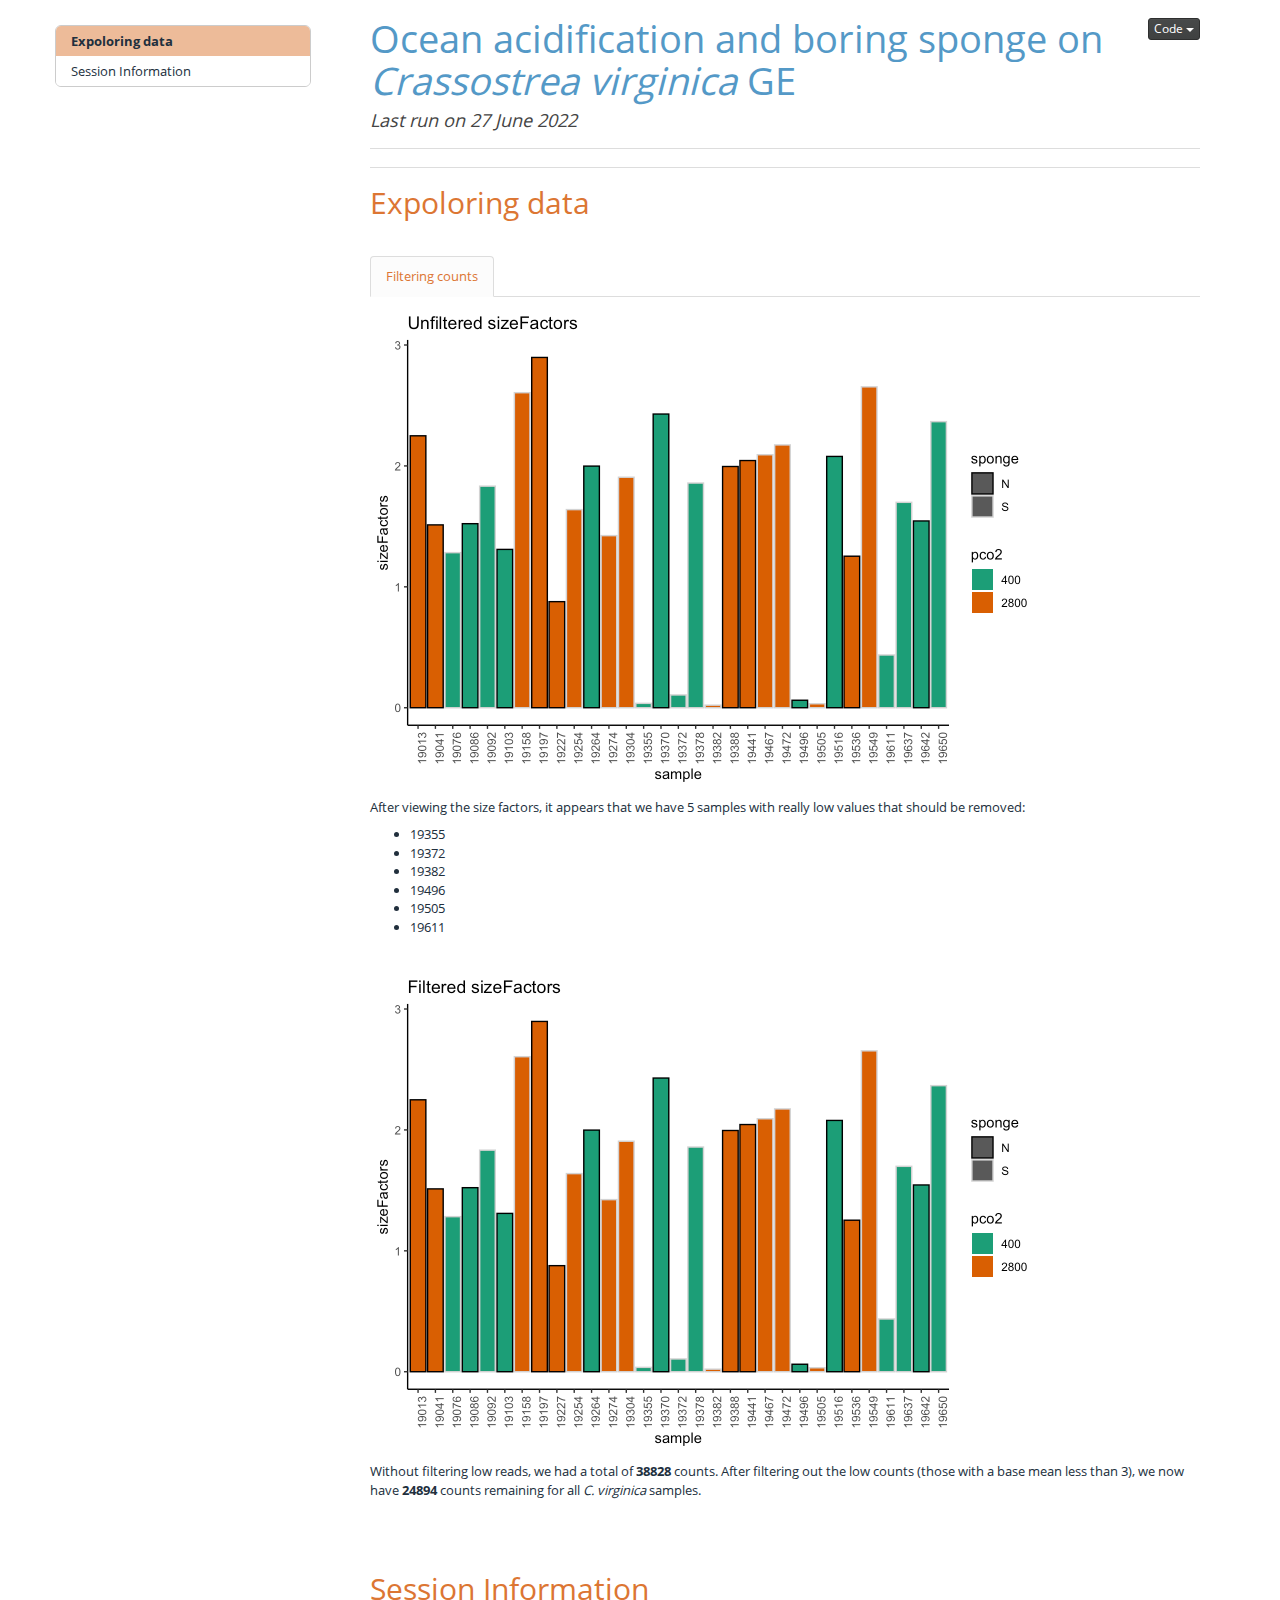
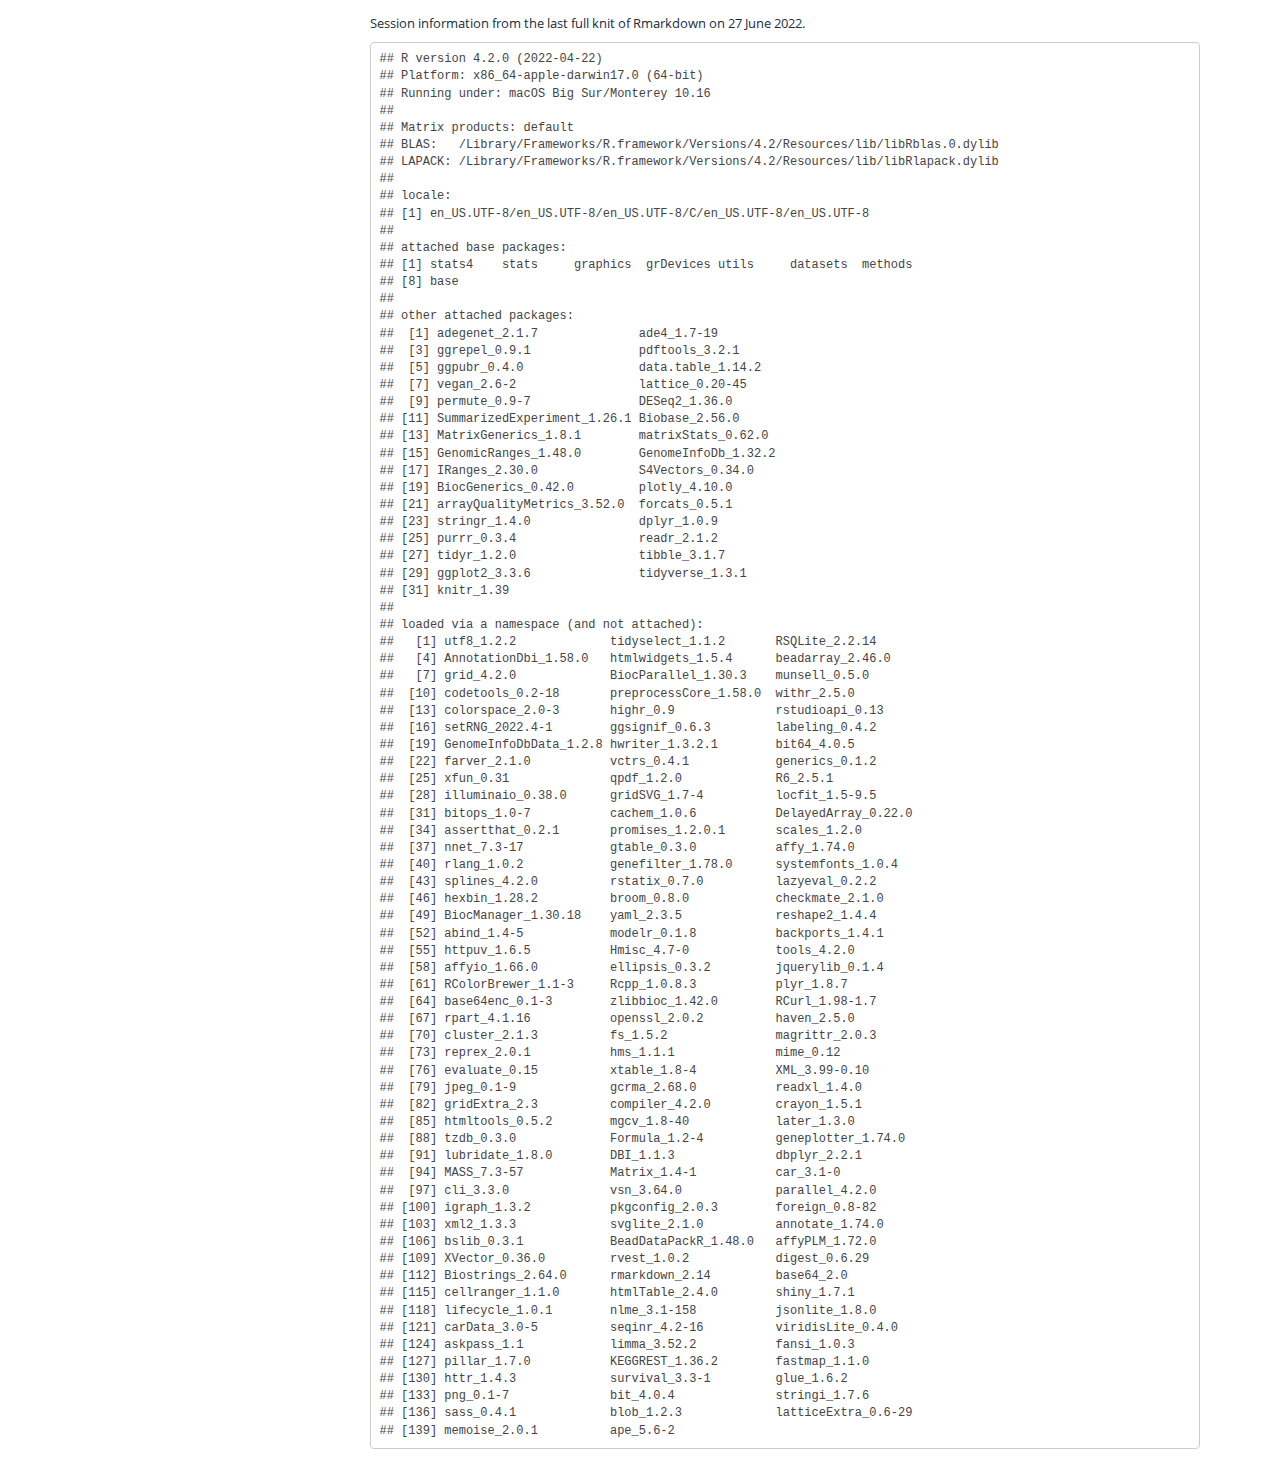
==== Oyster_GE_exploratory.html @ e25710d4 "started quality checking of sample counts" ====
<!DOCTYPE html>

<html>

<head>

<meta charset="utf-8" />
<meta name="generator" content="pandoc" />
<meta http-equiv="X-UA-Compatible" content="IE=EDGE" />




<title>Ocean acidification and boring sponge on Crassostrea virginica GE</title>

<script>// Pandoc 2.9 adds attributes on both header and div. We remove the former (to
// be compatible with the behavior of Pandoc < 2.8).
document.addEventListener('DOMContentLoaded', function(e) {
  var hs = document.querySelectorAll("div.section[class*='level'] > :first-child");
  var i, h, a;
  for (i = 0; i < hs.length; i++) {
    h = hs[i];
    if (!/^h[1-6]$/i.test(h.tagName)) continue;  // it should be a header h1-h6
    a = h.attributes;
    while (a.length > 0) h.removeAttribute(a[0].name);
  }
});
</script>
<script>/*! jQuery v3.6.0 | (c) OpenJS Foundation and other contributors | jquery.org/license */
!function(e,t){"use strict";"object"==typeof module&&"object"==typeof module.exports?module.exports=e.document?t(e,!0):function(e){if(!e.document)throw new Error("jQuery requires a window with a document");return t(e)}:t(e)}("undefined"!=typeof window?window:this,function(C,e){"use strict";var t=[],r=Object.getPrototypeOf,s=t.slice,g=t.flat?function(e){return t.flat.call(e)}:function(e){return t.concat.apply([],e)},u=t.push,i=t.indexOf,n={},o=n.toString,v=n.hasOwnProperty,a=v.toString,l=a.call(Object),y={},m=function(e){return"function"==typeof e&&"number"!=typeof e.nodeType&&"function"!=typeof e.item},x=function(e){return null!=e&&e===e.window},E=C.document,c={type:!0,src:!0,nonce:!0,noModule:!0};function b(e,t,n){var r,i,o=(n=n||E).createElement("script");if(o.text=e,t)for(r in c)(i=t[r]||t.getAttribute&&t.getAttribute(r))&&o.setAttribute(r,i);n.head.appendChild(o).parentNode.removeChild(o)}function w(e){return null==e?e+"":"object"==typeof e||"function"==typeof e?n[o.call(e)]||"object":typeof e}var f="3.6.0",S=function(e,t){return new S.fn.init(e,t)};function p(e){var t=!!e&&"length"in e&&e.length,n=w(e);return!m(e)&&!x(e)&&("array"===n||0===t||"number"==typeof t&&0<t&&t-1 in e)}S.fn=S.prototype={jquery:f,constructor:S,length:0,toArray:function(){return s.call(this)},get:function(e){return null==e?s.call(this):e<0?this[e+this.length]:this[e]},pushStack:function(e){var t=S.merge(this.constructor(),e);return t.prevObject=this,t},each:function(e){return S.each(this,e)},map:function(n){return this.pushStack(S.map(this,function(e,t){return n.call(e,t,e)}))},slice:function(){return this.pushStack(s.apply(this,arguments))},first:function(){return this.eq(0)},last:function(){return this.eq(-1)},even:function(){return this.pushStack(S.grep(this,function(e,t){return(t+1)%2}))},odd:function(){return this.pushStack(S.grep(this,function(e,t){return t%2}))},eq:function(e){var t=this.length,n=+e+(e<0?t:0);return this.pushStack(0<=n&&n<t?[this[n]]:[])},end:function(){return this.prevObject||this.constructor()},push:u,sort:t.sort,splice:t.splice},S.extend=S.fn.extend=function(){var e,t,n,r,i,o,a=arguments[0]||{},s=1,u=arguments.length,l=!1;for("boolean"==typeof a&&(l=a,a=arguments[s]||{},s++),"object"==typeof a||m(a)||(a={}),s===u&&(a=this,s--);s<u;s++)if(null!=(e=arguments[s]))for(t in e)r=e[t],"__proto__"!==t&&a!==r&&(l&&r&&(S.isPlainObject(r)||(i=Array.isArray(r)))?(n=a[t],o=i&&!Array.isArray(n)?[]:i||S.isPlainObject(n)?n:{},i=!1,a[t]=S.extend(l,o,r)):void 0!==r&&(a[t]=r));return a},S.extend({expando:"jQuery"+(f+Math.random()).replace(/\D/g,""),isReady:!0,error:function(e){throw new Error(e)},noop:function(){},isPlainObject:function(e){var t,n;return!(!e||"[object Object]"!==o.call(e))&&(!(t=r(e))||"function"==typeof(n=v.call(t,"constructor")&&t.constructor)&&a.call(n)===l)},isEmptyObject:function(e){var t;for(t in e)return!1;return!0},globalEval:function(e,t,n){b(e,{nonce:t&&t.nonce},n)},each:function(e,t){var n,r=0;if(p(e)){for(n=e.length;r<n;r++)if(!1===t.call(e[r],r,e[r]))break}else for(r in e)if(!1===t.call(e[r],r,e[r]))break;return e},makeArray:function(e,t){var n=t||[];return null!=e&&(p(Object(e))?S.merge(n,"string"==typeof e?[e]:e):u.call(n,e)),n},inArray:function(e,t,n){return null==t?-1:i.call(t,e,n)},merge:function(e,t){for(var n=+t.length,r=0,i=e.length;r<n;r++)e[i++]=t[r];return e.length=i,e},grep:function(e,t,n){for(var r=[],i=0,o=e.length,a=!n;i<o;i++)!t(e[i],i)!==a&&r.push(e[i]);return r},map:function(e,t,n){var r,i,o=0,a=[];if(p(e))for(r=e.length;o<r;o++)null!=(i=t(e[o],o,n))&&a.push(i);else for(o in e)null!=(i=t(e[o],o,n))&&a.push(i);return g(a)},guid:1,support:y}),"function"==typeof Symbol&&(S.fn[Symbol.iterator]=t[Symbol.iterator]),S.each("Boolean Number String Function Array Date RegExp Object Error Symbol".split(" "),function(e,t){n["[object "+t+"]"]=t.toLowerCase()});var d=function(n){var e,d,b,o,i,h,f,g,w,u,l,T,C,a,E,v,s,c,y,S="sizzle"+1*new Date,p=n.document,k=0,r=0,m=ue(),x=ue(),A=ue(),N=ue(),j=function(e,t){return e===t&&(l=!0),0},D={}.hasOwnProperty,t=[],q=t.pop,L=t.push,H=t.push,O=t.slice,P=function(e,t){for(var n=0,r=e.length;n<r;n++)if(e[n]===t)return n;return-1},R="checked|selected|async|autofocus|autoplay|controls|defer|disabled|hidden|ismap|loop|multiple|open|readonly|required|scoped",M="[\\x20\\t\\r\\n\\f]",I="(?:\\\\[\\da-fA-F]{1,6}"+M+"?|\\\\[^\\r\\n\\f]|[\\w-]|[^\0-\\x7f])+",W="\\["+M+"*("+I+")(?:"+M+"*([*^$|!~]?=)"+M+"*(?:'((?:\\\\.|[^\\\\'])*)'|\"((?:\\\\.|[^\\\\\"])*)\"|("+I+"))|)"+M+"*\\]",F=":("+I+")(?:\\((('((?:\\\\.|[^\\\\'])*)'|\"((?:\\\\.|[^\\\\\"])*)\")|((?:\\\\.|[^\\\\()[\\]]|"+W+")*)|.*)\\)|)",B=new RegExp(M+"+","g"),$=new RegExp("^"+M+"+|((?:^|[^\\\\])(?:\\\\.)*)"+M+"+$","g"),_=new RegExp("^"+M+"*,"+M+"*"),z=new RegExp("^"+M+"*([>+~]|"+M+")"+M+"*"),U=new RegExp(M+"|>"),X=new RegExp(F),V=new RegExp("^"+I+"$"),G={ID:new RegExp("^#("+I+")"),CLASS:new RegExp("^\\.("+I+")"),TAG:new RegExp("^("+I+"|[*])"),ATTR:new RegExp("^"+W),PSEUDO:new RegExp("^"+F),CHILD:new RegExp("^:(only|first|last|nth|nth-last)-(child|of-type)(?:\\("+M+"*(even|odd|(([+-]|)(\\d*)n|)"+M+"*(?:([+-]|)"+M+"*(\\d+)|))"+M+"*\\)|)","i"),bool:new RegExp("^(?:"+R+")$","i"),needsContext:new RegExp("^"+M+"*[>+~]|:(even|odd|eq|gt|lt|nth|first|last)(?:\\("+M+"*((?:-\\d)?\\d*)"+M+"*\\)|)(?=[^-]|$)","i")},Y=/HTML$/i,Q=/^(?:input|select|textarea|button)$/i,J=/^h\d$/i,K=/^[^{]+\{\s*\[native \w/,Z=/^(?:#([\w-]+)|(\w+)|\.([\w-]+))$/,ee=/[+~]/,te=new RegExp("\\\\[\\da-fA-F]{1,6}"+M+"?|\\\\([^\\r\\n\\f])","g"),ne=function(e,t){var n="0x"+e.slice(1)-65536;return t||(n<0?String.fromCharCode(n+65536):String.fromCharCode(n>>10|55296,1023&n|56320))},re=/([\0-\x1f\x7f]|^-?\d)|^-$|[^\0-\x1f\x7f-\uFFFF\w-]/g,ie=function(e,t){return t?"\0"===e?"\ufffd":e.slice(0,-1)+"\\"+e.charCodeAt(e.length-1).toString(16)+" ":"\\"+e},oe=function(){T()},ae=be(function(e){return!0===e.disabled&&"fieldset"===e.nodeName.toLowerCase()},{dir:"parentNode",next:"legend"});try{H.apply(t=O.call(p.childNodes),p.childNodes),t[p.childNodes.length].nodeType}catch(e){H={apply:t.length?function(e,t){L.apply(e,O.call(t))}:function(e,t){var n=e.length,r=0;while(e[n++]=t[r++]);e.length=n-1}}}function se(t,e,n,r){var i,o,a,s,u,l,c,f=e&&e.ownerDocument,p=e?e.nodeType:9;if(n=n||[],"string"!=typeof t||!t||1!==p&&9!==p&&11!==p)return n;if(!r&&(T(e),e=e||C,E)){if(11!==p&&(u=Z.exec(t)))if(i=u[1]){if(9===p){if(!(a=e.getElementById(i)))return n;if(a.id===i)return n.push(a),n}else if(f&&(a=f.getElementById(i))&&y(e,a)&&a.id===i)return n.push(a),n}else{if(u[2])return H.apply(n,e.getElementsByTagName(t)),n;if((i=u[3])&&d.getElementsByClassName&&e.getElementsByClassName)return H.apply(n,e.getElementsByClassName(i)),n}if(d.qsa&&!N[t+" "]&&(!v||!v.test(t))&&(1!==p||"object"!==e.nodeName.toLowerCase())){if(c=t,f=e,1===p&&(U.test(t)||z.test(t))){(f=ee.test(t)&&ye(e.parentNode)||e)===e&&d.scope||((s=e.getAttribute("id"))?s=s.replace(re,ie):e.setAttribute("id",s=S)),o=(l=h(t)).length;while(o--)l[o]=(s?"#"+s:":scope")+" "+xe(l[o]);c=l.join(",")}try{return H.apply(n,f.querySelectorAll(c)),n}catch(e){N(t,!0)}finally{s===S&&e.removeAttribute("id")}}}return g(t.replace($,"$1"),e,n,r)}function ue(){var r=[];return function e(t,n){return r.push(t+" ")>b.cacheLength&&delete e[r.shift()],e[t+" "]=n}}function le(e){return e[S]=!0,e}function ce(e){var t=C.createElement("fieldset");try{return!!e(t)}catch(e){return!1}finally{t.parentNode&&t.parentNode.removeChild(t),t=null}}function fe(e,t){var n=e.split("|"),r=n.length;while(r--)b.attrHandle[n[r]]=t}function pe(e,t){var n=t&&e,r=n&&1===e.nodeType&&1===t.nodeType&&e.sourceIndex-t.sourceIndex;if(r)return r;if(n)while(n=n.nextSibling)if(n===t)return-1;return e?1:-1}function de(t){return function(e){return"input"===e.nodeName.toLowerCase()&&e.type===t}}function he(n){return function(e){var t=e.nodeName.toLowerCase();return("input"===t||"button"===t)&&e.type===n}}function ge(t){return function(e){return"form"in e?e.parentNode&&!1===e.disabled?"label"in e?"label"in e.parentNode?e.parentNode.disabled===t:e.disabled===t:e.isDisabled===t||e.isDisabled!==!t&&ae(e)===t:e.disabled===t:"label"in e&&e.disabled===t}}function ve(a){return le(function(o){return o=+o,le(function(e,t){var n,r=a([],e.length,o),i=r.length;while(i--)e[n=r[i]]&&(e[n]=!(t[n]=e[n]))})})}function ye(e){return e&&"undefined"!=typeof e.getElementsByTagName&&e}for(e in d=se.support={},i=se.isXML=function(e){var t=e&&e.namespaceURI,n=e&&(e.ownerDocument||e).documentElement;return!Y.test(t||n&&n.nodeName||"HTML")},T=se.setDocument=function(e){var t,n,r=e?e.ownerDocument||e:p;return r!=C&&9===r.nodeType&&r.documentElement&&(a=(C=r).documentElement,E=!i(C),p!=C&&(n=C.defaultView)&&n.top!==n&&(n.addEventListener?n.addEventListener("unload",oe,!1):n.attachEvent&&n.attachEvent("onunload",oe)),d.scope=ce(function(e){return a.appendChild(e).appendChild(C.createElement("div")),"undefined"!=typeof e.querySelectorAll&&!e.querySelectorAll(":scope fieldset div").length}),d.attributes=ce(function(e){return e.className="i",!e.getAttribute("className")}),d.getElementsByTagName=ce(function(e){return e.appendChild(C.createComment("")),!e.getElementsByTagName("*").length}),d.getElementsByClassName=K.test(C.getElementsByClassName),d.getById=ce(function(e){return a.appendChild(e).id=S,!C.getElementsByName||!C.getElementsByName(S).length}),d.getById?(b.filter.ID=function(e){var t=e.replace(te,ne);return function(e){return e.getAttribute("id")===t}},b.find.ID=function(e,t){if("undefined"!=typeof t.getElementById&&E){var n=t.getElementById(e);return n?[n]:[]}}):(b.filter.ID=function(e){var n=e.replace(te,ne);return function(e){var t="undefined"!=typeof e.getAttributeNode&&e.getAttributeNode("id");return t&&t.value===n}},b.find.ID=function(e,t){if("undefined"!=typeof t.getElementById&&E){var n,r,i,o=t.getElementById(e);if(o){if((n=o.getAttributeNode("id"))&&n.value===e)return[o];i=t.getElementsByName(e),r=0;while(o=i[r++])if((n=o.getAttributeNode("id"))&&n.value===e)return[o]}return[]}}),b.find.TAG=d.getElementsByTagName?function(e,t){return"undefined"!=typeof t.getElementsByTagName?t.getElementsByTagName(e):d.qsa?t.querySelectorAll(e):void 0}:function(e,t){var n,r=[],i=0,o=t.getElementsByTagName(e);if("*"===e){while(n=o[i++])1===n.nodeType&&r.push(n);return r}return o},b.find.CLASS=d.getElementsByClassName&&function(e,t){if("undefined"!=typeof t.getElementsByClassName&&E)return t.getElementsByClassName(e)},s=[],v=[],(d.qsa=K.test(C.querySelectorAll))&&(ce(function(e){var t;a.appendChild(e).innerHTML="<a id='"+S+"'></a><select id='"+S+"-\r\\' msallowcapture=''><option selected=''></option></select>",e.querySelectorAll("[msallowcapture^='']").length&&v.push("[*^$]="+M+"*(?:''|\"\")"),e.querySelectorAll("[selected]").length||v.push("\\["+M+"*(?:value|"+R+")"),e.querySelectorAll("[id~="+S+"-]").length||v.push("~="),(t=C.createElement("input")).setAttribute("name",""),e.appendChild(t),e.querySelectorAll("[name='']").length||v.push("\\["+M+"*name"+M+"*="+M+"*(?:''|\"\")"),e.querySelectorAll(":checked").length||v.push(":checked"),e.querySelectorAll("a#"+S+"+*").length||v.push(".#.+[+~]"),e.querySelectorAll("\\\f"),v.push("[\\r\\n\\f]")}),ce(function(e){e.innerHTML="<a href='' disabled='disabled'></a><select disabled='disabled'><option/></select>";var t=C.createElement("input");t.setAttribute("type","hidden"),e.appendChild(t).setAttribute("name","D"),e.querySelectorAll("[name=d]").length&&v.push("name"+M+"*[*^$|!~]?="),2!==e.querySelectorAll(":enabled").length&&v.push(":enabled",":disabled"),a.appendChild(e).disabled=!0,2!==e.querySelectorAll(":disabled").length&&v.push(":enabled",":disabled"),e.querySelectorAll("*,:x"),v.push(",.*:")})),(d.matchesSelector=K.test(c=a.matches||a.webkitMatchesSelector||a.mozMatchesSelector||a.oMatchesSelector||a.msMatchesSelector))&&ce(function(e){d.disconnectedMatch=c.call(e,"*"),c.call(e,"[s!='']:x"),s.push("!=",F)}),v=v.length&&new RegExp(v.join("|")),s=s.length&&new RegExp(s.join("|")),t=K.test(a.compareDocumentPosition),y=t||K.test(a.contains)?function(e,t){var n=9===e.nodeType?e.documentElement:e,r=t&&t.parentNode;return e===r||!(!r||1!==r.nodeType||!(n.contains?n.contains(r):e.compareDocumentPosition&&16&e.compareDocumentPosition(r)))}:function(e,t){if(t)while(t=t.parentNode)if(t===e)return!0;return!1},j=t?function(e,t){if(e===t)return l=!0,0;var n=!e.compareDocumentPosition-!t.compareDocumentPosition;return n||(1&(n=(e.ownerDocument||e)==(t.ownerDocument||t)?e.compareDocumentPosition(t):1)||!d.sortDetached&&t.compareDocumentPosition(e)===n?e==C||e.ownerDocument==p&&y(p,e)?-1:t==C||t.ownerDocument==p&&y(p,t)?1:u?P(u,e)-P(u,t):0:4&n?-1:1)}:function(e,t){if(e===t)return l=!0,0;var n,r=0,i=e.parentNode,o=t.parentNode,a=[e],s=[t];if(!i||!o)return e==C?-1:t==C?1:i?-1:o?1:u?P(u,e)-P(u,t):0;if(i===o)return pe(e,t);n=e;while(n=n.parentNode)a.unshift(n);n=t;while(n=n.parentNode)s.unshift(n);while(a[r]===s[r])r++;return r?pe(a[r],s[r]):a[r]==p?-1:s[r]==p?1:0}),C},se.matches=function(e,t){return se(e,null,null,t)},se.matchesSelector=function(e,t){if(T(e),d.matchesSelector&&E&&!N[t+" "]&&(!s||!s.test(t))&&(!v||!v.test(t)))try{var n=c.call(e,t);if(n||d.disconnectedMatch||e.document&&11!==e.document.nodeType)return n}catch(e){N(t,!0)}return 0<se(t,C,null,[e]).length},se.contains=function(e,t){return(e.ownerDocument||e)!=C&&T(e),y(e,t)},se.attr=function(e,t){(e.ownerDocument||e)!=C&&T(e);var n=b.attrHandle[t.toLowerCase()],r=n&&D.call(b.attrHandle,t.toLowerCase())?n(e,t,!E):void 0;return void 0!==r?r:d.attributes||!E?e.getAttribute(t):(r=e.getAttributeNode(t))&&r.specified?r.value:null},se.escape=function(e){return(e+"").replace(re,ie)},se.error=function(e){throw new Error("Syntax error, unrecognized expression: "+e)},se.uniqueSort=function(e){var t,n=[],r=0,i=0;if(l=!d.detectDuplicates,u=!d.sortStable&&e.slice(0),e.sort(j),l){while(t=e[i++])t===e[i]&&(r=n.push(i));while(r--)e.splice(n[r],1)}return u=null,e},o=se.getText=function(e){var t,n="",r=0,i=e.nodeType;if(i){if(1===i||9===i||11===i){if("string"==typeof e.textContent)return e.textContent;for(e=e.firstChild;e;e=e.nextSibling)n+=o(e)}else if(3===i||4===i)return e.nodeValue}else while(t=e[r++])n+=o(t);return n},(b=se.selectors={cacheLength:50,createPseudo:le,match:G,attrHandle:{},find:{},relative:{">":{dir:"parentNode",first:!0}," ":{dir:"parentNode"},"+":{dir:"previousSibling",first:!0},"~":{dir:"previousSibling"}},preFilter:{ATTR:function(e){return e[1]=e[1].replace(te,ne),e[3]=(e[3]||e[4]||e[5]||"").replace(te,ne),"~="===e[2]&&(e[3]=" "+e[3]+" "),e.slice(0,4)},CHILD:function(e){return e[1]=e[1].toLowerCase(),"nth"===e[1].slice(0,3)?(e[3]||se.error(e[0]),e[4]=+(e[4]?e[5]+(e[6]||1):2*("even"===e[3]||"odd"===e[3])),e[5]=+(e[7]+e[8]||"odd"===e[3])):e[3]&&se.error(e[0]),e},PSEUDO:function(e){var t,n=!e[6]&&e[2];return G.CHILD.test(e[0])?null:(e[3]?e[2]=e[4]||e[5]||"":n&&X.test(n)&&(t=h(n,!0))&&(t=n.indexOf(")",n.length-t)-n.length)&&(e[0]=e[0].slice(0,t),e[2]=n.slice(0,t)),e.slice(0,3))}},filter:{TAG:function(e){var t=e.replace(te,ne).toLowerCase();return"*"===e?function(){return!0}:function(e){return e.nodeName&&e.nodeName.toLowerCase()===t}},CLASS:function(e){var t=m[e+" "];return t||(t=new RegExp("(^|"+M+")"+e+"("+M+"|$)"))&&m(e,function(e){return t.test("string"==typeof e.className&&e.className||"undefined"!=typeof e.getAttribute&&e.getAttribute("class")||"")})},ATTR:function(n,r,i){return function(e){var t=se.attr(e,n);return null==t?"!="===r:!r||(t+="","="===r?t===i:"!="===r?t!==i:"^="===r?i&&0===t.indexOf(i):"*="===r?i&&-1<t.indexOf(i):"$="===r?i&&t.slice(-i.length)===i:"~="===r?-1<(" "+t.replace(B," ")+" ").indexOf(i):"|="===r&&(t===i||t.slice(0,i.length+1)===i+"-"))}},CHILD:function(h,e,t,g,v){var y="nth"!==h.slice(0,3),m="last"!==h.slice(-4),x="of-type"===e;return 1===g&&0===v?function(e){return!!e.parentNode}:function(e,t,n){var r,i,o,a,s,u,l=y!==m?"nextSibling":"previousSibling",c=e.parentNode,f=x&&e.nodeName.toLowerCase(),p=!n&&!x,d=!1;if(c){if(y){while(l){a=e;while(a=a[l])if(x?a.nodeName.toLowerCase()===f:1===a.nodeType)return!1;u=l="only"===h&&!u&&"nextSibling"}return!0}if(u=[m?c.firstChild:c.lastChild],m&&p){d=(s=(r=(i=(o=(a=c)[S]||(a[S]={}))[a.uniqueID]||(o[a.uniqueID]={}))[h]||[])[0]===k&&r[1])&&r[2],a=s&&c.childNodes[s];while(a=++s&&a&&a[l]||(d=s=0)||u.pop())if(1===a.nodeType&&++d&&a===e){i[h]=[k,s,d];break}}else if(p&&(d=s=(r=(i=(o=(a=e)[S]||(a[S]={}))[a.uniqueID]||(o[a.uniqueID]={}))[h]||[])[0]===k&&r[1]),!1===d)while(a=++s&&a&&a[l]||(d=s=0)||u.pop())if((x?a.nodeName.toLowerCase()===f:1===a.nodeType)&&++d&&(p&&((i=(o=a[S]||(a[S]={}))[a.uniqueID]||(o[a.uniqueID]={}))[h]=[k,d]),a===e))break;return(d-=v)===g||d%g==0&&0<=d/g}}},PSEUDO:function(e,o){var t,a=b.pseudos[e]||b.setFilters[e.toLowerCase()]||se.error("unsupported pseudo: "+e);return a[S]?a(o):1<a.length?(t=[e,e,"",o],b.setFilters.hasOwnProperty(e.toLowerCase())?le(function(e,t){var n,r=a(e,o),i=r.length;while(i--)e[n=P(e,r[i])]=!(t[n]=r[i])}):function(e){return a(e,0,t)}):a}},pseudos:{not:le(function(e){var r=[],i=[],s=f(e.replace($,"$1"));return s[S]?le(function(e,t,n,r){var i,o=s(e,null,r,[]),a=e.length;while(a--)(i=o[a])&&(e[a]=!(t[a]=i))}):function(e,t,n){return r[0]=e,s(r,null,n,i),r[0]=null,!i.pop()}}),has:le(function(t){return function(e){return 0<se(t,e).length}}),contains:le(function(t){return t=t.replace(te,ne),function(e){return-1<(e.textContent||o(e)).indexOf(t)}}),lang:le(function(n){return V.test(n||"")||se.error("unsupported lang: "+n),n=n.replace(te,ne).toLowerCase(),function(e){var t;do{if(t=E?e.lang:e.getAttribute("xml:lang")||e.getAttribute("lang"))return(t=t.toLowerCase())===n||0===t.indexOf(n+"-")}while((e=e.parentNode)&&1===e.nodeType);return!1}}),target:function(e){var t=n.location&&n.location.hash;return t&&t.slice(1)===e.id},root:function(e){return e===a},focus:function(e){return e===C.activeElement&&(!C.hasFocus||C.hasFocus())&&!!(e.type||e.href||~e.tabIndex)},enabled:ge(!1),disabled:ge(!0),checked:function(e){var t=e.nodeName.toLowerCase();return"input"===t&&!!e.checked||"option"===t&&!!e.selected},selected:function(e){return e.parentNode&&e.parentNode.selectedIndex,!0===e.selected},empty:function(e){for(e=e.firstChild;e;e=e.nextSibling)if(e.nodeType<6)return!1;return!0},parent:function(e){return!b.pseudos.empty(e)},header:function(e){return J.test(e.nodeName)},input:function(e){return Q.test(e.nodeName)},button:function(e){var t=e.nodeName.toLowerCase();return"input"===t&&"button"===e.type||"button"===t},text:function(e){var t;return"input"===e.nodeName.toLowerCase()&&"text"===e.type&&(null==(t=e.getAttribute("type"))||"text"===t.toLowerCase())},first:ve(function(){return[0]}),last:ve(function(e,t){return[t-1]}),eq:ve(function(e,t,n){return[n<0?n+t:n]}),even:ve(function(e,t){for(var n=0;n<t;n+=2)e.push(n);return e}),odd:ve(function(e,t){for(var n=1;n<t;n+=2)e.push(n);return e}),lt:ve(function(e,t,n){for(var r=n<0?n+t:t<n?t:n;0<=--r;)e.push(r);return e}),gt:ve(function(e,t,n){for(var r=n<0?n+t:n;++r<t;)e.push(r);return e})}}).pseudos.nth=b.pseudos.eq,{radio:!0,checkbox:!0,file:!0,password:!0,image:!0})b.pseudos[e]=de(e);for(e in{submit:!0,reset:!0})b.pseudos[e]=he(e);function me(){}function xe(e){for(var t=0,n=e.length,r="";t<n;t++)r+=e[t].value;return r}function be(s,e,t){var u=e.dir,l=e.next,c=l||u,f=t&&"parentNode"===c,p=r++;return e.first?function(e,t,n){while(e=e[u])if(1===e.nodeType||f)return s(e,t,n);return!1}:function(e,t,n){var r,i,o,a=[k,p];if(n){while(e=e[u])if((1===e.nodeType||f)&&s(e,t,n))return!0}else while(e=e[u])if(1===e.nodeType||f)if(i=(o=e[S]||(e[S]={}))[e.uniqueID]||(o[e.uniqueID]={}),l&&l===e.nodeName.toLowerCase())e=e[u]||e;else{if((r=i[c])&&r[0]===k&&r[1]===p)return a[2]=r[2];if((i[c]=a)[2]=s(e,t,n))return!0}return!1}}function we(i){return 1<i.length?function(e,t,n){var r=i.length;while(r--)if(!i[r](e,t,n))return!1;return!0}:i[0]}function Te(e,t,n,r,i){for(var o,a=[],s=0,u=e.length,l=null!=t;s<u;s++)(o=e[s])&&(n&&!n(o,r,i)||(a.push(o),l&&t.push(s)));return a}function Ce(d,h,g,v,y,e){return v&&!v[S]&&(v=Ce(v)),y&&!y[S]&&(y=Ce(y,e)),le(function(e,t,n,r){var i,o,a,s=[],u=[],l=t.length,c=e||function(e,t,n){for(var r=0,i=t.length;r<i;r++)se(e,t[r],n);return n}(h||"*",n.nodeType?[n]:n,[]),f=!d||!e&&h?c:Te(c,s,d,n,r),p=g?y||(e?d:l||v)?[]:t:f;if(g&&g(f,p,n,r),v){i=Te(p,u),v(i,[],n,r),o=i.length;while(o--)(a=i[o])&&(p[u[o]]=!(f[u[o]]=a))}if(e){if(y||d){if(y){i=[],o=p.length;while(o--)(a=p[o])&&i.push(f[o]=a);y(null,p=[],i,r)}o=p.length;while(o--)(a=p[o])&&-1<(i=y?P(e,a):s[o])&&(e[i]=!(t[i]=a))}}else p=Te(p===t?p.splice(l,p.length):p),y?y(null,t,p,r):H.apply(t,p)})}function Ee(e){for(var i,t,n,r=e.length,o=b.relative[e[0].type],a=o||b.relative[" "],s=o?1:0,u=be(function(e){return e===i},a,!0),l=be(function(e){return-1<P(i,e)},a,!0),c=[function(e,t,n){var r=!o&&(n||t!==w)||((i=t).nodeType?u(e,t,n):l(e,t,n));return i=null,r}];s<r;s++)if(t=b.relative[e[s].type])c=[be(we(c),t)];else{if((t=b.filter[e[s].type].apply(null,e[s].matches))[S]){for(n=++s;n<r;n++)if(b.relative[e[n].type])break;return Ce(1<s&&we(c),1<s&&xe(e.slice(0,s-1).concat({value:" "===e[s-2].type?"*":""})).replace($,"$1"),t,s<n&&Ee(e.slice(s,n)),n<r&&Ee(e=e.slice(n)),n<r&&xe(e))}c.push(t)}return we(c)}return me.prototype=b.filters=b.pseudos,b.setFilters=new me,h=se.tokenize=function(e,t){var n,r,i,o,a,s,u,l=x[e+" "];if(l)return t?0:l.slice(0);a=e,s=[],u=b.preFilter;while(a){for(o in n&&!(r=_.exec(a))||(r&&(a=a.slice(r[0].length)||a),s.push(i=[])),n=!1,(r=z.exec(a))&&(n=r.shift(),i.push({value:n,type:r[0].replace($," ")}),a=a.slice(n.length)),b.filter)!(r=G[o].exec(a))||u[o]&&!(r=u[o](r))||(n=r.shift(),i.push({value:n,type:o,matches:r}),a=a.slice(n.length));if(!n)break}return t?a.length:a?se.error(e):x(e,s).slice(0)},f=se.compile=function(e,t){var n,v,y,m,x,r,i=[],o=[],a=A[e+" "];if(!a){t||(t=h(e)),n=t.length;while(n--)(a=Ee(t[n]))[S]?i.push(a):o.push(a);(a=A(e,(v=o,m=0<(y=i).length,x=0<v.length,r=function(e,t,n,r,i){var o,a,s,u=0,l="0",c=e&&[],f=[],p=w,d=e||x&&b.find.TAG("*",i),h=k+=null==p?1:Math.random()||.1,g=d.length;for(i&&(w=t==C||t||i);l!==g&&null!=(o=d[l]);l++){if(x&&o){a=0,t||o.ownerDocument==C||(T(o),n=!E);while(s=v[a++])if(s(o,t||C,n)){r.push(o);break}i&&(k=h)}m&&((o=!s&&o)&&u--,e&&c.push(o))}if(u+=l,m&&l!==u){a=0;while(s=y[a++])s(c,f,t,n);if(e){if(0<u)while(l--)c[l]||f[l]||(f[l]=q.call(r));f=Te(f)}H.apply(r,f),i&&!e&&0<f.length&&1<u+y.length&&se.uniqueSort(r)}return i&&(k=h,w=p),c},m?le(r):r))).selector=e}return a},g=se.select=function(e,t,n,r){var i,o,a,s,u,l="function"==typeof e&&e,c=!r&&h(e=l.selector||e);if(n=n||[],1===c.length){if(2<(o=c[0]=c[0].slice(0)).length&&"ID"===(a=o[0]).type&&9===t.nodeType&&E&&b.relative[o[1].type]){if(!(t=(b.find.ID(a.matches[0].replace(te,ne),t)||[])[0]))return n;l&&(t=t.parentNode),e=e.slice(o.shift().value.length)}i=G.needsContext.test(e)?0:o.length;while(i--){if(a=o[i],b.relative[s=a.type])break;if((u=b.find[s])&&(r=u(a.matches[0].replace(te,ne),ee.test(o[0].type)&&ye(t.parentNode)||t))){if(o.splice(i,1),!(e=r.length&&xe(o)))return H.apply(n,r),n;break}}}return(l||f(e,c))(r,t,!E,n,!t||ee.test(e)&&ye(t.parentNode)||t),n},d.sortStable=S.split("").sort(j).join("")===S,d.detectDuplicates=!!l,T(),d.sortDetached=ce(function(e){return 1&e.compareDocumentPosition(C.createElement("fieldset"))}),ce(function(e){return e.innerHTML="<a href='#'></a>","#"===e.firstChild.getAttribute("href")})||fe("type|href|height|width",function(e,t,n){if(!n)return e.getAttribute(t,"type"===t.toLowerCase()?1:2)}),d.attributes&&ce(function(e){return e.innerHTML="<input/>",e.firstChild.setAttribute("value",""),""===e.firstChild.getAttribute("value")})||fe("value",function(e,t,n){if(!n&&"input"===e.nodeName.toLowerCase())return e.defaultValue}),ce(function(e){return null==e.getAttribute("disabled")})||fe(R,function(e,t,n){var r;if(!n)return!0===e[t]?t.toLowerCase():(r=e.getAttributeNode(t))&&r.specified?r.value:null}),se}(C);S.find=d,S.expr=d.selectors,S.expr[":"]=S.expr.pseudos,S.uniqueSort=S.unique=d.uniqueSort,S.text=d.getText,S.isXMLDoc=d.isXML,S.contains=d.contains,S.escapeSelector=d.escape;var h=function(e,t,n){var r=[],i=void 0!==n;while((e=e[t])&&9!==e.nodeType)if(1===e.nodeType){if(i&&S(e).is(n))break;r.push(e)}return r},T=function(e,t){for(var n=[];e;e=e.nextSibling)1===e.nodeType&&e!==t&&n.push(e);return n},k=S.expr.match.needsContext;function A(e,t){return e.nodeName&&e.nodeName.toLowerCase()===t.toLowerCase()}var N=/^<([a-z][^\/\0>:\x20\t\r\n\f]*)[\x20\t\r\n\f]*\/?>(?:<\/\1>|)$/i;function j(e,n,r){return m(n)?S.grep(e,function(e,t){return!!n.call(e,t,e)!==r}):n.nodeType?S.grep(e,function(e){return e===n!==r}):"string"!=typeof n?S.grep(e,function(e){return-1<i.call(n,e)!==r}):S.filter(n,e,r)}S.filter=function(e,t,n){var r=t[0];return n&&(e=":not("+e+")"),1===t.length&&1===r.nodeType?S.find.matchesSelector(r,e)?[r]:[]:S.find.matches(e,S.grep(t,function(e){return 1===e.nodeType}))},S.fn.extend({find:function(e){var t,n,r=this.length,i=this;if("string"!=typeof e)return this.pushStack(S(e).filter(function(){for(t=0;t<r;t++)if(S.contains(i[t],this))return!0}));for(n=this.pushStack([]),t=0;t<r;t++)S.find(e,i[t],n);return 1<r?S.uniqueSort(n):n},filter:function(e){return this.pushStack(j(this,e||[],!1))},not:function(e){return this.pushStack(j(this,e||[],!0))},is:function(e){return!!j(this,"string"==typeof e&&k.test(e)?S(e):e||[],!1).length}});var D,q=/^(?:\s*(<[\w\W]+>)[^>]*|#([\w-]+))$/;(S.fn.init=function(e,t,n){var r,i;if(!e)return this;if(n=n||D,"string"==typeof e){if(!(r="<"===e[0]&&">"===e[e.length-1]&&3<=e.length?[null,e,null]:q.exec(e))||!r[1]&&t)return!t||t.jquery?(t||n).find(e):this.constructor(t).find(e);if(r[1]){if(t=t instanceof S?t[0]:t,S.merge(this,S.parseHTML(r[1],t&&t.nodeType?t.ownerDocument||t:E,!0)),N.test(r[1])&&S.isPlainObject(t))for(r in t)m(this[r])?this[r](t[r]):this.attr(r,t[r]);return this}return(i=E.getElementById(r[2]))&&(this[0]=i,this.length=1),this}return e.nodeType?(this[0]=e,this.length=1,this):m(e)?void 0!==n.ready?n.ready(e):e(S):S.makeArray(e,this)}).prototype=S.fn,D=S(E);var L=/^(?:parents|prev(?:Until|All))/,H={children:!0,contents:!0,next:!0,prev:!0};function O(e,t){while((e=e[t])&&1!==e.nodeType);return e}S.fn.extend({has:function(e){var t=S(e,this),n=t.length;return this.filter(function(){for(var e=0;e<n;e++)if(S.contains(this,t[e]))return!0})},closest:function(e,t){var n,r=0,i=this.length,o=[],a="string"!=typeof e&&S(e);if(!k.test(e))for(;r<i;r++)for(n=this[r];n&&n!==t;n=n.parentNode)if(n.nodeType<11&&(a?-1<a.index(n):1===n.nodeType&&S.find.matchesSelector(n,e))){o.push(n);break}return this.pushStack(1<o.length?S.uniqueSort(o):o)},index:function(e){return e?"string"==typeof e?i.call(S(e),this[0]):i.call(this,e.jquery?e[0]:e):this[0]&&this[0].parentNode?this.first().prevAll().length:-1},add:function(e,t){return this.pushStack(S.uniqueSort(S.merge(this.get(),S(e,t))))},addBack:function(e){return this.add(null==e?this.prevObject:this.prevObject.filter(e))}}),S.each({parent:function(e){var t=e.parentNode;return t&&11!==t.nodeType?t:null},parents:function(e){return h(e,"parentNode")},parentsUntil:function(e,t,n){return h(e,"parentNode",n)},next:function(e){return O(e,"nextSibling")},prev:function(e){return O(e,"previousSibling")},nextAll:function(e){return h(e,"nextSibling")},prevAll:function(e){return h(e,"previousSibling")},nextUntil:function(e,t,n){return h(e,"nextSibling",n)},prevUntil:function(e,t,n){return h(e,"previousSibling",n)},siblings:function(e){return T((e.parentNode||{}).firstChild,e)},children:function(e){return T(e.firstChild)},contents:function(e){return null!=e.contentDocument&&r(e.contentDocument)?e.contentDocument:(A(e,"template")&&(e=e.content||e),S.merge([],e.childNodes))}},function(r,i){S.fn[r]=function(e,t){var n=S.map(this,i,e);return"Until"!==r.slice(-5)&&(t=e),t&&"string"==typeof t&&(n=S.filter(t,n)),1<this.length&&(H[r]||S.uniqueSort(n),L.test(r)&&n.reverse()),this.pushStack(n)}});var P=/[^\x20\t\r\n\f]+/g;function R(e){return e}function M(e){throw e}function I(e,t,n,r){var i;try{e&&m(i=e.promise)?i.call(e).done(t).fail(n):e&&m(i=e.then)?i.call(e,t,n):t.apply(void 0,[e].slice(r))}catch(e){n.apply(void 0,[e])}}S.Callbacks=function(r){var e,n;r="string"==typeof r?(e=r,n={},S.each(e.match(P)||[],function(e,t){n[t]=!0}),n):S.extend({},r);var i,t,o,a,s=[],u=[],l=-1,c=function(){for(a=a||r.once,o=i=!0;u.length;l=-1){t=u.shift();while(++l<s.length)!1===s[l].apply(t[0],t[1])&&r.stopOnFalse&&(l=s.length,t=!1)}r.memory||(t=!1),i=!1,a&&(s=t?[]:"")},f={add:function(){return s&&(t&&!i&&(l=s.length-1,u.push(t)),function n(e){S.each(e,function(e,t){m(t)?r.unique&&f.has(t)||s.push(t):t&&t.length&&"string"!==w(t)&&n(t)})}(arguments),t&&!i&&c()),this},remove:function(){return S.each(arguments,function(e,t){var n;while(-1<(n=S.inArray(t,s,n)))s.splice(n,1),n<=l&&l--}),this},has:function(e){return e?-1<S.inArray(e,s):0<s.length},empty:function(){return s&&(s=[]),this},disable:function(){return a=u=[],s=t="",this},disabled:function(){return!s},lock:function(){return a=u=[],t||i||(s=t=""),this},locked:function(){return!!a},fireWith:function(e,t){return a||(t=[e,(t=t||[]).slice?t.slice():t],u.push(t),i||c()),this},fire:function(){return f.fireWith(this,arguments),this},fired:function(){return!!o}};return f},S.extend({Deferred:function(e){var o=[["notify","progress",S.Callbacks("memory"),S.Callbacks("memory"),2],["resolve","done",S.Callbacks("once memory"),S.Callbacks("once memory"),0,"resolved"],["reject","fail",S.Callbacks("once memory"),S.Callbacks("once memory"),1,"rejected"]],i="pending",a={state:function(){return i},always:function(){return s.done(arguments).fail(arguments),this},"catch":function(e){return a.then(null,e)},pipe:function(){var i=arguments;return S.Deferred(function(r){S.each(o,function(e,t){var n=m(i[t[4]])&&i[t[4]];s[t[1]](function(){var e=n&&n.apply(this,arguments);e&&m(e.promise)?e.promise().progress(r.notify).done(r.resolve).fail(r.reject):r[t[0]+"With"](this,n?[e]:arguments)})}),i=null}).promise()},then:function(t,n,r){var u=0;function l(i,o,a,s){return function(){var n=this,r=arguments,e=function(){var e,t;if(!(i<u)){if((e=a.apply(n,r))===o.promise())throw new TypeError("Thenable self-resolution");t=e&&("object"==typeof e||"function"==typeof e)&&e.then,m(t)?s?t.call(e,l(u,o,R,s),l(u,o,M,s)):(u++,t.call(e,l(u,o,R,s),l(u,o,M,s),l(u,o,R,o.notifyWith))):(a!==R&&(n=void 0,r=[e]),(s||o.resolveWith)(n,r))}},t=s?e:function(){try{e()}catch(e){S.Deferred.exceptionHook&&S.Deferred.exceptionHook(e,t.stackTrace),u<=i+1&&(a!==M&&(n=void 0,r=[e]),o.rejectWith(n,r))}};i?t():(S.Deferred.getStackHook&&(t.stackTrace=S.Deferred.getStackHook()),C.setTimeout(t))}}return S.Deferred(function(e){o[0][3].add(l(0,e,m(r)?r:R,e.notifyWith)),o[1][3].add(l(0,e,m(t)?t:R)),o[2][3].add(l(0,e,m(n)?n:M))}).promise()},promise:function(e){return null!=e?S.extend(e,a):a}},s={};return S.each(o,function(e,t){var n=t[2],r=t[5];a[t[1]]=n.add,r&&n.add(function(){i=r},o[3-e][2].disable,o[3-e][3].disable,o[0][2].lock,o[0][3].lock),n.add(t[3].fire),s[t[0]]=function(){return s[t[0]+"With"](this===s?void 0:this,arguments),this},s[t[0]+"With"]=n.fireWith}),a.promise(s),e&&e.call(s,s),s},when:function(e){var n=arguments.length,t=n,r=Array(t),i=s.call(arguments),o=S.Deferred(),a=function(t){return function(e){r[t]=this,i[t]=1<arguments.length?s.call(arguments):e,--n||o.resolveWith(r,i)}};if(n<=1&&(I(e,o.done(a(t)).resolve,o.reject,!n),"pending"===o.state()||m(i[t]&&i[t].then)))return o.then();while(t--)I(i[t],a(t),o.reject);return o.promise()}});var W=/^(Eval|Internal|Range|Reference|Syntax|Type|URI)Error$/;S.Deferred.exceptionHook=function(e,t){C.console&&C.console.warn&&e&&W.test(e.name)&&C.console.warn("jQuery.Deferred exception: "+e.message,e.stack,t)},S.readyException=function(e){C.setTimeout(function(){throw e})};var F=S.Deferred();function B(){E.removeEventListener("DOMContentLoaded",B),C.removeEventListener("load",B),S.ready()}S.fn.ready=function(e){return F.then(e)["catch"](function(e){S.readyException(e)}),this},S.extend({isReady:!1,readyWait:1,ready:function(e){(!0===e?--S.readyWait:S.isReady)||(S.isReady=!0)!==e&&0<--S.readyWait||F.resolveWith(E,[S])}}),S.ready.then=F.then,"complete"===E.readyState||"loading"!==E.readyState&&!E.documentElement.doScroll?C.setTimeout(S.ready):(E.addEventListener("DOMContentLoaded",B),C.addEventListener("load",B));var $=function(e,t,n,r,i,o,a){var s=0,u=e.length,l=null==n;if("object"===w(n))for(s in i=!0,n)$(e,t,s,n[s],!0,o,a);else if(void 0!==r&&(i=!0,m(r)||(a=!0),l&&(a?(t.call(e,r),t=null):(l=t,t=function(e,t,n){return l.call(S(e),n)})),t))for(;s<u;s++)t(e[s],n,a?r:r.call(e[s],s,t(e[s],n)));return i?e:l?t.call(e):u?t(e[0],n):o},_=/^-ms-/,z=/-([a-z])/g;function U(e,t){return t.toUpperCase()}function X(e){return e.replace(_,"ms-").replace(z,U)}var V=function(e){return 1===e.nodeType||9===e.nodeType||!+e.nodeType};function G(){this.expando=S.expando+G.uid++}G.uid=1,G.prototype={cache:function(e){var t=e[this.expando];return t||(t={},V(e)&&(e.nodeType?e[this.expando]=t:Object.defineProperty(e,this.expando,{value:t,configurable:!0}))),t},set:function(e,t,n){var r,i=this.cache(e);if("string"==typeof t)i[X(t)]=n;else for(r in t)i[X(r)]=t[r];return i},get:function(e,t){return void 0===t?this.cache(e):e[this.expando]&&e[this.expando][X(t)]},access:function(e,t,n){return void 0===t||t&&"string"==typeof t&&void 0===n?this.get(e,t):(this.set(e,t,n),void 0!==n?n:t)},remove:function(e,t){var n,r=e[this.expando];if(void 0!==r){if(void 0!==t){n=(t=Array.isArray(t)?t.map(X):(t=X(t))in r?[t]:t.match(P)||[]).length;while(n--)delete r[t[n]]}(void 0===t||S.isEmptyObject(r))&&(e.nodeType?e[this.expando]=void 0:delete e[this.expando])}},hasData:function(e){var t=e[this.expando];return void 0!==t&&!S.isEmptyObject(t)}};var Y=new G,Q=new G,J=/^(?:\{[\w\W]*\}|\[[\w\W]*\])$/,K=/[A-Z]/g;function Z(e,t,n){var r,i;if(void 0===n&&1===e.nodeType)if(r="data-"+t.replace(K,"-$&").toLowerCase(),"string"==typeof(n=e.getAttribute(r))){try{n="true"===(i=n)||"false"!==i&&("null"===i?null:i===+i+""?+i:J.test(i)?JSON.parse(i):i)}catch(e){}Q.set(e,t,n)}else n=void 0;return n}S.extend({hasData:function(e){return Q.hasData(e)||Y.hasData(e)},data:function(e,t,n){return Q.access(e,t,n)},removeData:function(e,t){Q.remove(e,t)},_data:function(e,t,n){return Y.access(e,t,n)},_removeData:function(e,t){Y.remove(e,t)}}),S.fn.extend({data:function(n,e){var t,r,i,o=this[0],a=o&&o.attributes;if(void 0===n){if(this.length&&(i=Q.get(o),1===o.nodeType&&!Y.get(o,"hasDataAttrs"))){t=a.length;while(t--)a[t]&&0===(r=a[t].name).indexOf("data-")&&(r=X(r.slice(5)),Z(o,r,i[r]));Y.set(o,"hasDataAttrs",!0)}return i}return"object"==typeof n?this.each(function(){Q.set(this,n)}):$(this,function(e){var t;if(o&&void 0===e)return void 0!==(t=Q.get(o,n))?t:void 0!==(t=Z(o,n))?t:void 0;this.each(function(){Q.set(this,n,e)})},null,e,1<arguments.length,null,!0)},removeData:function(e){return this.each(function(){Q.remove(this,e)})}}),S.extend({queue:function(e,t,n){var r;if(e)return t=(t||"fx")+"queue",r=Y.get(e,t),n&&(!r||Array.isArray(n)?r=Y.access(e,t,S.makeArray(n)):r.push(n)),r||[]},dequeue:function(e,t){t=t||"fx";var n=S.queue(e,t),r=n.length,i=n.shift(),o=S._queueHooks(e,t);"inprogress"===i&&(i=n.shift(),r--),i&&("fx"===t&&n.unshift("inprogress"),delete o.stop,i.call(e,function(){S.dequeue(e,t)},o)),!r&&o&&o.empty.fire()},_queueHooks:function(e,t){var n=t+"queueHooks";return Y.get(e,n)||Y.access(e,n,{empty:S.Callbacks("once memory").add(function(){Y.remove(e,[t+"queue",n])})})}}),S.fn.extend({queue:function(t,n){var e=2;return"string"!=typeof t&&(n=t,t="fx",e--),arguments.length<e?S.queue(this[0],t):void 0===n?this:this.each(function(){var e=S.queue(this,t,n);S._queueHooks(this,t),"fx"===t&&"inprogress"!==e[0]&&S.dequeue(this,t)})},dequeue:function(e){return this.each(function(){S.dequeue(this,e)})},clearQueue:function(e){return this.queue(e||"fx",[])},promise:function(e,t){var n,r=1,i=S.Deferred(),o=this,a=this.length,s=function(){--r||i.resolveWith(o,[o])};"string"!=typeof e&&(t=e,e=void 0),e=e||"fx";while(a--)(n=Y.get(o[a],e+"queueHooks"))&&n.empty&&(r++,n.empty.add(s));return s(),i.promise(t)}});var ee=/[+-]?(?:\d*\.|)\d+(?:[eE][+-]?\d+|)/.source,te=new RegExp("^(?:([+-])=|)("+ee+")([a-z%]*)$","i"),ne=["Top","Right","Bottom","Left"],re=E.documentElement,ie=function(e){return S.contains(e.ownerDocument,e)},oe={composed:!0};re.getRootNode&&(ie=function(e){return S.contains(e.ownerDocument,e)||e.getRootNode(oe)===e.ownerDocument});var ae=function(e,t){return"none"===(e=t||e).style.display||""===e.style.display&&ie(e)&&"none"===S.css(e,"display")};function se(e,t,n,r){var i,o,a=20,s=r?function(){return r.cur()}:function(){return S.css(e,t,"")},u=s(),l=n&&n[3]||(S.cssNumber[t]?"":"px"),c=e.nodeType&&(S.cssNumber[t]||"px"!==l&&+u)&&te.exec(S.css(e,t));if(c&&c[3]!==l){u/=2,l=l||c[3],c=+u||1;while(a--)S.style(e,t,c+l),(1-o)*(1-(o=s()/u||.5))<=0&&(a=0),c/=o;c*=2,S.style(e,t,c+l),n=n||[]}return n&&(c=+c||+u||0,i=n[1]?c+(n[1]+1)*n[2]:+n[2],r&&(r.unit=l,r.start=c,r.end=i)),i}var ue={};function le(e,t){for(var n,r,i,o,a,s,u,l=[],c=0,f=e.length;c<f;c++)(r=e[c]).style&&(n=r.style.display,t?("none"===n&&(l[c]=Y.get(r,"display")||null,l[c]||(r.style.display="")),""===r.style.display&&ae(r)&&(l[c]=(u=a=o=void 0,a=(i=r).ownerDocument,s=i.nodeName,(u=ue[s])||(o=a.body.appendChild(a.createElement(s)),u=S.css(o,"display"),o.parentNode.removeChild(o),"none"===u&&(u="block"),ue[s]=u)))):"none"!==n&&(l[c]="none",Y.set(r,"display",n)));for(c=0;c<f;c++)null!=l[c]&&(e[c].style.display=l[c]);return e}S.fn.extend({show:function(){return le(this,!0)},hide:function(){return le(this)},toggle:function(e){return"boolean"==typeof e?e?this.show():this.hide():this.each(function(){ae(this)?S(this).show():S(this).hide()})}});var ce,fe,pe=/^(?:checkbox|radio)$/i,de=/<([a-z][^\/\0>\x20\t\r\n\f]*)/i,he=/^$|^module$|\/(?:java|ecma)script/i;ce=E.createDocumentFragment().appendChild(E.createElement("div")),(fe=E.createElement("input")).setAttribute("type","radio"),fe.setAttribute("checked","checked"),fe.setAttribute("name","t"),ce.appendChild(fe),y.checkClone=ce.cloneNode(!0).cloneNode(!0).lastChild.checked,ce.innerHTML="<textarea>x</textarea>",y.noCloneChecked=!!ce.cloneNode(!0).lastChild.defaultValue,ce.innerHTML="<option></option>",y.option=!!ce.lastChild;var ge={thead:[1,"<table>","</table>"],col:[2,"<table><colgroup>","</colgroup></table>"],tr:[2,"<table><tbody>","</tbody></table>"],td:[3,"<table><tbody><tr>","</tr></tbody></table>"],_default:[0,"",""]};function ve(e,t){var n;return n="undefined"!=typeof e.getElementsByTagName?e.getElementsByTagName(t||"*"):"undefined"!=typeof e.querySelectorAll?e.querySelectorAll(t||"*"):[],void 0===t||t&&A(e,t)?S.merge([e],n):n}function ye(e,t){for(var n=0,r=e.length;n<r;n++)Y.set(e[n],"globalEval",!t||Y.get(t[n],"globalEval"))}ge.tbody=ge.tfoot=ge.colgroup=ge.caption=ge.thead,ge.th=ge.td,y.option||(ge.optgroup=ge.option=[1,"<select multiple='multiple'>","</select>"]);var me=/<|&#?\w+;/;function xe(e,t,n,r,i){for(var o,a,s,u,l,c,f=t.createDocumentFragment(),p=[],d=0,h=e.length;d<h;d++)if((o=e[d])||0===o)if("object"===w(o))S.merge(p,o.nodeType?[o]:o);else if(me.test(o)){a=a||f.appendChild(t.createElement("div")),s=(de.exec(o)||["",""])[1].toLowerCase(),u=ge[s]||ge._default,a.innerHTML=u[1]+S.htmlPrefilter(o)+u[2],c=u[0];while(c--)a=a.lastChild;S.merge(p,a.childNodes),(a=f.firstChild).textContent=""}else p.push(t.createTextNode(o));f.textContent="",d=0;while(o=p[d++])if(r&&-1<S.inArray(o,r))i&&i.push(o);else if(l=ie(o),a=ve(f.appendChild(o),"script"),l&&ye(a),n){c=0;while(o=a[c++])he.test(o.type||"")&&n.push(o)}return f}var be=/^([^.]*)(?:\.(.+)|)/;function we(){return!0}function Te(){return!1}function Ce(e,t){return e===function(){try{return E.activeElement}catch(e){}}()==("focus"===t)}function Ee(e,t,n,r,i,o){var a,s;if("object"==typeof t){for(s in"string"!=typeof n&&(r=r||n,n=void 0),t)Ee(e,s,n,r,t[s],o);return e}if(null==r&&null==i?(i=n,r=n=void 0):null==i&&("string"==typeof n?(i=r,r=void 0):(i=r,r=n,n=void 0)),!1===i)i=Te;else if(!i)return e;return 1===o&&(a=i,(i=function(e){return S().off(e),a.apply(this,arguments)}).guid=a.guid||(a.guid=S.guid++)),e.each(function(){S.event.add(this,t,i,r,n)})}function Se(e,i,o){o?(Y.set(e,i,!1),S.event.add(e,i,{namespace:!1,handler:function(e){var t,n,r=Y.get(this,i);if(1&e.isTrigger&&this[i]){if(r.length)(S.event.special[i]||{}).delegateType&&e.stopPropagation();else if(r=s.call(arguments),Y.set(this,i,r),t=o(this,i),this[i](),r!==(n=Y.get(this,i))||t?Y.set(this,i,!1):n={},r!==n)return e.stopImmediatePropagation(),e.preventDefault(),n&&n.value}else r.length&&(Y.set(this,i,{value:S.event.trigger(S.extend(r[0],S.Event.prototype),r.slice(1),this)}),e.stopImmediatePropagation())}})):void 0===Y.get(e,i)&&S.event.add(e,i,we)}S.event={global:{},add:function(t,e,n,r,i){var o,a,s,u,l,c,f,p,d,h,g,v=Y.get(t);if(V(t)){n.handler&&(n=(o=n).handler,i=o.selector),i&&S.find.matchesSelector(re,i),n.guid||(n.guid=S.guid++),(u=v.events)||(u=v.events=Object.create(null)),(a=v.handle)||(a=v.handle=function(e){return"undefined"!=typeof S&&S.event.triggered!==e.type?S.event.dispatch.apply(t,arguments):void 0}),l=(e=(e||"").match(P)||[""]).length;while(l--)d=g=(s=be.exec(e[l])||[])[1],h=(s[2]||"").split(".").sort(),d&&(f=S.event.special[d]||{},d=(i?f.delegateType:f.bindType)||d,f=S.event.special[d]||{},c=S.extend({type:d,origType:g,data:r,handler:n,guid:n.guid,selector:i,needsContext:i&&S.expr.match.needsContext.test(i),namespace:h.join(".")},o),(p=u[d])||((p=u[d]=[]).delegateCount=0,f.setup&&!1!==f.setup.call(t,r,h,a)||t.addEventListener&&t.addEventListener(d,a)),f.add&&(f.add.call(t,c),c.handler.guid||(c.handler.guid=n.guid)),i?p.splice(p.delegateCount++,0,c):p.push(c),S.event.global[d]=!0)}},remove:function(e,t,n,r,i){var o,a,s,u,l,c,f,p,d,h,g,v=Y.hasData(e)&&Y.get(e);if(v&&(u=v.events)){l=(t=(t||"").match(P)||[""]).length;while(l--)if(d=g=(s=be.exec(t[l])||[])[1],h=(s[2]||"").split(".").sort(),d){f=S.event.special[d]||{},p=u[d=(r?f.delegateType:f.bindType)||d]||[],s=s[2]&&new RegExp("(^|\\.)"+h.join("\\.(?:.*\\.|)")+"(\\.|$)"),a=o=p.length;while(o--)c=p[o],!i&&g!==c.origType||n&&n.guid!==c.guid||s&&!s.test(c.namespace)||r&&r!==c.selector&&("**"!==r||!c.selector)||(p.splice(o,1),c.selector&&p.delegateCount--,f.remove&&f.remove.call(e,c));a&&!p.length&&(f.teardown&&!1!==f.teardown.call(e,h,v.handle)||S.removeEvent(e,d,v.handle),delete u[d])}else for(d in u)S.event.remove(e,d+t[l],n,r,!0);S.isEmptyObject(u)&&Y.remove(e,"handle events")}},dispatch:function(e){var t,n,r,i,o,a,s=new Array(arguments.length),u=S.event.fix(e),l=(Y.get(this,"events")||Object.create(null))[u.type]||[],c=S.event.special[u.type]||{};for(s[0]=u,t=1;t<arguments.length;t++)s[t]=arguments[t];if(u.delegateTarget=this,!c.preDispatch||!1!==c.preDispatch.call(this,u)){a=S.event.handlers.call(this,u,l),t=0;while((i=a[t++])&&!u.isPropagationStopped()){u.currentTarget=i.elem,n=0;while((o=i.handlers[n++])&&!u.isImmediatePropagationStopped())u.rnamespace&&!1!==o.namespace&&!u.rnamespace.test(o.namespace)||(u.handleObj=o,u.data=o.data,void 0!==(r=((S.event.special[o.origType]||{}).handle||o.handler).apply(i.elem,s))&&!1===(u.result=r)&&(u.preventDefault(),u.stopPropagation()))}return c.postDispatch&&c.postDispatch.call(this,u),u.result}},handlers:function(e,t){var n,r,i,o,a,s=[],u=t.delegateCount,l=e.target;if(u&&l.nodeType&&!("click"===e.type&&1<=e.button))for(;l!==this;l=l.parentNode||this)if(1===l.nodeType&&("click"!==e.type||!0!==l.disabled)){for(o=[],a={},n=0;n<u;n++)void 0===a[i=(r=t[n]).selector+" "]&&(a[i]=r.needsContext?-1<S(i,this).index(l):S.find(i,this,null,[l]).length),a[i]&&o.push(r);o.length&&s.push({elem:l,handlers:o})}return l=this,u<t.length&&s.push({elem:l,handlers:t.slice(u)}),s},addProp:function(t,e){Object.defineProperty(S.Event.prototype,t,{enumerable:!0,configurable:!0,get:m(e)?function(){if(this.originalEvent)return e(this.originalEvent)}:function(){if(this.originalEvent)return this.originalEvent[t]},set:function(e){Object.defineProperty(this,t,{enumerable:!0,configurable:!0,writable:!0,value:e})}})},fix:function(e){return e[S.expando]?e:new S.Event(e)},special:{load:{noBubble:!0},click:{setup:function(e){var t=this||e;return pe.test(t.type)&&t.click&&A(t,"input")&&Se(t,"click",we),!1},trigger:function(e){var t=this||e;return pe.test(t.type)&&t.click&&A(t,"input")&&Se(t,"click"),!0},_default:function(e){var t=e.target;return pe.test(t.type)&&t.click&&A(t,"input")&&Y.get(t,"click")||A(t,"a")}},beforeunload:{postDispatch:function(e){void 0!==e.result&&e.originalEvent&&(e.originalEvent.returnValue=e.result)}}}},S.removeEvent=function(e,t,n){e.removeEventListener&&e.removeEventListener(t,n)},S.Event=function(e,t){if(!(this instanceof S.Event))return new S.Event(e,t);e&&e.type?(this.originalEvent=e,this.type=e.type,this.isDefaultPrevented=e.defaultPrevented||void 0===e.defaultPrevented&&!1===e.returnValue?we:Te,this.target=e.target&&3===e.target.nodeType?e.target.parentNode:e.target,this.currentTarget=e.currentTarget,this.relatedTarget=e.relatedTarget):this.type=e,t&&S.extend(this,t),this.timeStamp=e&&e.timeStamp||Date.now(),this[S.expando]=!0},S.Event.prototype={constructor:S.Event,isDefaultPrevented:Te,isPropagationStopped:Te,isImmediatePropagationStopped:Te,isSimulated:!1,preventDefault:function(){var e=this.originalEvent;this.isDefaultPrevented=we,e&&!this.isSimulated&&e.preventDefault()},stopPropagation:function(){var e=this.originalEvent;this.isPropagationStopped=we,e&&!this.isSimulated&&e.stopPropagation()},stopImmediatePropagation:function(){var e=this.originalEvent;this.isImmediatePropagationStopped=we,e&&!this.isSimulated&&e.stopImmediatePropagation(),this.stopPropagation()}},S.each({altKey:!0,bubbles:!0,cancelable:!0,changedTouches:!0,ctrlKey:!0,detail:!0,eventPhase:!0,metaKey:!0,pageX:!0,pageY:!0,shiftKey:!0,view:!0,"char":!0,code:!0,charCode:!0,key:!0,keyCode:!0,button:!0,buttons:!0,clientX:!0,clientY:!0,offsetX:!0,offsetY:!0,pointerId:!0,pointerType:!0,screenX:!0,screenY:!0,targetTouches:!0,toElement:!0,touches:!0,which:!0},S.event.addProp),S.each({focus:"focusin",blur:"focusout"},function(e,t){S.event.special[e]={setup:function(){return Se(this,e,Ce),!1},trigger:function(){return Se(this,e),!0},_default:function(){return!0},delegateType:t}}),S.each({mouseenter:"mouseover",mouseleave:"mouseout",pointerenter:"pointerover",pointerleave:"pointerout"},function(e,i){S.event.special[e]={delegateType:i,bindType:i,handle:function(e){var t,n=e.relatedTarget,r=e.handleObj;return n&&(n===this||S.contains(this,n))||(e.type=r.origType,t=r.handler.apply(this,arguments),e.type=i),t}}}),S.fn.extend({on:function(e,t,n,r){return Ee(this,e,t,n,r)},one:function(e,t,n,r){return Ee(this,e,t,n,r,1)},off:function(e,t,n){var r,i;if(e&&e.preventDefault&&e.handleObj)return r=e.handleObj,S(e.delegateTarget).off(r.namespace?r.origType+"."+r.namespace:r.origType,r.selector,r.handler),this;if("object"==typeof e){for(i in e)this.off(i,t,e[i]);return this}return!1!==t&&"function"!=typeof t||(n=t,t=void 0),!1===n&&(n=Te),this.each(function(){S.event.remove(this,e,n,t)})}});var ke=/<script|<style|<link/i,Ae=/checked\s*(?:[^=]|=\s*.checked.)/i,Ne=/^\s*<!(?:\[CDATA\[|--)|(?:\]\]|--)>\s*$/g;function je(e,t){return A(e,"table")&&A(11!==t.nodeType?t:t.firstChild,"tr")&&S(e).children("tbody")[0]||e}function De(e){return e.type=(null!==e.getAttribute("type"))+"/"+e.type,e}function qe(e){return"true/"===(e.type||"").slice(0,5)?e.type=e.type.slice(5):e.removeAttribute("type"),e}function Le(e,t){var n,r,i,o,a,s;if(1===t.nodeType){if(Y.hasData(e)&&(s=Y.get(e).events))for(i in Y.remove(t,"handle events"),s)for(n=0,r=s[i].length;n<r;n++)S.event.add(t,i,s[i][n]);Q.hasData(e)&&(o=Q.access(e),a=S.extend({},o),Q.set(t,a))}}function He(n,r,i,o){r=g(r);var e,t,a,s,u,l,c=0,f=n.length,p=f-1,d=r[0],h=m(d);if(h||1<f&&"string"==typeof d&&!y.checkClone&&Ae.test(d))return n.each(function(e){var t=n.eq(e);h&&(r[0]=d.call(this,e,t.html())),He(t,r,i,o)});if(f&&(t=(e=xe(r,n[0].ownerDocument,!1,n,o)).firstChild,1===e.childNodes.length&&(e=t),t||o)){for(s=(a=S.map(ve(e,"script"),De)).length;c<f;c++)u=e,c!==p&&(u=S.clone(u,!0,!0),s&&S.merge(a,ve(u,"script"))),i.call(n[c],u,c);if(s)for(l=a[a.length-1].ownerDocument,S.map(a,qe),c=0;c<s;c++)u=a[c],he.test(u.type||"")&&!Y.access(u,"globalEval")&&S.contains(l,u)&&(u.src&&"module"!==(u.type||"").toLowerCase()?S._evalUrl&&!u.noModule&&S._evalUrl(u.src,{nonce:u.nonce||u.getAttribute("nonce")},l):b(u.textContent.replace(Ne,""),u,l))}return n}function Oe(e,t,n){for(var r,i=t?S.filter(t,e):e,o=0;null!=(r=i[o]);o++)n||1!==r.nodeType||S.cleanData(ve(r)),r.parentNode&&(n&&ie(r)&&ye(ve(r,"script")),r.parentNode.removeChild(r));return e}S.extend({htmlPrefilter:function(e){return e},clone:function(e,t,n){var r,i,o,a,s,u,l,c=e.cloneNode(!0),f=ie(e);if(!(y.noCloneChecked||1!==e.nodeType&&11!==e.nodeType||S.isXMLDoc(e)))for(a=ve(c),r=0,i=(o=ve(e)).length;r<i;r++)s=o[r],u=a[r],void 0,"input"===(l=u.nodeName.toLowerCase())&&pe.test(s.type)?u.checked=s.checked:"input"!==l&&"textarea"!==l||(u.defaultValue=s.defaultValue);if(t)if(n)for(o=o||ve(e),a=a||ve(c),r=0,i=o.length;r<i;r++)Le(o[r],a[r]);else Le(e,c);return 0<(a=ve(c,"script")).length&&ye(a,!f&&ve(e,"script")),c},cleanData:function(e){for(var t,n,r,i=S.event.special,o=0;void 0!==(n=e[o]);o++)if(V(n)){if(t=n[Y.expando]){if(t.events)for(r in t.events)i[r]?S.event.remove(n,r):S.removeEvent(n,r,t.handle);n[Y.expando]=void 0}n[Q.expando]&&(n[Q.expando]=void 0)}}}),S.fn.extend({detach:function(e){return Oe(this,e,!0)},remove:function(e){return Oe(this,e)},text:function(e){return $(this,function(e){return void 0===e?S.text(this):this.empty().each(function(){1!==this.nodeType&&11!==this.nodeType&&9!==this.nodeType||(this.textContent=e)})},null,e,arguments.length)},append:function(){return He(this,arguments,function(e){1!==this.nodeType&&11!==this.nodeType&&9!==this.nodeType||je(this,e).appendChild(e)})},prepend:function(){return He(this,arguments,function(e){if(1===this.nodeType||11===this.nodeType||9===this.nodeType){var t=je(this,e);t.insertBefore(e,t.firstChild)}})},before:function(){return He(this,arguments,function(e){this.parentNode&&this.parentNode.insertBefore(e,this)})},after:function(){return He(this,arguments,function(e){this.parentNode&&this.parentNode.insertBefore(e,this.nextSibling)})},empty:function(){for(var e,t=0;null!=(e=this[t]);t++)1===e.nodeType&&(S.cleanData(ve(e,!1)),e.textContent="");return this},clone:function(e,t){return e=null!=e&&e,t=null==t?e:t,this.map(function(){return S.clone(this,e,t)})},html:function(e){return $(this,function(e){var t=this[0]||{},n=0,r=this.length;if(void 0===e&&1===t.nodeType)return t.innerHTML;if("string"==typeof e&&!ke.test(e)&&!ge[(de.exec(e)||["",""])[1].toLowerCase()]){e=S.htmlPrefilter(e);try{for(;n<r;n++)1===(t=this[n]||{}).nodeType&&(S.cleanData(ve(t,!1)),t.innerHTML=e);t=0}catch(e){}}t&&this.empty().append(e)},null,e,arguments.length)},replaceWith:function(){var n=[];return He(this,arguments,function(e){var t=this.parentNode;S.inArray(this,n)<0&&(S.cleanData(ve(this)),t&&t.replaceChild(e,this))},n)}}),S.each({appendTo:"append",prependTo:"prepend",insertBefore:"before",insertAfter:"after",replaceAll:"replaceWith"},function(e,a){S.fn[e]=function(e){for(var t,n=[],r=S(e),i=r.length-1,o=0;o<=i;o++)t=o===i?this:this.clone(!0),S(r[o])[a](t),u.apply(n,t.get());return this.pushStack(n)}});var Pe=new RegExp("^("+ee+")(?!px)[a-z%]+$","i"),Re=function(e){var t=e.ownerDocument.defaultView;return t&&t.opener||(t=C),t.getComputedStyle(e)},Me=function(e,t,n){var r,i,o={};for(i in t)o[i]=e.style[i],e.style[i]=t[i];for(i in r=n.call(e),t)e.style[i]=o[i];return r},Ie=new RegExp(ne.join("|"),"i");function We(e,t,n){var r,i,o,a,s=e.style;return(n=n||Re(e))&&(""!==(a=n.getPropertyValue(t)||n[t])||ie(e)||(a=S.style(e,t)),!y.pixelBoxStyles()&&Pe.test(a)&&Ie.test(t)&&(r=s.width,i=s.minWidth,o=s.maxWidth,s.minWidth=s.maxWidth=s.width=a,a=n.width,s.width=r,s.minWidth=i,s.maxWidth=o)),void 0!==a?a+"":a}function Fe(e,t){return{get:function(){if(!e())return(this.get=t).apply(this,arguments);delete this.get}}}!function(){function e(){if(l){u.style.cssText="position:absolute;left:-11111px;width:60px;margin-top:1px;padding:0;border:0",l.style.cssText="position:relative;display:block;box-sizing:border-box;overflow:scroll;margin:auto;border:1px;padding:1px;width:60%;top:1%",re.appendChild(u).appendChild(l);var e=C.getComputedStyle(l);n="1%"!==e.top,s=12===t(e.marginLeft),l.style.right="60%",o=36===t(e.right),r=36===t(e.width),l.style.position="absolute",i=12===t(l.offsetWidth/3),re.removeChild(u),l=null}}function t(e){return Math.round(parseFloat(e))}var n,r,i,o,a,s,u=E.createElement("div"),l=E.createElement("div");l.style&&(l.style.backgroundClip="content-box",l.cloneNode(!0).style.backgroundClip="",y.clearCloneStyle="content-box"===l.style.backgroundClip,S.extend(y,{boxSizingReliable:function(){return e(),r},pixelBoxStyles:function(){return e(),o},pixelPosition:function(){return e(),n},reliableMarginLeft:function(){return e(),s},scrollboxSize:function(){return e(),i},reliableTrDimensions:function(){var e,t,n,r;return null==a&&(e=E.createElement("table"),t=E.createElement("tr"),n=E.createElement("div"),e.style.cssText="position:absolute;left:-11111px;border-collapse:separate",t.style.cssText="border:1px solid",t.style.height="1px",n.style.height="9px",n.style.display="block",re.appendChild(e).appendChild(t).appendChild(n),r=C.getComputedStyle(t),a=parseInt(r.height,10)+parseInt(r.borderTopWidth,10)+parseInt(r.borderBottomWidth,10)===t.offsetHeight,re.removeChild(e)),a}}))}();var Be=["Webkit","Moz","ms"],$e=E.createElement("div").style,_e={};function ze(e){var t=S.cssProps[e]||_e[e];return t||(e in $e?e:_e[e]=function(e){var t=e[0].toUpperCase()+e.slice(1),n=Be.length;while(n--)if((e=Be[n]+t)in $e)return e}(e)||e)}var Ue=/^(none|table(?!-c[ea]).+)/,Xe=/^--/,Ve={position:"absolute",visibility:"hidden",display:"block"},Ge={letterSpacing:"0",fontWeight:"400"};function Ye(e,t,n){var r=te.exec(t);return r?Math.max(0,r[2]-(n||0))+(r[3]||"px"):t}function Qe(e,t,n,r,i,o){var a="width"===t?1:0,s=0,u=0;if(n===(r?"border":"content"))return 0;for(;a<4;a+=2)"margin"===n&&(u+=S.css(e,n+ne[a],!0,i)),r?("content"===n&&(u-=S.css(e,"padding"+ne[a],!0,i)),"margin"!==n&&(u-=S.css(e,"border"+ne[a]+"Width",!0,i))):(u+=S.css(e,"padding"+ne[a],!0,i),"padding"!==n?u+=S.css(e,"border"+ne[a]+"Width",!0,i):s+=S.css(e,"border"+ne[a]+"Width",!0,i));return!r&&0<=o&&(u+=Math.max(0,Math.ceil(e["offset"+t[0].toUpperCase()+t.slice(1)]-o-u-s-.5))||0),u}function Je(e,t,n){var r=Re(e),i=(!y.boxSizingReliable()||n)&&"border-box"===S.css(e,"boxSizing",!1,r),o=i,a=We(e,t,r),s="offset"+t[0].toUpperCase()+t.slice(1);if(Pe.test(a)){if(!n)return a;a="auto"}return(!y.boxSizingReliable()&&i||!y.reliableTrDimensions()&&A(e,"tr")||"auto"===a||!parseFloat(a)&&"inline"===S.css(e,"display",!1,r))&&e.getClientRects().length&&(i="border-box"===S.css(e,"boxSizing",!1,r),(o=s in e)&&(a=e[s])),(a=parseFloat(a)||0)+Qe(e,t,n||(i?"border":"content"),o,r,a)+"px"}function Ke(e,t,n,r,i){return new Ke.prototype.init(e,t,n,r,i)}S.extend({cssHooks:{opacity:{get:function(e,t){if(t){var n=We(e,"opacity");return""===n?"1":n}}}},cssNumber:{animationIterationCount:!0,columnCount:!0,fillOpacity:!0,flexGrow:!0,flexShrink:!0,fontWeight:!0,gridArea:!0,gridColumn:!0,gridColumnEnd:!0,gridColumnStart:!0,gridRow:!0,gridRowEnd:!0,gridRowStart:!0,lineHeight:!0,opacity:!0,order:!0,orphans:!0,widows:!0,zIndex:!0,zoom:!0},cssProps:{},style:function(e,t,n,r){if(e&&3!==e.nodeType&&8!==e.nodeType&&e.style){var i,o,a,s=X(t),u=Xe.test(t),l=e.style;if(u||(t=ze(s)),a=S.cssHooks[t]||S.cssHooks[s],void 0===n)return a&&"get"in a&&void 0!==(i=a.get(e,!1,r))?i:l[t];"string"===(o=typeof n)&&(i=te.exec(n))&&i[1]&&(n=se(e,t,i),o="number"),null!=n&&n==n&&("number"!==o||u||(n+=i&&i[3]||(S.cssNumber[s]?"":"px")),y.clearCloneStyle||""!==n||0!==t.indexOf("background")||(l[t]="inherit"),a&&"set"in a&&void 0===(n=a.set(e,n,r))||(u?l.setProperty(t,n):l[t]=n))}},css:function(e,t,n,r){var i,o,a,s=X(t);return Xe.test(t)||(t=ze(s)),(a=S.cssHooks[t]||S.cssHooks[s])&&"get"in a&&(i=a.get(e,!0,n)),void 0===i&&(i=We(e,t,r)),"normal"===i&&t in Ge&&(i=Ge[t]),""===n||n?(o=parseFloat(i),!0===n||isFinite(o)?o||0:i):i}}),S.each(["height","width"],function(e,u){S.cssHooks[u]={get:function(e,t,n){if(t)return!Ue.test(S.css(e,"display"))||e.getClientRects().length&&e.getBoundingClientRect().width?Je(e,u,n):Me(e,Ve,function(){return Je(e,u,n)})},set:function(e,t,n){var r,i=Re(e),o=!y.scrollboxSize()&&"absolute"===i.position,a=(o||n)&&"border-box"===S.css(e,"boxSizing",!1,i),s=n?Qe(e,u,n,a,i):0;return a&&o&&(s-=Math.ceil(e["offset"+u[0].toUpperCase()+u.slice(1)]-parseFloat(i[u])-Qe(e,u,"border",!1,i)-.5)),s&&(r=te.exec(t))&&"px"!==(r[3]||"px")&&(e.style[u]=t,t=S.css(e,u)),Ye(0,t,s)}}}),S.cssHooks.marginLeft=Fe(y.reliableMarginLeft,function(e,t){if(t)return(parseFloat(We(e,"marginLeft"))||e.getBoundingClientRect().left-Me(e,{marginLeft:0},function(){return e.getBoundingClientRect().left}))+"px"}),S.each({margin:"",padding:"",border:"Width"},function(i,o){S.cssHooks[i+o]={expand:function(e){for(var t=0,n={},r="string"==typeof e?e.split(" "):[e];t<4;t++)n[i+ne[t]+o]=r[t]||r[t-2]||r[0];return n}},"margin"!==i&&(S.cssHooks[i+o].set=Ye)}),S.fn.extend({css:function(e,t){return $(this,function(e,t,n){var r,i,o={},a=0;if(Array.isArray(t)){for(r=Re(e),i=t.length;a<i;a++)o[t[a]]=S.css(e,t[a],!1,r);return o}return void 0!==n?S.style(e,t,n):S.css(e,t)},e,t,1<arguments.length)}}),((S.Tween=Ke).prototype={constructor:Ke,init:function(e,t,n,r,i,o){this.elem=e,this.prop=n,this.easing=i||S.easing._default,this.options=t,this.start=this.now=this.cur(),this.end=r,this.unit=o||(S.cssNumber[n]?"":"px")},cur:function(){var e=Ke.propHooks[this.prop];return e&&e.get?e.get(this):Ke.propHooks._default.get(this)},run:function(e){var t,n=Ke.propHooks[this.prop];return this.options.duration?this.pos=t=S.easing[this.easing](e,this.options.duration*e,0,1,this.options.duration):this.pos=t=e,this.now=(this.end-this.start)*t+this.start,this.options.step&&this.options.step.call(this.elem,this.now,this),n&&n.set?n.set(this):Ke.propHooks._default.set(this),this}}).init.prototype=Ke.prototype,(Ke.propHooks={_default:{get:function(e){var t;return 1!==e.elem.nodeType||null!=e.elem[e.prop]&&null==e.elem.style[e.prop]?e.elem[e.prop]:(t=S.css(e.elem,e.prop,""))&&"auto"!==t?t:0},set:function(e){S.fx.step[e.prop]?S.fx.step[e.prop](e):1!==e.elem.nodeType||!S.cssHooks[e.prop]&&null==e.elem.style[ze(e.prop)]?e.elem[e.prop]=e.now:S.style(e.elem,e.prop,e.now+e.unit)}}}).scrollTop=Ke.propHooks.scrollLeft={set:function(e){e.elem.nodeType&&e.elem.parentNode&&(e.elem[e.prop]=e.now)}},S.easing={linear:function(e){return e},swing:function(e){return.5-Math.cos(e*Math.PI)/2},_default:"swing"},S.fx=Ke.prototype.init,S.fx.step={};var Ze,et,tt,nt,rt=/^(?:toggle|show|hide)$/,it=/queueHooks$/;function ot(){et&&(!1===E.hidden&&C.requestAnimationFrame?C.requestAnimationFrame(ot):C.setTimeout(ot,S.fx.interval),S.fx.tick())}function at(){return C.setTimeout(function(){Ze=void 0}),Ze=Date.now()}function st(e,t){var n,r=0,i={height:e};for(t=t?1:0;r<4;r+=2-t)i["margin"+(n=ne[r])]=i["padding"+n]=e;return t&&(i.opacity=i.width=e),i}function ut(e,t,n){for(var r,i=(lt.tweeners[t]||[]).concat(lt.tweeners["*"]),o=0,a=i.length;o<a;o++)if(r=i[o].call(n,t,e))return r}function lt(o,e,t){var n,a,r=0,i=lt.prefilters.length,s=S.Deferred().always(function(){delete u.elem}),u=function(){if(a)return!1;for(var e=Ze||at(),t=Math.max(0,l.startTime+l.duration-e),n=1-(t/l.duration||0),r=0,i=l.tweens.length;r<i;r++)l.tweens[r].run(n);return s.notifyWith(o,[l,n,t]),n<1&&i?t:(i||s.notifyWith(o,[l,1,0]),s.resolveWith(o,[l]),!1)},l=s.promise({elem:o,props:S.extend({},e),opts:S.extend(!0,{specialEasing:{},easing:S.easing._default},t),originalProperties:e,originalOptions:t,startTime:Ze||at(),duration:t.duration,tweens:[],createTween:function(e,t){var n=S.Tween(o,l.opts,e,t,l.opts.specialEasing[e]||l.opts.easing);return l.tweens.push(n),n},stop:function(e){var t=0,n=e?l.tweens.length:0;if(a)return this;for(a=!0;t<n;t++)l.tweens[t].run(1);return e?(s.notifyWith(o,[l,1,0]),s.resolveWith(o,[l,e])):s.rejectWith(o,[l,e]),this}}),c=l.props;for(!function(e,t){var n,r,i,o,a;for(n in e)if(i=t[r=X(n)],o=e[n],Array.isArray(o)&&(i=o[1],o=e[n]=o[0]),n!==r&&(e[r]=o,delete e[n]),(a=S.cssHooks[r])&&"expand"in a)for(n in o=a.expand(o),delete e[r],o)n in e||(e[n]=o[n],t[n]=i);else t[r]=i}(c,l.opts.specialEasing);r<i;r++)if(n=lt.prefilters[r].call(l,o,c,l.opts))return m(n.stop)&&(S._queueHooks(l.elem,l.opts.queue).stop=n.stop.bind(n)),n;return S.map(c,ut,l),m(l.opts.start)&&l.opts.start.call(o,l),l.progress(l.opts.progress).done(l.opts.done,l.opts.complete).fail(l.opts.fail).always(l.opts.always),S.fx.timer(S.extend(u,{elem:o,anim:l,queue:l.opts.queue})),l}S.Animation=S.extend(lt,{tweeners:{"*":[function(e,t){var n=this.createTween(e,t);return se(n.elem,e,te.exec(t),n),n}]},tweener:function(e,t){m(e)?(t=e,e=["*"]):e=e.match(P);for(var n,r=0,i=e.length;r<i;r++)n=e[r],lt.tweeners[n]=lt.tweeners[n]||[],lt.tweeners[n].unshift(t)},prefilters:[function(e,t,n){var r,i,o,a,s,u,l,c,f="width"in t||"height"in t,p=this,d={},h=e.style,g=e.nodeType&&ae(e),v=Y.get(e,"fxshow");for(r in n.queue||(null==(a=S._queueHooks(e,"fx")).unqueued&&(a.unqueued=0,s=a.empty.fire,a.empty.fire=function(){a.unqueued||s()}),a.unqueued++,p.always(function(){p.always(function(){a.unqueued--,S.queue(e,"fx").length||a.empty.fire()})})),t)if(i=t[r],rt.test(i)){if(delete t[r],o=o||"toggle"===i,i===(g?"hide":"show")){if("show"!==i||!v||void 0===v[r])continue;g=!0}d[r]=v&&v[r]||S.style(e,r)}if((u=!S.isEmptyObject(t))||!S.isEmptyObject(d))for(r in f&&1===e.nodeType&&(n.overflow=[h.overflow,h.overflowX,h.overflowY],null==(l=v&&v.display)&&(l=Y.get(e,"display")),"none"===(c=S.css(e,"display"))&&(l?c=l:(le([e],!0),l=e.style.display||l,c=S.css(e,"display"),le([e]))),("inline"===c||"inline-block"===c&&null!=l)&&"none"===S.css(e,"float")&&(u||(p.done(function(){h.display=l}),null==l&&(c=h.display,l="none"===c?"":c)),h.display="inline-block")),n.overflow&&(h.overflow="hidden",p.always(function(){h.overflow=n.overflow[0],h.overflowX=n.overflow[1],h.overflowY=n.overflow[2]})),u=!1,d)u||(v?"hidden"in v&&(g=v.hidden):v=Y.access(e,"fxshow",{display:l}),o&&(v.hidden=!g),g&&le([e],!0),p.done(function(){for(r in g||le([e]),Y.remove(e,"fxshow"),d)S.style(e,r,d[r])})),u=ut(g?v[r]:0,r,p),r in v||(v[r]=u.start,g&&(u.end=u.start,u.start=0))}],prefilter:function(e,t){t?lt.prefilters.unshift(e):lt.prefilters.push(e)}}),S.speed=function(e,t,n){var r=e&&"object"==typeof e?S.extend({},e):{complete:n||!n&&t||m(e)&&e,duration:e,easing:n&&t||t&&!m(t)&&t};return S.fx.off?r.duration=0:"number"!=typeof r.duration&&(r.duration in S.fx.speeds?r.duration=S.fx.speeds[r.duration]:r.duration=S.fx.speeds._default),null!=r.queue&&!0!==r.queue||(r.queue="fx"),r.old=r.complete,r.complete=function(){m(r.old)&&r.old.call(this),r.queue&&S.dequeue(this,r.queue)},r},S.fn.extend({fadeTo:function(e,t,n,r){return this.filter(ae).css("opacity",0).show().end().animate({opacity:t},e,n,r)},animate:function(t,e,n,r){var i=S.isEmptyObject(t),o=S.speed(e,n,r),a=function(){var e=lt(this,S.extend({},t),o);(i||Y.get(this,"finish"))&&e.stop(!0)};return a.finish=a,i||!1===o.queue?this.each(a):this.queue(o.queue,a)},stop:function(i,e,o){var a=function(e){var t=e.stop;delete e.stop,t(o)};return"string"!=typeof i&&(o=e,e=i,i=void 0),e&&this.queue(i||"fx",[]),this.each(function(){var e=!0,t=null!=i&&i+"queueHooks",n=S.timers,r=Y.get(this);if(t)r[t]&&r[t].stop&&a(r[t]);else for(t in r)r[t]&&r[t].stop&&it.test(t)&&a(r[t]);for(t=n.length;t--;)n[t].elem!==this||null!=i&&n[t].queue!==i||(n[t].anim.stop(o),e=!1,n.splice(t,1));!e&&o||S.dequeue(this,i)})},finish:function(a){return!1!==a&&(a=a||"fx"),this.each(function(){var e,t=Y.get(this),n=t[a+"queue"],r=t[a+"queueHooks"],i=S.timers,o=n?n.length:0;for(t.finish=!0,S.queue(this,a,[]),r&&r.stop&&r.stop.call(this,!0),e=i.length;e--;)i[e].elem===this&&i[e].queue===a&&(i[e].anim.stop(!0),i.splice(e,1));for(e=0;e<o;e++)n[e]&&n[e].finish&&n[e].finish.call(this);delete t.finish})}}),S.each(["toggle","show","hide"],function(e,r){var i=S.fn[r];S.fn[r]=function(e,t,n){return null==e||"boolean"==typeof e?i.apply(this,arguments):this.animate(st(r,!0),e,t,n)}}),S.each({slideDown:st("show"),slideUp:st("hide"),slideToggle:st("toggle"),fadeIn:{opacity:"show"},fadeOut:{opacity:"hide"},fadeToggle:{opacity:"toggle"}},function(e,r){S.fn[e]=function(e,t,n){return this.animate(r,e,t,n)}}),S.timers=[],S.fx.tick=function(){var e,t=0,n=S.timers;for(Ze=Date.now();t<n.length;t++)(e=n[t])()||n[t]!==e||n.splice(t--,1);n.length||S.fx.stop(),Ze=void 0},S.fx.timer=function(e){S.timers.push(e),S.fx.start()},S.fx.interval=13,S.fx.start=function(){et||(et=!0,ot())},S.fx.stop=function(){et=null},S.fx.speeds={slow:600,fast:200,_default:400},S.fn.delay=function(r,e){return r=S.fx&&S.fx.speeds[r]||r,e=e||"fx",this.queue(e,function(e,t){var n=C.setTimeout(e,r);t.stop=function(){C.clearTimeout(n)}})},tt=E.createElement("input"),nt=E.createElement("select").appendChild(E.createElement("option")),tt.type="checkbox",y.checkOn=""!==tt.value,y.optSelected=nt.selected,(tt=E.createElement("input")).value="t",tt.type="radio",y.radioValue="t"===tt.value;var ct,ft=S.expr.attrHandle;S.fn.extend({attr:function(e,t){return $(this,S.attr,e,t,1<arguments.length)},removeAttr:function(e){return this.each(function(){S.removeAttr(this,e)})}}),S.extend({attr:function(e,t,n){var r,i,o=e.nodeType;if(3!==o&&8!==o&&2!==o)return"undefined"==typeof e.getAttribute?S.prop(e,t,n):(1===o&&S.isXMLDoc(e)||(i=S.attrHooks[t.toLowerCase()]||(S.expr.match.bool.test(t)?ct:void 0)),void 0!==n?null===n?void S.removeAttr(e,t):i&&"set"in i&&void 0!==(r=i.set(e,n,t))?r:(e.setAttribute(t,n+""),n):i&&"get"in i&&null!==(r=i.get(e,t))?r:null==(r=S.find.attr(e,t))?void 0:r)},attrHooks:{type:{set:function(e,t){if(!y.radioValue&&"radio"===t&&A(e,"input")){var n=e.value;return e.setAttribute("type",t),n&&(e.value=n),t}}}},removeAttr:function(e,t){var n,r=0,i=t&&t.match(P);if(i&&1===e.nodeType)while(n=i[r++])e.removeAttribute(n)}}),ct={set:function(e,t,n){return!1===t?S.removeAttr(e,n):e.setAttribute(n,n),n}},S.each(S.expr.match.bool.source.match(/\w+/g),function(e,t){var a=ft[t]||S.find.attr;ft[t]=function(e,t,n){var r,i,o=t.toLowerCase();return n||(i=ft[o],ft[o]=r,r=null!=a(e,t,n)?o:null,ft[o]=i),r}});var pt=/^(?:input|select|textarea|button)$/i,dt=/^(?:a|area)$/i;function ht(e){return(e.match(P)||[]).join(" ")}function gt(e){return e.getAttribute&&e.getAttribute("class")||""}function vt(e){return Array.isArray(e)?e:"string"==typeof e&&e.match(P)||[]}S.fn.extend({prop:function(e,t){return $(this,S.prop,e,t,1<arguments.length)},removeProp:function(e){return this.each(function(){delete this[S.propFix[e]||e]})}}),S.extend({prop:function(e,t,n){var r,i,o=e.nodeType;if(3!==o&&8!==o&&2!==o)return 1===o&&S.isXMLDoc(e)||(t=S.propFix[t]||t,i=S.propHooks[t]),void 0!==n?i&&"set"in i&&void 0!==(r=i.set(e,n,t))?r:e[t]=n:i&&"get"in i&&null!==(r=i.get(e,t))?r:e[t]},propHooks:{tabIndex:{get:function(e){var t=S.find.attr(e,"tabindex");return t?parseInt(t,10):pt.test(e.nodeName)||dt.test(e.nodeName)&&e.href?0:-1}}},propFix:{"for":"htmlFor","class":"className"}}),y.optSelected||(S.propHooks.selected={get:function(e){var t=e.parentNode;return t&&t.parentNode&&t.parentNode.selectedIndex,null},set:function(e){var t=e.parentNode;t&&(t.selectedIndex,t.parentNode&&t.parentNode.selectedIndex)}}),S.each(["tabIndex","readOnly","maxLength","cellSpacing","cellPadding","rowSpan","colSpan","useMap","frameBorder","contentEditable"],function(){S.propFix[this.toLowerCase()]=this}),S.fn.extend({addClass:function(t){var e,n,r,i,o,a,s,u=0;if(m(t))return this.each(function(e){S(this).addClass(t.call(this,e,gt(this)))});if((e=vt(t)).length)while(n=this[u++])if(i=gt(n),r=1===n.nodeType&&" "+ht(i)+" "){a=0;while(o=e[a++])r.indexOf(" "+o+" ")<0&&(r+=o+" ");i!==(s=ht(r))&&n.setAttribute("class",s)}return this},removeClass:function(t){var e,n,r,i,o,a,s,u=0;if(m(t))return this.each(function(e){S(this).removeClass(t.call(this,e,gt(this)))});if(!arguments.length)return this.attr("class","");if((e=vt(t)).length)while(n=this[u++])if(i=gt(n),r=1===n.nodeType&&" "+ht(i)+" "){a=0;while(o=e[a++])while(-1<r.indexOf(" "+o+" "))r=r.replace(" "+o+" "," ");i!==(s=ht(r))&&n.setAttribute("class",s)}return this},toggleClass:function(i,t){var o=typeof i,a="string"===o||Array.isArray(i);return"boolean"==typeof t&&a?t?this.addClass(i):this.removeClass(i):m(i)?this.each(function(e){S(this).toggleClass(i.call(this,e,gt(this),t),t)}):this.each(function(){var e,t,n,r;if(a){t=0,n=S(this),r=vt(i);while(e=r[t++])n.hasClass(e)?n.removeClass(e):n.addClass(e)}else void 0!==i&&"boolean"!==o||((e=gt(this))&&Y.set(this,"__className__",e),this.setAttribute&&this.setAttribute("class",e||!1===i?"":Y.get(this,"__className__")||""))})},hasClass:function(e){var t,n,r=0;t=" "+e+" ";while(n=this[r++])if(1===n.nodeType&&-1<(" "+ht(gt(n))+" ").indexOf(t))return!0;return!1}});var yt=/\r/g;S.fn.extend({val:function(n){var r,e,i,t=this[0];return arguments.length?(i=m(n),this.each(function(e){var t;1===this.nodeType&&(null==(t=i?n.call(this,e,S(this).val()):n)?t="":"number"==typeof t?t+="":Array.isArray(t)&&(t=S.map(t,function(e){return null==e?"":e+""})),(r=S.valHooks[this.type]||S.valHooks[this.nodeName.toLowerCase()])&&"set"in r&&void 0!==r.set(this,t,"value")||(this.value=t))})):t?(r=S.valHooks[t.type]||S.valHooks[t.nodeName.toLowerCase()])&&"get"in r&&void 0!==(e=r.get(t,"value"))?e:"string"==typeof(e=t.value)?e.replace(yt,""):null==e?"":e:void 0}}),S.extend({valHooks:{option:{get:function(e){var t=S.find.attr(e,"value");return null!=t?t:ht(S.text(e))}},select:{get:function(e){var t,n,r,i=e.options,o=e.selectedIndex,a="select-one"===e.type,s=a?null:[],u=a?o+1:i.length;for(r=o<0?u:a?o:0;r<u;r++)if(((n=i[r]).selected||r===o)&&!n.disabled&&(!n.parentNode.disabled||!A(n.parentNode,"optgroup"))){if(t=S(n).val(),a)return t;s.push(t)}return s},set:function(e,t){var n,r,i=e.options,o=S.makeArray(t),a=i.length;while(a--)((r=i[a]).selected=-1<S.inArray(S.valHooks.option.get(r),o))&&(n=!0);return n||(e.selectedIndex=-1),o}}}}),S.each(["radio","checkbox"],function(){S.valHooks[this]={set:function(e,t){if(Array.isArray(t))return e.checked=-1<S.inArray(S(e).val(),t)}},y.checkOn||(S.valHooks[this].get=function(e){return null===e.getAttribute("value")?"on":e.value})}),y.focusin="onfocusin"in C;var mt=/^(?:focusinfocus|focusoutblur)$/,xt=function(e){e.stopPropagation()};S.extend(S.event,{trigger:function(e,t,n,r){var i,o,a,s,u,l,c,f,p=[n||E],d=v.call(e,"type")?e.type:e,h=v.call(e,"namespace")?e.namespace.split("."):[];if(o=f=a=n=n||E,3!==n.nodeType&&8!==n.nodeType&&!mt.test(d+S.event.triggered)&&(-1<d.indexOf(".")&&(d=(h=d.split(".")).shift(),h.sort()),u=d.indexOf(":")<0&&"on"+d,(e=e[S.expando]?e:new S.Event(d,"object"==typeof e&&e)).isTrigger=r?2:3,e.namespace=h.join("."),e.rnamespace=e.namespace?new RegExp("(^|\\.)"+h.join("\\.(?:.*\\.|)")+"(\\.|$)"):null,e.result=void 0,e.target||(e.target=n),t=null==t?[e]:S.makeArray(t,[e]),c=S.event.special[d]||{},r||!c.trigger||!1!==c.trigger.apply(n,t))){if(!r&&!c.noBubble&&!x(n)){for(s=c.delegateType||d,mt.test(s+d)||(o=o.parentNode);o;o=o.parentNode)p.push(o),a=o;a===(n.ownerDocument||E)&&p.push(a.defaultView||a.parentWindow||C)}i=0;while((o=p[i++])&&!e.isPropagationStopped())f=o,e.type=1<i?s:c.bindType||d,(l=(Y.get(o,"events")||Object.create(null))[e.type]&&Y.get(o,"handle"))&&l.apply(o,t),(l=u&&o[u])&&l.apply&&V(o)&&(e.result=l.apply(o,t),!1===e.result&&e.preventDefault());return e.type=d,r||e.isDefaultPrevented()||c._default&&!1!==c._default.apply(p.pop(),t)||!V(n)||u&&m(n[d])&&!x(n)&&((a=n[u])&&(n[u]=null),S.event.triggered=d,e.isPropagationStopped()&&f.addEventListener(d,xt),n[d](),e.isPropagationStopped()&&f.removeEventListener(d,xt),S.event.triggered=void 0,a&&(n[u]=a)),e.result}},simulate:function(e,t,n){var r=S.extend(new S.Event,n,{type:e,isSimulated:!0});S.event.trigger(r,null,t)}}),S.fn.extend({trigger:function(e,t){return this.each(function(){S.event.trigger(e,t,this)})},triggerHandler:function(e,t){var n=this[0];if(n)return S.event.trigger(e,t,n,!0)}}),y.focusin||S.each({focus:"focusin",blur:"focusout"},function(n,r){var i=function(e){S.event.simulate(r,e.target,S.event.fix(e))};S.event.special[r]={setup:function(){var e=this.ownerDocument||this.document||this,t=Y.access(e,r);t||e.addEventListener(n,i,!0),Y.access(e,r,(t||0)+1)},teardown:function(){var e=this.ownerDocument||this.document||this,t=Y.access(e,r)-1;t?Y.access(e,r,t):(e.removeEventListener(n,i,!0),Y.remove(e,r))}}});var bt=C.location,wt={guid:Date.now()},Tt=/\?/;S.parseXML=function(e){var t,n;if(!e||"string"!=typeof e)return null;try{t=(new C.DOMParser).parseFromString(e,"text/xml")}catch(e){}return n=t&&t.getElementsByTagName("parsererror")[0],t&&!n||S.error("Invalid XML: "+(n?S.map(n.childNodes,function(e){return e.textContent}).join("\n"):e)),t};var Ct=/\[\]$/,Et=/\r?\n/g,St=/^(?:submit|button|image|reset|file)$/i,kt=/^(?:input|select|textarea|keygen)/i;function At(n,e,r,i){var t;if(Array.isArray(e))S.each(e,function(e,t){r||Ct.test(n)?i(n,t):At(n+"["+("object"==typeof t&&null!=t?e:"")+"]",t,r,i)});else if(r||"object"!==w(e))i(n,e);else for(t in e)At(n+"["+t+"]",e[t],r,i)}S.param=function(e,t){var n,r=[],i=function(e,t){var n=m(t)?t():t;r[r.length]=encodeURIComponent(e)+"="+encodeURIComponent(null==n?"":n)};if(null==e)return"";if(Array.isArray(e)||e.jquery&&!S.isPlainObject(e))S.each(e,function(){i(this.name,this.value)});else for(n in e)At(n,e[n],t,i);return r.join("&")},S.fn.extend({serialize:function(){return S.param(this.serializeArray())},serializeArray:function(){return this.map(function(){var e=S.prop(this,"elements");return e?S.makeArray(e):this}).filter(function(){var e=this.type;return this.name&&!S(this).is(":disabled")&&kt.test(this.nodeName)&&!St.test(e)&&(this.checked||!pe.test(e))}).map(function(e,t){var n=S(this).val();return null==n?null:Array.isArray(n)?S.map(n,function(e){return{name:t.name,value:e.replace(Et,"\r\n")}}):{name:t.name,value:n.replace(Et,"\r\n")}}).get()}});var Nt=/%20/g,jt=/#.*$/,Dt=/([?&])_=[^&]*/,qt=/^(.*?):[ \t]*([^\r\n]*)$/gm,Lt=/^(?:GET|HEAD)$/,Ht=/^\/\//,Ot={},Pt={},Rt="*/".concat("*"),Mt=E.createElement("a");function It(o){return function(e,t){"string"!=typeof e&&(t=e,e="*");var n,r=0,i=e.toLowerCase().match(P)||[];if(m(t))while(n=i[r++])"+"===n[0]?(n=n.slice(1)||"*",(o[n]=o[n]||[]).unshift(t)):(o[n]=o[n]||[]).push(t)}}function Wt(t,i,o,a){var s={},u=t===Pt;function l(e){var r;return s[e]=!0,S.each(t[e]||[],function(e,t){var n=t(i,o,a);return"string"!=typeof n||u||s[n]?u?!(r=n):void 0:(i.dataTypes.unshift(n),l(n),!1)}),r}return l(i.dataTypes[0])||!s["*"]&&l("*")}function Ft(e,t){var n,r,i=S.ajaxSettings.flatOptions||{};for(n in t)void 0!==t[n]&&((i[n]?e:r||(r={}))[n]=t[n]);return r&&S.extend(!0,e,r),e}Mt.href=bt.href,S.extend({active:0,lastModified:{},etag:{},ajaxSettings:{url:bt.href,type:"GET",isLocal:/^(?:about|app|app-storage|.+-extension|file|res|widget):$/.test(bt.protocol),global:!0,processData:!0,async:!0,contentType:"application/x-www-form-urlencoded; charset=UTF-8",accepts:{"*":Rt,text:"text/plain",html:"text/html",xml:"application/xml, text/xml",json:"application/json, text/javascript"},contents:{xml:/\bxml\b/,html:/\bhtml/,json:/\bjson\b/},responseFields:{xml:"responseXML",text:"responseText",json:"responseJSON"},converters:{"* text":String,"text html":!0,"text json":JSON.parse,"text xml":S.parseXML},flatOptions:{url:!0,context:!0}},ajaxSetup:function(e,t){return t?Ft(Ft(e,S.ajaxSettings),t):Ft(S.ajaxSettings,e)},ajaxPrefilter:It(Ot),ajaxTransport:It(Pt),ajax:function(e,t){"object"==typeof e&&(t=e,e=void 0),t=t||{};var c,f,p,n,d,r,h,g,i,o,v=S.ajaxSetup({},t),y=v.context||v,m=v.context&&(y.nodeType||y.jquery)?S(y):S.event,x=S.Deferred(),b=S.Callbacks("once memory"),w=v.statusCode||{},a={},s={},u="canceled",T={readyState:0,getResponseHeader:function(e){var t;if(h){if(!n){n={};while(t=qt.exec(p))n[t[1].toLowerCase()+" "]=(n[t[1].toLowerCase()+" "]||[]).concat(t[2])}t=n[e.toLowerCase()+" "]}return null==t?null:t.join(", ")},getAllResponseHeaders:function(){return h?p:null},setRequestHeader:function(e,t){return null==h&&(e=s[e.toLowerCase()]=s[e.toLowerCase()]||e,a[e]=t),this},overrideMimeType:function(e){return null==h&&(v.mimeType=e),this},statusCode:function(e){var t;if(e)if(h)T.always(e[T.status]);else for(t in e)w[t]=[w[t],e[t]];return this},abort:function(e){var t=e||u;return c&&c.abort(t),l(0,t),this}};if(x.promise(T),v.url=((e||v.url||bt.href)+"").replace(Ht,bt.protocol+"//"),v.type=t.method||t.type||v.method||v.type,v.dataTypes=(v.dataType||"*").toLowerCase().match(P)||[""],null==v.crossDomain){r=E.createElement("a");try{r.href=v.url,r.href=r.href,v.crossDomain=Mt.protocol+"//"+Mt.host!=r.protocol+"//"+r.host}catch(e){v.crossDomain=!0}}if(v.data&&v.processData&&"string"!=typeof v.data&&(v.data=S.param(v.data,v.traditional)),Wt(Ot,v,t,T),h)return T;for(i in(g=S.event&&v.global)&&0==S.active++&&S.event.trigger("ajaxStart"),v.type=v.type.toUpperCase(),v.hasContent=!Lt.test(v.type),f=v.url.replace(jt,""),v.hasContent?v.data&&v.processData&&0===(v.contentType||"").indexOf("application/x-www-form-urlencoded")&&(v.data=v.data.replace(Nt,"+")):(o=v.url.slice(f.length),v.data&&(v.processData||"string"==typeof v.data)&&(f+=(Tt.test(f)?"&":"?")+v.data,delete v.data),!1===v.cache&&(f=f.replace(Dt,"$1"),o=(Tt.test(f)?"&":"?")+"_="+wt.guid+++o),v.url=f+o),v.ifModified&&(S.lastModified[f]&&T.setRequestHeader("If-Modified-Since",S.lastModified[f]),S.etag[f]&&T.setRequestHeader("If-None-Match",S.etag[f])),(v.data&&v.hasContent&&!1!==v.contentType||t.contentType)&&T.setRequestHeader("Content-Type",v.contentType),T.setRequestHeader("Accept",v.dataTypes[0]&&v.accepts[v.dataTypes[0]]?v.accepts[v.dataTypes[0]]+("*"!==v.dataTypes[0]?", "+Rt+"; q=0.01":""):v.accepts["*"]),v.headers)T.setRequestHeader(i,v.headers[i]);if(v.beforeSend&&(!1===v.beforeSend.call(y,T,v)||h))return T.abort();if(u="abort",b.add(v.complete),T.done(v.success),T.fail(v.error),c=Wt(Pt,v,t,T)){if(T.readyState=1,g&&m.trigger("ajaxSend",[T,v]),h)return T;v.async&&0<v.timeout&&(d=C.setTimeout(function(){T.abort("timeout")},v.timeout));try{h=!1,c.send(a,l)}catch(e){if(h)throw e;l(-1,e)}}else l(-1,"No Transport");function l(e,t,n,r){var i,o,a,s,u,l=t;h||(h=!0,d&&C.clearTimeout(d),c=void 0,p=r||"",T.readyState=0<e?4:0,i=200<=e&&e<300||304===e,n&&(s=function(e,t,n){var r,i,o,a,s=e.contents,u=e.dataTypes;while("*"===u[0])u.shift(),void 0===r&&(r=e.mimeType||t.getResponseHeader("Content-Type"));if(r)for(i in s)if(s[i]&&s[i].test(r)){u.unshift(i);break}if(u[0]in n)o=u[0];else{for(i in n){if(!u[0]||e.converters[i+" "+u[0]]){o=i;break}a||(a=i)}o=o||a}if(o)return o!==u[0]&&u.unshift(o),n[o]}(v,T,n)),!i&&-1<S.inArray("script",v.dataTypes)&&S.inArray("json",v.dataTypes)<0&&(v.converters["text script"]=function(){}),s=function(e,t,n,r){var i,o,a,s,u,l={},c=e.dataTypes.slice();if(c[1])for(a in e.converters)l[a.toLowerCase()]=e.converters[a];o=c.shift();while(o)if(e.responseFields[o]&&(n[e.responseFields[o]]=t),!u&&r&&e.dataFilter&&(t=e.dataFilter(t,e.dataType)),u=o,o=c.shift())if("*"===o)o=u;else if("*"!==u&&u!==o){if(!(a=l[u+" "+o]||l["* "+o]))for(i in l)if((s=i.split(" "))[1]===o&&(a=l[u+" "+s[0]]||l["* "+s[0]])){!0===a?a=l[i]:!0!==l[i]&&(o=s[0],c.unshift(s[1]));break}if(!0!==a)if(a&&e["throws"])t=a(t);else try{t=a(t)}catch(e){return{state:"parsererror",error:a?e:"No conversion from "+u+" to "+o}}}return{state:"success",data:t}}(v,s,T,i),i?(v.ifModified&&((u=T.getResponseHeader("Last-Modified"))&&(S.lastModified[f]=u),(u=T.getResponseHeader("etag"))&&(S.etag[f]=u)),204===e||"HEAD"===v.type?l="nocontent":304===e?l="notmodified":(l=s.state,o=s.data,i=!(a=s.error))):(a=l,!e&&l||(l="error",e<0&&(e=0))),T.status=e,T.statusText=(t||l)+"",i?x.resolveWith(y,[o,l,T]):x.rejectWith(y,[T,l,a]),T.statusCode(w),w=void 0,g&&m.trigger(i?"ajaxSuccess":"ajaxError",[T,v,i?o:a]),b.fireWith(y,[T,l]),g&&(m.trigger("ajaxComplete",[T,v]),--S.active||S.event.trigger("ajaxStop")))}return T},getJSON:function(e,t,n){return S.get(e,t,n,"json")},getScript:function(e,t){return S.get(e,void 0,t,"script")}}),S.each(["get","post"],function(e,i){S[i]=function(e,t,n,r){return m(t)&&(r=r||n,n=t,t=void 0),S.ajax(S.extend({url:e,type:i,dataType:r,data:t,success:n},S.isPlainObject(e)&&e))}}),S.ajaxPrefilter(function(e){var t;for(t in e.headers)"content-type"===t.toLowerCase()&&(e.contentType=e.headers[t]||"")}),S._evalUrl=function(e,t,n){return S.ajax({url:e,type:"GET",dataType:"script",cache:!0,async:!1,global:!1,converters:{"text script":function(){}},dataFilter:function(e){S.globalEval(e,t,n)}})},S.fn.extend({wrapAll:function(e){var t;return this[0]&&(m(e)&&(e=e.call(this[0])),t=S(e,this[0].ownerDocument).eq(0).clone(!0),this[0].parentNode&&t.insertBefore(this[0]),t.map(function(){var e=this;while(e.firstElementChild)e=e.firstElementChild;return e}).append(this)),this},wrapInner:function(n){return m(n)?this.each(function(e){S(this).wrapInner(n.call(this,e))}):this.each(function(){var e=S(this),t=e.contents();t.length?t.wrapAll(n):e.append(n)})},wrap:function(t){var n=m(t);return this.each(function(e){S(this).wrapAll(n?t.call(this,e):t)})},unwrap:function(e){return this.parent(e).not("body").each(function(){S(this).replaceWith(this.childNodes)}),this}}),S.expr.pseudos.hidden=function(e){return!S.expr.pseudos.visible(e)},S.expr.pseudos.visible=function(e){return!!(e.offsetWidth||e.offsetHeight||e.getClientRects().length)},S.ajaxSettings.xhr=function(){try{return new C.XMLHttpRequest}catch(e){}};var Bt={0:200,1223:204},$t=S.ajaxSettings.xhr();y.cors=!!$t&&"withCredentials"in $t,y.ajax=$t=!!$t,S.ajaxTransport(function(i){var o,a;if(y.cors||$t&&!i.crossDomain)return{send:function(e,t){var n,r=i.xhr();if(r.open(i.type,i.url,i.async,i.username,i.password),i.xhrFields)for(n in i.xhrFields)r[n]=i.xhrFields[n];for(n in i.mimeType&&r.overrideMimeType&&r.overrideMimeType(i.mimeType),i.crossDomain||e["X-Requested-With"]||(e["X-Requested-With"]="XMLHttpRequest"),e)r.setRequestHeader(n,e[n]);o=function(e){return function(){o&&(o=a=r.onload=r.onerror=r.onabort=r.ontimeout=r.onreadystatechange=null,"abort"===e?r.abort():"error"===e?"number"!=typeof r.status?t(0,"error"):t(r.status,r.statusText):t(Bt[r.status]||r.status,r.statusText,"text"!==(r.responseType||"text")||"string"!=typeof r.responseText?{binary:r.response}:{text:r.responseText},r.getAllResponseHeaders()))}},r.onload=o(),a=r.onerror=r.ontimeout=o("error"),void 0!==r.onabort?r.onabort=a:r.onreadystatechange=function(){4===r.readyState&&C.setTimeout(function(){o&&a()})},o=o("abort");try{r.send(i.hasContent&&i.data||null)}catch(e){if(o)throw e}},abort:function(){o&&o()}}}),S.ajaxPrefilter(function(e){e.crossDomain&&(e.contents.script=!1)}),S.ajaxSetup({accepts:{script:"text/javascript, application/javascript, application/ecmascript, application/x-ecmascript"},contents:{script:/\b(?:java|ecma)script\b/},converters:{"text script":function(e){return S.globalEval(e),e}}}),S.ajaxPrefilter("script",function(e){void 0===e.cache&&(e.cache=!1),e.crossDomain&&(e.type="GET")}),S.ajaxTransport("script",function(n){var r,i;if(n.crossDomain||n.scriptAttrs)return{send:function(e,t){r=S("<script>").attr(n.scriptAttrs||{}).prop({charset:n.scriptCharset,src:n.url}).on("load error",i=function(e){r.remove(),i=null,e&&t("error"===e.type?404:200,e.type)}),E.head.appendChild(r[0])},abort:function(){i&&i()}}});var _t,zt=[],Ut=/(=)\?(?=&|$)|\?\?/;S.ajaxSetup({jsonp:"callback",jsonpCallback:function(){var e=zt.pop()||S.expando+"_"+wt.guid++;return this[e]=!0,e}}),S.ajaxPrefilter("json jsonp",function(e,t,n){var r,i,o,a=!1!==e.jsonp&&(Ut.test(e.url)?"url":"string"==typeof e.data&&0===(e.contentType||"").indexOf("application/x-www-form-urlencoded")&&Ut.test(e.data)&&"data");if(a||"jsonp"===e.dataTypes[0])return r=e.jsonpCallback=m(e.jsonpCallback)?e.jsonpCallback():e.jsonpCallback,a?e[a]=e[a].replace(Ut,"$1"+r):!1!==e.jsonp&&(e.url+=(Tt.test(e.url)?"&":"?")+e.jsonp+"="+r),e.converters["script json"]=function(){return o||S.error(r+" was not called"),o[0]},e.dataTypes[0]="json",i=C[r],C[r]=function(){o=arguments},n.always(function(){void 0===i?S(C).removeProp(r):C[r]=i,e[r]&&(e.jsonpCallback=t.jsonpCallback,zt.push(r)),o&&m(i)&&i(o[0]),o=i=void 0}),"script"}),y.createHTMLDocument=((_t=E.implementation.createHTMLDocument("").body).innerHTML="<form></form><form></form>",2===_t.childNodes.length),S.parseHTML=function(e,t,n){return"string"!=typeof e?[]:("boolean"==typeof t&&(n=t,t=!1),t||(y.createHTMLDocument?((r=(t=E.implementation.createHTMLDocument("")).createElement("base")).href=E.location.href,t.head.appendChild(r)):t=E),o=!n&&[],(i=N.exec(e))?[t.createElement(i[1])]:(i=xe([e],t,o),o&&o.length&&S(o).remove(),S.merge([],i.childNodes)));var r,i,o},S.fn.load=function(e,t,n){var r,i,o,a=this,s=e.indexOf(" ");return-1<s&&(r=ht(e.slice(s)),e=e.slice(0,s)),m(t)?(n=t,t=void 0):t&&"object"==typeof t&&(i="POST"),0<a.length&&S.ajax({url:e,type:i||"GET",dataType:"html",data:t}).done(function(e){o=arguments,a.html(r?S("<div>").append(S.parseHTML(e)).find(r):e)}).always(n&&function(e,t){a.each(function(){n.apply(this,o||[e.responseText,t,e])})}),this},S.expr.pseudos.animated=function(t){return S.grep(S.timers,function(e){return t===e.elem}).length},S.offset={setOffset:function(e,t,n){var r,i,o,a,s,u,l=S.css(e,"position"),c=S(e),f={};"static"===l&&(e.style.position="relative"),s=c.offset(),o=S.css(e,"top"),u=S.css(e,"left"),("absolute"===l||"fixed"===l)&&-1<(o+u).indexOf("auto")?(a=(r=c.position()).top,i=r.left):(a=parseFloat(o)||0,i=parseFloat(u)||0),m(t)&&(t=t.call(e,n,S.extend({},s))),null!=t.top&&(f.top=t.top-s.top+a),null!=t.left&&(f.left=t.left-s.left+i),"using"in t?t.using.call(e,f):c.css(f)}},S.fn.extend({offset:function(t){if(arguments.length)return void 0===t?this:this.each(function(e){S.offset.setOffset(this,t,e)});var e,n,r=this[0];return r?r.getClientRects().length?(e=r.getBoundingClientRect(),n=r.ownerDocument.defaultView,{top:e.top+n.pageYOffset,left:e.left+n.pageXOffset}):{top:0,left:0}:void 0},position:function(){if(this[0]){var e,t,n,r=this[0],i={top:0,left:0};if("fixed"===S.css(r,"position"))t=r.getBoundingClientRect();else{t=this.offset(),n=r.ownerDocument,e=r.offsetParent||n.documentElement;while(e&&(e===n.body||e===n.documentElement)&&"static"===S.css(e,"position"))e=e.parentNode;e&&e!==r&&1===e.nodeType&&((i=S(e).offset()).top+=S.css(e,"borderTopWidth",!0),i.left+=S.css(e,"borderLeftWidth",!0))}return{top:t.top-i.top-S.css(r,"marginTop",!0),left:t.left-i.left-S.css(r,"marginLeft",!0)}}},offsetParent:function(){return this.map(function(){var e=this.offsetParent;while(e&&"static"===S.css(e,"position"))e=e.offsetParent;return e||re})}}),S.each({scrollLeft:"pageXOffset",scrollTop:"pageYOffset"},function(t,i){var o="pageYOffset"===i;S.fn[t]=function(e){return $(this,function(e,t,n){var r;if(x(e)?r=e:9===e.nodeType&&(r=e.defaultView),void 0===n)return r?r[i]:e[t];r?r.scrollTo(o?r.pageXOffset:n,o?n:r.pageYOffset):e[t]=n},t,e,arguments.length)}}),S.each(["top","left"],function(e,n){S.cssHooks[n]=Fe(y.pixelPosition,function(e,t){if(t)return t=We(e,n),Pe.test(t)?S(e).position()[n]+"px":t})}),S.each({Height:"height",Width:"width"},function(a,s){S.each({padding:"inner"+a,content:s,"":"outer"+a},function(r,o){S.fn[o]=function(e,t){var n=arguments.length&&(r||"boolean"!=typeof e),i=r||(!0===e||!0===t?"margin":"border");return $(this,function(e,t,n){var r;return x(e)?0===o.indexOf("outer")?e["inner"+a]:e.document.documentElement["client"+a]:9===e.nodeType?(r=e.documentElement,Math.max(e.body["scroll"+a],r["scroll"+a],e.body["offset"+a],r["offset"+a],r["client"+a])):void 0===n?S.css(e,t,i):S.style(e,t,n,i)},s,n?e:void 0,n)}})}),S.each(["ajaxStart","ajaxStop","ajaxComplete","ajaxError","ajaxSuccess","ajaxSend"],function(e,t){S.fn[t]=function(e){return this.on(t,e)}}),S.fn.extend({bind:function(e,t,n){return this.on(e,null,t,n)},unbind:function(e,t){return this.off(e,null,t)},delegate:function(e,t,n,r){return this.on(t,e,n,r)},undelegate:function(e,t,n){return 1===arguments.length?this.off(e,"**"):this.off(t,e||"**",n)},hover:function(e,t){return this.mouseenter(e).mouseleave(t||e)}}),S.each("blur focus focusin focusout resize scroll click dblclick mousedown mouseup mousemove mouseover mouseout mouseenter mouseleave change select submit keydown keypress keyup contextmenu".split(" "),function(e,n){S.fn[n]=function(e,t){return 0<arguments.length?this.on(n,null,e,t):this.trigger(n)}});var Xt=/^[\s\uFEFF\xA0]+|[\s\uFEFF\xA0]+$/g;S.proxy=function(e,t){var n,r,i;if("string"==typeof t&&(n=e[t],t=e,e=n),m(e))return r=s.call(arguments,2),(i=function(){return e.apply(t||this,r.concat(s.call(arguments)))}).guid=e.guid=e.guid||S.guid++,i},S.holdReady=function(e){e?S.readyWait++:S.ready(!0)},S.isArray=Array.isArray,S.parseJSON=JSON.parse,S.nodeName=A,S.isFunction=m,S.isWindow=x,S.camelCase=X,S.type=w,S.now=Date.now,S.isNumeric=function(e){var t=S.type(e);return("number"===t||"string"===t)&&!isNaN(e-parseFloat(e))},S.trim=function(e){return null==e?"":(e+"").replace(Xt,"")},"function"==typeof define&&define.amd&&define("jquery",[],function(){return S});var Vt=C.jQuery,Gt=C.$;return S.noConflict=function(e){return C.$===S&&(C.$=Gt),e&&C.jQuery===S&&(C.jQuery=Vt),S},"undefined"==typeof e&&(C.jQuery=C.$=S),S});
</script>
<meta name="viewport" content="width=device-width, initial-scale=1" />
<style type="text/css">@font-face {
font-family: 'Open Sans';
font-style: normal;
font-weight: 400;
src: url([data-uri]) format('truetype');
}
@font-face {
font-family: 'Open Sans';
font-style: normal;
font-weight: 700;
src: url([data-uri]) format('truetype');
}
html{font-family:sans-serif;-ms-text-size-adjust:100%;-webkit-text-size-adjust:100%}body{margin:0}article,aside,details,figcaption,figure,footer,header,hgroup,main,menu,nav,section,summary{display:block}audio,canvas,progress,video{display:inline-block;vertical-align:baseline}audio:not([controls]){display:none;height:0}[hidden],template{display:none}a{background-color:transparent}a:active,a:hover{outline:0}abbr[title]{border-bottom:1px dotted}b,strong{font-weight:bold}dfn{font-style:italic}h1{font-size:2em;margin:0.67em 0}mark{background:#ff0;color:#000}small{font-size:80%}sub,sup{font-size:75%;line-height:0;position:relative;vertical-align:baseline}sup{top:-0.5em}sub{bottom:-0.25em}img{border:0}svg:not(:root){overflow:hidden}figure{margin:1em 40px}hr{-webkit-box-sizing:content-box;-moz-box-sizing:content-box;box-sizing:content-box;height:0}pre{overflow:auto}code,kbd,pre,samp{font-family:monospace, monospace;font-size:1em}button,input,optgroup,select,textarea{color:inherit;font:inherit;margin:0}button{overflow:visible}button,select{text-transform:none}button,html input[type="button"],input[type="reset"],input[type="submit"]{-webkit-appearance:button;cursor:pointer}button[disabled],html input[disabled]{cursor:default}button::-moz-focus-inner,input::-moz-focus-inner{border:0;padding:0}input{line-height:normal}input[type="checkbox"],input[type="radio"]{-webkit-box-sizing:border-box;-moz-box-sizing:border-box;box-sizing:border-box;padding:0}input[type="number"]::-webkit-inner-spin-button,input[type="number"]::-webkit-outer-spin-button{height:auto}input[type="search"]{-webkit-appearance:textfield;-webkit-box-sizing:content-box;-moz-box-sizing:content-box;box-sizing:content-box}input[type="search"]::-webkit-search-cancel-button,input[type="search"]::-webkit-search-decoration{-webkit-appearance:none}fieldset{border:1px solid #c0c0c0;margin:0 2px;padding:0.35em 0.625em 0.75em}legend{border:0;padding:0}textarea{overflow:auto}optgroup{font-weight:bold}table{border-collapse:collapse;border-spacing:0}td,th{padding:0}@media print{*,*:before,*:after{background:transparent !important;color:#000 !important;-webkit-box-shadow:none !important;box-shadow:none !important;text-shadow:none !important}a,a:visited{text-decoration:underline}a[href]:after{content:" (" attr(href) ")"}abbr[title]:after{content:" (" attr(title) ")"}a[href^="#"]:after,a[href^="javascript:"]:after{content:""}pre,blockquote{border:1px solid #999;page-break-inside:avoid}thead{display:table-header-group}tr,img{page-break-inside:avoid}img{max-width:100% !important}p,h2,h3{orphans:3;widows:3}h2,h3{page-break-after:avoid}.navbar{display:none}.btn>.caret,.dropup>.btn>.caret{border-top-color:#000 !important}.label{border:1px solid #000}.table{border-collapse:collapse !important}.table td,.table th{background-color:#fff !important}.table-bordered th,.table-bordered td{border:1px solid #ddd !important}}@font-face{font-family:'Glyphicons Halflings';src:url([data-uri]);src:url([data-uri]) format('embedded-opentype'),url([data-uri]) format('woff'),url([data-uri]) format('truetype'),url([data-uri]) format('svg')}.glyphicon{position:relative;top:1px;display:inline-block;font-family:'Glyphicons Halflings';font-style:normal;font-weight:normal;line-height:1;-webkit-font-smoothing:antialiased;-moz-osx-font-smoothing:grayscale}.glyphicon-asterisk:before{content:"\002a"}.glyphicon-plus:before{content:"\002b"}.glyphicon-euro:before,.glyphicon-eur:before{content:"\20ac"}.glyphicon-minus:before{content:"\2212"}.glyphicon-cloud:before{content:"\2601"}.glyphicon-envelope:before{content:"\2709"}.glyphicon-pencil:before{content:"\270f"}.glyphicon-glass:before{content:"\e001"}.glyphicon-music:before{content:"\e002"}.glyphicon-search:before{content:"\e003"}.glyphicon-heart:before{content:"\e005"}.glyphicon-star:before{content:"\e006"}.glyphicon-star-empty:before{content:"\e007"}.glyphicon-user:before{content:"\e008"}.glyphicon-film:before{content:"\e009"}.glyphicon-th-large:before{content:"\e010"}.glyphicon-th:before{content:"\e011"}.glyphicon-th-list:before{content:"\e012"}.glyphicon-ok:before{content:"\e013"}.glyphicon-remove:before{content:"\e014"}.glyphicon-zoom-in:before{content:"\e015"}.glyphicon-zoom-out:before{content:"\e016"}.glyphicon-off:before{content:"\e017"}.glyphicon-signal:before{content:"\e018"}.glyphicon-cog:before{content:"\e019"}.glyphicon-trash:before{content:"\e020"}.glyphicon-home:before{content:"\e021"}.glyphicon-file:before{content:"\e022"}.glyphicon-time:before{content:"\e023"}.glyphicon-road:before{content:"\e024"}.glyphicon-download-alt:before{content:"\e025"}.glyphicon-download:before{content:"\e026"}.glyphicon-upload:before{content:"\e027"}.glyphicon-inbox:before{content:"\e028"}.glyphicon-play-circle:before{content:"\e029"}.glyphicon-repeat:before{content:"\e030"}.glyphicon-refresh:before{content:"\e031"}.glyphicon-list-alt:before{content:"\e032"}.glyphicon-lock:before{content:"\e033"}.glyphicon-flag:before{content:"\e034"}.glyphicon-headphones:before{content:"\e035"}.glyphicon-volume-off:before{content:"\e036"}.glyphicon-volume-down:before{content:"\e037"}.glyphicon-volume-up:before{content:"\e038"}.glyphicon-qrcode:before{content:"\e039"}.glyphicon-barcode:before{content:"\e040"}.glyphicon-tag:before{content:"\e041"}.glyphicon-tags:before{content:"\e042"}.glyphicon-book:before{content:"\e043"}.glyphicon-bookmark:before{content:"\e044"}.glyphicon-print:before{content:"\e045"}.glyphicon-camera:before{content:"\e046"}.glyphicon-font:before{content:"\e047"}.glyphicon-bold:before{content:"\e048"}.glyphicon-italic:before{content:"\e049"}.glyphicon-text-height:before{content:"\e050"}.glyphicon-text-width:before{content:"\e051"}.glyphicon-align-left:before{content:"\e052"}.glyphicon-align-center:before{content:"\e053"}.glyphicon-align-right:before{content:"\e054"}.glyphicon-align-justify:before{content:"\e055"}.glyphicon-list:before{content:"\e056"}.glyphicon-indent-left:before{content:"\e057"}.glyphicon-indent-right:before{content:"\e058"}.glyphicon-facetime-video:before{content:"\e059"}.glyphicon-picture:before{content:"\e060"}.glyphicon-map-marker:before{content:"\e062"}.glyphicon-adjust:before{content:"\e063"}.glyphicon-tint:before{content:"\e064"}.glyphicon-edit:before{content:"\e065"}.glyphicon-share:before{content:"\e066"}.glyphicon-check:before{content:"\e067"}.glyphicon-move:before{content:"\e068"}.glyphicon-step-backward:before{content:"\e069"}.glyphicon-fast-backward:before{content:"\e070"}.glyphicon-backward:before{content:"\e071"}.glyphicon-play:before{content:"\e072"}.glyphicon-pause:before{content:"\e073"}.glyphicon-stop:before{content:"\e074"}.glyphicon-forward:before{content:"\e075"}.glyphicon-fast-forward:before{content:"\e076"}.glyphicon-step-forward:before{content:"\e077"}.glyphicon-eject:before{content:"\e078"}.glyphicon-chevron-left:before{content:"\e079"}.glyphicon-chevron-right:before{content:"\e080"}.glyphicon-plus-sign:before{content:"\e081"}.glyphicon-minus-sign:before{content:"\e082"}.glyphicon-remove-sign:before{content:"\e083"}.glyphicon-ok-sign:before{content:"\e084"}.glyphicon-question-sign:before{content:"\e085"}.glyphicon-info-sign:before{content:"\e086"}.glyphicon-screenshot:before{content:"\e087"}.glyphicon-remove-circle:before{content:"\e088"}.glyphicon-ok-circle:before{content:"\e089"}.glyphicon-ban-circle:before{content:"\e090"}.glyphicon-arrow-left:before{content:"\e091"}.glyphicon-arrow-right:before{content:"\e092"}.glyphicon-arrow-up:before{content:"\e093"}.glyphicon-arrow-down:before{content:"\e094"}.glyphicon-share-alt:before{content:"\e095"}.glyphicon-resize-full:before{content:"\e096"}.glyphicon-resize-small:before{content:"\e097"}.glyphicon-exclamation-sign:before{content:"\e101"}.glyphicon-gift:before{content:"\e102"}.glyphicon-leaf:before{content:"\e103"}.glyphicon-fire:before{content:"\e104"}.glyphicon-eye-open:before{content:"\e105"}.glyphicon-eye-close:before{content:"\e106"}.glyphicon-warning-sign:before{content:"\e107"}.glyphicon-plane:before{content:"\e108"}.glyphicon-calendar:before{content:"\e109"}.glyphicon-random:before{content:"\e110"}.glyphicon-comment:before{content:"\e111"}.glyphicon-magnet:before{content:"\e112"}.glyphicon-chevron-up:before{content:"\e113"}.glyphicon-chevron-down:before{content:"\e114"}.glyphicon-retweet:before{content:"\e115"}.glyphicon-shopping-cart:before{content:"\e116"}.glyphicon-folder-close:before{content:"\e117"}.glyphicon-folder-open:before{content:"\e118"}.glyphicon-resize-vertical:before{content:"\e119"}.glyphicon-resize-horizontal:before{content:"\e120"}.glyphicon-hdd:before{content:"\e121"}.glyphicon-bullhorn:before{content:"\e122"}.glyphicon-bell:before{content:"\e123"}.glyphicon-certificate:before{content:"\e124"}.glyphicon-thumbs-up:before{content:"\e125"}.glyphicon-thumbs-down:before{content:"\e126"}.glyphicon-hand-right:before{content:"\e127"}.glyphicon-hand-left:before{content:"\e128"}.glyphicon-hand-up:before{content:"\e129"}.glyphicon-hand-down:before{content:"\e130"}.glyphicon-circle-arrow-right:before{content:"\e131"}.glyphicon-circle-arrow-left:before{content:"\e132"}.glyphicon-circle-arrow-up:before{content:"\e133"}.glyphicon-circle-arrow-down:before{content:"\e134"}.glyphicon-globe:before{content:"\e135"}.glyphicon-wrench:before{content:"\e136"}.glyphicon-tasks:before{content:"\e137"}.glyphicon-filter:before{content:"\e138"}.glyphicon-briefcase:before{content:"\e139"}.glyphicon-fullscreen:before{content:"\e140"}.glyphicon-dashboard:before{content:"\e141"}.glyphicon-paperclip:before{content:"\e142"}.glyphicon-heart-empty:before{content:"\e143"}.glyphicon-link:before{content:"\e144"}.glyphicon-phone:before{content:"\e145"}.glyphicon-pushpin:before{content:"\e146"}.glyphicon-usd:before{content:"\e148"}.glyphicon-gbp:before{content:"\e149"}.glyphicon-sort:before{content:"\e150"}.glyphicon-sort-by-alphabet:before{content:"\e151"}.glyphicon-sort-by-alphabet-alt:before{content:"\e152"}.glyphicon-sort-by-order:before{content:"\e153"}.glyphicon-sort-by-order-alt:before{content:"\e154"}.glyphicon-sort-by-attributes:before{content:"\e155"}.glyphicon-sort-by-attributes-alt:before{content:"\e156"}.glyphicon-unchecked:before{content:"\e157"}.glyphicon-expand:before{content:"\e158"}.glyphicon-collapse-down:before{content:"\e159"}.glyphicon-collapse-up:before{content:"\e160"}.glyphicon-log-in:before{content:"\e161"}.glyphicon-flash:before{content:"\e162"}.glyphicon-log-out:before{content:"\e163"}.glyphicon-new-window:before{content:"\e164"}.glyphicon-record:before{content:"\e165"}.glyphicon-save:before{content:"\e166"}.glyphicon-open:before{content:"\e167"}.glyphicon-saved:before{content:"\e168"}.glyphicon-import:before{content:"\e169"}.glyphicon-export:before{content:"\e170"}.glyphicon-send:before{content:"\e171"}.glyphicon-floppy-disk:before{content:"\e172"}.glyphicon-floppy-saved:before{content:"\e173"}.glyphicon-floppy-remove:before{content:"\e174"}.glyphicon-floppy-save:before{content:"\e175"}.glyphicon-floppy-open:before{content:"\e176"}.glyphicon-credit-card:before{content:"\e177"}.glyphicon-transfer:before{content:"\e178"}.glyphicon-cutlery:before{content:"\e179"}.glyphicon-header:before{content:"\e180"}.glyphicon-compressed:before{content:"\e181"}.glyphicon-earphone:before{content:"\e182"}.glyphicon-phone-alt:before{content:"\e183"}.glyphicon-tower:before{content:"\e184"}.glyphicon-stats:before{content:"\e185"}.glyphicon-sd-video:before{content:"\e186"}.glyphicon-hd-video:before{content:"\e187"}.glyphicon-subtitles:before{content:"\e188"}.glyphicon-sound-stereo:before{content:"\e189"}.glyphicon-sound-dolby:before{content:"\e190"}.glyphicon-sound-5-1:before{content:"\e191"}.glyphicon-sound-6-1:before{content:"\e192"}.glyphicon-sound-7-1:before{content:"\e193"}.glyphicon-copyright-mark:before{content:"\e194"}.glyphicon-registration-mark:before{content:"\e195"}.glyphicon-cloud-download:before{content:"\e197"}.glyphicon-cloud-upload:before{content:"\e198"}.glyphicon-tree-conifer:before{content:"\e199"}.glyphicon-tree-deciduous:before{content:"\e200"}.glyphicon-cd:before{content:"\e201"}.glyphicon-save-file:before{content:"\e202"}.glyphicon-open-file:before{content:"\e203"}.glyphicon-level-up:before{content:"\e204"}.glyphicon-copy:before{content:"\e205"}.glyphicon-paste:before{content:"\e206"}.glyphicon-alert:before{content:"\e209"}.glyphicon-equalizer:before{content:"\e210"}.glyphicon-king:before{content:"\e211"}.glyphicon-queen:before{content:"\e212"}.glyphicon-pawn:before{content:"\e213"}.glyphicon-bishop:before{content:"\e214"}.glyphicon-knight:before{content:"\e215"}.glyphicon-baby-formula:before{content:"\e216"}.glyphicon-tent:before{content:"\26fa"}.glyphicon-blackboard:before{content:"\e218"}.glyphicon-bed:before{content:"\e219"}.glyphicon-apple:before{content:"\f8ff"}.glyphicon-erase:before{content:"\e221"}.glyphicon-hourglass:before{content:"\231b"}.glyphicon-lamp:before{content:"\e223"}.glyphicon-duplicate:before{content:"\e224"}.glyphicon-piggy-bank:before{content:"\e225"}.glyphicon-scissors:before{content:"\e226"}.glyphicon-bitcoin:before{content:"\e227"}.glyphicon-btc:before{content:"\e227"}.glyphicon-xbt:before{content:"\e227"}.glyphicon-yen:before{content:"\00a5"}.glyphicon-jpy:before{content:"\00a5"}.glyphicon-ruble:before{content:"\20bd"}.glyphicon-rub:before{content:"\20bd"}.glyphicon-scale:before{content:"\e230"}.glyphicon-ice-lolly:before{content:"\e231"}.glyphicon-ice-lolly-tasted:before{content:"\e232"}.glyphicon-education:before{content:"\e233"}.glyphicon-option-horizontal:before{content:"\e234"}.glyphicon-option-vertical:before{content:"\e235"}.glyphicon-menu-hamburger:before{content:"\e236"}.glyphicon-modal-window:before{content:"\e237"}.glyphicon-oil:before{content:"\e238"}.glyphicon-grain:before{content:"\e239"}.glyphicon-sunglasses:before{content:"\e240"}.glyphicon-text-size:before{content:"\e241"}.glyphicon-text-color:before{content:"\e242"}.glyphicon-text-background:before{content:"\e243"}.glyphicon-object-align-top:before{content:"\e244"}.glyphicon-object-align-bottom:before{content:"\e245"}.glyphicon-object-align-horizontal:before{content:"\e246"}.glyphicon-object-align-left:before{content:"\e247"}.glyphicon-object-align-vertical:before{content:"\e248"}.glyphicon-object-align-right:before{content:"\e249"}.glyphicon-triangle-right:before{content:"\e250"}.glyphicon-triangle-left:before{content:"\e251"}.glyphicon-triangle-bottom:before{content:"\e252"}.glyphicon-triangle-top:before{content:"\e253"}.glyphicon-console:before{content:"\e254"}.glyphicon-superscript:before{content:"\e255"}.glyphicon-subscript:before{content:"\e256"}.glyphicon-menu-left:before{content:"\e257"}.glyphicon-menu-right:before{content:"\e258"}.glyphicon-menu-down:before{content:"\e259"}.glyphicon-menu-up:before{content:"\e260"}*{-webkit-box-sizing:border-box;-moz-box-sizing:border-box;box-sizing:border-box}*:before,*:after{-webkit-box-sizing:border-box;-moz-box-sizing:border-box;box-sizing:border-box}html{font-size:10px;-webkit-tap-highlight-color:rgba(0,0,0,0)}body{font-family:"Open Sans","Helvetica Neue",Helvetica,Arial,sans-serif;font-size:13px;line-height:1.42857143;color:#777777;background-color:#fcfcfc}input,button,select,textarea{font-family:inherit;font-size:inherit;line-height:inherit}a{color:#d9230f;text-decoration:none}a:hover,a:focus{color:#91170a;text-decoration:underline}a:focus{outline:thin dotted;outline:5px auto -webkit-focus-ring-color;outline-offset:-2px}figure{margin:0}img{vertical-align:middle}.img-responsive,.thumbnail>img,.thumbnail a>img,.carousel-inner>.item>img,.carousel-inner>.item>a>img{display:block;max-width:100%;height:auto}.img-rounded{border-radius:6px}.img-thumbnail{padding:4px;line-height:1.42857143;background-color:#fcfcfc;border:1px solid #dddddd;border-radius:4px;-webkit-transition:all .2s ease-in-out;-o-transition:all .2s ease-in-out;transition:all .2s ease-in-out;display:inline-block;max-width:100%;height:auto}.img-circle{border-radius:50%}hr{margin-top:18px;margin-bottom:18px;border:0;border-top:1px solid #dddddd}.sr-only{position:absolute;width:1px;height:1px;margin:-1px;padding:0;overflow:hidden;clip:rect(0, 0, 0, 0);border:0}.sr-only-focusable:active,.sr-only-focusable:focus{position:static;width:auto;height:auto;margin:0;overflow:visible;clip:auto}[role="button"]{cursor:pointer}h1,h2,h3,h4,h5,h6,.h1,.h2,.h3,.h4,.h5,.h6{font-family:"Open Sans","Helvetica Neue",Helvetica,Arial,sans-serif;font-weight:300;line-height:1.1;color:#444444}h1 small,h2 small,h3 small,h4 small,h5 small,h6 small,.h1 small,.h2 small,.h3 small,.h4 small,.h5 small,.h6 small,h1 .small,h2 .small,h3 .small,h4 .small,h5 .small,h6 .small,.h1 .small,.h2 .small,.h3 .small,.h4 .small,.h5 .small,.h6 .small{font-weight:normal;line-height:1;color:#808080}h1,.h1,h2,.h2,h3,.h3{margin-top:18px;margin-bottom:9px}h1 small,.h1 small,h2 small,.h2 small,h3 small,.h3 small,h1 .small,.h1 .small,h2 .small,.h2 .small,h3 .small,.h3 .small{font-size:65%}h4,.h4,h5,.h5,h6,.h6{margin-top:9px;margin-bottom:9px}h4 small,.h4 small,h5 small,.h5 small,h6 small,.h6 small,h4 .small,.h4 .small,h5 .small,.h5 .small,h6 .small,.h6 .small{font-size:75%}h1,.h1{font-size:33px}h2,.h2{font-size:27px}h3,.h3{font-size:23px}h4,.h4{font-size:17px}h5,.h5{font-size:13px}h6,.h6{font-size:12px}p{margin:0 0 9px}.lead{margin-bottom:18px;font-size:14px;font-weight:300;line-height:1.4}@media (min-width:768px){.lead{font-size:19.5px}}small,.small{font-size:92%}mark,.mark{background-color:#fcf8e3;padding:.2em}.text-left{text-align:left}.text-right{text-align:right}.text-center{text-align:center}.text-justify{text-align:justify}.text-nowrap{white-space:nowrap}.text-lowercase{text-transform:lowercase}.text-uppercase{text-transform:uppercase}.text-capitalize{text-transform:capitalize}.text-muted{color:#808080}.text-primary{color:#d9230f}a.text-primary:hover,a.text-primary:focus{color:#a91b0c}.text-success{color:#468847}a.text-success:hover,a.text-success:focus{color:#356635}.text-info{color:#3a87ad}a.text-info:hover,a.text-info:focus{color:#2d6987}.text-warning{color:#c09853}a.text-warning:hover,a.text-warning:focus{color:#a47e3c}.text-danger{color:#b94a48}a.text-danger:hover,a.text-danger:focus{color:#953b39}.bg-primary{color:#fff;background-color:#d9230f}a.bg-primary:hover,a.bg-primary:focus{background-color:#a91b0c}.bg-success{background-color:#dff0d8}a.bg-success:hover,a.bg-success:focus{background-color:#c1e2b3}.bg-info{background-color:#d9edf7}a.bg-info:hover,a.bg-info:focus{background-color:#afd9ee}.bg-warning{background-color:#fcf8e3}a.bg-warning:hover,a.bg-warning:focus{background-color:#f7ecb5}.bg-danger{background-color:#f2dede}a.bg-danger:hover,a.bg-danger:focus{background-color:#e4b9b9}.page-header{padding-bottom:8px;margin:36px 0 18px;border-bottom:1px solid #dddddd}ul,ol{margin-top:0;margin-bottom:9px}ul ul,ol ul,ul ol,ol ol{margin-bottom:0}.list-unstyled{padding-left:0;list-style:none}.list-inline{padding-left:0;list-style:none;margin-left:-5px}.list-inline>li{display:inline-block;padding-left:5px;padding-right:5px}dl{margin-top:0;margin-bottom:18px}dt,dd{line-height:1.42857143}dt{font-weight:bold}dd{margin-left:0}@media (min-width:768px){.dl-horizontal dt{float:left;width:160px;clear:left;text-align:right;overflow:hidden;text-overflow:ellipsis;white-space:nowrap}.dl-horizontal dd{margin-left:180px}}abbr[title],abbr[data-original-title]{cursor:help;border-bottom:1px dotted #808080}.initialism{font-size:90%;text-transform:uppercase}blockquote{padding:9px 18px;margin:0 0 18px;font-size:16.25px;border-left:5px solid #dddddd}blockquote p:last-child,blockquote ul:last-child,blockquote ol:last-child{margin-bottom:0}blockquote footer,blockquote small,blockquote .small{display:block;font-size:80%;line-height:1.42857143;color:#808080}blockquote footer:before,blockquote small:before,blockquote .small:before{content:'\2014 \00A0'}.blockquote-reverse,blockquote.pull-right{padding-right:15px;padding-left:0;border-right:5px solid #dddddd;border-left:0;text-align:right}.blockquote-reverse footer:before,blockquote.pull-right footer:before,.blockquote-reverse small:before,blockquote.pull-right small:before,.blockquote-reverse .small:before,blockquote.pull-right .small:before{content:''}.blockquote-reverse footer:after,blockquote.pull-right footer:after,.blockquote-reverse small:after,blockquote.pull-right small:after,.blockquote-reverse .small:after,blockquote.pull-right .small:after{content:'\00A0 \2014'}address{margin-bottom:18px;font-style:normal;line-height:1.42857143}code,kbd,pre,samp{font-family:monospace}code{padding:2px 4px;font-size:90%;color:#c7254e;background-color:#f9f2f4;border-radius:4px}kbd{padding:2px 4px;font-size:90%;color:#ffffff;background-color:#333333;border-radius:3px;-webkit-box-shadow:inset 0 -1px 0 rgba(0,0,0,0.25);box-shadow:inset 0 -1px 0 rgba(0,0,0,0.25)}kbd kbd{padding:0;font-size:100%;font-weight:bold;-webkit-box-shadow:none;box-shadow:none}pre{display:block;padding:8.5px;margin:0 0 9px;font-size:12px;line-height:1.42857143;word-break:break-all;word-wrap:break-word;color:#444444;background-color:#f5f5f5;border:1px solid #cccccc;border-radius:4px}pre code{padding:0;font-size:inherit;color:inherit;white-space:pre-wrap;background-color:transparent;border-radius:0}.pre-scrollable{max-height:340px;overflow-y:scroll}.container{margin-right:auto;margin-left:auto;padding-left:15px;padding-right:15px}@media (min-width:768px){.container{width:750px}}@media (min-width:992px){.container{width:970px}}@media (min-width:1200px){.container{width:1170px}}.container-fluid{margin-right:auto;margin-left:auto;padding-left:15px;padding-right:15px}.row{margin-left:-15px;margin-right:-15px}.col-xs-1,.col-sm-1,.col-md-1,.col-lg-1,.col-xs-2,.col-sm-2,.col-md-2,.col-lg-2,.col-xs-3,.col-sm-3,.col-md-3,.col-lg-3,.col-xs-4,.col-sm-4,.col-md-4,.col-lg-4,.col-xs-5,.col-sm-5,.col-md-5,.col-lg-5,.col-xs-6,.col-sm-6,.col-md-6,.col-lg-6,.col-xs-7,.col-sm-7,.col-md-7,.col-lg-7,.col-xs-8,.col-sm-8,.col-md-8,.col-lg-8,.col-xs-9,.col-sm-9,.col-md-9,.col-lg-9,.col-xs-10,.col-sm-10,.col-md-10,.col-lg-10,.col-xs-11,.col-sm-11,.col-md-11,.col-lg-11,.col-xs-12,.col-sm-12,.col-md-12,.col-lg-12{position:relative;min-height:1px;padding-left:15px;padding-right:15px}.col-xs-1,.col-xs-2,.col-xs-3,.col-xs-4,.col-xs-5,.col-xs-6,.col-xs-7,.col-xs-8,.col-xs-9,.col-xs-10,.col-xs-11,.col-xs-12{float:left}.col-xs-12{width:100%}.col-xs-11{width:91.66666667%}.col-xs-10{width:83.33333333%}.col-xs-9{width:75%}.col-xs-8{width:66.66666667%}.col-xs-7{width:58.33333333%}.col-xs-6{width:50%}.col-xs-5{width:41.66666667%}.col-xs-4{width:33.33333333%}.col-xs-3{width:25%}.col-xs-2{width:16.66666667%}.col-xs-1{width:8.33333333%}.col-xs-pull-12{right:100%}.col-xs-pull-11{right:91.66666667%}.col-xs-pull-10{right:83.33333333%}.col-xs-pull-9{right:75%}.col-xs-pull-8{right:66.66666667%}.col-xs-pull-7{right:58.33333333%}.col-xs-pull-6{right:50%}.col-xs-pull-5{right:41.66666667%}.col-xs-pull-4{right:33.33333333%}.col-xs-pull-3{right:25%}.col-xs-pull-2{right:16.66666667%}.col-xs-pull-1{right:8.33333333%}.col-xs-pull-0{right:auto}.col-xs-push-12{left:100%}.col-xs-push-11{left:91.66666667%}.col-xs-push-10{left:83.33333333%}.col-xs-push-9{left:75%}.col-xs-push-8{left:66.66666667%}.col-xs-push-7{left:58.33333333%}.col-xs-push-6{left:50%}.col-xs-push-5{left:41.66666667%}.col-xs-push-4{left:33.33333333%}.col-xs-push-3{left:25%}.col-xs-push-2{left:16.66666667%}.col-xs-push-1{left:8.33333333%}.col-xs-push-0{left:auto}.col-xs-offset-12{margin-left:100%}.col-xs-offset-11{margin-left:91.66666667%}.col-xs-offset-10{margin-left:83.33333333%}.col-xs-offset-9{margin-left:75%}.col-xs-offset-8{margin-left:66.66666667%}.col-xs-offset-7{margin-left:58.33333333%}.col-xs-offset-6{margin-left:50%}.col-xs-offset-5{margin-left:41.66666667%}.col-xs-offset-4{margin-left:33.33333333%}.col-xs-offset-3{margin-left:25%}.col-xs-offset-2{margin-left:16.66666667%}.col-xs-offset-1{margin-left:8.33333333%}.col-xs-offset-0{margin-left:0%}@media (min-width:768px){.col-sm-1,.col-sm-2,.col-sm-3,.col-sm-4,.col-sm-5,.col-sm-6,.col-sm-7,.col-sm-8,.col-sm-9,.col-sm-10,.col-sm-11,.col-sm-12{float:left}.col-sm-12{width:100%}.col-sm-11{width:91.66666667%}.col-sm-10{width:83.33333333%}.col-sm-9{width:75%}.col-sm-8{width:66.66666667%}.col-sm-7{width:58.33333333%}.col-sm-6{width:50%}.col-sm-5{width:41.66666667%}.col-sm-4{width:33.33333333%}.col-sm-3{width:25%}.col-sm-2{width:16.66666667%}.col-sm-1{width:8.33333333%}.col-sm-pull-12{right:100%}.col-sm-pull-11{right:91.66666667%}.col-sm-pull-10{right:83.33333333%}.col-sm-pull-9{right:75%}.col-sm-pull-8{right:66.66666667%}.col-sm-pull-7{right:58.33333333%}.col-sm-pull-6{right:50%}.col-sm-pull-5{right:41.66666667%}.col-sm-pull-4{right:33.33333333%}.col-sm-pull-3{right:25%}.col-sm-pull-2{right:16.66666667%}.col-sm-pull-1{right:8.33333333%}.col-sm-pull-0{right:auto}.col-sm-push-12{left:100%}.col-sm-push-11{left:91.66666667%}.col-sm-push-10{left:83.33333333%}.col-sm-push-9{left:75%}.col-sm-push-8{left:66.66666667%}.col-sm-push-7{left:58.33333333%}.col-sm-push-6{left:50%}.col-sm-push-5{left:41.66666667%}.col-sm-push-4{left:33.33333333%}.col-sm-push-3{left:25%}.col-sm-push-2{left:16.66666667%}.col-sm-push-1{left:8.33333333%}.col-sm-push-0{left:auto}.col-sm-offset-12{margin-left:100%}.col-sm-offset-11{margin-left:91.66666667%}.col-sm-offset-10{margin-left:83.33333333%}.col-sm-offset-9{margin-left:75%}.col-sm-offset-8{margin-left:66.66666667%}.col-sm-offset-7{margin-left:58.33333333%}.col-sm-offset-6{margin-left:50%}.col-sm-offset-5{margin-left:41.66666667%}.col-sm-offset-4{margin-left:33.33333333%}.col-sm-offset-3{margin-left:25%}.col-sm-offset-2{margin-left:16.66666667%}.col-sm-offset-1{margin-left:8.33333333%}.col-sm-offset-0{margin-left:0%}}@media (min-width:992px){.col-md-1,.col-md-2,.col-md-3,.col-md-4,.col-md-5,.col-md-6,.col-md-7,.col-md-8,.col-md-9,.col-md-10,.col-md-11,.col-md-12{float:left}.col-md-12{width:100%}.col-md-11{width:91.66666667%}.col-md-10{width:83.33333333%}.col-md-9{width:75%}.col-md-8{width:66.66666667%}.col-md-7{width:58.33333333%}.col-md-6{width:50%}.col-md-5{width:41.66666667%}.col-md-4{width:33.33333333%}.col-md-3{width:25%}.col-md-2{width:16.66666667%}.col-md-1{width:8.33333333%}.col-md-pull-12{right:100%}.col-md-pull-11{right:91.66666667%}.col-md-pull-10{right:83.33333333%}.col-md-pull-9{right:75%}.col-md-pull-8{right:66.66666667%}.col-md-pull-7{right:58.33333333%}.col-md-pull-6{right:50%}.col-md-pull-5{right:41.66666667%}.col-md-pull-4{right:33.33333333%}.col-md-pull-3{right:25%}.col-md-pull-2{right:16.66666667%}.col-md-pull-1{right:8.33333333%}.col-md-pull-0{right:auto}.col-md-push-12{left:100%}.col-md-push-11{left:91.66666667%}.col-md-push-10{left:83.33333333%}.col-md-push-9{left:75%}.col-md-push-8{left:66.66666667%}.col-md-push-7{left:58.33333333%}.col-md-push-6{left:50%}.col-md-push-5{left:41.66666667%}.col-md-push-4{left:33.33333333%}.col-md-push-3{left:25%}.col-md-push-2{left:16.66666667%}.col-md-push-1{left:8.33333333%}.col-md-push-0{left:auto}.col-md-offset-12{margin-left:100%}.col-md-offset-11{margin-left:91.66666667%}.col-md-offset-10{margin-left:83.33333333%}.col-md-offset-9{margin-left:75%}.col-md-offset-8{margin-left:66.66666667%}.col-md-offset-7{margin-left:58.33333333%}.col-md-offset-6{margin-left:50%}.col-md-offset-5{margin-left:41.66666667%}.col-md-offset-4{margin-left:33.33333333%}.col-md-offset-3{margin-left:25%}.col-md-offset-2{margin-left:16.66666667%}.col-md-offset-1{margin-left:8.33333333%}.col-md-offset-0{margin-left:0%}}@media (min-width:1200px){.col-lg-1,.col-lg-2,.col-lg-3,.col-lg-4,.col-lg-5,.col-lg-6,.col-lg-7,.col-lg-8,.col-lg-9,.col-lg-10,.col-lg-11,.col-lg-12{float:left}.col-lg-12{width:100%}.col-lg-11{width:91.66666667%}.col-lg-10{width:83.33333333%}.col-lg-9{width:75%}.col-lg-8{width:66.66666667%}.col-lg-7{width:58.33333333%}.col-lg-6{width:50%}.col-lg-5{width:41.66666667%}.col-lg-4{width:33.33333333%}.col-lg-3{width:25%}.col-lg-2{width:16.66666667%}.col-lg-1{width:8.33333333%}.col-lg-pull-12{right:100%}.col-lg-pull-11{right:91.66666667%}.col-lg-pull-10{right:83.33333333%}.col-lg-pull-9{right:75%}.col-lg-pull-8{right:66.66666667%}.col-lg-pull-7{right:58.33333333%}.col-lg-pull-6{right:50%}.col-lg-pull-5{right:41.66666667%}.col-lg-pull-4{right:33.33333333%}.col-lg-pull-3{right:25%}.col-lg-pull-2{right:16.66666667%}.col-lg-pull-1{right:8.33333333%}.col-lg-pull-0{right:auto}.col-lg-push-12{left:100%}.col-lg-push-11{left:91.66666667%}.col-lg-push-10{left:83.33333333%}.col-lg-push-9{left:75%}.col-lg-push-8{left:66.66666667%}.col-lg-push-7{left:58.33333333%}.col-lg-push-6{left:50%}.col-lg-push-5{left:41.66666667%}.col-lg-push-4{left:33.33333333%}.col-lg-push-3{left:25%}.col-lg-push-2{left:16.66666667%}.col-lg-push-1{left:8.33333333%}.col-lg-push-0{left:auto}.col-lg-offset-12{margin-left:100%}.col-lg-offset-11{margin-left:91.66666667%}.col-lg-offset-10{margin-left:83.33333333%}.col-lg-offset-9{margin-left:75%}.col-lg-offset-8{margin-left:66.66666667%}.col-lg-offset-7{margin-left:58.33333333%}.col-lg-offset-6{margin-left:50%}.col-lg-offset-5{margin-left:41.66666667%}.col-lg-offset-4{margin-left:33.33333333%}.col-lg-offset-3{margin-left:25%}.col-lg-offset-2{margin-left:16.66666667%}.col-lg-offset-1{margin-left:8.33333333%}.col-lg-offset-0{margin-left:0%}}table{background-color:transparent}caption{padding-top:8px;padding-bottom:8px;color:#808080;text-align:left}th{}.table{width:100%;max-width:100%;margin-bottom:18px}.table>thead>tr>th,.table>tbody>tr>th,.table>tfoot>tr>th,.table>thead>tr>td,.table>tbody>tr>td,.table>tfoot>tr>td{padding:8px;line-height:1.42857143;vertical-align:top;border-top:1px solid #dddddd}.table>thead>tr>th{vertical-align:bottom;border-bottom:2px solid #dddddd}.table>caption+thead>tr:first-child>th,.table>colgroup+thead>tr:first-child>th,.table>thead:first-child>tr:first-child>th,.table>caption+thead>tr:first-child>td,.table>colgroup+thead>tr:first-child>td,.table>thead:first-child>tr:first-child>td{border-top:0}.table>tbody+tbody{border-top:2px solid #dddddd}.table .table{background-color:#fcfcfc}.table-condensed>thead>tr>th,.table-condensed>tbody>tr>th,.table-condensed>tfoot>tr>th,.table-condensed>thead>tr>td,.table-condensed>tbody>tr>td,.table-condensed>tfoot>tr>td{padding:5px}.table-bordered{border:1px solid #dddddd}.table-bordered>thead>tr>th,.table-bordered>tbody>tr>th,.table-bordered>tfoot>tr>th,.table-bordered>thead>tr>td,.table-bordered>tbody>tr>td,.table-bordered>tfoot>tr>td{border:1px solid #dddddd}.table-bordered>thead>tr>th,.table-bordered>thead>tr>td{border-bottom-width:2px}.table-striped>tbody>tr:nth-of-type(odd){background-color:#f9f9f9}.table-hover>tbody>tr:hover{background-color:#f5f5f5}table col[class*="col-"]{position:static;float:none;display:table-column}table td[class*="col-"],table th[class*="col-"]{position:static;float:none;display:table-cell}.table>thead>tr>td.active,.table>tbody>tr>td.active,.table>tfoot>tr>td.active,.table>thead>tr>th.active,.table>tbody>tr>th.active,.table>tfoot>tr>th.active,.table>thead>tr.active>td,.table>tbody>tr.active>td,.table>tfoot>tr.active>td,.table>thead>tr.active>th,.table>tbody>tr.active>th,.table>tfoot>tr.active>th{background-color:#f5f5f5}.table-hover>tbody>tr>td.active:hover,.table-hover>tbody>tr>th.active:hover,.table-hover>tbody>tr.active:hover>td,.table-hover>tbody>tr:hover>.active,.table-hover>tbody>tr.active:hover>th{background-color:#e8e8e8}.table>thead>tr>td.success,.table>tbody>tr>td.success,.table>tfoot>tr>td.success,.table>thead>tr>th.success,.table>tbody>tr>th.success,.table>tfoot>tr>th.success,.table>thead>tr.success>td,.table>tbody>tr.success>td,.table>tfoot>tr.success>td,.table>thead>tr.success>th,.table>tbody>tr.success>th,.table>tfoot>tr.success>th{background-color:#dff0d8}.table-hover>tbody>tr>td.success:hover,.table-hover>tbody>tr>th.success:hover,.table-hover>tbody>tr.success:hover>td,.table-hover>tbody>tr:hover>.success,.table-hover>tbody>tr.success:hover>th{background-color:#d0e9c6}.table>thead>tr>td.info,.table>tbody>tr>td.info,.table>tfoot>tr>td.info,.table>thead>tr>th.info,.table>tbody>tr>th.info,.table>tfoot>tr>th.info,.table>thead>tr.info>td,.table>tbody>tr.info>td,.table>tfoot>tr.info>td,.table>thead>tr.info>th,.table>tbody>tr.info>th,.table>tfoot>tr.info>th{background-color:#d9edf7}.table-hover>tbody>tr>td.info:hover,.table-hover>tbody>tr>th.info:hover,.table-hover>tbody>tr.info:hover>td,.table-hover>tbody>tr:hover>.info,.table-hover>tbody>tr.info:hover>th{background-color:#c4e3f3}.table>thead>tr>td.warning,.table>tbody>tr>td.warning,.table>tfoot>tr>td.warning,.table>thead>tr>th.warning,.table>tbody>tr>th.warning,.table>tfoot>tr>th.warning,.table>thead>tr.warning>td,.table>tbody>tr.warning>td,.table>tfoot>tr.warning>td,.table>thead>tr.warning>th,.table>tbody>tr.warning>th,.table>tfoot>tr.warning>th{background-color:#fcf8e3}.table-hover>tbody>tr>td.warning:hover,.table-hover>tbody>tr>th.warning:hover,.table-hover>tbody>tr.warning:hover>td,.table-hover>tbody>tr:hover>.warning,.table-hover>tbody>tr.warning:hover>th{background-color:#faf2cc}.table>thead>tr>td.danger,.table>tbody>tr>td.danger,.table>tfoot>tr>td.danger,.table>thead>tr>th.danger,.table>tbody>tr>th.danger,.table>tfoot>tr>th.danger,.table>thead>tr.danger>td,.table>tbody>tr.danger>td,.table>tfoot>tr.danger>td,.table>thead>tr.danger>th,.table>tbody>tr.danger>th,.table>tfoot>tr.danger>th{background-color:#f2dede}.table-hover>tbody>tr>td.danger:hover,.table-hover>tbody>tr>th.danger:hover,.table-hover>tbody>tr.danger:hover>td,.table-hover>tbody>tr:hover>.danger,.table-hover>tbody>tr.danger:hover>th{background-color:#ebcccc}.table-responsive{overflow-x:auto;min-height:0.01%}@media screen and (max-width:767px){.table-responsive{width:100%;margin-bottom:13.5px;overflow-y:hidden;-ms-overflow-style:-ms-autohiding-scrollbar;border:1px solid #dddddd}.table-responsive>.table{margin-bottom:0}.table-responsive>.table>thead>tr>th,.table-responsive>.table>tbody>tr>th,.table-responsive>.table>tfoot>tr>th,.table-responsive>.table>thead>tr>td,.table-responsive>.table>tbody>tr>td,.table-responsive>.table>tfoot>tr>td{white-space:nowrap}.table-responsive>.table-bordered{border:0}.table-responsive>.table-bordered>thead>tr>th:first-child,.table-responsive>.table-bordered>tbody>tr>th:first-child,.table-responsive>.table-bordered>tfoot>tr>th:first-child,.table-responsive>.table-bordered>thead>tr>td:first-child,.table-responsive>.table-bordered>tbody>tr>td:first-child,.table-responsive>.table-bordered>tfoot>tr>td:first-child{border-left:0}.table-responsive>.table-bordered>thead>tr>th:last-child,.table-responsive>.table-bordered>tbody>tr>th:last-child,.table-responsive>.table-bordered>tfoot>tr>th:last-child,.table-responsive>.table-bordered>thead>tr>td:last-child,.table-responsive>.table-bordered>tbody>tr>td:last-child,.table-responsive>.table-bordered>tfoot>tr>td:last-child{border-right:0}.table-responsive>.table-bordered>tbody>tr:last-child>th,.table-responsive>.table-bordered>tfoot>tr:last-child>th,.table-responsive>.table-bordered>tbody>tr:last-child>td,.table-responsive>.table-bordered>tfoot>tr:last-child>td{border-bottom:0}}fieldset{padding:0;margin:0;border:0;min-width:0}legend{display:block;width:100%;padding:0;margin-bottom:18px;font-size:19.5px;line-height:inherit;color:#777777;border:0;border-bottom:1px solid #e5e5e5}label{display:inline-block;max-width:100%;margin-bottom:5px;font-weight:bold}input[type="search"]{-webkit-box-sizing:border-box;-moz-box-sizing:border-box;box-sizing:border-box}input[type="radio"],input[type="checkbox"]{margin:4px 0 0;margin-top:1px \9;line-height:normal}input[type="file"]{display:block}input[type="range"]{display:block;width:100%}select[multiple],select[size]{height:auto}input[type="file"]:focus,input[type="radio"]:focus,input[type="checkbox"]:focus{outline:thin dotted;outline:5px auto -webkit-focus-ring-color;outline-offset:-2px}output{display:block;padding-top:9px;font-size:13px;line-height:1.42857143;color:#777777}.form-control{display:block;width:100%;height:36px;padding:8px 12px;font-size:13px;line-height:1.42857143;color:#777777;background-color:#ffffff;background-image:none;border:1px solid #dddddd;border-radius:4px;-webkit-box-shadow:inset 0 1px 1px rgba(0,0,0,0.075);box-shadow:inset 0 1px 1px rgba(0,0,0,0.075);-webkit-transition:border-color ease-in-out .15s,-webkit-box-shadow ease-in-out .15s;-o-transition:border-color ease-in-out .15s,box-shadow ease-in-out .15s;transition:border-color ease-in-out .15s,box-shadow ease-in-out .15s}.form-control:focus{border-color:#66afe9;outline:0;-webkit-box-shadow:inset 0 1px 1px rgba(0,0,0,0.075),0 0 8px rgba(102,175,233,0.6);box-shadow:inset 0 1px 1px rgba(0,0,0,0.075),0 0 8px rgba(102,175,233,0.6)}.form-control::-moz-placeholder{color:#dddddd;opacity:1}.form-control:-ms-input-placeholder{color:#dddddd}.form-control::-webkit-input-placeholder{color:#dddddd}.form-control::-ms-expand{border:0;background-color:transparent}.form-control[disabled],.form-control[readonly],fieldset[disabled] .form-control{background-color:#dddddd;opacity:1}.form-control[disabled],fieldset[disabled] .form-control{cursor:not-allowed}textarea.form-control{height:auto}input[type="search"]{-webkit-appearance:none}@media screen and (-webkit-min-device-pixel-ratio:0){input[type="date"].form-control,input[type="time"].form-control,input[type="datetime-local"].form-control,input[type="month"].form-control{line-height:36px}input[type="date"].input-sm,input[type="time"].input-sm,input[type="datetime-local"].input-sm,input[type="month"].input-sm,.input-group-sm input[type="date"],.input-group-sm input[type="time"],.input-group-sm input[type="datetime-local"],.input-group-sm input[type="month"]{line-height:30px}input[type="date"].input-lg,input[type="time"].input-lg,input[type="datetime-local"].input-lg,input[type="month"].input-lg,.input-group-lg input[type="date"],.input-group-lg input[type="time"],.input-group-lg input[type="datetime-local"],.input-group-lg input[type="month"]{line-height:53px}}.form-group{margin-bottom:15px}.radio,.checkbox{position:relative;display:block;margin-top:10px;margin-bottom:10px}.radio label,.checkbox label{min-height:18px;padding-left:20px;margin-bottom:0;font-weight:normal;cursor:pointer}.radio input[type="radio"],.radio-inline input[type="radio"],.checkbox input[type="checkbox"],.checkbox-inline input[type="checkbox"]{position:absolute;margin-left:-20px;margin-top:4px \9}.radio+.radio,.checkbox+.checkbox{margin-top:-5px}.radio-inline,.checkbox-inline{position:relative;display:inline-block;padding-left:20px;margin-bottom:0;vertical-align:middle;font-weight:normal;cursor:pointer}.radio-inline+.radio-inline,.checkbox-inline+.checkbox-inline{margin-top:0;margin-left:10px}input[type="radio"][disabled],input[type="checkbox"][disabled],input[type="radio"].disabled,input[type="checkbox"].disabled,fieldset[disabled] input[type="radio"],fieldset[disabled] input[type="checkbox"]{cursor:not-allowed}.radio-inline.disabled,.checkbox-inline.disabled,fieldset[disabled] .radio-inline,fieldset[disabled] .checkbox-inline{cursor:not-allowed}.radio.disabled label,.checkbox.disabled label,fieldset[disabled] .radio label,fieldset[disabled] .checkbox label{cursor:not-allowed}.form-control-static{padding-top:9px;padding-bottom:9px;margin-bottom:0;min-height:31px}.form-control-static.input-lg,.form-control-static.input-sm{padding-left:0;padding-right:0}.input-sm{height:30px;padding:5px 10px;font-size:12px;line-height:1.5;border-radius:3px}select.input-sm{height:30px;line-height:30px}textarea.input-sm,select[multiple].input-sm{height:auto}.form-group-sm .form-control{height:30px;padding:5px 10px;font-size:12px;line-height:1.5;border-radius:3px}.form-group-sm select.form-control{height:30px;line-height:30px}.form-group-sm textarea.form-control,.form-group-sm select[multiple].form-control{height:auto}.form-group-sm .form-control-static{height:30px;min-height:30px;padding:6px 10px;font-size:12px;line-height:1.5}.input-lg{height:53px;padding:14px 16px;font-size:17px;line-height:1.3333333;border-radius:6px}select.input-lg{height:53px;line-height:53px}textarea.input-lg,select[multiple].input-lg{height:auto}.form-group-lg .form-control{height:53px;padding:14px 16px;font-size:17px;line-height:1.3333333;border-radius:6px}.form-group-lg select.form-control{height:53px;line-height:53px}.form-group-lg textarea.form-control,.form-group-lg select[multiple].form-control{height:auto}.form-group-lg .form-control-static{height:53px;min-height:35px;padding:15px 16px;font-size:17px;line-height:1.3333333}.has-feedback{position:relative}.has-feedback .form-control{padding-right:45px}.form-control-feedback{position:absolute;top:0;right:0;z-index:2;display:block;width:36px;height:36px;line-height:36px;text-align:center;pointer-events:none}.input-lg+.form-control-feedback,.input-group-lg+.form-control-feedback,.form-group-lg .form-control+.form-control-feedback{width:53px;height:53px;line-height:53px}.input-sm+.form-control-feedback,.input-group-sm+.form-control-feedback,.form-group-sm .form-control+.form-control-feedback{width:30px;height:30px;line-height:30px}.has-success .help-block,.has-success .control-label,.has-success .radio,.has-success .checkbox,.has-success .radio-inline,.has-success .checkbox-inline,.has-success.radio label,.has-success.checkbox label,.has-success.radio-inline label,.has-success.checkbox-inline label{color:#468847}.has-success .form-control{border-color:#468847;-webkit-box-shadow:inset 0 1px 1px rgba(0,0,0,0.075);box-shadow:inset 0 1px 1px rgba(0,0,0,0.075)}.has-success .form-control:focus{border-color:#356635;-webkit-box-shadow:inset 0 1px 1px rgba(0,0,0,0.075),0 0 6px #7aba7b;box-shadow:inset 0 1px 1px rgba(0,0,0,0.075),0 0 6px #7aba7b}.has-success .input-group-addon{color:#468847;border-color:#468847;background-color:#dff0d8}.has-success .form-control-feedback{color:#468847}.has-warning .help-block,.has-warning .control-label,.has-warning .radio,.has-warning .checkbox,.has-warning .radio-inline,.has-warning .checkbox-inline,.has-warning.radio label,.has-warning.checkbox label,.has-warning.radio-inline label,.has-warning.checkbox-inline label{color:#c09853}.has-warning .form-control{border-color:#c09853;-webkit-box-shadow:inset 0 1px 1px rgba(0,0,0,0.075);box-shadow:inset 0 1px 1px rgba(0,0,0,0.075)}.has-warning .form-control:focus{border-color:#a47e3c;-webkit-box-shadow:inset 0 1px 1px rgba(0,0,0,0.075),0 0 6px #dbc59e;box-shadow:inset 0 1px 1px rgba(0,0,0,0.075),0 0 6px #dbc59e}.has-warning .input-group-addon{color:#c09853;border-color:#c09853;background-color:#fcf8e3}.has-warning .form-control-feedback{color:#c09853}.has-error .help-block,.has-error .control-label,.has-error .radio,.has-error .checkbox,.has-error .radio-inline,.has-error .checkbox-inline,.has-error.radio label,.has-error.checkbox label,.has-error.radio-inline label,.has-error.checkbox-inline label{color:#b94a48}.has-error .form-control{border-color:#b94a48;-webkit-box-shadow:inset 0 1px 1px rgba(0,0,0,0.075);box-shadow:inset 0 1px 1px rgba(0,0,0,0.075)}.has-error .form-control:focus{border-color:#953b39;-webkit-box-shadow:inset 0 1px 1px rgba(0,0,0,0.075),0 0 6px #d59392;box-shadow:inset 0 1px 1px rgba(0,0,0,0.075),0 0 6px #d59392}.has-error .input-group-addon{color:#b94a48;border-color:#b94a48;background-color:#f2dede}.has-error .form-control-feedback{color:#b94a48}.has-feedback label~.form-control-feedback{top:23px}.has-feedback label.sr-only~.form-control-feedback{top:0}.help-block{display:block;margin-top:5px;margin-bottom:10px;color:#b7b7b7}@media (min-width:768px){.form-inline .form-group{display:inline-block;margin-bottom:0;vertical-align:middle}.form-inline .form-control{display:inline-block;width:auto;vertical-align:middle}.form-inline .form-control-static{display:inline-block}.form-inline .input-group{display:inline-table;vertical-align:middle}.form-inline .input-group .input-group-addon,.form-inline .input-group .input-group-btn,.form-inline .input-group .form-control{width:auto}.form-inline .input-group>.form-control{width:100%}.form-inline .control-label{margin-bottom:0;vertical-align:middle}.form-inline .radio,.form-inline .checkbox{display:inline-block;margin-top:0;margin-bottom:0;vertical-align:middle}.form-inline .radio label,.form-inline .checkbox label{padding-left:0}.form-inline .radio input[type="radio"],.form-inline .checkbox input[type="checkbox"]{position:relative;margin-left:0}.form-inline .has-feedback .form-control-feedback{top:0}}.form-horizontal .radio,.form-horizontal .checkbox,.form-horizontal .radio-inline,.form-horizontal .checkbox-inline{margin-top:0;margin-bottom:0;padding-top:9px}.form-horizontal .radio,.form-horizontal .checkbox{min-height:27px}.form-horizontal .form-group{margin-left:-15px;margin-right:-15px}@media (min-width:768px){.form-horizontal .control-label{text-align:right;margin-bottom:0;padding-top:9px}}.form-horizontal .has-feedback .form-control-feedback{right:15px}@media (min-width:768px){.form-horizontal .form-group-lg .control-label{padding-top:15px;font-size:17px}}@media (min-width:768px){.form-horizontal .form-group-sm .control-label{padding-top:6px;font-size:12px}}.btn{display:inline-block;margin-bottom:0;font-weight:normal;text-align:center;vertical-align:middle;-ms-touch-action:manipulation;touch-action:manipulation;cursor:pointer;background-image:none;border:1px solid transparent;white-space:nowrap;padding:8px 12px;font-size:13px;line-height:1.42857143;border-radius:4px;-webkit-user-select:none;-moz-user-select:none;-ms-user-select:none;user-select:none}.btn:focus,.btn:active:focus,.btn.active:focus,.btn.focus,.btn:active.focus,.btn.active.focus{outline:thin dotted;outline:5px auto -webkit-focus-ring-color;outline-offset:-2px}.btn:hover,.btn:focus,.btn.focus{color:#ffffff;text-decoration:none}.btn:active,.btn.active{outline:0;background-image:none;-webkit-box-shadow:inset 0 3px 5px rgba(0,0,0,0.125);box-shadow:inset 0 3px 5px rgba(0,0,0,0.125)}.btn.disabled,.btn[disabled],fieldset[disabled] .btn{cursor:not-allowed;opacity:0.65;filter:alpha(opacity=65);-webkit-box-shadow:none;box-shadow:none}a.btn.disabled,fieldset[disabled] a.btn{pointer-events:none}.btn-default{color:#ffffff;background-color:#474949;border-color:#474949}.btn-default:focus,.btn-default.focus{color:#ffffff;background-color:#2e2f2f;border-color:#080808}.btn-default:hover{color:#ffffff;background-color:#2e2f2f;border-color:#292a2a}.btn-default:active,.btn-default.active,.open>.dropdown-toggle.btn-default{color:#ffffff;background-color:#2e2f2f;border-color:#292a2a}.btn-default:active:hover,.btn-default.active:hover,.open>.dropdown-toggle.btn-default:hover,.btn-default:active:focus,.btn-default.active:focus,.open>.dropdown-toggle.btn-default:focus,.btn-default:active.focus,.btn-default.active.focus,.open>.dropdown-toggle.btn-default.focus{color:#ffffff;background-color:#1c1d1d;border-color:#080808}.btn-default:active,.btn-default.active,.open>.dropdown-toggle.btn-default{background-image:none}.btn-default.disabled:hover,.btn-default[disabled]:hover,fieldset[disabled] .btn-default:hover,.btn-default.disabled:focus,.btn-default[disabled]:focus,fieldset[disabled] .btn-default:focus,.btn-default.disabled.focus,.btn-default[disabled].focus,fieldset[disabled] .btn-default.focus{background-color:#474949;border-color:#474949}.btn-default .badge{color:#474949;background-color:#ffffff}.btn-primary{color:#ffffff;background-color:#d9230f;border-color:#d9230f}.btn-primary:focus,.btn-primary.focus{color:#ffffff;background-color:#a91b0c;border-color:#621007}.btn-primary:hover{color:#ffffff;background-color:#a91b0c;border-color:#a01a0b}.btn-primary:active,.btn-primary.active,.open>.dropdown-toggle.btn-primary{color:#ffffff;background-color:#a91b0c;border-color:#a01a0b}.btn-primary:active:hover,.btn-primary.active:hover,.open>.dropdown-toggle.btn-primary:hover,.btn-primary:active:focus,.btn-primary.active:focus,.open>.dropdown-toggle.btn-primary:focus,.btn-primary:active.focus,.btn-primary.active.focus,.open>.dropdown-toggle.btn-primary.focus{color:#ffffff;background-color:#881609;border-color:#621007}.btn-primary:active,.btn-primary.active,.open>.dropdown-toggle.btn-primary{background-image:none}.btn-primary.disabled:hover,.btn-primary[disabled]:hover,fieldset[disabled] .btn-primary:hover,.btn-primary.disabled:focus,.btn-primary[disabled]:focus,fieldset[disabled] .btn-primary:focus,.btn-primary.disabled.focus,.btn-primary[disabled].focus,fieldset[disabled] .btn-primary.focus{background-color:#d9230f;border-color:#d9230f}.btn-primary .badge{color:#d9230f;background-color:#ffffff}.btn-success{color:#ffffff;background-color:#469408;border-color:#469408}.btn-success:focus,.btn-success.focus{color:#ffffff;background-color:#2f6405;border-color:#0d1b01}.btn-success:hover{color:#ffffff;background-color:#2f6405;border-color:#2b5a05}.btn-success:active,.btn-success.active,.open>.dropdown-toggle.btn-success{color:#ffffff;background-color:#2f6405;border-color:#2b5a05}.btn-success:active:hover,.btn-success.active:hover,.open>.dropdown-toggle.btn-success:hover,.btn-success:active:focus,.btn-success.active:focus,.open>.dropdown-toggle.btn-success:focus,.btn-success:active.focus,.btn-success.active.focus,.open>.dropdown-toggle.btn-success.focus{color:#ffffff;background-color:#1f4204;border-color:#0d1b01}.btn-success:active,.btn-success.active,.open>.dropdown-toggle.btn-success{background-image:none}.btn-success.disabled:hover,.btn-success[disabled]:hover,fieldset[disabled] .btn-success:hover,.btn-success.disabled:focus,.btn-success[disabled]:focus,fieldset[disabled] .btn-success:focus,.btn-success.disabled.focus,.btn-success[disabled].focus,fieldset[disabled] .btn-success.focus{background-color:#469408;border-color:#469408}.btn-success .badge{color:#469408;background-color:#ffffff}.btn-info{color:#ffffff;background-color:#029acf;border-color:#029acf}.btn-info:focus,.btn-info.focus{color:#ffffff;background-color:#02749c;border-color:#013c51}.btn-info:hover{color:#ffffff;background-color:#02749c;border-color:#016d92}.btn-info:active,.btn-info.active,.open>.dropdown-toggle.btn-info{color:#ffffff;background-color:#02749c;border-color:#016d92}.btn-info:active:hover,.btn-info.active:hover,.open>.dropdown-toggle.btn-info:hover,.btn-info:active:focus,.btn-info.active:focus,.open>.dropdown-toggle.btn-info:focus,.btn-info:active.focus,.btn-info.active.focus,.open>.dropdown-toggle.btn-info.focus{color:#ffffff;background-color:#015a79;border-color:#013c51}.btn-info:active,.btn-info.active,.open>.dropdown-toggle.btn-info{background-image:none}.btn-info.disabled:hover,.btn-info[disabled]:hover,fieldset[disabled] .btn-info:hover,.btn-info.disabled:focus,.btn-info[disabled]:focus,fieldset[disabled] .btn-info:focus,.btn-info.disabled.focus,.btn-info[disabled].focus,fieldset[disabled] .btn-info.focus{background-color:#029acf;border-color:#029acf}.btn-info .badge{color:#029acf;background-color:#ffffff}.btn-warning{color:#ffffff;background-color:#9b479f;border-color:#9b479f}.btn-warning:focus,.btn-warning.focus{color:#ffffff;background-color:#79377c;border-color:#452047}.btn-warning:hover{color:#ffffff;background-color:#79377c;border-color:#723475}.btn-warning:active,.btn-warning.active,.open>.dropdown-toggle.btn-warning{color:#ffffff;background-color:#79377c;border-color:#723475}.btn-warning:active:hover,.btn-warning.active:hover,.open>.dropdown-toggle.btn-warning:hover,.btn-warning:active:focus,.btn-warning.active:focus,.open>.dropdown-toggle.btn-warning:focus,.btn-warning:active.focus,.btn-warning.active.focus,.open>.dropdown-toggle.btn-warning.focus{color:#ffffff;background-color:#612c63;border-color:#452047}.btn-warning:active,.btn-warning.active,.open>.dropdown-toggle.btn-warning{background-image:none}.btn-warning.disabled:hover,.btn-warning[disabled]:hover,fieldset[disabled] .btn-warning:hover,.btn-warning.disabled:focus,.btn-warning[disabled]:focus,fieldset[disabled] .btn-warning:focus,.btn-warning.disabled.focus,.btn-warning[disabled].focus,fieldset[disabled] .btn-warning.focus{background-color:#9b479f;border-color:#9b479f}.btn-warning .badge{color:#9b479f;background-color:#ffffff}.btn-danger{color:#ffffff;background-color:#d9831f;border-color:#d9831f}.btn-danger:focus,.btn-danger.focus{color:#ffffff;background-color:#ac6819;border-color:#69400f}.btn-danger:hover{color:#ffffff;background-color:#ac6819;border-color:#a36317}.btn-danger:active,.btn-danger.active,.open>.dropdown-toggle.btn-danger{color:#ffffff;background-color:#ac6819;border-color:#a36317}.btn-danger:active:hover,.btn-danger.active:hover,.open>.dropdown-toggle.btn-danger:hover,.btn-danger:active:focus,.btn-danger.active:focus,.open>.dropdown-toggle.btn-danger:focus,.btn-danger:active.focus,.btn-danger.active.focus,.open>.dropdown-toggle.btn-danger.focus{color:#ffffff;background-color:#8d5514;border-color:#69400f}.btn-danger:active,.btn-danger.active,.open>.dropdown-toggle.btn-danger{background-image:none}.btn-danger.disabled:hover,.btn-danger[disabled]:hover,fieldset[disabled] .btn-danger:hover,.btn-danger.disabled:focus,.btn-danger[disabled]:focus,fieldset[disabled] .btn-danger:focus,.btn-danger.disabled.focus,.btn-danger[disabled].focus,fieldset[disabled] .btn-danger.focus{background-color:#d9831f;border-color:#d9831f}.btn-danger .badge{color:#d9831f;background-color:#ffffff}.btn-link{color:#d9230f;font-weight:normal;border-radius:0}.btn-link,.btn-link:active,.btn-link.active,.btn-link[disabled],fieldset[disabled] .btn-link{background-color:transparent;-webkit-box-shadow:none;box-shadow:none}.btn-link,.btn-link:hover,.btn-link:focus,.btn-link:active{border-color:transparent}.btn-link:hover,.btn-link:focus{color:#91170a;text-decoration:underline;background-color:transparent}.btn-link[disabled]:hover,fieldset[disabled] .btn-link:hover,.btn-link[disabled]:focus,fieldset[disabled] .btn-link:focus{color:#808080;text-decoration:none}.btn-lg,.btn-group-lg>.btn{padding:14px 16px;font-size:17px;line-height:1.3333333;border-radius:6px}.btn-sm,.btn-group-sm>.btn{padding:5px 10px;font-size:12px;line-height:1.5;border-radius:3px}.btn-xs,.btn-group-xs>.btn{padding:1px 5px;font-size:12px;line-height:1.5;border-radius:3px}.btn-block{display:block;width:100%}.btn-block+.btn-block{margin-top:5px}input[type="submit"].btn-block,input[type="reset"].btn-block,input[type="button"].btn-block{width:100%}.fade{opacity:0;-webkit-transition:opacity 0.15s linear;-o-transition:opacity 0.15s linear;transition:opacity 0.15s linear}.fade.in{opacity:1}.collapse{display:none}.collapse.in{display:block}tr.collapse.in{display:table-row}tbody.collapse.in{display:table-row-group}.collapsing{position:relative;height:0;overflow:hidden;-webkit-transition-property:height, visibility;-o-transition-property:height, visibility;transition-property:height, visibility;-webkit-transition-duration:0.35s;-o-transition-duration:0.35s;transition-duration:0.35s;-webkit-transition-timing-function:ease;-o-transition-timing-function:ease;transition-timing-function:ease}.caret{display:inline-block;width:0;height:0;margin-left:2px;vertical-align:middle;border-top:4px dashed;border-top:4px solid \9;border-right:4px solid transparent;border-left:4px solid transparent}.dropup,.dropdown{position:relative}.dropdown-toggle:focus{outline:0}.dropdown-menu{position:absolute;top:100%;left:0;z-index:1000;display:none;float:left;min-width:160px;padding:5px 0;margin:2px 0 0;list-style:none;font-size:13px;text-align:left;background-color:#ffffff;border:1px solid #cccccc;border:1px solid rgba(0,0,0,0.15);border-radius:4px;-webkit-box-shadow:0 6px 12px rgba(0,0,0,0.175);box-shadow:0 6px 12px rgba(0,0,0,0.175);-webkit-background-clip:padding-box;background-clip:padding-box}.dropdown-menu.pull-right{right:0;left:auto}.dropdown-menu .divider{height:1px;margin:8px 0;overflow:hidden;background-color:#e5e5e5}.dropdown-menu>li>a{display:block;padding:3px 20px;clear:both;font-weight:normal;line-height:1.42857143;color:#444444;white-space:nowrap}.dropdown-menu>li>a:hover,.dropdown-menu>li>a:focus{text-decoration:none;color:#ffffff;background-color:#d9230f}.dropdown-menu>.active>a,.dropdown-menu>.active>a:hover,.dropdown-menu>.active>a:focus{color:#ffffff;text-decoration:none;outline:0;background-color:#d9230f}.dropdown-menu>.disabled>a,.dropdown-menu>.disabled>a:hover,.dropdown-menu>.disabled>a:focus{color:#808080}.dropdown-menu>.disabled>a:hover,.dropdown-menu>.disabled>a:focus{text-decoration:none;background-color:transparent;background-image:none;filter:progid:DXImageTransform.Microsoft.gradient(enabled=false);cursor:not-allowed}.open>.dropdown-menu{display:block}.open>a{outline:0}.dropdown-menu-right{left:auto;right:0}.dropdown-menu-left{left:0;right:auto}.dropdown-header{display:block;padding:3px 20px;font-size:12px;line-height:1.42857143;color:#808080;white-space:nowrap}.dropdown-backdrop{position:fixed;left:0;right:0;bottom:0;top:0;z-index:990}.pull-right>.dropdown-menu{right:0;left:auto}.dropup .caret,.navbar-fixed-bottom .dropdown .caret{border-top:0;border-bottom:4px dashed;border-bottom:4px solid \9;content:""}.dropup .dropdown-menu,.navbar-fixed-bottom .dropdown .dropdown-menu{top:auto;bottom:100%;margin-bottom:2px}@media (min-width:768px){.navbar-right .dropdown-menu{left:auto;right:0}.navbar-right .dropdown-menu-left{left:0;right:auto}}.btn-group,.btn-group-vertical{position:relative;display:inline-block;vertical-align:middle}.btn-group>.btn,.btn-group-vertical>.btn{position:relative;float:left}.btn-group>.btn:hover,.btn-group-vertical>.btn:hover,.btn-group>.btn:focus,.btn-group-vertical>.btn:focus,.btn-group>.btn:active,.btn-group-vertical>.btn:active,.btn-group>.btn.active,.btn-group-vertical>.btn.active{z-index:2}.btn-group .btn+.btn,.btn-group .btn+.btn-group,.btn-group .btn-group+.btn,.btn-group .btn-group+.btn-group{margin-left:-1px}.btn-toolbar{margin-left:-5px}.btn-toolbar .btn,.btn-toolbar .btn-group,.btn-toolbar .input-group{float:left}.btn-toolbar>.btn,.btn-toolbar>.btn-group,.btn-toolbar>.input-group{margin-left:5px}.btn-group>.btn:not(:first-child):not(:last-child):not(.dropdown-toggle){border-radius:0}.btn-group>.btn:first-child{margin-left:0}.btn-group>.btn:first-child:not(:last-child):not(.dropdown-toggle){border-bottom-right-radius:0;border-top-right-radius:0}.btn-group>.btn:last-child:not(:first-child),.btn-group>.dropdown-toggle:not(:first-child){border-bottom-left-radius:0;border-top-left-radius:0}.btn-group>.btn-group{float:left}.btn-group>.btn-group:not(:first-child):not(:last-child)>.btn{border-radius:0}.btn-group>.btn-group:first-child:not(:last-child)>.btn:last-child,.btn-group>.btn-group:first-child:not(:last-child)>.dropdown-toggle{border-bottom-right-radius:0;border-top-right-radius:0}.btn-group>.btn-group:last-child:not(:first-child)>.btn:first-child{border-bottom-left-radius:0;border-top-left-radius:0}.btn-group .dropdown-toggle:active,.btn-group.open .dropdown-toggle{outline:0}.btn-group>.btn+.dropdown-toggle{padding-left:8px;padding-right:8px}.btn-group>.btn-lg+.dropdown-toggle{padding-left:12px;padding-right:12px}.btn-group.open .dropdown-toggle{-webkit-box-shadow:inset 0 3px 5px rgba(0,0,0,0.125);box-shadow:inset 0 3px 5px rgba(0,0,0,0.125)}.btn-group.open .dropdown-toggle.btn-link{-webkit-box-shadow:none;box-shadow:none}.btn .caret{margin-left:0}.btn-lg .caret{border-width:5px 5px 0;border-bottom-width:0}.dropup .btn-lg .caret{border-width:0 5px 5px}.btn-group-vertical>.btn,.btn-group-vertical>.btn-group,.btn-group-vertical>.btn-group>.btn{display:block;float:none;width:100%;max-width:100%}.btn-group-vertical>.btn-group>.btn{float:none}.btn-group-vertical>.btn+.btn,.btn-group-vertical>.btn+.btn-group,.btn-group-vertical>.btn-group+.btn,.btn-group-vertical>.btn-group+.btn-group{margin-top:-1px;margin-left:0}.btn-group-vertical>.btn:not(:first-child):not(:last-child){border-radius:0}.btn-group-vertical>.btn:first-child:not(:last-child){border-top-right-radius:4px;border-top-left-radius:4px;border-bottom-right-radius:0;border-bottom-left-radius:0}.btn-group-vertical>.btn:last-child:not(:first-child){border-top-right-radius:0;border-top-left-radius:0;border-bottom-right-radius:4px;border-bottom-left-radius:4px}.btn-group-vertical>.btn-group:not(:first-child):not(:last-child)>.btn{border-radius:0}.btn-group-vertical>.btn-group:first-child:not(:last-child)>.btn:last-child,.btn-group-vertical>.btn-group:first-child:not(:last-child)>.dropdown-toggle{border-bottom-right-radius:0;border-bottom-left-radius:0}.btn-group-vertical>.btn-group:last-child:not(:first-child)>.btn:first-child{border-top-right-radius:0;border-top-left-radius:0}.btn-group-justified{display:table;width:100%;table-layout:fixed;border-collapse:separate}.btn-group-justified>.btn,.btn-group-justified>.btn-group{float:none;display:table-cell;width:1%}.btn-group-justified>.btn-group .btn{width:100%}.btn-group-justified>.btn-group .dropdown-menu{left:auto}[data-toggle="buttons"]>.btn input[type="radio"],[data-toggle="buttons"]>.btn-group>.btn input[type="radio"],[data-toggle="buttons"]>.btn input[type="checkbox"],[data-toggle="buttons"]>.btn-group>.btn input[type="checkbox"]{position:absolute;clip:rect(0, 0, 0, 0);pointer-events:none}.input-group{position:relative;display:table;border-collapse:separate}.input-group[class*="col-"]{float:none;padding-left:0;padding-right:0}.input-group .form-control{position:relative;z-index:2;float:left;width:100%;margin-bottom:0}.input-group .form-control:focus{z-index:3}.input-group-lg>.form-control,.input-group-lg>.input-group-addon,.input-group-lg>.input-group-btn>.btn{height:53px;padding:14px 16px;font-size:17px;line-height:1.3333333;border-radius:6px}select.input-group-lg>.form-control,select.input-group-lg>.input-group-addon,select.input-group-lg>.input-group-btn>.btn{height:53px;line-height:53px}textarea.input-group-lg>.form-control,textarea.input-group-lg>.input-group-addon,textarea.input-group-lg>.input-group-btn>.btn,select[multiple].input-group-lg>.form-control,select[multiple].input-group-lg>.input-group-addon,select[multiple].input-group-lg>.input-group-btn>.btn{height:auto}.input-group-sm>.form-control,.input-group-sm>.input-group-addon,.input-group-sm>.input-group-btn>.btn{height:30px;padding:5px 10px;font-size:12px;line-height:1.5;border-radius:3px}select.input-group-sm>.form-control,select.input-group-sm>.input-group-addon,select.input-group-sm>.input-group-btn>.btn{height:30px;line-height:30px}textarea.input-group-sm>.form-control,textarea.input-group-sm>.input-group-addon,textarea.input-group-sm>.input-group-btn>.btn,select[multiple].input-group-sm>.form-control,select[multiple].input-group-sm>.input-group-addon,select[multiple].input-group-sm>.input-group-btn>.btn{height:auto}.input-group-addon,.input-group-btn,.input-group .form-control{display:table-cell}.input-group-addon:not(:first-child):not(:last-child),.input-group-btn:not(:first-child):not(:last-child),.input-group .form-control:not(:first-child):not(:last-child){border-radius:0}.input-group-addon,.input-group-btn{width:1%;white-space:nowrap;vertical-align:middle}.input-group-addon{padding:8px 12px;font-size:13px;font-weight:normal;line-height:1;color:#777777;text-align:center;background-color:#dddddd;border:1px solid #dddddd;border-radius:4px}.input-group-addon.input-sm{padding:5px 10px;font-size:12px;border-radius:3px}.input-group-addon.input-lg{padding:14px 16px;font-size:17px;border-radius:6px}.input-group-addon input[type="radio"],.input-group-addon input[type="checkbox"]{margin-top:0}.input-group .form-control:first-child,.input-group-addon:first-child,.input-group-btn:first-child>.btn,.input-group-btn:first-child>.btn-group>.btn,.input-group-btn:first-child>.dropdown-toggle,.input-group-btn:last-child>.btn:not(:last-child):not(.dropdown-toggle),.input-group-btn:last-child>.btn-group:not(:last-child)>.btn{border-bottom-right-radius:0;border-top-right-radius:0}.input-group-addon:first-child{border-right:0}.input-group .form-control:last-child,.input-group-addon:last-child,.input-group-btn:last-child>.btn,.input-group-btn:last-child>.btn-group>.btn,.input-group-btn:last-child>.dropdown-toggle,.input-group-btn:first-child>.btn:not(:first-child),.input-group-btn:first-child>.btn-group:not(:first-child)>.btn{border-bottom-left-radius:0;border-top-left-radius:0}.input-group-addon:last-child{border-left:0}.input-group-btn{position:relative;font-size:0;white-space:nowrap}.input-group-btn>.btn{position:relative}.input-group-btn>.btn+.btn{margin-left:-1px}.input-group-btn>.btn:hover,.input-group-btn>.btn:focus,.input-group-btn>.btn:active{z-index:2}.input-group-btn:first-child>.btn,.input-group-btn:first-child>.btn-group{margin-right:-1px}.input-group-btn:last-child>.btn,.input-group-btn:last-child>.btn-group{z-index:2;margin-left:-1px}.nav{margin-bottom:0;padding-left:0;list-style:none}.nav>li{position:relative;display:block}.nav>li>a{position:relative;display:block;padding:10px 15px}.nav>li>a:hover,.nav>li>a:focus{text-decoration:none;background-color:#dddddd}.nav>li.disabled>a{color:#808080}.nav>li.disabled>a:hover,.nav>li.disabled>a:focus{color:#808080;text-decoration:none;background-color:transparent;cursor:not-allowed}.nav .open>a,.nav .open>a:hover,.nav .open>a:focus{background-color:#dddddd;border-color:#d9230f}.nav .nav-divider{height:1px;margin:8px 0;overflow:hidden;background-color:#e5e5e5}.nav>li>a>img{max-width:none}.nav-tabs{border-bottom:1px solid #dddddd}.nav-tabs>li{float:left;margin-bottom:-1px}.nav-tabs>li>a{margin-right:2px;line-height:1.42857143;border:1px solid transparent;border-radius:4px 4px 0 0}.nav-tabs>li>a:hover{border-color:#dddddd #dddddd #dddddd}.nav-tabs>li.active>a,.nav-tabs>li.active>a:hover,.nav-tabs>li.active>a:focus{color:#777777;background-color:#fcfcfc;border:1px solid #dddddd;border-bottom-color:transparent;cursor:default}.nav-tabs.nav-justified{width:100%;border-bottom:0}.nav-tabs.nav-justified>li{float:none}.nav-tabs.nav-justified>li>a{text-align:center;margin-bottom:5px}.nav-tabs.nav-justified>.dropdown .dropdown-menu{top:auto;left:auto}@media (min-width:768px){.nav-tabs.nav-justified>li{display:table-cell;width:1%}.nav-tabs.nav-justified>li>a{margin-bottom:0}}.nav-tabs.nav-justified>li>a{margin-right:0;border-radius:4px}.nav-tabs.nav-justified>.active>a,.nav-tabs.nav-justified>.active>a:hover,.nav-tabs.nav-justified>.active>a:focus{border:1px solid #dddddd}@media (min-width:768px){.nav-tabs.nav-justified>li>a{border-bottom:1px solid #dddddd;border-radius:4px 4px 0 0}.nav-tabs.nav-justified>.active>a,.nav-tabs.nav-justified>.active>a:hover,.nav-tabs.nav-justified>.active>a:focus{border-bottom-color:#fcfcfc}}.nav-pills>li{float:left}.nav-pills>li>a{border-radius:4px}.nav-pills>li+li{margin-left:2px}.nav-pills>li.active>a,.nav-pills>li.active>a:hover,.nav-pills>li.active>a:focus{color:#ffffff;background-color:#d9230f}.nav-stacked>li{float:none}.nav-stacked>li+li{margin-top:2px;margin-left:0}.nav-justified{width:100%}.nav-justified>li{float:none}.nav-justified>li>a{text-align:center;margin-bottom:5px}.nav-justified>.dropdown .dropdown-menu{top:auto;left:auto}@media (min-width:768px){.nav-justified>li{display:table-cell;width:1%}.nav-justified>li>a{margin-bottom:0}}.nav-tabs-justified{border-bottom:0}.nav-tabs-justified>li>a{margin-right:0;border-radius:4px}.nav-tabs-justified>.active>a,.nav-tabs-justified>.active>a:hover,.nav-tabs-justified>.active>a:focus{border:1px solid #dddddd}@media (min-width:768px){.nav-tabs-justified>li>a{border-bottom:1px solid #dddddd;border-radius:4px 4px 0 0}.nav-tabs-justified>.active>a,.nav-tabs-justified>.active>a:hover,.nav-tabs-justified>.active>a:focus{border-bottom-color:#fcfcfc}}.tab-content>.tab-pane{display:none}.tab-content>.active{display:block}.nav-tabs .dropdown-menu{margin-top:-1px;border-top-right-radius:0;border-top-left-radius:0}.navbar{position:relative;min-height:40px;margin-bottom:18px;border:1px solid transparent}@media (min-width:768px){.navbar{border-radius:4px}}@media (min-width:768px){.navbar-header{float:left}}.navbar-collapse{overflow-x:visible;padding-right:15px;padding-left:15px;border-top:1px solid transparent;-webkit-box-shadow:inset 0 1px 0 rgba(255,255,255,0.1);box-shadow:inset 0 1px 0 rgba(255,255,255,0.1);-webkit-overflow-scrolling:touch}.navbar-collapse.in{overflow-y:auto}@media (min-width:768px){.navbar-collapse{width:auto;border-top:0;-webkit-box-shadow:none;box-shadow:none}.navbar-collapse.collapse{display:block !important;height:auto !important;padding-bottom:0;overflow:visible !important}.navbar-collapse.in{overflow-y:visible}.navbar-fixed-top .navbar-collapse,.navbar-static-top .navbar-collapse,.navbar-fixed-bottom .navbar-collapse{padding-left:0;padding-right:0}}.navbar-fixed-top .navbar-collapse,.navbar-fixed-bottom .navbar-collapse{max-height:340px}@media (max-device-width:480px) and (orientation:landscape){.navbar-fixed-top .navbar-collapse,.navbar-fixed-bottom .navbar-collapse{max-height:200px}}.container>.navbar-header,.container-fluid>.navbar-header,.container>.navbar-collapse,.container-fluid>.navbar-collapse{margin-right:-15px;margin-left:-15px}@media (min-width:768px){.container>.navbar-header,.container-fluid>.navbar-header,.container>.navbar-collapse,.container-fluid>.navbar-collapse{margin-right:0;margin-left:0}}.navbar-static-top{z-index:1000;border-width:0 0 1px}@media (min-width:768px){.navbar-static-top{border-radius:0}}.navbar-fixed-top,.navbar-fixed-bottom{position:fixed;right:0;left:0;z-index:1030}@media (min-width:768px){.navbar-fixed-top,.navbar-fixed-bottom{border-radius:0}}.navbar-fixed-top{top:0;border-width:0 0 1px}.navbar-fixed-bottom{bottom:0;margin-bottom:0;border-width:1px 0 0}.navbar-brand{float:left;padding:11px 15px;font-size:17px;line-height:18px;height:40px}.navbar-brand:hover,.navbar-brand:focus{text-decoration:none}.navbar-brand>img{display:block}@media (min-width:768px){.navbar>.container .navbar-brand,.navbar>.container-fluid .navbar-brand{margin-left:-15px}}.navbar-toggle{position:relative;float:right;margin-right:15px;padding:9px 10px;margin-top:3px;margin-bottom:3px;background-color:transparent;background-image:none;border:1px solid transparent;border-radius:4px}.navbar-toggle:focus{outline:0}.navbar-toggle .icon-bar{display:block;width:22px;height:2px;border-radius:1px}.navbar-toggle .icon-bar+.icon-bar{margin-top:4px}@media (min-width:768px){.navbar-toggle{display:none}}.navbar-nav{margin:5.5px -15px}.navbar-nav>li>a{padding-top:10px;padding-bottom:10px;line-height:18px}@media (max-width:767px){.navbar-nav .open .dropdown-menu{position:static;float:none;width:auto;margin-top:0;background-color:transparent;border:0;-webkit-box-shadow:none;box-shadow:none}.navbar-nav .open .dropdown-menu>li>a,.navbar-nav .open .dropdown-menu .dropdown-header{padding:5px 15px 5px 25px}.navbar-nav .open .dropdown-menu>li>a{line-height:18px}.navbar-nav .open .dropdown-menu>li>a:hover,.navbar-nav .open .dropdown-menu>li>a:focus{background-image:none}}@media (min-width:768px){.navbar-nav{float:left;margin:0}.navbar-nav>li{float:left}.navbar-nav>li>a{padding-top:11px;padding-bottom:11px}}.navbar-form{margin-left:-15px;margin-right:-15px;padding:10px 15px;border-top:1px solid transparent;border-bottom:1px solid transparent;-webkit-box-shadow:inset 0 1px 0 rgba(255,255,255,0.1),0 1px 0 rgba(255,255,255,0.1);box-shadow:inset 0 1px 0 rgba(255,255,255,0.1),0 1px 0 rgba(255,255,255,0.1);margin-top:2px;margin-bottom:2px}@media (min-width:768px){.navbar-form .form-group{display:inline-block;margin-bottom:0;vertical-align:middle}.navbar-form .form-control{display:inline-block;width:auto;vertical-align:middle}.navbar-form .form-control-static{display:inline-block}.navbar-form .input-group{display:inline-table;vertical-align:middle}.navbar-form .input-group .input-group-addon,.navbar-form .input-group .input-group-btn,.navbar-form .input-group .form-control{width:auto}.navbar-form .input-group>.form-control{width:100%}.navbar-form .control-label{margin-bottom:0;vertical-align:middle}.navbar-form .radio,.navbar-form .checkbox{display:inline-block;margin-top:0;margin-bottom:0;vertical-align:middle}.navbar-form .radio label,.navbar-form .checkbox label{padding-left:0}.navbar-form .radio input[type="radio"],.navbar-form .checkbox input[type="checkbox"]{position:relative;margin-left:0}.navbar-form .has-feedback .form-control-feedback{top:0}}@media (max-width:767px){.navbar-form .form-group{margin-bottom:5px}.navbar-form .form-group:last-child{margin-bottom:0}}@media (min-width:768px){.navbar-form{width:auto;border:0;margin-left:0;margin-right:0;padding-top:0;padding-bottom:0;-webkit-box-shadow:none;box-shadow:none}}.navbar-nav>li>.dropdown-menu{margin-top:0;border-top-right-radius:0;border-top-left-radius:0}.navbar-fixed-bottom .navbar-nav>li>.dropdown-menu{margin-bottom:0;border-top-right-radius:4px;border-top-left-radius:4px;border-bottom-right-radius:0;border-bottom-left-radius:0}.navbar-btn{margin-top:2px;margin-bottom:2px}.navbar-btn.btn-sm{margin-top:5px;margin-bottom:5px}.navbar-btn.btn-xs{margin-top:9px;margin-bottom:9px}.navbar-text{margin-top:11px;margin-bottom:11px}@media (min-width:768px){.navbar-text{float:left;margin-left:15px;margin-right:15px}}@media (min-width:768px){.navbar-left{float:left !important}.navbar-right{float:right !important;margin-right:-15px}.navbar-right~.navbar-right{margin-right:0}}.navbar-default{background-color:#ffffff;border-color:#eeeeee}.navbar-default .navbar-brand{color:#777777}.navbar-default .navbar-brand:hover,.navbar-default .navbar-brand:focus{color:#d9230f;background-color:transparent}.navbar-default .navbar-text{color:#777777}.navbar-default .navbar-nav>li>a{color:#777777}.navbar-default .navbar-nav>li>a:hover,.navbar-default .navbar-nav>li>a:focus{color:#d9230f;background-color:transparent}.navbar-default .navbar-nav>.active>a,.navbar-default .navbar-nav>.active>a:hover,.navbar-default .navbar-nav>.active>a:focus{color:#d9230f;background-color:transparent}.navbar-default .navbar-nav>.disabled>a,.navbar-default .navbar-nav>.disabled>a:hover,.navbar-default .navbar-nav>.disabled>a:focus{color:#444444;background-color:transparent}.navbar-default .navbar-toggle{border-color:#dddddd}.navbar-default .navbar-toggle:hover,.navbar-default .navbar-toggle:focus{background-color:#dddddd}.navbar-default .navbar-toggle .icon-bar{background-color:#cccccc}.navbar-default .navbar-collapse,.navbar-default .navbar-form{border-color:#eeeeee}.navbar-default .navbar-nav>.open>a,.navbar-default .navbar-nav>.open>a:hover,.navbar-default .navbar-nav>.open>a:focus{background-color:transparent;color:#d9230f}@media (max-width:767px){.navbar-default .navbar-nav .open .dropdown-menu>li>a{color:#777777}.navbar-default .navbar-nav .open .dropdown-menu>li>a:hover,.navbar-default .navbar-nav .open .dropdown-menu>li>a:focus{color:#d9230f;background-color:transparent}.navbar-default .navbar-nav .open .dropdown-menu>.active>a,.navbar-default .navbar-nav .open .dropdown-menu>.active>a:hover,.navbar-default .navbar-nav .open .dropdown-menu>.active>a:focus{color:#d9230f;background-color:transparent}.navbar-default .navbar-nav .open .dropdown-menu>.disabled>a,.navbar-default .navbar-nav .open .dropdown-menu>.disabled>a:hover,.navbar-default .navbar-nav .open .dropdown-menu>.disabled>a:focus{color:#444444;background-color:transparent}}.navbar-default .navbar-link{color:#777777}.navbar-default .navbar-link:hover{color:#d9230f}.navbar-default .btn-link{color:#777777}.navbar-default .btn-link:hover,.navbar-default .btn-link:focus{color:#d9230f}.navbar-default .btn-link[disabled]:hover,fieldset[disabled] .navbar-default .btn-link:hover,.navbar-default .btn-link[disabled]:focus,fieldset[disabled] .navbar-default .btn-link:focus{color:#444444}.navbar-inverse{background-color:#d9230f;border-color:#a91b0c}.navbar-inverse .navbar-brand{color:#fac0ba}.navbar-inverse .navbar-brand:hover,.navbar-inverse .navbar-brand:focus{color:#ffffff;background-color:transparent}.navbar-inverse .navbar-text{color:#fac0ba}.navbar-inverse .navbar-nav>li>a{color:#fac0ba}.navbar-inverse .navbar-nav>li>a:hover,.navbar-inverse .navbar-nav>li>a:focus{color:#ffffff;background-color:transparent}.navbar-inverse .navbar-nav>.active>a,.navbar-inverse .navbar-nav>.active>a:hover,.navbar-inverse .navbar-nav>.active>a:focus{color:#ffffff;background-color:transparent}.navbar-inverse .navbar-nav>.disabled>a,.navbar-inverse .navbar-nav>.disabled>a:hover,.navbar-inverse .navbar-nav>.disabled>a:focus{color:#cccccc;background-color:transparent}.navbar-inverse .navbar-toggle{border-color:#a91b0c}.navbar-inverse .navbar-toggle:hover,.navbar-inverse .navbar-toggle:focus{background-color:#a91b0c}.navbar-inverse .navbar-toggle .icon-bar{background-color:#ffffff}.navbar-inverse .navbar-collapse,.navbar-inverse .navbar-form{border-color:#b81e0d}.navbar-inverse .navbar-nav>.open>a,.navbar-inverse .navbar-nav>.open>a:hover,.navbar-inverse .navbar-nav>.open>a:focus{background-color:transparent;color:#ffffff}@media (max-width:767px){.navbar-inverse .navbar-nav .open .dropdown-menu>.dropdown-header{border-color:#a91b0c}.navbar-inverse .navbar-nav .open .dropdown-menu .divider{background-color:#a91b0c}.navbar-inverse .navbar-nav .open .dropdown-menu>li>a{color:#fac0ba}.navbar-inverse .navbar-nav .open .dropdown-menu>li>a:hover,.navbar-inverse .navbar-nav .open .dropdown-menu>li>a:focus{color:#ffffff;background-color:transparent}.navbar-inverse .navbar-nav .open .dropdown-menu>.active>a,.navbar-inverse .navbar-nav .open .dropdown-menu>.active>a:hover,.navbar-inverse .navbar-nav .open .dropdown-menu>.active>a:focus{color:#ffffff;background-color:transparent}.navbar-inverse .navbar-nav .open .dropdown-menu>.disabled>a,.navbar-inverse .navbar-nav .open .dropdown-menu>.disabled>a:hover,.navbar-inverse .navbar-nav .open .dropdown-menu>.disabled>a:focus{color:#cccccc;background-color:transparent}}.navbar-inverse .navbar-link{color:#fac0ba}.navbar-inverse .navbar-link:hover{color:#ffffff}.navbar-inverse .btn-link{color:#fac0ba}.navbar-inverse .btn-link:hover,.navbar-inverse .btn-link:focus{color:#ffffff}.navbar-inverse .btn-link[disabled]:hover,fieldset[disabled] .navbar-inverse .btn-link:hover,.navbar-inverse .btn-link[disabled]:focus,fieldset[disabled] .navbar-inverse .btn-link:focus{color:#cccccc}.breadcrumb{padding:8px 15px;margin-bottom:18px;list-style:none;background-color:transparent;border-radius:4px}.breadcrumb>li{display:inline-block}.breadcrumb>li+li:before{content:"/\00a0";padding:0 5px;color:#cccccc}.breadcrumb>.active{color:#808080}.pagination{display:inline-block;padding-left:0;margin:18px 0;border-radius:4px}.pagination>li{display:inline}.pagination>li>a,.pagination>li>span{position:relative;float:left;padding:8px 12px;line-height:1.42857143;text-decoration:none;color:#444444;background-color:#ffffff;border:1px solid #dddddd;margin-left:-1px}.pagination>li:first-child>a,.pagination>li:first-child>span{margin-left:0;border-bottom-left-radius:4px;border-top-left-radius:4px}.pagination>li:last-child>a,.pagination>li:last-child>span{border-bottom-right-radius:4px;border-top-right-radius:4px}.pagination>li>a:hover,.pagination>li>span:hover,.pagination>li>a:focus,.pagination>li>span:focus{z-index:2;color:#ffffff;background-color:#d9230f;border-color:#d9230f}.pagination>.active>a,.pagination>.active>span,.pagination>.active>a:hover,.pagination>.active>span:hover,.pagination>.active>a:focus,.pagination>.active>span:focus{z-index:3;color:#ffffff;background-color:#d9230f;border-color:#d9230f;cursor:default}.pagination>.disabled>span,.pagination>.disabled>span:hover,.pagination>.disabled>span:focus,.pagination>.disabled>a,.pagination>.disabled>a:hover,.pagination>.disabled>a:focus{color:#dddddd;background-color:#ffffff;border-color:#dddddd;cursor:not-allowed}.pagination-lg>li>a,.pagination-lg>li>span{padding:14px 16px;font-size:17px;line-height:1.3333333}.pagination-lg>li:first-child>a,.pagination-lg>li:first-child>span{border-bottom-left-radius:6px;border-top-left-radius:6px}.pagination-lg>li:last-child>a,.pagination-lg>li:last-child>span{border-bottom-right-radius:6px;border-top-right-radius:6px}.pagination-sm>li>a,.pagination-sm>li>span{padding:5px 10px;font-size:12px;line-height:1.5}.pagination-sm>li:first-child>a,.pagination-sm>li:first-child>span{border-bottom-left-radius:3px;border-top-left-radius:3px}.pagination-sm>li:last-child>a,.pagination-sm>li:last-child>span{border-bottom-right-radius:3px;border-top-right-radius:3px}.pager{padding-left:0;margin:18px 0;list-style:none;text-align:center}.pager li{display:inline}.pager li>a,.pager li>span{display:inline-block;padding:5px 14px;background-color:#ffffff;border:1px solid #dddddd;border-radius:15px}.pager li>a:hover,.pager li>a:focus{text-decoration:none;background-color:#d9230f}.pager .next>a,.pager .next>span{float:right}.pager .previous>a,.pager .previous>span{float:left}.pager .disabled>a,.pager .disabled>a:hover,.pager .disabled>a:focus,.pager .disabled>span{color:#dddddd;background-color:#ffffff;cursor:not-allowed}.label{display:inline;padding:.2em .6em .3em;font-size:75%;font-weight:bold;line-height:1;color:#ffffff;text-align:center;white-space:nowrap;vertical-align:baseline;border-radius:.25em}a.label:hover,a.label:focus{color:#ffffff;text-decoration:none;cursor:pointer}.label:empty{display:none}.btn .label{position:relative;top:-1px}.label-default{background-color:#474949}.label-default[href]:hover,.label-default[href]:focus{background-color:#2e2f2f}.label-primary{background-color:#d9230f}.label-primary[href]:hover,.label-primary[href]:focus{background-color:#a91b0c}.label-success{background-color:#469408}.label-success[href]:hover,.label-success[href]:focus{background-color:#2f6405}.label-info{background-color:#029acf}.label-info[href]:hover,.label-info[href]:focus{background-color:#02749c}.label-warning{background-color:#9b479f}.label-warning[href]:hover,.label-warning[href]:focus{background-color:#79377c}.label-danger{background-color:#d9831f}.label-danger[href]:hover,.label-danger[href]:focus{background-color:#ac6819}.badge{display:inline-block;min-width:10px;padding:3px 7px;font-size:12px;font-weight:bold;color:#ffffff;line-height:1;vertical-align:middle;white-space:nowrap;text-align:center;background-color:#d9230f;border-radius:10px}.badge:empty{display:none}.btn .badge{position:relative;top:-1px}.btn-xs .badge,.btn-group-xs>.btn .badge{top:0;padding:1px 5px}a.badge:hover,a.badge:focus{color:#ffffff;text-decoration:none;cursor:pointer}.list-group-item.active>.badge,.nav-pills>.active>a>.badge{color:#d9230f;background-color:#ffffff}.list-group-item>.badge{float:right}.list-group-item>.badge+.badge{margin-right:5px}.nav-pills>li>a>.badge{margin-left:3px}.jumbotron{padding-top:30px;padding-bottom:30px;margin-bottom:30px;color:inherit;background-color:#f4f4f4}.jumbotron h1,.jumbotron .h1{color:inherit}.jumbotron p{margin-bottom:15px;font-size:20px;font-weight:200}.jumbotron>hr{border-top-color:#dbdbdb}.container .jumbotron,.container-fluid .jumbotron{border-radius:6px;padding-left:15px;padding-right:15px}.jumbotron .container{max-width:100%}@media screen and (min-width:768px){.jumbotron{padding-top:48px;padding-bottom:48px}.container .jumbotron,.container-fluid .jumbotron{padding-left:60px;padding-right:60px}.jumbotron h1,.jumbotron .h1{font-size:59px}}.thumbnail{display:block;padding:4px;margin-bottom:18px;line-height:1.42857143;background-color:#fcfcfc;border:1px solid #dddddd;border-radius:4px;-webkit-transition:border .2s ease-in-out;-o-transition:border .2s ease-in-out;transition:border .2s ease-in-out}.thumbnail>img,.thumbnail a>img{margin-left:auto;margin-right:auto}a.thumbnail:hover,a.thumbnail:focus,a.thumbnail.active{border-color:#d9230f}.thumbnail .caption{padding:9px;color:#777777}.alert{padding:15px;margin-bottom:18px;border:1px solid transparent;border-radius:4px}.alert h4{margin-top:0;color:inherit}.alert .alert-link{font-weight:bold}.alert>p,.alert>ul{margin-bottom:0}.alert>p+p{margin-top:5px}.alert-dismissable,.alert-dismissible{padding-right:35px}.alert-dismissable .close,.alert-dismissible .close{position:relative;top:-2px;right:-21px;color:inherit}.alert-success{background-color:#dff0d8;border-color:#d6e9c6;color:#468847}.alert-success hr{border-top-color:#c9e2b3}.alert-success .alert-link{color:#356635}.alert-info{background-color:#d9edf7;border-color:#bce8f1;color:#3a87ad}.alert-info hr{border-top-color:#a6e1ec}.alert-info .alert-link{color:#2d6987}.alert-warning{background-color:#fcf8e3;border-color:#fbeed5;color:#c09853}.alert-warning hr{border-top-color:#f8e5be}.alert-warning .alert-link{color:#a47e3c}.alert-danger{background-color:#f2dede;border-color:#eed3d7;color:#b94a48}.alert-danger hr{border-top-color:#e6c1c7}.alert-danger .alert-link{color:#953b39}@-webkit-keyframes progress-bar-stripes{from{background-position:40px 0}to{background-position:0 0}}@-o-keyframes progress-bar-stripes{from{background-position:40px 0}to{background-position:0 0}}@keyframes progress-bar-stripes{from{background-position:40px 0}to{background-position:0 0}}.progress{overflow:hidden;height:18px;margin-bottom:18px;background-color:#f5f5f5;border-radius:4px;-webkit-box-shadow:inset 0 1px 2px rgba(0,0,0,0.1);box-shadow:inset 0 1px 2px rgba(0,0,0,0.1)}.progress-bar{float:left;width:0%;height:100%;font-size:12px;line-height:18px;color:#ffffff;text-align:center;background-color:#d9230f;-webkit-box-shadow:inset 0 -1px 0 rgba(0,0,0,0.15);box-shadow:inset 0 -1px 0 rgba(0,0,0,0.15);-webkit-transition:width 0.6s ease;-o-transition:width 0.6s ease;transition:width 0.6s ease}.progress-striped .progress-bar,.progress-bar-striped{background-image:-webkit-linear-gradient(45deg, rgba(255,255,255,0.15) 25%, transparent 25%, transparent 50%, rgba(255,255,255,0.15) 50%, rgba(255,255,255,0.15) 75%, transparent 75%, transparent);background-image:-o-linear-gradient(45deg, rgba(255,255,255,0.15) 25%, transparent 25%, transparent 50%, rgba(255,255,255,0.15) 50%, rgba(255,255,255,0.15) 75%, transparent 75%, transparent);background-image:linear-gradient(45deg, rgba(255,255,255,0.15) 25%, transparent 25%, transparent 50%, rgba(255,255,255,0.15) 50%, rgba(255,255,255,0.15) 75%, transparent 75%, transparent);-webkit-background-size:40px 40px;background-size:40px 40px}.progress.active .progress-bar,.progress-bar.active{-webkit-animation:progress-bar-stripes 2s linear infinite;-o-animation:progress-bar-stripes 2s linear infinite;animation:progress-bar-stripes 2s linear infinite}.progress-bar-success{background-color:#469408}.progress-striped .progress-bar-success{background-image:-webkit-linear-gradient(45deg, rgba(255,255,255,0.15) 25%, transparent 25%, transparent 50%, rgba(255,255,255,0.15) 50%, rgba(255,255,255,0.15) 75%, transparent 75%, transparent);background-image:-o-linear-gradient(45deg, rgba(255,255,255,0.15) 25%, transparent 25%, transparent 50%, rgba(255,255,255,0.15) 50%, rgba(255,255,255,0.15) 75%, transparent 75%, transparent);background-image:linear-gradient(45deg, rgba(255,255,255,0.15) 25%, transparent 25%, transparent 50%, rgba(255,255,255,0.15) 50%, rgba(255,255,255,0.15) 75%, transparent 75%, transparent)}.progress-bar-info{background-color:#029acf}.progress-striped .progress-bar-info{background-image:-webkit-linear-gradient(45deg, rgba(255,255,255,0.15) 25%, transparent 25%, transparent 50%, rgba(255,255,255,0.15) 50%, rgba(255,255,255,0.15) 75%, transparent 75%, transparent);background-image:-o-linear-gradient(45deg, rgba(255,255,255,0.15) 25%, transparent 25%, transparent 50%, rgba(255,255,255,0.15) 50%, rgba(255,255,255,0.15) 75%, transparent 75%, transparent);background-image:linear-gradient(45deg, rgba(255,255,255,0.15) 25%, transparent 25%, transparent 50%, rgba(255,255,255,0.15) 50%, rgba(255,255,255,0.15) 75%, transparent 75%, transparent)}.progress-bar-warning{background-color:#9b479f}.progress-striped .progress-bar-warning{background-image:-webkit-linear-gradient(45deg, rgba(255,255,255,0.15) 25%, transparent 25%, transparent 50%, rgba(255,255,255,0.15) 50%, rgba(255,255,255,0.15) 75%, transparent 75%, transparent);background-image:-o-linear-gradient(45deg, rgba(255,255,255,0.15) 25%, transparent 25%, transparent 50%, rgba(255,255,255,0.15) 50%, rgba(255,255,255,0.15) 75%, transparent 75%, transparent);background-image:linear-gradient(45deg, rgba(255,255,255,0.15) 25%, transparent 25%, transparent 50%, rgba(255,255,255,0.15) 50%, rgba(255,255,255,0.15) 75%, transparent 75%, transparent)}.progress-bar-danger{background-color:#d9831f}.progress-striped .progress-bar-danger{background-image:-webkit-linear-gradient(45deg, rgba(255,255,255,0.15) 25%, transparent 25%, transparent 50%, rgba(255,255,255,0.15) 50%, rgba(255,255,255,0.15) 75%, transparent 75%, transparent);background-image:-o-linear-gradient(45deg, rgba(255,255,255,0.15) 25%, transparent 25%, transparent 50%, rgba(255,255,255,0.15) 50%, rgba(255,255,255,0.15) 75%, transparent 75%, transparent);background-image:linear-gradient(45deg, rgba(255,255,255,0.15) 25%, transparent 25%, transparent 50%, rgba(255,255,255,0.15) 50%, rgba(255,255,255,0.15) 75%, transparent 75%, transparent)}.media{margin-top:15px}.media:first-child{margin-top:0}.media,.media-body{zoom:1;overflow:hidden}.media-body{width:10000px}.media-object{display:block}.media-object.img-thumbnail{max-width:none}.media-right,.media>.pull-right{padding-left:10px}.media-left,.media>.pull-left{padding-right:10px}.media-left,.media-right,.media-body{display:table-cell;vertical-align:top}.media-middle{vertical-align:middle}.media-bottom{vertical-align:bottom}.media-heading{margin-top:0;margin-bottom:5px}.media-list{padding-left:0;list-style:none}.list-group{margin-bottom:20px;padding-left:0}.list-group-item{position:relative;display:block;padding:10px 15px;margin-bottom:-1px;background-color:#ffffff;border:1px solid #dddddd}.list-group-item:first-child{border-top-right-radius:4px;border-top-left-radius:4px}.list-group-item:last-child{margin-bottom:0;border-bottom-right-radius:4px;border-bottom-left-radius:4px}a.list-group-item,button.list-group-item{color:#555555}a.list-group-item .list-group-item-heading,button.list-group-item .list-group-item-heading{color:#333333}a.list-group-item:hover,button.list-group-item:hover,a.list-group-item:focus,button.list-group-item:focus{text-decoration:none;color:#555555;background-color:#f5f5f5}button.list-group-item{width:100%;text-align:left}.list-group-item.disabled,.list-group-item.disabled:hover,.list-group-item.disabled:focus{background-color:#dddddd;color:#808080;cursor:not-allowed}.list-group-item.disabled .list-group-item-heading,.list-group-item.disabled:hover .list-group-item-heading,.list-group-item.disabled:focus .list-group-item-heading{color:inherit}.list-group-item.disabled .list-group-item-text,.list-group-item.disabled:hover .list-group-item-text,.list-group-item.disabled:focus .list-group-item-text{color:#808080}.list-group-item.active,.list-group-item.active:hover,.list-group-item.active:focus{z-index:2;color:#ffffff;background-color:#d9230f;border-color:#d9230f}.list-group-item.active .list-group-item-heading,.list-group-item.active:hover .list-group-item-heading,.list-group-item.active:focus .list-group-item-heading,.list-group-item.active .list-group-item-heading>small,.list-group-item.active:hover .list-group-item-heading>small,.list-group-item.active:focus .list-group-item-heading>small,.list-group-item.active .list-group-item-heading>.small,.list-group-item.active:hover .list-group-item-heading>.small,.list-group-item.active:focus .list-group-item-heading>.small{color:inherit}.list-group-item.active .list-group-item-text,.list-group-item.active:hover .list-group-item-text,.list-group-item.active:focus .list-group-item-text{color:#fac0ba}.list-group-item-success{color:#468847;background-color:#dff0d8}a.list-group-item-success,button.list-group-item-success{color:#468847}a.list-group-item-success .list-group-item-heading,button.list-group-item-success .list-group-item-heading{color:inherit}a.list-group-item-success:hover,button.list-group-item-success:hover,a.list-group-item-success:focus,button.list-group-item-success:focus{color:#468847;background-color:#d0e9c6}a.list-group-item-success.active,button.list-group-item-success.active,a.list-group-item-success.active:hover,button.list-group-item-success.active:hover,a.list-group-item-success.active:focus,button.list-group-item-success.active:focus{color:#fff;background-color:#468847;border-color:#468847}.list-group-item-info{color:#3a87ad;background-color:#d9edf7}a.list-group-item-info,button.list-group-item-info{color:#3a87ad}a.list-group-item-info .list-group-item-heading,button.list-group-item-info .list-group-item-heading{color:inherit}a.list-group-item-info:hover,button.list-group-item-info:hover,a.list-group-item-info:focus,button.list-group-item-info:focus{color:#3a87ad;background-color:#c4e3f3}a.list-group-item-info.active,button.list-group-item-info.active,a.list-group-item-info.active:hover,button.list-group-item-info.active:hover,a.list-group-item-info.active:focus,button.list-group-item-info.active:focus{color:#fff;background-color:#3a87ad;border-color:#3a87ad}.list-group-item-warning{color:#c09853;background-color:#fcf8e3}a.list-group-item-warning,button.list-group-item-warning{color:#c09853}a.list-group-item-warning .list-group-item-heading,button.list-group-item-warning .list-group-item-heading{color:inherit}a.list-group-item-warning:hover,button.list-group-item-warning:hover,a.list-group-item-warning:focus,button.list-group-item-warning:focus{color:#c09853;background-color:#faf2cc}a.list-group-item-warning.active,button.list-group-item-warning.active,a.list-group-item-warning.active:hover,button.list-group-item-warning.active:hover,a.list-group-item-warning.active:focus,button.list-group-item-warning.active:focus{color:#fff;background-color:#c09853;border-color:#c09853}.list-group-item-danger{color:#b94a48;background-color:#f2dede}a.list-group-item-danger,button.list-group-item-danger{color:#b94a48}a.list-group-item-danger .list-group-item-heading,button.list-group-item-danger .list-group-item-heading{color:inherit}a.list-group-item-danger:hover,button.list-group-item-danger:hover,a.list-group-item-danger:focus,button.list-group-item-danger:focus{color:#b94a48;background-color:#ebcccc}a.list-group-item-danger.active,button.list-group-item-danger.active,a.list-group-item-danger.active:hover,button.list-group-item-danger.active:hover,a.list-group-item-danger.active:focus,button.list-group-item-danger.active:focus{color:#fff;background-color:#b94a48;border-color:#b94a48}.list-group-item-heading{margin-top:0;margin-bottom:5px}.list-group-item-text{margin-bottom:0;line-height:1.3}.panel{margin-bottom:18px;background-color:#ffffff;border:1px solid transparent;border-radius:4px;-webkit-box-shadow:0 1px 1px rgba(0,0,0,0.05);box-shadow:0 1px 1px rgba(0,0,0,0.05)}.panel-body{padding:15px}.panel-heading{padding:10px 15px;border-bottom:1px solid transparent;border-top-right-radius:3px;border-top-left-radius:3px}.panel-heading>.dropdown .dropdown-toggle{color:inherit}.panel-title{margin-top:0;margin-bottom:0;font-size:15px;color:inherit}.panel-title>a,.panel-title>small,.panel-title>.small,.panel-title>small>a,.panel-title>.small>a{color:inherit}.panel-footer{padding:10px 15px;background-color:#fcfcfc;border-top:1px solid #dddddd;border-bottom-right-radius:3px;border-bottom-left-radius:3px}.panel>.list-group,.panel>.panel-collapse>.list-group{margin-bottom:0}.panel>.list-group .list-group-item,.panel>.panel-collapse>.list-group .list-group-item{border-width:1px 0;border-radius:0}.panel>.list-group:first-child .list-group-item:first-child,.panel>.panel-collapse>.list-group:first-child .list-group-item:first-child{border-top:0;border-top-right-radius:3px;border-top-left-radius:3px}.panel>.list-group:last-child .list-group-item:last-child,.panel>.panel-collapse>.list-group:last-child .list-group-item:last-child{border-bottom:0;border-bottom-right-radius:3px;border-bottom-left-radius:3px}.panel>.panel-heading+.panel-collapse>.list-group .list-group-item:first-child{border-top-right-radius:0;border-top-left-radius:0}.panel-heading+.list-group .list-group-item:first-child{border-top-width:0}.list-group+.panel-footer{border-top-width:0}.panel>.table,.panel>.table-responsive>.table,.panel>.panel-collapse>.table{margin-bottom:0}.panel>.table caption,.panel>.table-responsive>.table caption,.panel>.panel-collapse>.table caption{padding-left:15px;padding-right:15px}.panel>.table:first-child,.panel>.table-responsive:first-child>.table:first-child{border-top-right-radius:3px;border-top-left-radius:3px}.panel>.table:first-child>thead:first-child>tr:first-child,.panel>.table-responsive:first-child>.table:first-child>thead:first-child>tr:first-child,.panel>.table:first-child>tbody:first-child>tr:first-child,.panel>.table-responsive:first-child>.table:first-child>tbody:first-child>tr:first-child{border-top-left-radius:3px;border-top-right-radius:3px}.panel>.table:first-child>thead:first-child>tr:first-child td:first-child,.panel>.table-responsive:first-child>.table:first-child>thead:first-child>tr:first-child td:first-child,.panel>.table:first-child>tbody:first-child>tr:first-child td:first-child,.panel>.table-responsive:first-child>.table:first-child>tbody:first-child>tr:first-child td:first-child,.panel>.table:first-child>thead:first-child>tr:first-child th:first-child,.panel>.table-responsive:first-child>.table:first-child>thead:first-child>tr:first-child th:first-child,.panel>.table:first-child>tbody:first-child>tr:first-child th:first-child,.panel>.table-responsive:first-child>.table:first-child>tbody:first-child>tr:first-child th:first-child{border-top-left-radius:3px}.panel>.table:first-child>thead:first-child>tr:first-child td:last-child,.panel>.table-responsive:first-child>.table:first-child>thead:first-child>tr:first-child td:last-child,.panel>.table:first-child>tbody:first-child>tr:first-child td:last-child,.panel>.table-responsive:first-child>.table:first-child>tbody:first-child>tr:first-child td:last-child,.panel>.table:first-child>thead:first-child>tr:first-child th:last-child,.panel>.table-responsive:first-child>.table:first-child>thead:first-child>tr:first-child th:last-child,.panel>.table:first-child>tbody:first-child>tr:first-child th:last-child,.panel>.table-responsive:first-child>.table:first-child>tbody:first-child>tr:first-child th:last-child{border-top-right-radius:3px}.panel>.table:last-child,.panel>.table-responsive:last-child>.table:last-child{border-bottom-right-radius:3px;border-bottom-left-radius:3px}.panel>.table:last-child>tbody:last-child>tr:last-child,.panel>.table-responsive:last-child>.table:last-child>tbody:last-child>tr:last-child,.panel>.table:last-child>tfoot:last-child>tr:last-child,.panel>.table-responsive:last-child>.table:last-child>tfoot:last-child>tr:last-child{border-bottom-left-radius:3px;border-bottom-right-radius:3px}.panel>.table:last-child>tbody:last-child>tr:last-child td:first-child,.panel>.table-responsive:last-child>.table:last-child>tbody:last-child>tr:last-child td:first-child,.panel>.table:last-child>tfoot:last-child>tr:last-child td:first-child,.panel>.table-responsive:last-child>.table:last-child>tfoot:last-child>tr:last-child td:first-child,.panel>.table:last-child>tbody:last-child>tr:last-child th:first-child,.panel>.table-responsive:last-child>.table:last-child>tbody:last-child>tr:last-child th:first-child,.panel>.table:last-child>tfoot:last-child>tr:last-child th:first-child,.panel>.table-responsive:last-child>.table:last-child>tfoot:last-child>tr:last-child th:first-child{border-bottom-left-radius:3px}.panel>.table:last-child>tbody:last-child>tr:last-child td:last-child,.panel>.table-responsive:last-child>.table:last-child>tbody:last-child>tr:last-child td:last-child,.panel>.table:last-child>tfoot:last-child>tr:last-child td:last-child,.panel>.table-responsive:last-child>.table:last-child>tfoot:last-child>tr:last-child td:last-child,.panel>.table:last-child>tbody:last-child>tr:last-child th:last-child,.panel>.table-responsive:last-child>.table:last-child>tbody:last-child>tr:last-child th:last-child,.panel>.table:last-child>tfoot:last-child>tr:last-child th:last-child,.panel>.table-responsive:last-child>.table:last-child>tfoot:last-child>tr:last-child th:last-child{border-bottom-right-radius:3px}.panel>.panel-body+.table,.panel>.panel-body+.table-responsive,.panel>.table+.panel-body,.panel>.table-responsive+.panel-body{border-top:1px solid #dddddd}.panel>.table>tbody:first-child>tr:first-child th,.panel>.table>tbody:first-child>tr:first-child td{border-top:0}.panel>.table-bordered,.panel>.table-responsive>.table-bordered{border:0}.panel>.table-bordered>thead>tr>th:first-child,.panel>.table-responsive>.table-bordered>thead>tr>th:first-child,.panel>.table-bordered>tbody>tr>th:first-child,.panel>.table-responsive>.table-bordered>tbody>tr>th:first-child,.panel>.table-bordered>tfoot>tr>th:first-child,.panel>.table-responsive>.table-bordered>tfoot>tr>th:first-child,.panel>.table-bordered>thead>tr>td:first-child,.panel>.table-responsive>.table-bordered>thead>tr>td:first-child,.panel>.table-bordered>tbody>tr>td:first-child,.panel>.table-responsive>.table-bordered>tbody>tr>td:first-child,.panel>.table-bordered>tfoot>tr>td:first-child,.panel>.table-responsive>.table-bordered>tfoot>tr>td:first-child{border-left:0}.panel>.table-bordered>thead>tr>th:last-child,.panel>.table-responsive>.table-bordered>thead>tr>th:last-child,.panel>.table-bordered>tbody>tr>th:last-child,.panel>.table-responsive>.table-bordered>tbody>tr>th:last-child,.panel>.table-bordered>tfoot>tr>th:last-child,.panel>.table-responsive>.table-bordered>tfoot>tr>th:last-child,.panel>.table-bordered>thead>tr>td:last-child,.panel>.table-responsive>.table-bordered>thead>tr>td:last-child,.panel>.table-bordered>tbody>tr>td:last-child,.panel>.table-responsive>.table-bordered>tbody>tr>td:last-child,.panel>.table-bordered>tfoot>tr>td:last-child,.panel>.table-responsive>.table-bordered>tfoot>tr>td:last-child{border-right:0}.panel>.table-bordered>thead>tr:first-child>td,.panel>.table-responsive>.table-bordered>thead>tr:first-child>td,.panel>.table-bordered>tbody>tr:first-child>td,.panel>.table-responsive>.table-bordered>tbody>tr:first-child>td,.panel>.table-bordered>thead>tr:first-child>th,.panel>.table-responsive>.table-bordered>thead>tr:first-child>th,.panel>.table-bordered>tbody>tr:first-child>th,.panel>.table-responsive>.table-bordered>tbody>tr:first-child>th{border-bottom:0}.panel>.table-bordered>tbody>tr:last-child>td,.panel>.table-responsive>.table-bordered>tbody>tr:last-child>td,.panel>.table-bordered>tfoot>tr:last-child>td,.panel>.table-responsive>.table-bordered>tfoot>tr:last-child>td,.panel>.table-bordered>tbody>tr:last-child>th,.panel>.table-responsive>.table-bordered>tbody>tr:last-child>th,.panel>.table-bordered>tfoot>tr:last-child>th,.panel>.table-responsive>.table-bordered>tfoot>tr:last-child>th{border-bottom:0}.panel>.table-responsive{border:0;margin-bottom:0}.panel-group{margin-bottom:18px}.panel-group .panel{margin-bottom:0;border-radius:4px}.panel-group .panel+.panel{margin-top:5px}.panel-group .panel-heading{border-bottom:0}.panel-group .panel-heading+.panel-collapse>.panel-body,.panel-group .panel-heading+.panel-collapse>.list-group{border-top:1px solid #dddddd}.panel-group .panel-footer{border-top:0}.panel-group .panel-footer+.panel-collapse .panel-body{border-bottom:1px solid #dddddd}.panel-default{border-color:#dddddd}.panel-default>.panel-heading{color:#444444;background-color:#fcfcfc;border-color:#dddddd}.panel-default>.panel-heading+.panel-collapse>.panel-body{border-top-color:#dddddd}.panel-default>.panel-heading .badge{color:#fcfcfc;background-color:#444444}.panel-default>.panel-footer+.panel-collapse>.panel-body{border-bottom-color:#dddddd}.panel-primary{border-color:#d9230f}.panel-primary>.panel-heading{color:#ffffff;background-color:#d9230f;border-color:#d9230f}.panel-primary>.panel-heading+.panel-collapse>.panel-body{border-top-color:#d9230f}.panel-primary>.panel-heading .badge{color:#d9230f;background-color:#ffffff}.panel-primary>.panel-footer+.panel-collapse>.panel-body{border-bottom-color:#d9230f}.panel-success{border-color:#469408}.panel-success>.panel-heading{color:#ffffff;background-color:#469408;border-color:#469408}.panel-success>.panel-heading+.panel-collapse>.panel-body{border-top-color:#469408}.panel-success>.panel-heading .badge{color:#469408;background-color:#ffffff}.panel-success>.panel-footer+.panel-collapse>.panel-body{border-bottom-color:#469408}.panel-info{border-color:#029acf}.panel-info>.panel-heading{color:#ffffff;background-color:#029acf;border-color:#029acf}.panel-info>.panel-heading+.panel-collapse>.panel-body{border-top-color:#029acf}.panel-info>.panel-heading .badge{color:#029acf;background-color:#ffffff}.panel-info>.panel-footer+.panel-collapse>.panel-body{border-bottom-color:#029acf}.panel-warning{border-color:#9b479f}.panel-warning>.panel-heading{color:#ffffff;background-color:#9b479f;border-color:#9b479f}.panel-warning>.panel-heading+.panel-collapse>.panel-body{border-top-color:#9b479f}.panel-warning>.panel-heading .badge{color:#9b479f;background-color:#ffffff}.panel-warning>.panel-footer+.panel-collapse>.panel-body{border-bottom-color:#9b479f}.panel-danger{border-color:#d9831f}.panel-danger>.panel-heading{color:#ffffff;background-color:#d9831f;border-color:#d9831f}.panel-danger>.panel-heading+.panel-collapse>.panel-body{border-top-color:#d9831f}.panel-danger>.panel-heading .badge{color:#d9831f;background-color:#ffffff}.panel-danger>.panel-footer+.panel-collapse>.panel-body{border-bottom-color:#d9831f}.embed-responsive{position:relative;display:block;height:0;padding:0;overflow:hidden}.embed-responsive .embed-responsive-item,.embed-responsive iframe,.embed-responsive embed,.embed-responsive object,.embed-responsive video{position:absolute;top:0;left:0;bottom:0;height:100%;width:100%;border:0}.embed-responsive-16by9{padding-bottom:56.25%}.embed-responsive-4by3{padding-bottom:75%}.well{min-height:20px;padding:19px;margin-bottom:20px;background-color:#f4f4f4;border:1px solid #e3e3e3;border-radius:4px;-webkit-box-shadow:inset 0 1px 1px rgba(0,0,0,0.05);box-shadow:inset 0 1px 1px rgba(0,0,0,0.05)}.well blockquote{border-color:#ddd;border-color:rgba(0,0,0,0.15)}.well-lg{padding:24px;border-radius:6px}.well-sm{padding:9px;border-radius:3px}.close{float:right;font-size:19.5px;font-weight:bold;line-height:1;color:#000000;text-shadow:0 1px 0 #ffffff;opacity:0.2;filter:alpha(opacity=20)}.close:hover,.close:focus{color:#000000;text-decoration:none;cursor:pointer;opacity:0.5;filter:alpha(opacity=50)}button.close{padding:0;cursor:pointer;background:transparent;border:0;-webkit-appearance:none}.modal-open{overflow:hidden}.modal{display:none;overflow:hidden;position:fixed;top:0;right:0;bottom:0;left:0;z-index:1050;-webkit-overflow-scrolling:touch;outline:0}.modal.fade .modal-dialog{-webkit-transform:translate(0, -25%);-ms-transform:translate(0, -25%);-o-transform:translate(0, -25%);transform:translate(0, -25%);-webkit-transition:-webkit-transform .3s ease-out;-o-transition:-o-transform .3s ease-out;transition:transform .3s ease-out}.modal.in .modal-dialog{-webkit-transform:translate(0, 0);-ms-transform:translate(0, 0);-o-transform:translate(0, 0);transform:translate(0, 0)}.modal-open .modal{overflow-x:hidden;overflow-y:auto}.modal-dialog{position:relative;width:auto;margin:10px}.modal-content{position:relative;background-color:#ffffff;border:1px solid #999999;border:1px solid rgba(0,0,0,0.2);border-radius:6px;-webkit-box-shadow:0 3px 9px rgba(0,0,0,0.5);box-shadow:0 3px 9px rgba(0,0,0,0.5);-webkit-background-clip:padding-box;background-clip:padding-box;outline:0}.modal-backdrop{position:fixed;top:0;right:0;bottom:0;left:0;z-index:1040;background-color:#000000}.modal-backdrop.fade{opacity:0;filter:alpha(opacity=0)}.modal-backdrop.in{opacity:0.5;filter:alpha(opacity=50)}.modal-header{padding:15px;border-bottom:1px solid #e5e5e5}.modal-header .close{margin-top:-2px}.modal-title{margin:0;line-height:1.42857143}.modal-body{position:relative;padding:20px}.modal-footer{padding:20px;text-align:right;border-top:1px solid #e5e5e5}.modal-footer .btn+.btn{margin-left:5px;margin-bottom:0}.modal-footer .btn-group .btn+.btn{margin-left:-1px}.modal-footer .btn-block+.btn-block{margin-left:0}.modal-scrollbar-measure{position:absolute;top:-9999px;width:50px;height:50px;overflow:scroll}@media (min-width:768px){.modal-dialog{width:600px;margin:30px auto}.modal-content{-webkit-box-shadow:0 5px 15px rgba(0,0,0,0.5);box-shadow:0 5px 15px rgba(0,0,0,0.5)}.modal-sm{width:300px}}@media (min-width:992px){.modal-lg{width:900px}}.tooltip{position:absolute;z-index:1070;display:block;font-family:"Open Sans","Helvetica Neue",Helvetica,Arial,sans-serif;font-style:normal;font-weight:normal;letter-spacing:normal;line-break:auto;line-height:1.42857143;text-align:left;text-align:start;text-decoration:none;text-shadow:none;text-transform:none;white-space:normal;word-break:normal;word-spacing:normal;word-wrap:normal;font-size:12px;opacity:0;filter:alpha(opacity=0)}.tooltip.in{opacity:0.9;filter:alpha(opacity=90)}.tooltip.top{margin-top:-3px;padding:5px 0}.tooltip.right{margin-left:3px;padding:0 5px}.tooltip.bottom{margin-top:3px;padding:5px 0}.tooltip.left{margin-left:-3px;padding:0 5px}.tooltip-inner{max-width:200px;padding:3px 8px;color:#ffffff;text-align:center;background-color:#000000;border-radius:4px}.tooltip-arrow{position:absolute;width:0;height:0;border-color:transparent;border-style:solid}.tooltip.top .tooltip-arrow{bottom:0;left:50%;margin-left:-5px;border-width:5px 5px 0;border-top-color:#000000}.tooltip.top-left .tooltip-arrow{bottom:0;right:5px;margin-bottom:-5px;border-width:5px 5px 0;border-top-color:#000000}.tooltip.top-right .tooltip-arrow{bottom:0;left:5px;margin-bottom:-5px;border-width:5px 5px 0;border-top-color:#000000}.tooltip.right .tooltip-arrow{top:50%;left:0;margin-top:-5px;border-width:5px 5px 5px 0;border-right-color:#000000}.tooltip.left .tooltip-arrow{top:50%;right:0;margin-top:-5px;border-width:5px 0 5px 5px;border-left-color:#000000}.tooltip.bottom .tooltip-arrow{top:0;left:50%;margin-left:-5px;border-width:0 5px 5px;border-bottom-color:#000000}.tooltip.bottom-left .tooltip-arrow{top:0;right:5px;margin-top:-5px;border-width:0 5px 5px;border-bottom-color:#000000}.tooltip.bottom-right .tooltip-arrow{top:0;left:5px;margin-top:-5px;border-width:0 5px 5px;border-bottom-color:#000000}.popover{position:absolute;top:0;left:0;z-index:1060;display:none;max-width:276px;padding:1px;font-family:"Open Sans","Helvetica Neue",Helvetica,Arial,sans-serif;font-style:normal;font-weight:normal;letter-spacing:normal;line-break:auto;line-height:1.42857143;text-align:left;text-align:start;text-decoration:none;text-shadow:none;text-transform:none;white-space:normal;word-break:normal;word-spacing:normal;word-wrap:normal;font-size:13px;background-color:#ffffff;-webkit-background-clip:padding-box;background-clip:padding-box;border:1px solid #cccccc;border:1px solid rgba(0,0,0,0.2);border-radius:6px;-webkit-box-shadow:0 5px 10px rgba(0,0,0,0.2);box-shadow:0 5px 10px rgba(0,0,0,0.2)}.popover.top{margin-top:-10px}.popover.right{margin-left:10px}.popover.bottom{margin-top:10px}.popover.left{margin-left:-10px}.popover-title{margin:0;padding:8px 14px;font-size:13px;background-color:#f7f7f7;border-bottom:1px solid #ebebeb;border-radius:5px 5px 0 0}.popover-content{padding:9px 14px}.popover>.arrow,.popover>.arrow:after{position:absolute;display:block;width:0;height:0;border-color:transparent;border-style:solid}.popover>.arrow{border-width:11px}.popover>.arrow:after{border-width:10px;content:""}.popover.top>.arrow{left:50%;margin-left:-11px;border-bottom-width:0;border-top-color:#999999;border-top-color:rgba(0,0,0,0.25);bottom:-11px}.popover.top>.arrow:after{content:" ";bottom:1px;margin-left:-10px;border-bottom-width:0;border-top-color:#ffffff}.popover.right>.arrow{top:50%;left:-11px;margin-top:-11px;border-left-width:0;border-right-color:#999999;border-right-color:rgba(0,0,0,0.25)}.popover.right>.arrow:after{content:" ";left:1px;bottom:-10px;border-left-width:0;border-right-color:#ffffff}.popover.bottom>.arrow{left:50%;margin-left:-11px;border-top-width:0;border-bottom-color:#999999;border-bottom-color:rgba(0,0,0,0.25);top:-11px}.popover.bottom>.arrow:after{content:" ";top:1px;margin-left:-10px;border-top-width:0;border-bottom-color:#ffffff}.popover.left>.arrow{top:50%;right:-11px;margin-top:-11px;border-right-width:0;border-left-color:#999999;border-left-color:rgba(0,0,0,0.25)}.popover.left>.arrow:after{content:" ";right:1px;border-right-width:0;border-left-color:#ffffff;bottom:-10px}.carousel{position:relative}.carousel-inner{position:relative;overflow:hidden;width:100%}.carousel-inner>.item{display:none;position:relative;-webkit-transition:.6s ease-in-out left;-o-transition:.6s ease-in-out left;transition:.6s ease-in-out left}.carousel-inner>.item>img,.carousel-inner>.item>a>img{line-height:1}@media all and (transform-3d),(-webkit-transform-3d){.carousel-inner>.item{-webkit-transition:-webkit-transform .6s ease-in-out;-o-transition:-o-transform .6s ease-in-out;transition:transform .6s ease-in-out;-webkit-backface-visibility:hidden;backface-visibility:hidden;-webkit-perspective:1000px;perspective:1000px}.carousel-inner>.item.next,.carousel-inner>.item.active.right{-webkit-transform:translate3d(100%, 0, 0);transform:translate3d(100%, 0, 0);left:0}.carousel-inner>.item.prev,.carousel-inner>.item.active.left{-webkit-transform:translate3d(-100%, 0, 0);transform:translate3d(-100%, 0, 0);left:0}.carousel-inner>.item.next.left,.carousel-inner>.item.prev.right,.carousel-inner>.item.active{-webkit-transform:translate3d(0, 0, 0);transform:translate3d(0, 0, 0);left:0}}.carousel-inner>.active,.carousel-inner>.next,.carousel-inner>.prev{display:block}.carousel-inner>.active{left:0}.carousel-inner>.next,.carousel-inner>.prev{position:absolute;top:0;width:100%}.carousel-inner>.next{left:100%}.carousel-inner>.prev{left:-100%}.carousel-inner>.next.left,.carousel-inner>.prev.right{left:0}.carousel-inner>.active.left{left:-100%}.carousel-inner>.active.right{left:100%}.carousel-control{position:absolute;top:0;left:0;bottom:0;width:15%;opacity:0.5;filter:alpha(opacity=50);font-size:20px;color:#ffffff;text-align:center;text-shadow:0 1px 2px rgba(0,0,0,0.6);background-color:rgba(0,0,0,0)}.carousel-control.left{background-image:-webkit-linear-gradient(left, rgba(0,0,0,0.5) 0, rgba(0,0,0,0.0001) 100%);background-image:-o-linear-gradient(left, rgba(0,0,0,0.5) 0, rgba(0,0,0,0.0001) 100%);background-image:-webkit-gradient(linear, left top, right top, from(rgba(0,0,0,0.5)), to(rgba(0,0,0,0.0001)));background-image:linear-gradient(to right, rgba(0,0,0,0.5) 0, rgba(0,0,0,0.0001) 100%);background-repeat:repeat-x;filter:progid:DXImageTransform.Microsoft.gradient(startColorstr='#80000000', endColorstr='#00000000', GradientType=1)}.carousel-control.right{left:auto;right:0;background-image:-webkit-linear-gradient(left, rgba(0,0,0,0.0001) 0, rgba(0,0,0,0.5) 100%);background-image:-o-linear-gradient(left, rgba(0,0,0,0.0001) 0, rgba(0,0,0,0.5) 100%);background-image:-webkit-gradient(linear, left top, right top, from(rgba(0,0,0,0.0001)), to(rgba(0,0,0,0.5)));background-image:linear-gradient(to right, rgba(0,0,0,0.0001) 0, rgba(0,0,0,0.5) 100%);background-repeat:repeat-x;filter:progid:DXImageTransform.Microsoft.gradient(startColorstr='#00000000', endColorstr='#80000000', GradientType=1)}.carousel-control:hover,.carousel-control:focus{outline:0;color:#ffffff;text-decoration:none;opacity:0.9;filter:alpha(opacity=90)}.carousel-control .icon-prev,.carousel-control .icon-next,.carousel-control .glyphicon-chevron-left,.carousel-control .glyphicon-chevron-right{position:absolute;top:50%;margin-top:-10px;z-index:5;display:inline-block}.carousel-control .icon-prev,.carousel-control .glyphicon-chevron-left{left:50%;margin-left:-10px}.carousel-control .icon-next,.carousel-control .glyphicon-chevron-right{right:50%;margin-right:-10px}.carousel-control .icon-prev,.carousel-control .icon-next{width:20px;height:20px;line-height:1;font-family:serif}.carousel-control .icon-prev:before{content:'\2039'}.carousel-control .icon-next:before{content:'\203a'}.carousel-indicators{position:absolute;bottom:10px;left:50%;z-index:15;width:60%;margin-left:-30%;padding-left:0;list-style:none;text-align:center}.carousel-indicators li{display:inline-block;width:10px;height:10px;margin:1px;text-indent:-999px;border:1px solid #ffffff;border-radius:10px;cursor:pointer;background-color:#000 \9;background-color:rgba(0,0,0,0)}.carousel-indicators .active{margin:0;width:12px;height:12px;background-color:#ffffff}.carousel-caption{position:absolute;left:15%;right:15%;bottom:20px;z-index:10;padding-top:20px;padding-bottom:20px;color:#ffffff;text-align:center;text-shadow:0 1px 2px rgba(0,0,0,0.6)}.carousel-caption .btn{text-shadow:none}@media screen and (min-width:768px){.carousel-control .glyphicon-chevron-left,.carousel-control .glyphicon-chevron-right,.carousel-control .icon-prev,.carousel-control .icon-next{width:30px;height:30px;margin-top:-10px;font-size:30px}.carousel-control .glyphicon-chevron-left,.carousel-control .icon-prev{margin-left:-10px}.carousel-control .glyphicon-chevron-right,.carousel-control .icon-next{margin-right:-10px}.carousel-caption{left:20%;right:20%;padding-bottom:30px}.carousel-indicators{bottom:20px}}.clearfix:before,.clearfix:after,.dl-horizontal dd:before,.dl-horizontal dd:after,.container:before,.container:after,.container-fluid:before,.container-fluid:after,.row:before,.row:after,.form-horizontal .form-group:before,.form-horizontal .form-group:after,.btn-toolbar:before,.btn-toolbar:after,.btn-group-vertical>.btn-group:before,.btn-group-vertical>.btn-group:after,.nav:before,.nav:after,.navbar:before,.navbar:after,.navbar-header:before,.navbar-header:after,.navbar-collapse:before,.navbar-collapse:after,.pager:before,.pager:after,.panel-body:before,.panel-body:after,.modal-header:before,.modal-header:after,.modal-footer:before,.modal-footer:after{content:" ";display:table}.clearfix:after,.dl-horizontal dd:after,.container:after,.container-fluid:after,.row:after,.form-horizontal .form-group:after,.btn-toolbar:after,.btn-group-vertical>.btn-group:after,.nav:after,.navbar:after,.navbar-header:after,.navbar-collapse:after,.pager:after,.panel-body:after,.modal-header:after,.modal-footer:after{clear:both}.center-block{display:block;margin-left:auto;margin-right:auto}.pull-right{float:right !important}.pull-left{float:left !important}.hide{display:none !important}.show{display:block !important}.invisible{visibility:hidden}.text-hide{font:0/0 a;color:transparent;text-shadow:none;background-color:transparent;border:0}.hidden{display:none !important}.affix{position:fixed}@-ms-viewport{width:device-width}.visible-xs,.visible-sm,.visible-md,.visible-lg{display:none !important}.visible-xs-block,.visible-xs-inline,.visible-xs-inline-block,.visible-sm-block,.visible-sm-inline,.visible-sm-inline-block,.visible-md-block,.visible-md-inline,.visible-md-inline-block,.visible-lg-block,.visible-lg-inline,.visible-lg-inline-block{display:none !important}@media (max-width:767px){.visible-xs{display:block !important}table.visible-xs{display:table !important}tr.visible-xs{display:table-row !important}th.visible-xs,td.visible-xs{display:table-cell !important}}@media (max-width:767px){.visible-xs-block{display:block !important}}@media (max-width:767px){.visible-xs-inline{display:inline !important}}@media (max-width:767px){.visible-xs-inline-block{display:inline-block !important}}@media (min-width:768px) and (max-width:991px){.visible-sm{display:block !important}table.visible-sm{display:table !important}tr.visible-sm{display:table-row !important}th.visible-sm,td.visible-sm{display:table-cell !important}}@media (min-width:768px) and (max-width:991px){.visible-sm-block{display:block !important}}@media (min-width:768px) and (max-width:991px){.visible-sm-inline{display:inline !important}}@media (min-width:768px) and (max-width:991px){.visible-sm-inline-block{display:inline-block !important}}@media (min-width:992px) and (max-width:1199px){.visible-md{display:block !important}table.visible-md{display:table !important}tr.visible-md{display:table-row !important}th.visible-md,td.visible-md{display:table-cell !important}}@media (min-width:992px) and (max-width:1199px){.visible-md-block{display:block !important}}@media (min-width:992px) and (max-width:1199px){.visible-md-inline{display:inline !important}}@media (min-width:992px) and (max-width:1199px){.visible-md-inline-block{display:inline-block !important}}@media (min-width:1200px){.visible-lg{display:block !important}table.visible-lg{display:table !important}tr.visible-lg{display:table-row !important}th.visible-lg,td.visible-lg{display:table-cell !important}}@media (min-width:1200px){.visible-lg-block{display:block !important}}@media (min-width:1200px){.visible-lg-inline{display:inline !important}}@media (min-width:1200px){.visible-lg-inline-block{display:inline-block !important}}@media (max-width:767px){.hidden-xs{display:none !important}}@media (min-width:768px) and (max-width:991px){.hidden-sm{display:none !important}}@media (min-width:992px) and (max-width:1199px){.hidden-md{display:none !important}}@media (min-width:1200px){.hidden-lg{display:none !important}}.visible-print{display:none !important}@media print{.visible-print{display:block !important}table.visible-print{display:table !important}tr.visible-print{display:table-row !important}th.visible-print,td.visible-print{display:table-cell !important}}.visible-print-block{display:none !important}@media print{.visible-print-block{display:block !important}}.visible-print-inline{display:none !important}@media print{.visible-print-inline{display:inline !important}}.visible-print-inline-block{display:none !important}@media print{.visible-print-inline-block{display:inline-block !important}}@media print{.hidden-print{display:none !important}}.navbar-inverse .badge{background-color:#fff;color:#d9230f}.btn{font-family:"Open Sans","Helvetica Neue",Helvetica,Arial,sans-serif}.btn-default,.btn-default:hover{background-image:-webkit-linear-gradient(#4f5151, #474949 6%, #3f4141);background-image:-o-linear-gradient(#4f5151, #474949 6%, #3f4141);background-image:-webkit-gradient(linear, left top, left bottom, from(#4f5151), color-stop(6%, #474949), to(#3f4141));background-image:linear-gradient(#4f5151, #474949 6%, #3f4141);background-repeat:no-repeat;filter:progid:DXImageTransform.Microsoft.gradient(startColorstr='#ff4f5151', endColorstr='#ff3f4141', GradientType=0);-webkit-filter:none;filter:none;border:1px solid #2e2f2f}.btn-primary,.btn-primary:hover{background-image:-webkit-linear-gradient(#e72510, #d9230f 6%, #cb210e);background-image:-o-linear-gradient(#e72510, #d9230f 6%, #cb210e);background-image:-webkit-gradient(linear, left top, left bottom, from(#e72510), color-stop(6%, #d9230f), to(#cb210e));background-image:linear-gradient(#e72510, #d9230f 6%, #cb210e);background-repeat:no-repeat;filter:progid:DXImageTransform.Microsoft.gradient(startColorstr='#ffe72510', endColorstr='#ffcb210e', GradientType=0);-webkit-filter:none;filter:none;border:1px solid #a91b0c}.btn-success,.btn-success:hover{background-image:-webkit-linear-gradient(#4da309, #469408 6%, #3f8507);background-image:-o-linear-gradient(#4da309, #469408 6%, #3f8507);background-image:-webkit-gradient(linear, left top, left bottom, from(#4da309), color-stop(6%, #469408), to(#3f8507));background-image:linear-gradient(#4da309, #469408 6%, #3f8507);background-repeat:no-repeat;filter:progid:DXImageTransform.Microsoft.gradient(startColorstr='#ff4da309', endColorstr='#ff3f8507', GradientType=0);-webkit-filter:none;filter:none;border:1px solid #2f6405}.btn-info,.btn-info:hover{background-image:-webkit-linear-gradient(#02a5de, #029acf 6%, #028fc0);background-image:-o-linear-gradient(#02a5de, #029acf 6%, #028fc0);background-image:-webkit-gradient(linear, left top, left bottom, from(#02a5de), color-stop(6%, #029acf), to(#028fc0));background-image:linear-gradient(#02a5de, #029acf 6%, #028fc0);background-repeat:no-repeat;filter:progid:DXImageTransform.Microsoft.gradient(startColorstr='#ff02a5de', endColorstr='#ff028fc0', GradientType=0);-webkit-filter:none;filter:none;border:1px solid #02749c}.btn-warning,.btn-warning:hover{background-image:-webkit-linear-gradient(#a54caa, #9b479f 6%, #914294);background-image:-o-linear-gradient(#a54caa, #9b479f 6%, #914294);background-image:-webkit-gradient(linear, left top, left bottom, from(#a54caa), color-stop(6%, #9b479f), to(#914294));background-image:linear-gradient(#a54caa, #9b479f 6%, #914294);background-repeat:no-repeat;filter:progid:DXImageTransform.Microsoft.gradient(startColorstr='#ffa54caa', endColorstr='#ff914294', GradientType=0);-webkit-filter:none;filter:none;border:1px solid #79377c}.btn-danger,.btn-danger:hover{background-image:-webkit-linear-gradient(#e08b27, #d9831f 6%, #cc7b1d);background-image:-o-linear-gradient(#e08b27, #d9831f 6%, #cc7b1d);background-image:-webkit-gradient(linear, left top, left bottom, from(#e08b27), color-stop(6%, #d9831f), to(#cc7b1d));background-image:linear-gradient(#e08b27, #d9831f 6%, #cc7b1d);background-repeat:no-repeat;filter:progid:DXImageTransform.Microsoft.gradient(startColorstr='#ffe08b27', endColorstr='#ffcc7b1d', GradientType=0);-webkit-filter:none;filter:none;border:1px solid #ac6819}body{font-weight:200}th{color:#444444}legend{color:#444444}label{font-weight:normal}.has-warning .help-block,.has-warning .control-label,.has-warning .radio,.has-warning .checkbox,.has-warning .radio-inline,.has-warning .checkbox-inline,.has-warning.radio label,.has-warning.checkbox label,.has-warning.radio-inline label,.has-warning.checkbox-inline label,.has-warning .form-control-feedback{color:#d9831f}.has-warning .form-control,.has-warning .form-control:focus{border-color:#d9831f}.has-error .help-block,.has-error .control-label,.has-error .radio,.has-error .checkbox,.has-error .radio-inline,.has-error .checkbox-inline,.has-error.radio label,.has-error.checkbox label,.has-error.radio-inline label,.has-error.checkbox-inline label,.has-error .form-control-feedback{color:#d9230f}.has-error .form-control,.has-error .form-control:focus{border-color:#d9230f}.has-success .help-block,.has-success .control-label,.has-success .radio,.has-success .checkbox,.has-success .radio-inline,.has-success .checkbox-inline,.has-success.radio label,.has-success.checkbox label,.has-success.radio-inline label,.has-success.checkbox-inline label,.has-success .form-control-feedback{color:#469408}.has-success .form-control,.has-success .form-control:focus{border-color:#469408}.pager a{color:#444444}.pager a:hover,.pager .active>a{border-color:#d9230f;color:#fff}.pager .disabled>a{border-color:#dddddd}
</style>
<script>/*!
 * Bootstrap v3.3.5 (http://getbootstrap.com)
 * Copyright 2011-2015 Twitter, Inc.
 * Licensed under the MIT license
 */
if("undefined"==typeof jQuery)throw new Error("Bootstrap's JavaScript requires jQuery");+function(a){"use strict";var b=a.fn.jquery.split(" ")[0].split(".");if(b[0]<2&&b[1]<9||1==b[0]&&9==b[1]&&b[2]<1)throw new Error("Bootstrap's JavaScript requires jQuery version 1.9.1 or higher")}(jQuery),+function(a){"use strict";function b(){var a=document.createElement("bootstrap"),b={WebkitTransition:"webkitTransitionEnd",MozTransition:"transitionend",OTransition:"oTransitionEnd otransitionend",transition:"transitionend"};for(var c in b)if(void 0!==a.style[c])return{end:b[c]};return!1}a.fn.emulateTransitionEnd=function(b){var c=!1,d=this;a(this).one("bsTransitionEnd",function(){c=!0});var e=function(){c||a(d).trigger(a.support.transition.end)};return setTimeout(e,b),this},a(function(){a.support.transition=b(),a.support.transition&&(a.event.special.bsTransitionEnd={bindType:a.support.transition.end,delegateType:a.support.transition.end,handle:function(b){return a(b.target).is(this)?b.handleObj.handler.apply(this,arguments):void 0}})})}(jQuery),+function(a){"use strict";function b(b){return this.each(function(){var c=a(this),e=c.data("bs.alert");e||c.data("bs.alert",e=new d(this)),"string"==typeof b&&e[b].call(c)})}var c='[data-dismiss="alert"]',d=function(b){a(b).on("click",c,this.close)};d.VERSION="3.3.5",d.TRANSITION_DURATION=150,d.prototype.close=function(b){function c(){g.detach().trigger("closed.bs.alert").remove()}var e=a(this),f=e.attr("data-target");f||(f=e.attr("href"),f=f&&f.replace(/.*(?=#[^\s]*$)/,""));var g=a(f);b&&b.preventDefault(),g.length||(g=e.closest(".alert")),g.trigger(b=a.Event("close.bs.alert")),b.isDefaultPrevented()||(g.removeClass("in"),a.support.transition&&g.hasClass("fade")?g.one("bsTransitionEnd",c).emulateTransitionEnd(d.TRANSITION_DURATION):c())};var e=a.fn.alert;a.fn.alert=b,a.fn.alert.Constructor=d,a.fn.alert.noConflict=function(){return a.fn.alert=e,this},a(document).on("click.bs.alert.data-api",c,d.prototype.close)}(jQuery),+function(a){"use strict";function b(b){return this.each(function(){var d=a(this),e=d.data("bs.button"),f="object"==typeof b&&b;e||d.data("bs.button",e=new c(this,f)),"toggle"==b?e.toggle():b&&e.setState(b)})}var c=function(b,d){this.$element=a(b),this.options=a.extend({},c.DEFAULTS,d),this.isLoading=!1};c.VERSION="3.3.5",c.DEFAULTS={loadingText:"loading..."},c.prototype.setState=function(b){var c="disabled",d=this.$element,e=d.is("input")?"val":"html",f=d.data();b+="Text",null==f.resetText&&d.data("resetText",d[e]()),setTimeout(a.proxy(function(){d[e](null==f[b]?this.options[b]:f[b]),"loadingText"==b?(this.isLoading=!0,d.addClass(c).attr(c,c)):this.isLoading&&(this.isLoading=!1,d.removeClass(c).removeAttr(c))},this),0)},c.prototype.toggle=function(){var a=!0,b=this.$element.closest('[data-toggle="buttons"]');if(b.length){var c=this.$element.find("input");"radio"==c.prop("type")?(c.prop("checked")&&(a=!1),b.find(".active").removeClass("active"),this.$element.addClass("active")):"checkbox"==c.prop("type")&&(c.prop("checked")!==this.$element.hasClass("active")&&(a=!1),this.$element.toggleClass("active")),c.prop("checked",this.$element.hasClass("active")),a&&c.trigger("change")}else this.$element.attr("aria-pressed",!this.$element.hasClass("active")),this.$element.toggleClass("active")};var d=a.fn.button;a.fn.button=b,a.fn.button.Constructor=c,a.fn.button.noConflict=function(){return a.fn.button=d,this},a(document).on("click.bs.button.data-api",'[data-toggle^="button"]',function(c){var d=a(c.target);d.hasClass("btn")||(d=d.closest(".btn")),b.call(d,"toggle"),a(c.target).is('input[type="radio"]')||a(c.target).is('input[type="checkbox"]')||c.preventDefault()}).on("focus.bs.button.data-api blur.bs.button.data-api",'[data-toggle^="button"]',function(b){a(b.target).closest(".btn").toggleClass("focus",/^focus(in)?$/.test(b.type))})}(jQuery),+function(a){"use strict";function b(b){return this.each(function(){var d=a(this),e=d.data("bs.carousel"),f=a.extend({},c.DEFAULTS,d.data(),"object"==typeof b&&b),g="string"==typeof b?b:f.slide;e||d.data("bs.carousel",e=new c(this,f)),"number"==typeof b?e.to(b):g?e[g]():f.interval&&e.pause().cycle()})}var c=function(b,c){this.$element=a(b),this.$indicators=this.$element.find(".carousel-indicators"),this.options=c,this.paused=null,this.sliding=null,this.interval=null,this.$active=null,this.$items=null,this.options.keyboard&&this.$element.on("keydown.bs.carousel",a.proxy(this.keydown,this)),"hover"==this.options.pause&&!("ontouchstart"in document.documentElement)&&this.$element.on("mouseenter.bs.carousel",a.proxy(this.pause,this)).on("mouseleave.bs.carousel",a.proxy(this.cycle,this))};c.VERSION="3.3.5",c.TRANSITION_DURATION=600,c.DEFAULTS={interval:5e3,pause:"hover",wrap:!0,keyboard:!0},c.prototype.keydown=function(a){if(!/input|textarea/i.test(a.target.tagName)){switch(a.which){case 37:this.prev();break;case 39:this.next();break;default:return}a.preventDefault()}},c.prototype.cycle=function(b){return b||(this.paused=!1),this.interval&&clearInterval(this.interval),this.options.interval&&!this.paused&&(this.interval=setInterval(a.proxy(this.next,this),this.options.interval)),this},c.prototype.getItemIndex=function(a){return this.$items=a.parent().children(".item"),this.$items.index(a||this.$active)},c.prototype.getItemForDirection=function(a,b){var c=this.getItemIndex(b),d="prev"==a&&0===c||"next"==a&&c==this.$items.length-1;if(d&&!this.options.wrap)return b;var e="prev"==a?-1:1,f=(c+e)%this.$items.length;return this.$items.eq(f)},c.prototype.to=function(a){var b=this,c=this.getItemIndex(this.$active=this.$element.find(".item.active"));return a>this.$items.length-1||0>a?void 0:this.sliding?this.$element.one("slid.bs.carousel",function(){b.to(a)}):c==a?this.pause().cycle():this.slide(a>c?"next":"prev",this.$items.eq(a))},c.prototype.pause=function(b){return b||(this.paused=!0),this.$element.find(".next, .prev").length&&a.support.transition&&(this.$element.trigger(a.support.transition.end),this.cycle(!0)),this.interval=clearInterval(this.interval),this},c.prototype.next=function(){return this.sliding?void 0:this.slide("next")},c.prototype.prev=function(){return this.sliding?void 0:this.slide("prev")},c.prototype.slide=function(b,d){var e=this.$element.find(".item.active"),f=d||this.getItemForDirection(b,e),g=this.interval,h="next"==b?"left":"right",i=this;if(f.hasClass("active"))return this.sliding=!1;var j=f[0],k=a.Event("slide.bs.carousel",{relatedTarget:j,direction:h});if(this.$element.trigger(k),!k.isDefaultPrevented()){if(this.sliding=!0,g&&this.pause(),this.$indicators.length){this.$indicators.find(".active").removeClass("active");var l=a(this.$indicators.children()[this.getItemIndex(f)]);l&&l.addClass("active")}var m=a.Event("slid.bs.carousel",{relatedTarget:j,direction:h});return a.support.transition&&this.$element.hasClass("slide")?(f.addClass(b),f[0].offsetWidth,e.addClass(h),f.addClass(h),e.one("bsTransitionEnd",function(){f.removeClass([b,h].join(" ")).addClass("active"),e.removeClass(["active",h].join(" ")),i.sliding=!1,setTimeout(function(){i.$element.trigger(m)},0)}).emulateTransitionEnd(c.TRANSITION_DURATION)):(e.removeClass("active"),f.addClass("active"),this.sliding=!1,this.$element.trigger(m)),g&&this.cycle(),this}};var d=a.fn.carousel;a.fn.carousel=b,a.fn.carousel.Constructor=c,a.fn.carousel.noConflict=function(){return a.fn.carousel=d,this};var e=function(c){var d,e=a(this),f=a(e.attr("data-target")||(d=e.attr("href"))&&d.replace(/.*(?=#[^\s]+$)/,""));if(f.hasClass("carousel")){var g=a.extend({},f.data(),e.data()),h=e.attr("data-slide-to");h&&(g.interval=!1),b.call(f,g),h&&f.data("bs.carousel").to(h),c.preventDefault()}};a(document).on("click.bs.carousel.data-api","[data-slide]",e).on("click.bs.carousel.data-api","[data-slide-to]",e),a(window).on("load",function(){a('[data-ride="carousel"]').each(function(){var c=a(this);b.call(c,c.data())})})}(jQuery),+function(a){"use strict";function b(b){var c,d=b.attr("data-target")||(c=b.attr("href"))&&c.replace(/.*(?=#[^\s]+$)/,"");return a(d)}function c(b){return this.each(function(){var c=a(this),e=c.data("bs.collapse"),f=a.extend({},d.DEFAULTS,c.data(),"object"==typeof b&&b);!e&&f.toggle&&/show|hide/.test(b)&&(f.toggle=!1),e||c.data("bs.collapse",e=new d(this,f)),"string"==typeof b&&e[b]()})}var d=function(b,c){this.$element=a(b),this.options=a.extend({},d.DEFAULTS,c),this.$trigger=a('[data-toggle="collapse"][href="#'+b.id+'"],[data-toggle="collapse"][data-target="#'+b.id+'"]'),this.transitioning=null,this.options.parent?this.$parent=this.getParent():this.addAriaAndCollapsedClass(this.$element,this.$trigger),this.options.toggle&&this.toggle()};d.VERSION="3.3.5",d.TRANSITION_DURATION=350,d.DEFAULTS={toggle:!0},d.prototype.dimension=function(){var a=this.$element.hasClass("width");return a?"width":"height"},d.prototype.show=function(){if(!this.transitioning&&!this.$element.hasClass("in")){var b,e=this.$parent&&this.$parent.children(".panel").children(".in, .collapsing");if(!(e&&e.length&&(b=e.data("bs.collapse"),b&&b.transitioning))){var f=a.Event("show.bs.collapse");if(this.$element.trigger(f),!f.isDefaultPrevented()){e&&e.length&&(c.call(e,"hide"),b||e.data("bs.collapse",null));var g=this.dimension();this.$element.removeClass("collapse").addClass("collapsing")[g](0).attr("aria-expanded",!0),this.$trigger.removeClass("collapsed").attr("aria-expanded",!0),this.transitioning=1;var h=function(){this.$element.removeClass("collapsing").addClass("collapse in")[g](""),this.transitioning=0,this.$element.trigger("shown.bs.collapse")};if(!a.support.transition)return h.call(this);var i=a.camelCase(["scroll",g].join("-"));this.$element.one("bsTransitionEnd",a.proxy(h,this)).emulateTransitionEnd(d.TRANSITION_DURATION)[g](this.$element[0][i])}}}},d.prototype.hide=function(){if(!this.transitioning&&this.$element.hasClass("in")){var b=a.Event("hide.bs.collapse");if(this.$element.trigger(b),!b.isDefaultPrevented()){var c=this.dimension();this.$element[c](this.$element[c]())[0].offsetHeight,this.$element.addClass("collapsing").removeClass("collapse in").attr("aria-expanded",!1),this.$trigger.addClass("collapsed").attr("aria-expanded",!1),this.transitioning=1;var e=function(){this.transitioning=0,this.$element.removeClass("collapsing").addClass("collapse").trigger("hidden.bs.collapse")};return a.support.transition?void this.$element[c](0).one("bsTransitionEnd",a.proxy(e,this)).emulateTransitionEnd(d.TRANSITION_DURATION):e.call(this)}}},d.prototype.toggle=function(){this[this.$element.hasClass("in")?"hide":"show"]()},d.prototype.getParent=function(){return a(this.options.parent).find('[data-toggle="collapse"][data-parent="'+this.options.parent+'"]').each(a.proxy(function(c,d){var e=a(d);this.addAriaAndCollapsedClass(b(e),e)},this)).end()},d.prototype.addAriaAndCollapsedClass=function(a,b){var c=a.hasClass("in");a.attr("aria-expanded",c),b.toggleClass("collapsed",!c).attr("aria-expanded",c)};var e=a.fn.collapse;a.fn.collapse=c,a.fn.collapse.Constructor=d,a.fn.collapse.noConflict=function(){return a.fn.collapse=e,this},a(document).on("click.bs.collapse.data-api",'[data-toggle="collapse"]',function(d){var e=a(this);e.attr("data-target")||d.preventDefault();var f=b(e),g=f.data("bs.collapse"),h=g?"toggle":e.data();c.call(f,h)})}(jQuery),+function(a){"use strict";function b(b){var c=b.attr("data-target");c||(c=b.attr("href"),c=c&&/#[A-Za-z]/.test(c)&&c.replace(/.*(?=#[^\s]*$)/,""));var d=c&&a(c);return d&&d.length?d:b.parent()}function c(c){c&&3===c.which||(a(e).remove(),a(f).each(function(){var d=a(this),e=b(d),f={relatedTarget:this};e.hasClass("open")&&(c&&"click"==c.type&&/input|textarea/i.test(c.target.tagName)&&a.contains(e[0],c.target)||(e.trigger(c=a.Event("hide.bs.dropdown",f)),c.isDefaultPrevented()||(d.attr("aria-expanded","false"),e.removeClass("open").trigger("hidden.bs.dropdown",f))))}))}function d(b){return this.each(function(){var c=a(this),d=c.data("bs.dropdown");d||c.data("bs.dropdown",d=new g(this)),"string"==typeof b&&d[b].call(c)})}var e=".dropdown-backdrop",f='[data-toggle="dropdown"]',g=function(b){a(b).on("click.bs.dropdown",this.toggle)};g.VERSION="3.3.5",g.prototype.toggle=function(d){var e=a(this);if(!e.is(".disabled, :disabled")){var f=b(e),g=f.hasClass("open");if(c(),!g){"ontouchstart"in document.documentElement&&!f.closest(".navbar-nav").length&&a(document.createElement("div")).addClass("dropdown-backdrop").insertAfter(a(this)).on("click",c);var h={relatedTarget:this};if(f.trigger(d=a.Event("show.bs.dropdown",h)),d.isDefaultPrevented())return;e.trigger("focus").attr("aria-expanded","true"),f.toggleClass("open").trigger("shown.bs.dropdown",h)}return!1}},g.prototype.keydown=function(c){if(/(38|40|27|32)/.test(c.which)&&!/input|textarea/i.test(c.target.tagName)){var d=a(this);if(c.preventDefault(),c.stopPropagation(),!d.is(".disabled, :disabled")){var e=b(d),g=e.hasClass("open");if(!g&&27!=c.which||g&&27==c.which)return 27==c.which&&e.find(f).trigger("focus"),d.trigger("click");var h=" li:not(.disabled):visible a",i=e.find(".dropdown-menu"+h);if(i.length){var j=i.index(c.target);38==c.which&&j>0&&j--,40==c.which&&j<i.length-1&&j++,~j||(j=0),i.eq(j).trigger("focus")}}}};var h=a.fn.dropdown;a.fn.dropdown=d,a.fn.dropdown.Constructor=g,a.fn.dropdown.noConflict=function(){return a.fn.dropdown=h,this},a(document).on("click.bs.dropdown.data-api",c).on("click.bs.dropdown.data-api",".dropdown form",function(a){a.stopPropagation()}).on("click.bs.dropdown.data-api",f,g.prototype.toggle).on("keydown.bs.dropdown.data-api",f,g.prototype.keydown).on("keydown.bs.dropdown.data-api",".dropdown-menu",g.prototype.keydown)}(jQuery),+function(a){"use strict";function b(b,d){return this.each(function(){var e=a(this),f=e.data("bs.modal"),g=a.extend({},c.DEFAULTS,e.data(),"object"==typeof b&&b);f||e.data("bs.modal",f=new c(this,g)),"string"==typeof b?f[b](d):g.show&&f.show(d)})}var c=function(b,c){this.options=c,this.$body=a(document.body),this.$element=a(b),this.$dialog=this.$element.find(".modal-dialog"),this.$backdrop=null,this.isShown=null,this.originalBodyPad=null,this.scrollbarWidth=0,this.ignoreBackdropClick=!1,this.options.remote&&this.$element.find(".modal-content").load(this.options.remote,a.proxy(function(){this.$element.trigger("loaded.bs.modal")},this))};c.VERSION="3.3.5",c.TRANSITION_DURATION=300,c.BACKDROP_TRANSITION_DURATION=150,c.DEFAULTS={backdrop:!0,keyboard:!0,show:!0},c.prototype.toggle=function(a){return this.isShown?this.hide():this.show(a)},c.prototype.show=function(b){var d=this,e=a.Event("show.bs.modal",{relatedTarget:b});this.$element.trigger(e),this.isShown||e.isDefaultPrevented()||(this.isShown=!0,this.checkScrollbar(),this.setScrollbar(),this.$body.addClass("modal-open"),this.escape(),this.resize(),this.$element.on("click.dismiss.bs.modal",'[data-dismiss="modal"]',a.proxy(this.hide,this)),this.$dialog.on("mousedown.dismiss.bs.modal",function(){d.$element.one("mouseup.dismiss.bs.modal",function(b){a(b.target).is(d.$element)&&(d.ignoreBackdropClick=!0)})}),this.backdrop(function(){var e=a.support.transition&&d.$element.hasClass("fade");d.$element.parent().length||d.$element.appendTo(d.$body),d.$element.show().scrollTop(0),d.adjustDialog(),e&&d.$element[0].offsetWidth,d.$element.addClass("in"),d.enforceFocus();var f=a.Event("shown.bs.modal",{relatedTarget:b});e?d.$dialog.one("bsTransitionEnd",function(){d.$element.trigger("focus").trigger(f)}).emulateTransitionEnd(c.TRANSITION_DURATION):d.$element.trigger("focus").trigger(f)}))},c.prototype.hide=function(b){b&&b.preventDefault(),b=a.Event("hide.bs.modal"),this.$element.trigger(b),this.isShown&&!b.isDefaultPrevented()&&(this.isShown=!1,this.escape(),this.resize(),a(document).off("focusin.bs.modal"),this.$element.removeClass("in").off("click.dismiss.bs.modal").off("mouseup.dismiss.bs.modal"),this.$dialog.off("mousedown.dismiss.bs.modal"),a.support.transition&&this.$element.hasClass("fade")?this.$element.one("bsTransitionEnd",a.proxy(this.hideModal,this)).emulateTransitionEnd(c.TRANSITION_DURATION):this.hideModal())},c.prototype.enforceFocus=function(){a(document).off("focusin.bs.modal").on("focusin.bs.modal",a.proxy(function(a){this.$element[0]===a.target||this.$element.has(a.target).length||this.$element.trigger("focus")},this))},c.prototype.escape=function(){this.isShown&&this.options.keyboard?this.$element.on("keydown.dismiss.bs.modal",a.proxy(function(a){27==a.which&&this.hide()},this)):this.isShown||this.$element.off("keydown.dismiss.bs.modal")},c.prototype.resize=function(){this.isShown?a(window).on("resize.bs.modal",a.proxy(this.handleUpdate,this)):a(window).off("resize.bs.modal")},c.prototype.hideModal=function(){var a=this;this.$element.hide(),this.backdrop(function(){a.$body.removeClass("modal-open"),a.resetAdjustments(),a.resetScrollbar(),a.$element.trigger("hidden.bs.modal")})},c.prototype.removeBackdrop=function(){this.$backdrop&&this.$backdrop.remove(),this.$backdrop=null},c.prototype.backdrop=function(b){var d=this,e=this.$element.hasClass("fade")?"fade":"";if(this.isShown&&this.options.backdrop){var f=a.support.transition&&e;if(this.$backdrop=a(document.createElement("div")).addClass("modal-backdrop "+e).appendTo(this.$body),this.$element.on("click.dismiss.bs.modal",a.proxy(function(a){return this.ignoreBackdropClick?void(this.ignoreBackdropClick=!1):void(a.target===a.currentTarget&&("static"==this.options.backdrop?this.$element[0].focus():this.hide()))},this)),f&&this.$backdrop[0].offsetWidth,this.$backdrop.addClass("in"),!b)return;f?this.$backdrop.one("bsTransitionEnd",b).emulateTransitionEnd(c.BACKDROP_TRANSITION_DURATION):b()}else if(!this.isShown&&this.$backdrop){this.$backdrop.removeClass("in");var g=function(){d.removeBackdrop(),b&&b()};a.support.transition&&this.$element.hasClass("fade")?this.$backdrop.one("bsTransitionEnd",g).emulateTransitionEnd(c.BACKDROP_TRANSITION_DURATION):g()}else b&&b()},c.prototype.handleUpdate=function(){this.adjustDialog()},c.prototype.adjustDialog=function(){var a=this.$element[0].scrollHeight>document.documentElement.clientHeight;this.$element.css({paddingLeft:!this.bodyIsOverflowing&&a?this.scrollbarWidth:"",paddingRight:this.bodyIsOverflowing&&!a?this.scrollbarWidth:""})},c.prototype.resetAdjustments=function(){this.$element.css({paddingLeft:"",paddingRight:""})},c.prototype.checkScrollbar=function(){var a=window.innerWidth;if(!a){var b=document.documentElement.getBoundingClientRect();a=b.right-Math.abs(b.left)}this.bodyIsOverflowing=document.body.clientWidth<a,this.scrollbarWidth=this.measureScrollbar()},c.prototype.setScrollbar=function(){var a=parseInt(this.$body.css("padding-right")||0,10);this.originalBodyPad=document.body.style.paddingRight||"",this.bodyIsOverflowing&&this.$body.css("padding-right",a+this.scrollbarWidth)},c.prototype.resetScrollbar=function(){this.$body.css("padding-right",this.originalBodyPad)},c.prototype.measureScrollbar=function(){var a=document.createElement("div");a.className="modal-scrollbar-measure",this.$body.append(a);var b=a.offsetWidth-a.clientWidth;return this.$body[0].removeChild(a),b};var d=a.fn.modal;a.fn.modal=b,a.fn.modal.Constructor=c,a.fn.modal.noConflict=function(){return a.fn.modal=d,this},a(document).on("click.bs.modal.data-api",'[data-toggle="modal"]',function(c){var d=a(this),e=d.attr("href"),f=a(d.attr("data-target")||e&&e.replace(/.*(?=#[^\s]+$)/,"")),g=f.data("bs.modal")?"toggle":a.extend({remote:!/#/.test(e)&&e},f.data(),d.data());d.is("a")&&c.preventDefault(),f.one("show.bs.modal",function(a){a.isDefaultPrevented()||f.one("hidden.bs.modal",function(){d.is(":visible")&&d.trigger("focus")})}),b.call(f,g,this)})}(jQuery),+function(a){"use strict";function b(b){return this.each(function(){var d=a(this),e=d.data("bs.tooltip"),f="object"==typeof b&&b;(e||!/destroy|hide/.test(b))&&(e||d.data("bs.tooltip",e=new c(this,f)),"string"==typeof b&&e[b]())})}var c=function(a,b){this.type=null,this.options=null,this.enabled=null,this.timeout=null,this.hoverState=null,this.$element=null,this.inState=null,this.init("tooltip",a,b)};c.VERSION="3.3.5",c.TRANSITION_DURATION=150,c.DEFAULTS={animation:!0,placement:"top",selector:!1,template:'<div class="tooltip" role="tooltip"><div class="tooltip-arrow"></div><div class="tooltip-inner"></div></div>',trigger:"hover focus",title:"",delay:0,html:!1,container:!1,viewport:{selector:"body",padding:0}},c.prototype.init=function(b,c,d){if(this.enabled=!0,this.type=b,this.$element=a(c),this.options=this.getOptions(d),this.$viewport=this.options.viewport&&a(a.isFunction(this.options.viewport)?this.options.viewport.call(this,this.$element):this.options.viewport.selector||this.options.viewport),this.inState={click:!1,hover:!1,focus:!1},this.$element[0]instanceof document.constructor&&!this.options.selector)throw new Error("`selector` option must be specified when initializing "+this.type+" on the window.document object!");for(var e=this.options.trigger.split(" "),f=e.length;f--;){var g=e[f];if("click"==g)this.$element.on("click."+this.type,this.options.selector,a.proxy(this.toggle,this));else if("manual"!=g){var h="hover"==g?"mouseenter":"focusin",i="hover"==g?"mouseleave":"focusout";this.$element.on(h+"."+this.type,this.options.selector,a.proxy(this.enter,this)),this.$element.on(i+"."+this.type,this.options.selector,a.proxy(this.leave,this))}}this.options.selector?this._options=a.extend({},this.options,{trigger:"manual",selector:""}):this.fixTitle()},c.prototype.getDefaults=function(){return c.DEFAULTS},c.prototype.getOptions=function(b){return b=a.extend({},this.getDefaults(),this.$element.data(),b),b.delay&&"number"==typeof b.delay&&(b.delay={show:b.delay,hide:b.delay}),b},c.prototype.getDelegateOptions=function(){var b={},c=this.getDefaults();return this._options&&a.each(this._options,function(a,d){c[a]!=d&&(b[a]=d)}),b},c.prototype.enter=function(b){var c=b instanceof this.constructor?b:a(b.currentTarget).data("bs."+this.type);return c||(c=new this.constructor(b.currentTarget,this.getDelegateOptions()),a(b.currentTarget).data("bs."+this.type,c)),b instanceof a.Event&&(c.inState["focusin"==b.type?"focus":"hover"]=!0),c.tip().hasClass("in")||"in"==c.hoverState?void(c.hoverState="in"):(clearTimeout(c.timeout),c.hoverState="in",c.options.delay&&c.options.delay.show?void(c.timeout=setTimeout(function(){"in"==c.hoverState&&c.show()},c.options.delay.show)):c.show())},c.prototype.isInStateTrue=function(){for(var a in this.inState)if(this.inState[a])return!0;return!1},c.prototype.leave=function(b){var c=b instanceof this.constructor?b:a(b.currentTarget).data("bs."+this.type);return c||(c=new this.constructor(b.currentTarget,this.getDelegateOptions()),a(b.currentTarget).data("bs."+this.type,c)),b instanceof a.Event&&(c.inState["focusout"==b.type?"focus":"hover"]=!1),c.isInStateTrue()?void 0:(clearTimeout(c.timeout),c.hoverState="out",c.options.delay&&c.options.delay.hide?void(c.timeout=setTimeout(function(){"out"==c.hoverState&&c.hide()},c.options.delay.hide)):c.hide())},c.prototype.show=function(){var b=a.Event("show.bs."+this.type);if(this.hasContent()&&this.enabled){this.$element.trigger(b);var d=a.contains(this.$element[0].ownerDocument.documentElement,this.$element[0]);if(b.isDefaultPrevented()||!d)return;var e=this,f=this.tip(),g=this.getUID(this.type);this.setContent(),f.attr("id",g),this.$element.attr("aria-describedby",g),this.options.animation&&f.addClass("fade");var h="function"==typeof this.options.placement?this.options.placement.call(this,f[0],this.$element[0]):this.options.placement,i=/\s?auto?\s?/i,j=i.test(h);j&&(h=h.replace(i,"")||"top"),f.detach().css({top:0,left:0,display:"block"}).addClass(h).data("bs."+this.type,this),this.options.container?f.appendTo(this.options.container):f.insertAfter(this.$element),this.$element.trigger("inserted.bs."+this.type);var k=this.getPosition(),l=f[0].offsetWidth,m=f[0].offsetHeight;if(j){var n=h,o=this.getPosition(this.$viewport);h="bottom"==h&&k.bottom+m>o.bottom?"top":"top"==h&&k.top-m<o.top?"bottom":"right"==h&&k.right+l>o.width?"left":"left"==h&&k.left-l<o.left?"right":h,f.removeClass(n).addClass(h)}var p=this.getCalculatedOffset(h,k,l,m);this.applyPlacement(p,h);var q=function(){var a=e.hoverState;e.$element.trigger("shown.bs."+e.type),e.hoverState=null,"out"==a&&e.leave(e)};a.support.transition&&this.$tip.hasClass("fade")?f.one("bsTransitionEnd",q).emulateTransitionEnd(c.TRANSITION_DURATION):q()}},c.prototype.applyPlacement=function(b,c){var d=this.tip(),e=d[0].offsetWidth,f=d[0].offsetHeight,g=parseInt(d.css("margin-top"),10),h=parseInt(d.css("margin-left"),10);isNaN(g)&&(g=0),isNaN(h)&&(h=0),b.top+=g,b.left+=h,a.offset.setOffset(d[0],a.extend({using:function(a){d.css({top:Math.round(a.top),left:Math.round(a.left)})}},b),0),d.addClass("in");var i=d[0].offsetWidth,j=d[0].offsetHeight;"top"==c&&j!=f&&(b.top=b.top+f-j);var k=this.getViewportAdjustedDelta(c,b,i,j);k.left?b.left+=k.left:b.top+=k.top;var l=/top|bottom/.test(c),m=l?2*k.left-e+i:2*k.top-f+j,n=l?"offsetWidth":"offsetHeight";d.offset(b),this.replaceArrow(m,d[0][n],l)},c.prototype.replaceArrow=function(a,b,c){this.arrow().css(c?"left":"top",50*(1-a/b)+"%").css(c?"top":"left","")},c.prototype.setContent=function(){var a=this.tip(),b=this.getTitle();a.find(".tooltip-inner")[this.options.html?"html":"text"](b),a.removeClass("fade in top bottom left right")},c.prototype.hide=function(b){function d(){"in"!=e.hoverState&&f.detach(),e.$element.removeAttr("aria-describedby").trigger("hidden.bs."+e.type),b&&b()}var e=this,f=a(this.$tip),g=a.Event("hide.bs."+this.type);return this.$element.trigger(g),g.isDefaultPrevented()?void 0:(f.removeClass("in"),a.support.transition&&f.hasClass("fade")?f.one("bsTransitionEnd",d).emulateTransitionEnd(c.TRANSITION_DURATION):d(),this.hoverState=null,this)},c.prototype.fixTitle=function(){var a=this.$element;(a.attr("title")||"string"!=typeof a.attr("data-original-title"))&&a.attr("data-original-title",a.attr("title")||"").attr("title","")},c.prototype.hasContent=function(){return this.getTitle()},c.prototype.getPosition=function(b){b=b||this.$element;var c=b[0],d="BODY"==c.tagName,e=c.getBoundingClientRect();null==e.width&&(e=a.extend({},e,{width:e.right-e.left,height:e.bottom-e.top}));var f=d?{top:0,left:0}:b.offset(),g={scroll:d?document.documentElement.scrollTop||document.body.scrollTop:b.scrollTop()},h=d?{width:a(window).width(),height:a(window).height()}:null;return a.extend({},e,g,h,f)},c.prototype.getCalculatedOffset=function(a,b,c,d){return"bottom"==a?{top:b.top+b.height,left:b.left+b.width/2-c/2}:"top"==a?{top:b.top-d,left:b.left+b.width/2-c/2}:"left"==a?{top:b.top+b.height/2-d/2,left:b.left-c}:{top:b.top+b.height/2-d/2,left:b.left+b.width}},c.prototype.getViewportAdjustedDelta=function(a,b,c,d){var e={top:0,left:0};if(!this.$viewport)return e;var f=this.options.viewport&&this.options.viewport.padding||0,g=this.getPosition(this.$viewport);if(/right|left/.test(a)){var h=b.top-f-g.scroll,i=b.top+f-g.scroll+d;h<g.top?e.top=g.top-h:i>g.top+g.height&&(e.top=g.top+g.height-i)}else{var j=b.left-f,k=b.left+f+c;j<g.left?e.left=g.left-j:k>g.right&&(e.left=g.left+g.width-k)}return e},c.prototype.getTitle=function(){var a,b=this.$element,c=this.options;return a=b.attr("data-original-title")||("function"==typeof c.title?c.title.call(b[0]):c.title)},c.prototype.getUID=function(a){do a+=~~(1e6*Math.random());while(document.getElementById(a));return a},c.prototype.tip=function(){if(!this.$tip&&(this.$tip=a(this.options.template),1!=this.$tip.length))throw new Error(this.type+" `template` option must consist of exactly 1 top-level element!");return this.$tip},c.prototype.arrow=function(){return this.$arrow=this.$arrow||this.tip().find(".tooltip-arrow")},c.prototype.enable=function(){this.enabled=!0},c.prototype.disable=function(){this.enabled=!1},c.prototype.toggleEnabled=function(){this.enabled=!this.enabled},c.prototype.toggle=function(b){var c=this;b&&(c=a(b.currentTarget).data("bs."+this.type),c||(c=new this.constructor(b.currentTarget,this.getDelegateOptions()),a(b.currentTarget).data("bs."+this.type,c))),b?(c.inState.click=!c.inState.click,c.isInStateTrue()?c.enter(c):c.leave(c)):c.tip().hasClass("in")?c.leave(c):c.enter(c)},c.prototype.destroy=function(){var a=this;clearTimeout(this.timeout),this.hide(function(){a.$element.off("."+a.type).removeData("bs."+a.type),a.$tip&&a.$tip.detach(),a.$tip=null,a.$arrow=null,a.$viewport=null})};var d=a.fn.tooltip;a.fn.tooltip=b,a.fn.tooltip.Constructor=c,a.fn.tooltip.noConflict=function(){return a.fn.tooltip=d,this}}(jQuery),+function(a){"use strict";function b(b){return this.each(function(){var d=a(this),e=d.data("bs.popover"),f="object"==typeof b&&b;(e||!/destroy|hide/.test(b))&&(e||d.data("bs.popover",e=new c(this,f)),"string"==typeof b&&e[b]())})}var c=function(a,b){this.init("popover",a,b)};if(!a.fn.tooltip)throw new Error("Popover requires tooltip.js");c.VERSION="3.3.5",c.DEFAULTS=a.extend({},a.fn.tooltip.Constructor.DEFAULTS,{placement:"right",trigger:"click",content:"",template:'<div class="popover" role="tooltip"><div class="arrow"></div><h3 class="popover-title"></h3><div class="popover-content"></div></div>'}),c.prototype=a.extend({},a.fn.tooltip.Constructor.prototype),c.prototype.constructor=c,c.prototype.getDefaults=function(){return c.DEFAULTS},c.prototype.setContent=function(){var a=this.tip(),b=this.getTitle(),c=this.getContent();a.find(".popover-title")[this.options.html?"html":"text"](b),a.find(".popover-content").children().detach().end()[this.options.html?"string"==typeof c?"html":"append":"text"](c),a.removeClass("fade top bottom left right in"),a.find(".popover-title").html()||a.find(".popover-title").hide()},c.prototype.hasContent=function(){return this.getTitle()||this.getContent()},c.prototype.getContent=function(){var a=this.$element,b=this.options;return a.attr("data-content")||("function"==typeof b.content?b.content.call(a[0]):b.content)},c.prototype.arrow=function(){return this.$arrow=this.$arrow||this.tip().find(".arrow")};var d=a.fn.popover;a.fn.popover=b,a.fn.popover.Constructor=c,a.fn.popover.noConflict=function(){return a.fn.popover=d,this}}(jQuery),+function(a){"use strict";function b(c,d){this.$body=a(document.body),this.$scrollElement=a(a(c).is(document.body)?window:c),this.options=a.extend({},b.DEFAULTS,d),this.selector=(this.options.target||"")+" .nav li > a",this.offsets=[],this.targets=[],this.activeTarget=null,this.scrollHeight=0,this.$scrollElement.on("scroll.bs.scrollspy",a.proxy(this.process,this)),this.refresh(),this.process()}function c(c){return this.each(function(){var d=a(this),e=d.data("bs.scrollspy"),f="object"==typeof c&&c;e||d.data("bs.scrollspy",e=new b(this,f)),"string"==typeof c&&e[c]()})}b.VERSION="3.3.5",b.DEFAULTS={offset:10},b.prototype.getScrollHeight=function(){return this.$scrollElement[0].scrollHeight||Math.max(this.$body[0].scrollHeight,document.documentElement.scrollHeight)},b.prototype.refresh=function(){var b=this,c="offset",d=0;this.offsets=[],this.targets=[],this.scrollHeight=this.getScrollHeight(),a.isWindow(this.$scrollElement[0])||(c="position",d=this.$scrollElement.scrollTop()),this.$body.find(this.selector).map(function(){var b=a(this),e=b.data("target")||b.attr("href"),f=/^#./.test(e)&&a(e);return f&&f.length&&f.is(":visible")&&[[f[c]().top+d,e]]||null}).sort(function(a,b){return a[0]-b[0]}).each(function(){b.offsets.push(this[0]),b.targets.push(this[1])})},b.prototype.process=function(){var a,b=this.$scrollElement.scrollTop()+this.options.offset,c=this.getScrollHeight(),d=this.options.offset+c-this.$scrollElement.height(),e=this.offsets,f=this.targets,g=this.activeTarget;if(this.scrollHeight!=c&&this.refresh(),b>=d)return g!=(a=f[f.length-1])&&this.activate(a);if(g&&b<e[0])return this.activeTarget=null,this.clear();for(a=e.length;a--;)g!=f[a]&&b>=e[a]&&(void 0===e[a+1]||b<e[a+1])&&this.activate(f[a])},b.prototype.activate=function(b){this.activeTarget=b,this.clear();var c=this.selector+'[data-target="'+b+'"],'+this.selector+'[href="'+b+'"]',d=a(c).parents("li").addClass("active");d.parent(".dropdown-menu").length&&(d=d.closest("li.dropdown").addClass("active")),
d.trigger("activate.bs.scrollspy")},b.prototype.clear=function(){a(this.selector).parentsUntil(this.options.target,".active").removeClass("active")};var d=a.fn.scrollspy;a.fn.scrollspy=c,a.fn.scrollspy.Constructor=b,a.fn.scrollspy.noConflict=function(){return a.fn.scrollspy=d,this},a(window).on("load.bs.scrollspy.data-api",function(){a('[data-spy="scroll"]').each(function(){var b=a(this);c.call(b,b.data())})})}(jQuery),+function(a){"use strict";function b(b){return this.each(function(){var d=a(this),e=d.data("bs.tab");e||d.data("bs.tab",e=new c(this)),"string"==typeof b&&e[b]()})}var c=function(b){this.element=a(b)};c.VERSION="3.3.5",c.TRANSITION_DURATION=150,c.prototype.show=function(){var b=this.element,c=b.closest("ul:not(.dropdown-menu)"),d=b.data("target");if(d||(d=b.attr("href"),d=d&&d.replace(/.*(?=#[^\s]*$)/,"")),!b.parent("li").hasClass("active")){var e=c.find(".active:last a"),f=a.Event("hide.bs.tab",{relatedTarget:b[0]}),g=a.Event("show.bs.tab",{relatedTarget:e[0]});if(e.trigger(f),b.trigger(g),!g.isDefaultPrevented()&&!f.isDefaultPrevented()){var h=a(d);this.activate(b.closest("li"),c),this.activate(h,h.parent(),function(){e.trigger({type:"hidden.bs.tab",relatedTarget:b[0]}),b.trigger({type:"shown.bs.tab",relatedTarget:e[0]})})}}},c.prototype.activate=function(b,d,e){function f(){g.removeClass("active").find("> .dropdown-menu > .active").removeClass("active").end().find('[data-toggle="tab"]').attr("aria-expanded",!1),b.addClass("active").find('[data-toggle="tab"]').attr("aria-expanded",!0),h?(b[0].offsetWidth,b.addClass("in")):b.removeClass("fade"),b.parent(".dropdown-menu").length&&b.closest("li.dropdown").addClass("active").end().find('[data-toggle="tab"]').attr("aria-expanded",!0),e&&e()}var g=d.find("> .active"),h=e&&a.support.transition&&(g.length&&g.hasClass("fade")||!!d.find("> .fade").length);g.length&&h?g.one("bsTransitionEnd",f).emulateTransitionEnd(c.TRANSITION_DURATION):f(),g.removeClass("in")};var d=a.fn.tab;a.fn.tab=b,a.fn.tab.Constructor=c,a.fn.tab.noConflict=function(){return a.fn.tab=d,this};var e=function(c){c.preventDefault(),b.call(a(this),"show")};a(document).on("click.bs.tab.data-api",'[data-toggle="tab"]',e).on("click.bs.tab.data-api",'[data-toggle="pill"]',e)}(jQuery),+function(a){"use strict";function b(b){return this.each(function(){var d=a(this),e=d.data("bs.affix"),f="object"==typeof b&&b;e||d.data("bs.affix",e=new c(this,f)),"string"==typeof b&&e[b]()})}var c=function(b,d){this.options=a.extend({},c.DEFAULTS,d),this.$target=a(this.options.target).on("scroll.bs.affix.data-api",a.proxy(this.checkPosition,this)).on("click.bs.affix.data-api",a.proxy(this.checkPositionWithEventLoop,this)),this.$element=a(b),this.affixed=null,this.unpin=null,this.pinnedOffset=null,this.checkPosition()};c.VERSION="3.3.5",c.RESET="affix affix-top affix-bottom",c.DEFAULTS={offset:0,target:window},c.prototype.getState=function(a,b,c,d){var e=this.$target.scrollTop(),f=this.$element.offset(),g=this.$target.height();if(null!=c&&"top"==this.affixed)return c>e?"top":!1;if("bottom"==this.affixed)return null!=c?e+this.unpin<=f.top?!1:"bottom":a-d>=e+g?!1:"bottom";var h=null==this.affixed,i=h?e:f.top,j=h?g:b;return null!=c&&c>=e?"top":null!=d&&i+j>=a-d?"bottom":!1},c.prototype.getPinnedOffset=function(){if(this.pinnedOffset)return this.pinnedOffset;this.$element.removeClass(c.RESET).addClass("affix");var a=this.$target.scrollTop(),b=this.$element.offset();return this.pinnedOffset=b.top-a},c.prototype.checkPositionWithEventLoop=function(){setTimeout(a.proxy(this.checkPosition,this),1)},c.prototype.checkPosition=function(){if(this.$element.is(":visible")){var b=this.$element.height(),d=this.options.offset,e=d.top,f=d.bottom,g=Math.max(a(document).height(),a(document.body).height());"object"!=typeof d&&(f=e=d),"function"==typeof e&&(e=d.top(this.$element)),"function"==typeof f&&(f=d.bottom(this.$element));var h=this.getState(g,b,e,f);if(this.affixed!=h){null!=this.unpin&&this.$element.css("top","");var i="affix"+(h?"-"+h:""),j=a.Event(i+".bs.affix");if(this.$element.trigger(j),j.isDefaultPrevented())return;this.affixed=h,this.unpin="bottom"==h?this.getPinnedOffset():null,this.$element.removeClass(c.RESET).addClass(i).trigger(i.replace("affix","affixed")+".bs.affix")}"bottom"==h&&this.$element.offset({top:g-b-f})}};var d=a.fn.affix;a.fn.affix=b,a.fn.affix.Constructor=c,a.fn.affix.noConflict=function(){return a.fn.affix=d,this},a(window).on("load",function(){a('[data-spy="affix"]').each(function(){var c=a(this),d=c.data();d.offset=d.offset||{},null!=d.offsetBottom&&(d.offset.bottom=d.offsetBottom),null!=d.offsetTop&&(d.offset.top=d.offsetTop),b.call(c,d)})})}(jQuery);</script>
<script>/**
* @preserve HTML5 Shiv 3.7.2 | @afarkas @jdalton @jon_neal @rem | MIT/GPL2 Licensed
*/
// Only run this code in IE 8
if (!!window.navigator.userAgent.match("MSIE 8")) {
!function(a,b){function c(a,b){var c=a.createElement("p"),d=a.getElementsByTagName("head")[0]||a.documentElement;return c.innerHTML="x<style>"+b+"</style>",d.insertBefore(c.lastChild,d.firstChild)}function d(){var a=t.elements;return"string"==typeof a?a.split(" "):a}function e(a,b){var c=t.elements;"string"!=typeof c&&(c=c.join(" ")),"string"!=typeof a&&(a=a.join(" ")),t.elements=c+" "+a,j(b)}function f(a){var b=s[a[q]];return b||(b={},r++,a[q]=r,s[r]=b),b}function g(a,c,d){if(c||(c=b),l)return c.createElement(a);d||(d=f(c));var e;return e=d.cache[a]?d.cache[a].cloneNode():p.test(a)?(d.cache[a]=d.createElem(a)).cloneNode():d.createElem(a),!e.canHaveChildren||o.test(a)||e.tagUrn?e:d.frag.appendChild(e)}function h(a,c){if(a||(a=b),l)return a.createDocumentFragment();c=c||f(a);for(var e=c.frag.cloneNode(),g=0,h=d(),i=h.length;i>g;g++)e.createElement(h[g]);return e}function i(a,b){b.cache||(b.cache={},b.createElem=a.createElement,b.createFrag=a.createDocumentFragment,b.frag=b.createFrag()),a.createElement=function(c){return t.shivMethods?g(c,a,b):b.createElem(c)},a.createDocumentFragment=Function("h,f","return function(){var n=f.cloneNode(),c=n.createElement;h.shivMethods&&("+d().join().replace(/[\w\-:]+/g,function(a){return b.createElem(a),b.frag.createElement(a),'c("'+a+'")'})+");return n}")(t,b.frag)}function j(a){a||(a=b);var d=f(a);return!t.shivCSS||k||d.hasCSS||(d.hasCSS=!!c(a,"article,aside,dialog,figcaption,figure,footer,header,hgroup,main,nav,section{display:block}mark{background:#FF0;color:#000}template{display:none}")),l||i(a,d),a}var k,l,m="3.7.2",n=a.html5||{},o=/^<|^(?:button|map|select|textarea|object|iframe|option|optgroup)$/i,p=/^(?:a|b|code|div|fieldset|h1|h2|h3|h4|h5|h6|i|label|li|ol|p|q|span|strong|style|table|tbody|td|th|tr|ul)$/i,q="_html5shiv",r=0,s={};!function(){try{var a=b.createElement("a");a.innerHTML="<xyz></xyz>",k="hidden"in a,l=1==a.childNodes.length||function(){b.createElement("a");var a=b.createDocumentFragment();return"undefined"==typeof a.cloneNode||"undefined"==typeof a.createDocumentFragment||"undefined"==typeof a.createElement}()}catch(c){k=!0,l=!0}}();var t={elements:n.elements||"abbr article aside audio bdi canvas data datalist details dialog figcaption figure footer header hgroup main mark meter nav output picture progress section summary template time video",version:m,shivCSS:n.shivCSS!==!1,supportsUnknownElements:l,shivMethods:n.shivMethods!==!1,type:"default",shivDocument:j,createElement:g,createDocumentFragment:h,addElements:e};a.html5=t,j(b)}(this,document);
};
</script>
<script>/*! Respond.js v1.4.2: min/max-width media query polyfill * Copyright 2013 Scott Jehl
 * Licensed under https://github.com/scottjehl/Respond/blob/master/LICENSE-MIT
 *  */

// Only run this code in IE 8
if (!!window.navigator.userAgent.match("MSIE 8")) {
!function(a){"use strict";a.matchMedia=a.matchMedia||function(a){var b,c=a.documentElement,d=c.firstElementChild||c.firstChild,e=a.createElement("body"),f=a.createElement("div");return f.id="mq-test-1",f.style.cssText="position:absolute;top:-100em",e.style.background="none",e.appendChild(f),function(a){return f.innerHTML='&shy;<style media="'+a+'"> #mq-test-1 { width: 42px; }</style>',c.insertBefore(e,d),b=42===f.offsetWidth,c.removeChild(e),{matches:b,media:a}}}(a.document)}(this),function(a){"use strict";function b(){u(!0)}var c={};a.respond=c,c.update=function(){};var d=[],e=function(){var b=!1;try{b=new a.XMLHttpRequest}catch(c){b=new a.ActiveXObject("Microsoft.XMLHTTP")}return function(){return b}}(),f=function(a,b){var c=e();c&&(c.open("GET",a,!0),c.onreadystatechange=function(){4!==c.readyState||200!==c.status&&304!==c.status||b(c.responseText)},4!==c.readyState&&c.send(null))};if(c.ajax=f,c.queue=d,c.regex={media:/@media[^\{]+\{([^\{\}]*\{[^\}\{]*\})+/gi,keyframes:/@(?:\-(?:o|moz|webkit)\-)?keyframes[^\{]+\{(?:[^\{\}]*\{[^\}\{]*\})+[^\}]*\}/gi,urls:/(url\()['"]?([^\/\)'"][^:\)'"]+)['"]?(\))/g,findStyles:/@media *([^\{]+)\{([\S\s]+?)$/,only:/(only\s+)?([a-zA-Z]+)\s?/,minw:/\([\s]*min\-width\s*:[\s]*([\s]*[0-9\.]+)(px|em)[\s]*\)/,maxw:/\([\s]*max\-width\s*:[\s]*([\s]*[0-9\.]+)(px|em)[\s]*\)/},c.mediaQueriesSupported=a.matchMedia&&null!==a.matchMedia("only all")&&a.matchMedia("only all").matches,!c.mediaQueriesSupported){var g,h,i,j=a.document,k=j.documentElement,l=[],m=[],n=[],o={},p=30,q=j.getElementsByTagName("head")[0]||k,r=j.getElementsByTagName("base")[0],s=q.getElementsByTagName("link"),t=function(){var a,b=j.createElement("div"),c=j.body,d=k.style.fontSize,e=c&&c.style.fontSize,f=!1;return b.style.cssText="position:absolute;font-size:1em;width:1em",c||(c=f=j.createElement("body"),c.style.background="none"),k.style.fontSize="100%",c.style.fontSize="100%",c.appendChild(b),f&&k.insertBefore(c,k.firstChild),a=b.offsetWidth,f?k.removeChild(c):c.removeChild(b),k.style.fontSize=d,e&&(c.style.fontSize=e),a=i=parseFloat(a)},u=function(b){var c="clientWidth",d=k[c],e="CSS1Compat"===j.compatMode&&d||j.body[c]||d,f={},o=s[s.length-1],r=(new Date).getTime();if(b&&g&&p>r-g)return a.clearTimeout(h),h=a.setTimeout(u,p),void 0;g=r;for(var v in l)if(l.hasOwnProperty(v)){var w=l[v],x=w.minw,y=w.maxw,z=null===x,A=null===y,B="em";x&&(x=parseFloat(x)*(x.indexOf(B)>-1?i||t():1)),y&&(y=parseFloat(y)*(y.indexOf(B)>-1?i||t():1)),w.hasquery&&(z&&A||!(z||e>=x)||!(A||y>=e))||(f[w.media]||(f[w.media]=[]),f[w.media].push(m[w.rules]))}for(var C in n)n.hasOwnProperty(C)&&n[C]&&n[C].parentNode===q&&q.removeChild(n[C]);n.length=0;for(var D in f)if(f.hasOwnProperty(D)){var E=j.createElement("style"),F=f[D].join("\n");E.type="text/css",E.media=D,q.insertBefore(E,o.nextSibling),E.styleSheet?E.styleSheet.cssText=F:E.appendChild(j.createTextNode(F)),n.push(E)}},v=function(a,b,d){var e=a.replace(c.regex.keyframes,"").match(c.regex.media),f=e&&e.length||0;b=b.substring(0,b.lastIndexOf("/"));var g=function(a){return a.replace(c.regex.urls,"$1"+b+"$2$3")},h=!f&&d;b.length&&(b+="/"),h&&(f=1);for(var i=0;f>i;i++){var j,k,n,o;h?(j=d,m.push(g(a))):(j=e[i].match(c.regex.findStyles)&&RegExp.$1,m.push(RegExp.$2&&g(RegExp.$2))),n=j.split(","),o=n.length;for(var p=0;o>p;p++)k=n[p],l.push({media:k.split("(")[0].match(c.regex.only)&&RegExp.$2||"all",rules:m.length-1,hasquery:k.indexOf("(")>-1,minw:k.match(c.regex.minw)&&parseFloat(RegExp.$1)+(RegExp.$2||""),maxw:k.match(c.regex.maxw)&&parseFloat(RegExp.$1)+(RegExp.$2||"")})}u()},w=function(){if(d.length){var b=d.shift();f(b.href,function(c){v(c,b.href,b.media),o[b.href]=!0,a.setTimeout(function(){w()},0)})}},x=function(){for(var b=0;b<s.length;b++){var c=s[b],e=c.href,f=c.media,g=c.rel&&"stylesheet"===c.rel.toLowerCase();e&&g&&!o[e]&&(c.styleSheet&&c.styleSheet.rawCssText?(v(c.styleSheet.rawCssText,e,f),o[e]=!0):(!/^([a-zA-Z:]*\/\/)/.test(e)&&!r||e.replace(RegExp.$1,"").split("/")[0]===a.location.host)&&("//"===e.substring(0,2)&&(e=a.location.protocol+e),d.push({href:e,media:f})))}w()};x(),c.update=x,c.getEmValue=t,a.addEventListener?a.addEventListener("resize",b,!1):a.attachEvent&&a.attachEvent("onresize",b)}}(this);
};
</script>
<style>h1 {font-size: 34px;}
       h1.title {font-size: 38px;}
       h2 {font-size: 30px;}
       h3 {font-size: 24px;}
       h4 {font-size: 18px;}
       h5 {font-size: 16px;}
       h6 {font-size: 12px;}
       code {color: inherit; background-color: rgba(0, 0, 0, 0.04);}
       pre:not([class]) { background-color: white }</style>
<script>/*! jQuery UI - v1.11.4 - 2016-01-05
* http://jqueryui.com
* Includes: core.js, widget.js, mouse.js, position.js, draggable.js, droppable.js, resizable.js, selectable.js, sortable.js, accordion.js, autocomplete.js, button.js, dialog.js, menu.js, progressbar.js, selectmenu.js, slider.js, spinner.js, tabs.js, tooltip.js, effect.js, effect-blind.js, effect-bounce.js, effect-clip.js, effect-drop.js, effect-explode.js, effect-fade.js, effect-fold.js, effect-highlight.js, effect-puff.js, effect-pulsate.js, effect-scale.js, effect-shake.js, effect-size.js, effect-slide.js, effect-transfer.js
* Copyright jQuery Foundation and other contributors; Licensed MIT */

(function(e){"function"==typeof define&&define.amd?define(["jquery"],e):e(jQuery)})(function(e){function t(t,s){var n,a,o,r=t.nodeName.toLowerCase();return"area"===r?(n=t.parentNode,a=n.name,t.href&&a&&"map"===n.nodeName.toLowerCase()?(o=e("img[usemap='#"+a+"']")[0],!!o&&i(o)):!1):(/^(input|select|textarea|button|object)$/.test(r)?!t.disabled:"a"===r?t.href||s:s)&&i(t)}function i(t){return e.expr.filters.visible(t)&&!e(t).parents().addBack().filter(function(){return"hidden"===e.css(this,"visibility")}).length}function s(e){return function(){var t=this.element.val();e.apply(this,arguments),this._refresh(),t!==this.element.val()&&this._trigger("change")}}e.ui=e.ui||{},e.extend(e.ui,{version:"1.11.4",keyCode:{BACKSPACE:8,COMMA:188,DELETE:46,DOWN:40,END:35,ENTER:13,ESCAPE:27,HOME:36,LEFT:37,PAGE_DOWN:34,PAGE_UP:33,PERIOD:190,RIGHT:39,SPACE:32,TAB:9,UP:38}}),e.fn.extend({scrollParent:function(t){var i=this.css("position"),s="absolute"===i,n=t?/(auto|scroll|hidden)/:/(auto|scroll)/,a=this.parents().filter(function(){var t=e(this);return s&&"static"===t.css("position")?!1:n.test(t.css("overflow")+t.css("overflow-y")+t.css("overflow-x"))}).eq(0);return"fixed"!==i&&a.length?a:e(this[0].ownerDocument||document)},uniqueId:function(){var e=0;return function(){return this.each(function(){this.id||(this.id="ui-id-"+ ++e)})}}(),removeUniqueId:function(){return this.each(function(){/^ui-id-\d+$/.test(this.id)&&e(this).removeAttr("id")})}}),e.extend(e.expr[":"],{data:e.expr.createPseudo?e.expr.createPseudo(function(t){return function(i){return!!e.data(i,t)}}):function(t,i,s){return!!e.data(t,s[3])},focusable:function(i){return t(i,!isNaN(e.attr(i,"tabindex")))},tabbable:function(i){var s=e.attr(i,"tabindex"),n=isNaN(s);return(n||s>=0)&&t(i,!n)}}),e("<a>").outerWidth(1).jquery||e.each(["Width","Height"],function(t,i){function s(t,i,s,a){return e.each(n,function(){i-=parseFloat(e.css(t,"padding"+this))||0,s&&(i-=parseFloat(e.css(t,"border"+this+"Width"))||0),a&&(i-=parseFloat(e.css(t,"margin"+this))||0)}),i}var n="Width"===i?["Left","Right"]:["Top","Bottom"],a=i.toLowerCase(),o={innerWidth:e.fn.innerWidth,innerHeight:e.fn.innerHeight,outerWidth:e.fn.outerWidth,outerHeight:e.fn.outerHeight};e.fn["inner"+i]=function(t){return void 0===t?o["inner"+i].call(this):this.each(function(){e(this).css(a,s(this,t)+"px")})},e.fn["outer"+i]=function(t,n){return"number"!=typeof t?o["outer"+i].call(this,t):this.each(function(){e(this).css(a,s(this,t,!0,n)+"px")})}}),e.fn.addBack||(e.fn.addBack=function(e){return this.add(null==e?this.prevObject:this.prevObject.filter(e))}),e("<a>").data("a-b","a").removeData("a-b").data("a-b")&&(e.fn.removeData=function(t){return function(i){return arguments.length?t.call(this,e.camelCase(i)):t.call(this)}}(e.fn.removeData)),e.ui.ie=!!/msie [\w.]+/.exec(navigator.userAgent.toLowerCase()),e.fn.extend({focus:function(t){return function(i,s){return"number"==typeof i?this.each(function(){var t=this;setTimeout(function(){e(t).focus(),s&&s.call(t)},i)}):t.apply(this,arguments)}}(e.fn.focus),disableSelection:function(){var e="onselectstart"in document.createElement("div")?"selectstart":"mousedown";return function(){return this.bind(e+".ui-disableSelection",function(e){e.preventDefault()})}}(),enableSelection:function(){return this.unbind(".ui-disableSelection")},zIndex:function(t){if(void 0!==t)return this.css("zIndex",t);if(this.length)for(var i,s,n=e(this[0]);n.length&&n[0]!==document;){if(i=n.css("position"),("absolute"===i||"relative"===i||"fixed"===i)&&(s=parseInt(n.css("zIndex"),10),!isNaN(s)&&0!==s))return s;n=n.parent()}return 0}}),e.ui.plugin={add:function(t,i,s){var n,a=e.ui[t].prototype;for(n in s)a.plugins[n]=a.plugins[n]||[],a.plugins[n].push([i,s[n]])},call:function(e,t,i,s){var n,a=e.plugins[t];if(a&&(s||e.element[0].parentNode&&11!==e.element[0].parentNode.nodeType))for(n=0;a.length>n;n++)e.options[a[n][0]]&&a[n][1].apply(e.element,i)}};var n=0,a=Array.prototype.slice;e.cleanData=function(t){return function(i){var s,n,a;for(a=0;null!=(n=i[a]);a++)try{s=e._data(n,"events"),s&&s.remove&&e(n).triggerHandler("remove")}catch(o){}t(i)}}(e.cleanData),e.widget=function(t,i,s){var n,a,o,r,h={},l=t.split(".")[0];return t=t.split(".")[1],n=l+"-"+t,s||(s=i,i=e.Widget),e.expr[":"][n.toLowerCase()]=function(t){return!!e.data(t,n)},e[l]=e[l]||{},a=e[l][t],o=e[l][t]=function(e,t){return this._createWidget?(arguments.length&&this._createWidget(e,t),void 0):new o(e,t)},e.extend(o,a,{version:s.version,_proto:e.extend({},s),_childConstructors:[]}),r=new i,r.options=e.widget.extend({},r.options),e.each(s,function(t,s){return e.isFunction(s)?(h[t]=function(){var e=function(){return i.prototype[t].apply(this,arguments)},n=function(e){return i.prototype[t].apply(this,e)};return function(){var t,i=this._super,a=this._superApply;return this._super=e,this._superApply=n,t=s.apply(this,arguments),this._super=i,this._superApply=a,t}}(),void 0):(h[t]=s,void 0)}),o.prototype=e.widget.extend(r,{widgetEventPrefix:a?r.widgetEventPrefix||t:t},h,{constructor:o,namespace:l,widgetName:t,widgetFullName:n}),a?(e.each(a._childConstructors,function(t,i){var s=i.prototype;e.widget(s.namespace+"."+s.widgetName,o,i._proto)}),delete a._childConstructors):i._childConstructors.push(o),e.widget.bridge(t,o),o},e.widget.extend=function(t){for(var i,s,n=a.call(arguments,1),o=0,r=n.length;r>o;o++)for(i in n[o])s=n[o][i],n[o].hasOwnProperty(i)&&void 0!==s&&(t[i]=e.isPlainObject(s)?e.isPlainObject(t[i])?e.widget.extend({},t[i],s):e.widget.extend({},s):s);return t},e.widget.bridge=function(t,i){var s=i.prototype.widgetFullName||t;e.fn[t]=function(n){var o="string"==typeof n,r=a.call(arguments,1),h=this;return o?this.each(function(){var i,a=e.data(this,s);return"instance"===n?(h=a,!1):a?e.isFunction(a[n])&&"_"!==n.charAt(0)?(i=a[n].apply(a,r),i!==a&&void 0!==i?(h=i&&i.jquery?h.pushStack(i.get()):i,!1):void 0):e.error("no such method '"+n+"' for "+t+" widget instance"):e.error("cannot call methods on "+t+" prior to initialization; "+"attempted to call method '"+n+"'")}):(r.length&&(n=e.widget.extend.apply(null,[n].concat(r))),this.each(function(){var t=e.data(this,s);t?(t.option(n||{}),t._init&&t._init()):e.data(this,s,new i(n,this))})),h}},e.Widget=function(){},e.Widget._childConstructors=[],e.Widget.prototype={widgetName:"widget",widgetEventPrefix:"",defaultElement:"<div>",options:{disabled:!1,create:null},_createWidget:function(t,i){i=e(i||this.defaultElement||this)[0],this.element=e(i),this.uuid=n++,this.eventNamespace="."+this.widgetName+this.uuid,this.bindings=e(),this.hoverable=e(),this.focusable=e(),i!==this&&(e.data(i,this.widgetFullName,this),this._on(!0,this.element,{remove:function(e){e.target===i&&this.destroy()}}),this.document=e(i.style?i.ownerDocument:i.document||i),this.window=e(this.document[0].defaultView||this.document[0].parentWindow)),this.options=e.widget.extend({},this.options,this._getCreateOptions(),t),this._create(),this._trigger("create",null,this._getCreateEventData()),this._init()},_getCreateOptions:e.noop,_getCreateEventData:e.noop,_create:e.noop,_init:e.noop,destroy:function(){this._destroy(),this.element.unbind(this.eventNamespace).removeData(this.widgetFullName).removeData(e.camelCase(this.widgetFullName)),this.widget().unbind(this.eventNamespace).removeAttr("aria-disabled").removeClass(this.widgetFullName+"-disabled "+"ui-state-disabled"),this.bindings.unbind(this.eventNamespace),this.hoverable.removeClass("ui-state-hover"),this.focusable.removeClass("ui-state-focus")},_destroy:e.noop,widget:function(){return this.element},option:function(t,i){var s,n,a,o=t;if(0===arguments.length)return e.widget.extend({},this.options);if("string"==typeof t)if(o={},s=t.split("."),t=s.shift(),s.length){for(n=o[t]=e.widget.extend({},this.options[t]),a=0;s.length-1>a;a++)n[s[a]]=n[s[a]]||{},n=n[s[a]];if(t=s.pop(),1===arguments.length)return void 0===n[t]?null:n[t];n[t]=i}else{if(1===arguments.length)return void 0===this.options[t]?null:this.options[t];o[t]=i}return this._setOptions(o),this},_setOptions:function(e){var t;for(t in e)this._setOption(t,e[t]);return this},_setOption:function(e,t){return this.options[e]=t,"disabled"===e&&(this.widget().toggleClass(this.widgetFullName+"-disabled",!!t),t&&(this.hoverable.removeClass("ui-state-hover"),this.focusable.removeClass("ui-state-focus"))),this},enable:function(){return this._setOptions({disabled:!1})},disable:function(){return this._setOptions({disabled:!0})},_on:function(t,i,s){var n,a=this;"boolean"!=typeof t&&(s=i,i=t,t=!1),s?(i=n=e(i),this.bindings=this.bindings.add(i)):(s=i,i=this.element,n=this.widget()),e.each(s,function(s,o){function r(){return t||a.options.disabled!==!0&&!e(this).hasClass("ui-state-disabled")?("string"==typeof o?a[o]:o).apply(a,arguments):void 0}"string"!=typeof o&&(r.guid=o.guid=o.guid||r.guid||e.guid++);var h=s.match(/^([\w:-]*)\s*(.*)$/),l=h[1]+a.eventNamespace,u=h[2];u?n.delegate(u,l,r):i.bind(l,r)})},_off:function(t,i){i=(i||"").split(" ").join(this.eventNamespace+" ")+this.eventNamespace,t.unbind(i).undelegate(i),this.bindings=e(this.bindings.not(t).get()),this.focusable=e(this.focusable.not(t).get()),this.hoverable=e(this.hoverable.not(t).get())},_delay:function(e,t){function i(){return("string"==typeof e?s[e]:e).apply(s,arguments)}var s=this;return setTimeout(i,t||0)},_hoverable:function(t){this.hoverable=this.hoverable.add(t),this._on(t,{mouseenter:function(t){e(t.currentTarget).addClass("ui-state-hover")},mouseleave:function(t){e(t.currentTarget).removeClass("ui-state-hover")}})},_focusable:function(t){this.focusable=this.focusable.add(t),this._on(t,{focusin:function(t){e(t.currentTarget).addClass("ui-state-focus")},focusout:function(t){e(t.currentTarget).removeClass("ui-state-focus")}})},_trigger:function(t,i,s){var n,a,o=this.options[t];if(s=s||{},i=e.Event(i),i.type=(t===this.widgetEventPrefix?t:this.widgetEventPrefix+t).toLowerCase(),i.target=this.element[0],a=i.originalEvent)for(n in a)n in i||(i[n]=a[n]);return this.element.trigger(i,s),!(e.isFunction(o)&&o.apply(this.element[0],[i].concat(s))===!1||i.isDefaultPrevented())}},e.each({show:"fadeIn",hide:"fadeOut"},function(t,i){e.Widget.prototype["_"+t]=function(s,n,a){"string"==typeof n&&(n={effect:n});var o,r=n?n===!0||"number"==typeof n?i:n.effect||i:t;n=n||{},"number"==typeof n&&(n={duration:n}),o=!e.isEmptyObject(n),n.complete=a,n.delay&&s.delay(n.delay),o&&e.effects&&e.effects.effect[r]?s[t](n):r!==t&&s[r]?s[r](n.duration,n.easing,a):s.queue(function(i){e(this)[t](),a&&a.call(s[0]),i()})}}),e.widget;var o=!1;e(document).mouseup(function(){o=!1}),e.widget("ui.mouse",{version:"1.11.4",options:{cancel:"input,textarea,button,select,option",distance:1,delay:0},_mouseInit:function(){var t=this;this.element.bind("mousedown."+this.widgetName,function(e){return t._mouseDown(e)}).bind("click."+this.widgetName,function(i){return!0===e.data(i.target,t.widgetName+".preventClickEvent")?(e.removeData(i.target,t.widgetName+".preventClickEvent"),i.stopImmediatePropagation(),!1):void 0}),this.started=!1},_mouseDestroy:function(){this.element.unbind("."+this.widgetName),this._mouseMoveDelegate&&this.document.unbind("mousemove."+this.widgetName,this._mouseMoveDelegate).unbind("mouseup."+this.widgetName,this._mouseUpDelegate)},_mouseDown:function(t){if(!o){this._mouseMoved=!1,this._mouseStarted&&this._mouseUp(t),this._mouseDownEvent=t;var i=this,s=1===t.which,n="string"==typeof this.options.cancel&&t.target.nodeName?e(t.target).closest(this.options.cancel).length:!1;return s&&!n&&this._mouseCapture(t)?(this.mouseDelayMet=!this.options.delay,this.mouseDelayMet||(this._mouseDelayTimer=setTimeout(function(){i.mouseDelayMet=!0},this.options.delay)),this._mouseDistanceMet(t)&&this._mouseDelayMet(t)&&(this._mouseStarted=this._mouseStart(t)!==!1,!this._mouseStarted)?(t.preventDefault(),!0):(!0===e.data(t.target,this.widgetName+".preventClickEvent")&&e.removeData(t.target,this.widgetName+".preventClickEvent"),this._mouseMoveDelegate=function(e){return i._mouseMove(e)},this._mouseUpDelegate=function(e){return i._mouseUp(e)},this.document.bind("mousemove."+this.widgetName,this._mouseMoveDelegate).bind("mouseup."+this.widgetName,this._mouseUpDelegate),t.preventDefault(),o=!0,!0)):!0}},_mouseMove:function(t){if(this._mouseMoved){if(e.ui.ie&&(!document.documentMode||9>document.documentMode)&&!t.button)return this._mouseUp(t);if(!t.which)return this._mouseUp(t)}return(t.which||t.button)&&(this._mouseMoved=!0),this._mouseStarted?(this._mouseDrag(t),t.preventDefault()):(this._mouseDistanceMet(t)&&this._mouseDelayMet(t)&&(this._mouseStarted=this._mouseStart(this._mouseDownEvent,t)!==!1,this._mouseStarted?this._mouseDrag(t):this._mouseUp(t)),!this._mouseStarted)},_mouseUp:function(t){return this.document.unbind("mousemove."+this.widgetName,this._mouseMoveDelegate).unbind("mouseup."+this.widgetName,this._mouseUpDelegate),this._mouseStarted&&(this._mouseStarted=!1,t.target===this._mouseDownEvent.target&&e.data(t.target,this.widgetName+".preventClickEvent",!0),this._mouseStop(t)),o=!1,!1},_mouseDistanceMet:function(e){return Math.max(Math.abs(this._mouseDownEvent.pageX-e.pageX),Math.abs(this._mouseDownEvent.pageY-e.pageY))>=this.options.distance},_mouseDelayMet:function(){return this.mouseDelayMet},_mouseStart:function(){},_mouseDrag:function(){},_mouseStop:function(){},_mouseCapture:function(){return!0}}),function(){function t(e,t,i){return[parseFloat(e[0])*(p.test(e[0])?t/100:1),parseFloat(e[1])*(p.test(e[1])?i/100:1)]}function i(t,i){return parseInt(e.css(t,i),10)||0}function s(t){var i=t[0];return 9===i.nodeType?{width:t.width(),height:t.height(),offset:{top:0,left:0}}:e.isWindow(i)?{width:t.width(),height:t.height(),offset:{top:t.scrollTop(),left:t.scrollLeft()}}:i.preventDefault?{width:0,height:0,offset:{top:i.pageY,left:i.pageX}}:{width:t.outerWidth(),height:t.outerHeight(),offset:t.offset()}}e.ui=e.ui||{};var n,a,o=Math.max,r=Math.abs,h=Math.round,l=/left|center|right/,u=/top|center|bottom/,d=/[\+\-]\d+(\.[\d]+)?%?/,c=/^\w+/,p=/%$/,f=e.fn.position;e.position={scrollbarWidth:function(){if(void 0!==n)return n;var t,i,s=e("<div style='display:block;position:absolute;width:50px;height:50px;overflow:hidden;'><div style='height:100px;width:auto;'></div></div>"),a=s.children()[0];return e("body").append(s),t=a.offsetWidth,s.css("overflow","scroll"),i=a.offsetWidth,t===i&&(i=s[0].clientWidth),s.remove(),n=t-i},getScrollInfo:function(t){var i=t.isWindow||t.isDocument?"":t.element.css("overflow-x"),s=t.isWindow||t.isDocument?"":t.element.css("overflow-y"),n="scroll"===i||"auto"===i&&t.width<t.element[0].scrollWidth,a="scroll"===s||"auto"===s&&t.height<t.element[0].scrollHeight;return{width:a?e.position.scrollbarWidth():0,height:n?e.position.scrollbarWidth():0}},getWithinInfo:function(t){var i=e(t||window),s=e.isWindow(i[0]),n=!!i[0]&&9===i[0].nodeType;return{element:i,isWindow:s,isDocument:n,offset:i.offset()||{left:0,top:0},scrollLeft:i.scrollLeft(),scrollTop:i.scrollTop(),width:s||n?i.width():i.outerWidth(),height:s||n?i.height():i.outerHeight()}}},e.fn.position=function(n){if(!n||!n.of)return f.apply(this,arguments);n=e.extend({},n);var p,m,g,v,y,b,_=e(n.of),x=e.position.getWithinInfo(n.within),w=e.position.getScrollInfo(x),k=(n.collision||"flip").split(" "),T={};return b=s(_),_[0].preventDefault&&(n.at="left top"),m=b.width,g=b.height,v=b.offset,y=e.extend({},v),e.each(["my","at"],function(){var e,t,i=(n[this]||"").split(" ");1===i.length&&(i=l.test(i[0])?i.concat(["center"]):u.test(i[0])?["center"].concat(i):["center","center"]),i[0]=l.test(i[0])?i[0]:"center",i[1]=u.test(i[1])?i[1]:"center",e=d.exec(i[0]),t=d.exec(i[1]),T[this]=[e?e[0]:0,t?t[0]:0],n[this]=[c.exec(i[0])[0],c.exec(i[1])[0]]}),1===k.length&&(k[1]=k[0]),"right"===n.at[0]?y.left+=m:"center"===n.at[0]&&(y.left+=m/2),"bottom"===n.at[1]?y.top+=g:"center"===n.at[1]&&(y.top+=g/2),p=t(T.at,m,g),y.left+=p[0],y.top+=p[1],this.each(function(){var s,l,u=e(this),d=u.outerWidth(),c=u.outerHeight(),f=i(this,"marginLeft"),b=i(this,"marginTop"),D=d+f+i(this,"marginRight")+w.width,S=c+b+i(this,"marginBottom")+w.height,N=e.extend({},y),M=t(T.my,u.outerWidth(),u.outerHeight());"right"===n.my[0]?N.left-=d:"center"===n.my[0]&&(N.left-=d/2),"bottom"===n.my[1]?N.top-=c:"center"===n.my[1]&&(N.top-=c/2),N.left+=M[0],N.top+=M[1],a||(N.left=h(N.left),N.top=h(N.top)),s={marginLeft:f,marginTop:b},e.each(["left","top"],function(t,i){e.ui.position[k[t]]&&e.ui.position[k[t]][i](N,{targetWidth:m,targetHeight:g,elemWidth:d,elemHeight:c,collisionPosition:s,collisionWidth:D,collisionHeight:S,offset:[p[0]+M[0],p[1]+M[1]],my:n.my,at:n.at,within:x,elem:u})}),n.using&&(l=function(e){var t=v.left-N.left,i=t+m-d,s=v.top-N.top,a=s+g-c,h={target:{element:_,left:v.left,top:v.top,width:m,height:g},element:{element:u,left:N.left,top:N.top,width:d,height:c},horizontal:0>i?"left":t>0?"right":"center",vertical:0>a?"top":s>0?"bottom":"middle"};d>m&&m>r(t+i)&&(h.horizontal="center"),c>g&&g>r(s+a)&&(h.vertical="middle"),h.important=o(r(t),r(i))>o(r(s),r(a))?"horizontal":"vertical",n.using.call(this,e,h)}),u.offset(e.extend(N,{using:l}))})},e.ui.position={fit:{left:function(e,t){var i,s=t.within,n=s.isWindow?s.scrollLeft:s.offset.left,a=s.width,r=e.left-t.collisionPosition.marginLeft,h=n-r,l=r+t.collisionWidth-a-n;t.collisionWidth>a?h>0&&0>=l?(i=e.left+h+t.collisionWidth-a-n,e.left+=h-i):e.left=l>0&&0>=h?n:h>l?n+a-t.collisionWidth:n:h>0?e.left+=h:l>0?e.left-=l:e.left=o(e.left-r,e.left)},top:function(e,t){var i,s=t.within,n=s.isWindow?s.scrollTop:s.offset.top,a=t.within.height,r=e.top-t.collisionPosition.marginTop,h=n-r,l=r+t.collisionHeight-a-n;t.collisionHeight>a?h>0&&0>=l?(i=e.top+h+t.collisionHeight-a-n,e.top+=h-i):e.top=l>0&&0>=h?n:h>l?n+a-t.collisionHeight:n:h>0?e.top+=h:l>0?e.top-=l:e.top=o(e.top-r,e.top)}},flip:{left:function(e,t){var i,s,n=t.within,a=n.offset.left+n.scrollLeft,o=n.width,h=n.isWindow?n.scrollLeft:n.offset.left,l=e.left-t.collisionPosition.marginLeft,u=l-h,d=l+t.collisionWidth-o-h,c="left"===t.my[0]?-t.elemWidth:"right"===t.my[0]?t.elemWidth:0,p="left"===t.at[0]?t.targetWidth:"right"===t.at[0]?-t.targetWidth:0,f=-2*t.offset[0];0>u?(i=e.left+c+p+f+t.collisionWidth-o-a,(0>i||r(u)>i)&&(e.left+=c+p+f)):d>0&&(s=e.left-t.collisionPosition.marginLeft+c+p+f-h,(s>0||d>r(s))&&(e.left+=c+p+f))},top:function(e,t){var i,s,n=t.within,a=n.offset.top+n.scrollTop,o=n.height,h=n.isWindow?n.scrollTop:n.offset.top,l=e.top-t.collisionPosition.marginTop,u=l-h,d=l+t.collisionHeight-o-h,c="top"===t.my[1],p=c?-t.elemHeight:"bottom"===t.my[1]?t.elemHeight:0,f="top"===t.at[1]?t.targetHeight:"bottom"===t.at[1]?-t.targetHeight:0,m=-2*t.offset[1];0>u?(s=e.top+p+f+m+t.collisionHeight-o-a,(0>s||r(u)>s)&&(e.top+=p+f+m)):d>0&&(i=e.top-t.collisionPosition.marginTop+p+f+m-h,(i>0||d>r(i))&&(e.top+=p+f+m))}},flipfit:{left:function(){e.ui.position.flip.left.apply(this,arguments),e.ui.position.fit.left.apply(this,arguments)},top:function(){e.ui.position.flip.top.apply(this,arguments),e.ui.position.fit.top.apply(this,arguments)}}},function(){var t,i,s,n,o,r=document.getElementsByTagName("body")[0],h=document.createElement("div");t=document.createElement(r?"div":"body"),s={visibility:"hidden",width:0,height:0,border:0,margin:0,background:"none"},r&&e.extend(s,{position:"absolute",left:"-1000px",top:"-1000px"});for(o in s)t.style[o]=s[o];t.appendChild(h),i=r||document.documentElement,i.insertBefore(t,i.firstChild),h.style.cssText="position: absolute; left: 10.7432222px;",n=e(h).offset().left,a=n>10&&11>n,t.innerHTML="",i.removeChild(t)}()}(),e.ui.position,e.widget("ui.draggable",e.ui.mouse,{version:"1.11.4",widgetEventPrefix:"drag",options:{addClasses:!0,appendTo:"parent",axis:!1,connectToSortable:!1,containment:!1,cursor:"auto",cursorAt:!1,grid:!1,handle:!1,helper:"original",iframeFix:!1,opacity:!1,refreshPositions:!1,revert:!1,revertDuration:500,scope:"default",scroll:!0,scrollSensitivity:20,scrollSpeed:20,snap:!1,snapMode:"both",snapTolerance:20,stack:!1,zIndex:!1,drag:null,start:null,stop:null},_create:function(){"original"===this.options.helper&&this._setPositionRelative(),this.options.addClasses&&this.element.addClass("ui-draggable"),this.options.disabled&&this.element.addClass("ui-draggable-disabled"),this._setHandleClassName(),this._mouseInit()},_setOption:function(e,t){this._super(e,t),"handle"===e&&(this._removeHandleClassName(),this._setHandleClassName())},_destroy:function(){return(this.helper||this.element).is(".ui-draggable-dragging")?(this.destroyOnClear=!0,void 0):(this.element.removeClass("ui-draggable ui-draggable-dragging ui-draggable-disabled"),this._removeHandleClassName(),this._mouseDestroy(),void 0)},_mouseCapture:function(t){var i=this.options;return this._blurActiveElement(t),this.helper||i.disabled||e(t.target).closest(".ui-resizable-handle").length>0?!1:(this.handle=this._getHandle(t),this.handle?(this._blockFrames(i.iframeFix===!0?"iframe":i.iframeFix),!0):!1)},_blockFrames:function(t){this.iframeBlocks=this.document.find(t).map(function(){var t=e(this);return e("<div>").css("position","absolute").appendTo(t.parent()).outerWidth(t.outerWidth()).outerHeight(t.outerHeight()).offset(t.offset())[0]})},_unblockFrames:function(){this.iframeBlocks&&(this.iframeBlocks.remove(),delete this.iframeBlocks)},_blurActiveElement:function(t){var i=this.document[0];if(this.handleElement.is(t.target))try{i.activeElement&&"body"!==i.activeElement.nodeName.toLowerCase()&&e(i.activeElement).blur()}catch(s){}},_mouseStart:function(t){var i=this.options;return this.helper=this._createHelper(t),this.helper.addClass("ui-draggable-dragging"),this._cacheHelperProportions(),e.ui.ddmanager&&(e.ui.ddmanager.current=this),this._cacheMargins(),this.cssPosition=this.helper.css("position"),this.scrollParent=this.helper.scrollParent(!0),this.offsetParent=this.helper.offsetParent(),this.hasFixedAncestor=this.helper.parents().filter(function(){return"fixed"===e(this).css("position")}).length>0,this.positionAbs=this.element.offset(),this._refreshOffsets(t),this.originalPosition=this.position=this._generatePosition(t,!1),this.originalPageX=t.pageX,this.originalPageY=t.pageY,i.cursorAt&&this._adjustOffsetFromHelper(i.cursorAt),this._setContainment(),this._trigger("start",t)===!1?(this._clear(),!1):(this._cacheHelperProportions(),e.ui.ddmanager&&!i.dropBehaviour&&e.ui.ddmanager.prepareOffsets(this,t),this._normalizeRightBottom(),this._mouseDrag(t,!0),e.ui.ddmanager&&e.ui.ddmanager.dragStart(this,t),!0)},_refreshOffsets:function(e){this.offset={top:this.positionAbs.top-this.margins.top,left:this.positionAbs.left-this.margins.left,scroll:!1,parent:this._getParentOffset(),relative:this._getRelativeOffset()},this.offset.click={left:e.pageX-this.offset.left,top:e.pageY-this.offset.top}},_mouseDrag:function(t,i){if(this.hasFixedAncestor&&(this.offset.parent=this._getParentOffset()),this.position=this._generatePosition(t,!0),this.positionAbs=this._convertPositionTo("absolute"),!i){var s=this._uiHash();if(this._trigger("drag",t,s)===!1)return this._mouseUp({}),!1;this.position=s.position}return this.helper[0].style.left=this.position.left+"px",this.helper[0].style.top=this.position.top+"px",e.ui.ddmanager&&e.ui.ddmanager.drag(this,t),!1},_mouseStop:function(t){var i=this,s=!1;return e.ui.ddmanager&&!this.options.dropBehaviour&&(s=e.ui.ddmanager.drop(this,t)),this.dropped&&(s=this.dropped,this.dropped=!1),"invalid"===this.options.revert&&!s||"valid"===this.options.revert&&s||this.options.revert===!0||e.isFunction(this.options.revert)&&this.options.revert.call(this.element,s)?e(this.helper).animate(this.originalPosition,parseInt(this.options.revertDuration,10),function(){i._trigger("stop",t)!==!1&&i._clear()}):this._trigger("stop",t)!==!1&&this._clear(),!1},_mouseUp:function(t){return this._unblockFrames(),e.ui.ddmanager&&e.ui.ddmanager.dragStop(this,t),this.handleElement.is(t.target)&&this.element.focus(),e.ui.mouse.prototype._mouseUp.call(this,t)},cancel:function(){return this.helper.is(".ui-draggable-dragging")?this._mouseUp({}):this._clear(),this},_getHandle:function(t){return this.options.handle?!!e(t.target).closest(this.element.find(this.options.handle)).length:!0},_setHandleClassName:function(){this.handleElement=this.options.handle?this.element.find(this.options.handle):this.element,this.handleElement.addClass("ui-draggable-handle")},_removeHandleClassName:function(){this.handleElement.removeClass("ui-draggable-handle")},_createHelper:function(t){var i=this.options,s=e.isFunction(i.helper),n=s?e(i.helper.apply(this.element[0],[t])):"clone"===i.helper?this.element.clone().removeAttr("id"):this.element;return n.parents("body").length||n.appendTo("parent"===i.appendTo?this.element[0].parentNode:i.appendTo),s&&n[0]===this.element[0]&&this._setPositionRelative(),n[0]===this.element[0]||/(fixed|absolute)/.test(n.css("position"))||n.css("position","absolute"),n},_setPositionRelative:function(){/^(?:r|a|f)/.test(this.element.css("position"))||(this.element[0].style.position="relative")},_adjustOffsetFromHelper:function(t){"string"==typeof t&&(t=t.split(" ")),e.isArray(t)&&(t={left:+t[0],top:+t[1]||0}),"left"in t&&(this.offset.click.left=t.left+this.margins.left),"right"in t&&(this.offset.click.left=this.helperProportions.width-t.right+this.margins.left),"top"in t&&(this.offset.click.top=t.top+this.margins.top),"bottom"in t&&(this.offset.click.top=this.helperProportions.height-t.bottom+this.margins.top)},_isRootNode:function(e){return/(html|body)/i.test(e.tagName)||e===this.document[0]},_getParentOffset:function(){var t=this.offsetParent.offset(),i=this.document[0];return"absolute"===this.cssPosition&&this.scrollParent[0]!==i&&e.contains(this.scrollParent[0],this.offsetParent[0])&&(t.left+=this.scrollParent.scrollLeft(),t.top+=this.scrollParent.scrollTop()),this._isRootNode(this.offsetParent[0])&&(t={top:0,left:0}),{top:t.top+(parseInt(this.offsetParent.css("borderTopWidth"),10)||0),left:t.left+(parseInt(this.offsetParent.css("borderLeftWidth"),10)||0)}},_getRelativeOffset:function(){if("relative"!==this.cssPosition)return{top:0,left:0};var e=this.element.position(),t=this._isRootNode(this.scrollParent[0]);return{top:e.top-(parseInt(this.helper.css("top"),10)||0)+(t?0:this.scrollParent.scrollTop()),left:e.left-(parseInt(this.helper.css("left"),10)||0)+(t?0:this.scrollParent.scrollLeft())}},_cacheMargins:function(){this.margins={left:parseInt(this.element.css("marginLeft"),10)||0,top:parseInt(this.element.css("marginTop"),10)||0,right:parseInt(this.element.css("marginRight"),10)||0,bottom:parseInt(this.element.css("marginBottom"),10)||0}},_cacheHelperProportions:function(){this.helperProportions={width:this.helper.outerWidth(),height:this.helper.outerHeight()}},_setContainment:function(){var t,i,s,n=this.options,a=this.document[0];return this.relativeContainer=null,n.containment?"window"===n.containment?(this.containment=[e(window).scrollLeft()-this.offset.relative.left-this.offset.parent.left,e(window).scrollTop()-this.offset.relative.top-this.offset.parent.top,e(window).scrollLeft()+e(window).width()-this.helperProportions.width-this.margins.left,e(window).scrollTop()+(e(window).height()||a.body.parentNode.scrollHeight)-this.helperProportions.height-this.margins.top],void 0):"document"===n.containment?(this.containment=[0,0,e(a).width()-this.helperProportions.width-this.margins.left,(e(a).height()||a.body.parentNode.scrollHeight)-this.helperProportions.height-this.margins.top],void 0):n.containment.constructor===Array?(this.containment=n.containment,void 0):("parent"===n.containment&&(n.containment=this.helper[0].parentNode),i=e(n.containment),s=i[0],s&&(t=/(scroll|auto)/.test(i.css("overflow")),this.containment=[(parseInt(i.css("borderLeftWidth"),10)||0)+(parseInt(i.css("paddingLeft"),10)||0),(parseInt(i.css("borderTopWidth"),10)||0)+(parseInt(i.css("paddingTop"),10)||0),(t?Math.max(s.scrollWidth,s.offsetWidth):s.offsetWidth)-(parseInt(i.css("borderRightWidth"),10)||0)-(parseInt(i.css("paddingRight"),10)||0)-this.helperProportions.width-this.margins.left-this.margins.right,(t?Math.max(s.scrollHeight,s.offsetHeight):s.offsetHeight)-(parseInt(i.css("borderBottomWidth"),10)||0)-(parseInt(i.css("paddingBottom"),10)||0)-this.helperProportions.height-this.margins.top-this.margins.bottom],this.relativeContainer=i),void 0):(this.containment=null,void 0)},_convertPositionTo:function(e,t){t||(t=this.position);var i="absolute"===e?1:-1,s=this._isRootNode(this.scrollParent[0]);return{top:t.top+this.offset.relative.top*i+this.offset.parent.top*i-("fixed"===this.cssPosition?-this.offset.scroll.top:s?0:this.offset.scroll.top)*i,left:t.left+this.offset.relative.left*i+this.offset.parent.left*i-("fixed"===this.cssPosition?-this.offset.scroll.left:s?0:this.offset.scroll.left)*i}},_generatePosition:function(e,t){var i,s,n,a,o=this.options,r=this._isRootNode(this.scrollParent[0]),h=e.pageX,l=e.pageY;return r&&this.offset.scroll||(this.offset.scroll={top:this.scrollParent.scrollTop(),left:this.scrollParent.scrollLeft()}),t&&(this.containment&&(this.relativeContainer?(s=this.relativeContainer.offset(),i=[this.containment[0]+s.left,this.containment[1]+s.top,this.containment[2]+s.left,this.containment[3]+s.top]):i=this.containment,e.pageX-this.offset.click.left<i[0]&&(h=i[0]+this.offset.click.left),e.pageY-this.offset.click.top<i[1]&&(l=i[1]+this.offset.click.top),e.pageX-this.offset.click.left>i[2]&&(h=i[2]+this.offset.click.left),e.pageY-this.offset.click.top>i[3]&&(l=i[3]+this.offset.click.top)),o.grid&&(n=o.grid[1]?this.originalPageY+Math.round((l-this.originalPageY)/o.grid[1])*o.grid[1]:this.originalPageY,l=i?n-this.offset.click.top>=i[1]||n-this.offset.click.top>i[3]?n:n-this.offset.click.top>=i[1]?n-o.grid[1]:n+o.grid[1]:n,a=o.grid[0]?this.originalPageX+Math.round((h-this.originalPageX)/o.grid[0])*o.grid[0]:this.originalPageX,h=i?a-this.offset.click.left>=i[0]||a-this.offset.click.left>i[2]?a:a-this.offset.click.left>=i[0]?a-o.grid[0]:a+o.grid[0]:a),"y"===o.axis&&(h=this.originalPageX),"x"===o.axis&&(l=this.originalPageY)),{top:l-this.offset.click.top-this.offset.relative.top-this.offset.parent.top+("fixed"===this.cssPosition?-this.offset.scroll.top:r?0:this.offset.scroll.top),left:h-this.offset.click.left-this.offset.relative.left-this.offset.parent.left+("fixed"===this.cssPosition?-this.offset.scroll.left:r?0:this.offset.scroll.left)}},_clear:function(){this.helper.removeClass("ui-draggable-dragging"),this.helper[0]===this.element[0]||this.cancelHelperRemoval||this.helper.remove(),this.helper=null,this.cancelHelperRemoval=!1,this.destroyOnClear&&this.destroy()},_normalizeRightBottom:function(){"y"!==this.options.axis&&"auto"!==this.helper.css("right")&&(this.helper.width(this.helper.width()),this.helper.css("right","auto")),"x"!==this.options.axis&&"auto"!==this.helper.css("bottom")&&(this.helper.height(this.helper.height()),this.helper.css("bottom","auto"))},_trigger:function(t,i,s){return s=s||this._uiHash(),e.ui.plugin.call(this,t,[i,s,this],!0),/^(drag|start|stop)/.test(t)&&(this.positionAbs=this._convertPositionTo("absolute"),s.offset=this.positionAbs),e.Widget.prototype._trigger.call(this,t,i,s)},plugins:{},_uiHash:function(){return{helper:this.helper,position:this.position,originalPosition:this.originalPosition,offset:this.positionAbs}}}),e.ui.plugin.add("draggable","connectToSortable",{start:function(t,i,s){var n=e.extend({},i,{item:s.element});s.sortables=[],e(s.options.connectToSortable).each(function(){var i=e(this).sortable("instance");i&&!i.options.disabled&&(s.sortables.push(i),i.refreshPositions(),i._trigger("activate",t,n))})},stop:function(t,i,s){var n=e.extend({},i,{item:s.element});s.cancelHelperRemoval=!1,e.each(s.sortables,function(){var e=this;e.isOver?(e.isOver=0,s.cancelHelperRemoval=!0,e.cancelHelperRemoval=!1,e._storedCSS={position:e.placeholder.css("position"),top:e.placeholder.css("top"),left:e.placeholder.css("left")},e._mouseStop(t),e.options.helper=e.options._helper):(e.cancelHelperRemoval=!0,e._trigger("deactivate",t,n))})},drag:function(t,i,s){e.each(s.sortables,function(){var n=!1,a=this;a.positionAbs=s.positionAbs,a.helperProportions=s.helperProportions,a.offset.click=s.offset.click,a._intersectsWith(a.containerCache)&&(n=!0,e.each(s.sortables,function(){return this.positionAbs=s.positionAbs,this.helperProportions=s.helperProportions,this.offset.click=s.offset.click,this!==a&&this._intersectsWith(this.containerCache)&&e.contains(a.element[0],this.element[0])&&(n=!1),n
})),n?(a.isOver||(a.isOver=1,s._parent=i.helper.parent(),a.currentItem=i.helper.appendTo(a.element).data("ui-sortable-item",!0),a.options._helper=a.options.helper,a.options.helper=function(){return i.helper[0]},t.target=a.currentItem[0],a._mouseCapture(t,!0),a._mouseStart(t,!0,!0),a.offset.click.top=s.offset.click.top,a.offset.click.left=s.offset.click.left,a.offset.parent.left-=s.offset.parent.left-a.offset.parent.left,a.offset.parent.top-=s.offset.parent.top-a.offset.parent.top,s._trigger("toSortable",t),s.dropped=a.element,e.each(s.sortables,function(){this.refreshPositions()}),s.currentItem=s.element,a.fromOutside=s),a.currentItem&&(a._mouseDrag(t),i.position=a.position)):a.isOver&&(a.isOver=0,a.cancelHelperRemoval=!0,a.options._revert=a.options.revert,a.options.revert=!1,a._trigger("out",t,a._uiHash(a)),a._mouseStop(t,!0),a.options.revert=a.options._revert,a.options.helper=a.options._helper,a.placeholder&&a.placeholder.remove(),i.helper.appendTo(s._parent),s._refreshOffsets(t),i.position=s._generatePosition(t,!0),s._trigger("fromSortable",t),s.dropped=!1,e.each(s.sortables,function(){this.refreshPositions()}))})}}),e.ui.plugin.add("draggable","cursor",{start:function(t,i,s){var n=e("body"),a=s.options;n.css("cursor")&&(a._cursor=n.css("cursor")),n.css("cursor",a.cursor)},stop:function(t,i,s){var n=s.options;n._cursor&&e("body").css("cursor",n._cursor)}}),e.ui.plugin.add("draggable","opacity",{start:function(t,i,s){var n=e(i.helper),a=s.options;n.css("opacity")&&(a._opacity=n.css("opacity")),n.css("opacity",a.opacity)},stop:function(t,i,s){var n=s.options;n._opacity&&e(i.helper).css("opacity",n._opacity)}}),e.ui.plugin.add("draggable","scroll",{start:function(e,t,i){i.scrollParentNotHidden||(i.scrollParentNotHidden=i.helper.scrollParent(!1)),i.scrollParentNotHidden[0]!==i.document[0]&&"HTML"!==i.scrollParentNotHidden[0].tagName&&(i.overflowOffset=i.scrollParentNotHidden.offset())},drag:function(t,i,s){var n=s.options,a=!1,o=s.scrollParentNotHidden[0],r=s.document[0];o!==r&&"HTML"!==o.tagName?(n.axis&&"x"===n.axis||(s.overflowOffset.top+o.offsetHeight-t.pageY<n.scrollSensitivity?o.scrollTop=a=o.scrollTop+n.scrollSpeed:t.pageY-s.overflowOffset.top<n.scrollSensitivity&&(o.scrollTop=a=o.scrollTop-n.scrollSpeed)),n.axis&&"y"===n.axis||(s.overflowOffset.left+o.offsetWidth-t.pageX<n.scrollSensitivity?o.scrollLeft=a=o.scrollLeft+n.scrollSpeed:t.pageX-s.overflowOffset.left<n.scrollSensitivity&&(o.scrollLeft=a=o.scrollLeft-n.scrollSpeed))):(n.axis&&"x"===n.axis||(t.pageY-e(r).scrollTop()<n.scrollSensitivity?a=e(r).scrollTop(e(r).scrollTop()-n.scrollSpeed):e(window).height()-(t.pageY-e(r).scrollTop())<n.scrollSensitivity&&(a=e(r).scrollTop(e(r).scrollTop()+n.scrollSpeed))),n.axis&&"y"===n.axis||(t.pageX-e(r).scrollLeft()<n.scrollSensitivity?a=e(r).scrollLeft(e(r).scrollLeft()-n.scrollSpeed):e(window).width()-(t.pageX-e(r).scrollLeft())<n.scrollSensitivity&&(a=e(r).scrollLeft(e(r).scrollLeft()+n.scrollSpeed)))),a!==!1&&e.ui.ddmanager&&!n.dropBehaviour&&e.ui.ddmanager.prepareOffsets(s,t)}}),e.ui.plugin.add("draggable","snap",{start:function(t,i,s){var n=s.options;s.snapElements=[],e(n.snap.constructor!==String?n.snap.items||":data(ui-draggable)":n.snap).each(function(){var t=e(this),i=t.offset();this!==s.element[0]&&s.snapElements.push({item:this,width:t.outerWidth(),height:t.outerHeight(),top:i.top,left:i.left})})},drag:function(t,i,s){var n,a,o,r,h,l,u,d,c,p,f=s.options,m=f.snapTolerance,g=i.offset.left,v=g+s.helperProportions.width,y=i.offset.top,b=y+s.helperProportions.height;for(c=s.snapElements.length-1;c>=0;c--)h=s.snapElements[c].left-s.margins.left,l=h+s.snapElements[c].width,u=s.snapElements[c].top-s.margins.top,d=u+s.snapElements[c].height,h-m>v||g>l+m||u-m>b||y>d+m||!e.contains(s.snapElements[c].item.ownerDocument,s.snapElements[c].item)?(s.snapElements[c].snapping&&s.options.snap.release&&s.options.snap.release.call(s.element,t,e.extend(s._uiHash(),{snapItem:s.snapElements[c].item})),s.snapElements[c].snapping=!1):("inner"!==f.snapMode&&(n=m>=Math.abs(u-b),a=m>=Math.abs(d-y),o=m>=Math.abs(h-v),r=m>=Math.abs(l-g),n&&(i.position.top=s._convertPositionTo("relative",{top:u-s.helperProportions.height,left:0}).top),a&&(i.position.top=s._convertPositionTo("relative",{top:d,left:0}).top),o&&(i.position.left=s._convertPositionTo("relative",{top:0,left:h-s.helperProportions.width}).left),r&&(i.position.left=s._convertPositionTo("relative",{top:0,left:l}).left)),p=n||a||o||r,"outer"!==f.snapMode&&(n=m>=Math.abs(u-y),a=m>=Math.abs(d-b),o=m>=Math.abs(h-g),r=m>=Math.abs(l-v),n&&(i.position.top=s._convertPositionTo("relative",{top:u,left:0}).top),a&&(i.position.top=s._convertPositionTo("relative",{top:d-s.helperProportions.height,left:0}).top),o&&(i.position.left=s._convertPositionTo("relative",{top:0,left:h}).left),r&&(i.position.left=s._convertPositionTo("relative",{top:0,left:l-s.helperProportions.width}).left)),!s.snapElements[c].snapping&&(n||a||o||r||p)&&s.options.snap.snap&&s.options.snap.snap.call(s.element,t,e.extend(s._uiHash(),{snapItem:s.snapElements[c].item})),s.snapElements[c].snapping=n||a||o||r||p)}}),e.ui.plugin.add("draggable","stack",{start:function(t,i,s){var n,a=s.options,o=e.makeArray(e(a.stack)).sort(function(t,i){return(parseInt(e(t).css("zIndex"),10)||0)-(parseInt(e(i).css("zIndex"),10)||0)});o.length&&(n=parseInt(e(o[0]).css("zIndex"),10)||0,e(o).each(function(t){e(this).css("zIndex",n+t)}),this.css("zIndex",n+o.length))}}),e.ui.plugin.add("draggable","zIndex",{start:function(t,i,s){var n=e(i.helper),a=s.options;n.css("zIndex")&&(a._zIndex=n.css("zIndex")),n.css("zIndex",a.zIndex)},stop:function(t,i,s){var n=s.options;n._zIndex&&e(i.helper).css("zIndex",n._zIndex)}}),e.ui.draggable,e.widget("ui.droppable",{version:"1.11.4",widgetEventPrefix:"drop",options:{accept:"*",activeClass:!1,addClasses:!0,greedy:!1,hoverClass:!1,scope:"default",tolerance:"intersect",activate:null,deactivate:null,drop:null,out:null,over:null},_create:function(){var t,i=this.options,s=i.accept;this.isover=!1,this.isout=!0,this.accept=e.isFunction(s)?s:function(e){return e.is(s)},this.proportions=function(){return arguments.length?(t=arguments[0],void 0):t?t:t={width:this.element[0].offsetWidth,height:this.element[0].offsetHeight}},this._addToManager(i.scope),i.addClasses&&this.element.addClass("ui-droppable")},_addToManager:function(t){e.ui.ddmanager.droppables[t]=e.ui.ddmanager.droppables[t]||[],e.ui.ddmanager.droppables[t].push(this)},_splice:function(e){for(var t=0;e.length>t;t++)e[t]===this&&e.splice(t,1)},_destroy:function(){var t=e.ui.ddmanager.droppables[this.options.scope];this._splice(t),this.element.removeClass("ui-droppable ui-droppable-disabled")},_setOption:function(t,i){if("accept"===t)this.accept=e.isFunction(i)?i:function(e){return e.is(i)};else if("scope"===t){var s=e.ui.ddmanager.droppables[this.options.scope];this._splice(s),this._addToManager(i)}this._super(t,i)},_activate:function(t){var i=e.ui.ddmanager.current;this.options.activeClass&&this.element.addClass(this.options.activeClass),i&&this._trigger("activate",t,this.ui(i))},_deactivate:function(t){var i=e.ui.ddmanager.current;this.options.activeClass&&this.element.removeClass(this.options.activeClass),i&&this._trigger("deactivate",t,this.ui(i))},_over:function(t){var i=e.ui.ddmanager.current;i&&(i.currentItem||i.element)[0]!==this.element[0]&&this.accept.call(this.element[0],i.currentItem||i.element)&&(this.options.hoverClass&&this.element.addClass(this.options.hoverClass),this._trigger("over",t,this.ui(i)))},_out:function(t){var i=e.ui.ddmanager.current;i&&(i.currentItem||i.element)[0]!==this.element[0]&&this.accept.call(this.element[0],i.currentItem||i.element)&&(this.options.hoverClass&&this.element.removeClass(this.options.hoverClass),this._trigger("out",t,this.ui(i)))},_drop:function(t,i){var s=i||e.ui.ddmanager.current,n=!1;return s&&(s.currentItem||s.element)[0]!==this.element[0]?(this.element.find(":data(ui-droppable)").not(".ui-draggable-dragging").each(function(){var i=e(this).droppable("instance");return i.options.greedy&&!i.options.disabled&&i.options.scope===s.options.scope&&i.accept.call(i.element[0],s.currentItem||s.element)&&e.ui.intersect(s,e.extend(i,{offset:i.element.offset()}),i.options.tolerance,t)?(n=!0,!1):void 0}),n?!1:this.accept.call(this.element[0],s.currentItem||s.element)?(this.options.activeClass&&this.element.removeClass(this.options.activeClass),this.options.hoverClass&&this.element.removeClass(this.options.hoverClass),this._trigger("drop",t,this.ui(s)),this.element):!1):!1},ui:function(e){return{draggable:e.currentItem||e.element,helper:e.helper,position:e.position,offset:e.positionAbs}}}),e.ui.intersect=function(){function e(e,t,i){return e>=t&&t+i>e}return function(t,i,s,n){if(!i.offset)return!1;var a=(t.positionAbs||t.position.absolute).left+t.margins.left,o=(t.positionAbs||t.position.absolute).top+t.margins.top,r=a+t.helperProportions.width,h=o+t.helperProportions.height,l=i.offset.left,u=i.offset.top,d=l+i.proportions().width,c=u+i.proportions().height;switch(s){case"fit":return a>=l&&d>=r&&o>=u&&c>=h;case"intersect":return a+t.helperProportions.width/2>l&&d>r-t.helperProportions.width/2&&o+t.helperProportions.height/2>u&&c>h-t.helperProportions.height/2;case"pointer":return e(n.pageY,u,i.proportions().height)&&e(n.pageX,l,i.proportions().width);case"touch":return(o>=u&&c>=o||h>=u&&c>=h||u>o&&h>c)&&(a>=l&&d>=a||r>=l&&d>=r||l>a&&r>d);default:return!1}}}(),e.ui.ddmanager={current:null,droppables:{"default":[]},prepareOffsets:function(t,i){var s,n,a=e.ui.ddmanager.droppables[t.options.scope]||[],o=i?i.type:null,r=(t.currentItem||t.element).find(":data(ui-droppable)").addBack();e:for(s=0;a.length>s;s++)if(!(a[s].options.disabled||t&&!a[s].accept.call(a[s].element[0],t.currentItem||t.element))){for(n=0;r.length>n;n++)if(r[n]===a[s].element[0]){a[s].proportions().height=0;continue e}a[s].visible="none"!==a[s].element.css("display"),a[s].visible&&("mousedown"===o&&a[s]._activate.call(a[s],i),a[s].offset=a[s].element.offset(),a[s].proportions({width:a[s].element[0].offsetWidth,height:a[s].element[0].offsetHeight}))}},drop:function(t,i){var s=!1;return e.each((e.ui.ddmanager.droppables[t.options.scope]||[]).slice(),function(){this.options&&(!this.options.disabled&&this.visible&&e.ui.intersect(t,this,this.options.tolerance,i)&&(s=this._drop.call(this,i)||s),!this.options.disabled&&this.visible&&this.accept.call(this.element[0],t.currentItem||t.element)&&(this.isout=!0,this.isover=!1,this._deactivate.call(this,i)))}),s},dragStart:function(t,i){t.element.parentsUntil("body").bind("scroll.droppable",function(){t.options.refreshPositions||e.ui.ddmanager.prepareOffsets(t,i)})},drag:function(t,i){t.options.refreshPositions&&e.ui.ddmanager.prepareOffsets(t,i),e.each(e.ui.ddmanager.droppables[t.options.scope]||[],function(){if(!this.options.disabled&&!this.greedyChild&&this.visible){var s,n,a,o=e.ui.intersect(t,this,this.options.tolerance,i),r=!o&&this.isover?"isout":o&&!this.isover?"isover":null;r&&(this.options.greedy&&(n=this.options.scope,a=this.element.parents(":data(ui-droppable)").filter(function(){return e(this).droppable("instance").options.scope===n}),a.length&&(s=e(a[0]).droppable("instance"),s.greedyChild="isover"===r)),s&&"isover"===r&&(s.isover=!1,s.isout=!0,s._out.call(s,i)),this[r]=!0,this["isout"===r?"isover":"isout"]=!1,this["isover"===r?"_over":"_out"].call(this,i),s&&"isout"===r&&(s.isout=!1,s.isover=!0,s._over.call(s,i)))}})},dragStop:function(t,i){t.element.parentsUntil("body").unbind("scroll.droppable"),t.options.refreshPositions||e.ui.ddmanager.prepareOffsets(t,i)}},e.ui.droppable,e.widget("ui.resizable",e.ui.mouse,{version:"1.11.4",widgetEventPrefix:"resize",options:{alsoResize:!1,animate:!1,animateDuration:"slow",animateEasing:"swing",aspectRatio:!1,autoHide:!1,containment:!1,ghost:!1,grid:!1,handles:"e,s,se",helper:!1,maxHeight:null,maxWidth:null,minHeight:10,minWidth:10,zIndex:90,resize:null,start:null,stop:null},_num:function(e){return parseInt(e,10)||0},_isNumber:function(e){return!isNaN(parseInt(e,10))},_hasScroll:function(t,i){if("hidden"===e(t).css("overflow"))return!1;var s=i&&"left"===i?"scrollLeft":"scrollTop",n=!1;return t[s]>0?!0:(t[s]=1,n=t[s]>0,t[s]=0,n)},_create:function(){var t,i,s,n,a,o=this,r=this.options;if(this.element.addClass("ui-resizable"),e.extend(this,{_aspectRatio:!!r.aspectRatio,aspectRatio:r.aspectRatio,originalElement:this.element,_proportionallyResizeElements:[],_helper:r.helper||r.ghost||r.animate?r.helper||"ui-resizable-helper":null}),this.element[0].nodeName.match(/^(canvas|textarea|input|select|button|img)$/i)&&(this.element.wrap(e("<div class='ui-wrapper' style='overflow: hidden;'></div>").css({position:this.element.css("position"),width:this.element.outerWidth(),height:this.element.outerHeight(),top:this.element.css("top"),left:this.element.css("left")})),this.element=this.element.parent().data("ui-resizable",this.element.resizable("instance")),this.elementIsWrapper=!0,this.element.css({marginLeft:this.originalElement.css("marginLeft"),marginTop:this.originalElement.css("marginTop"),marginRight:this.originalElement.css("marginRight"),marginBottom:this.originalElement.css("marginBottom")}),this.originalElement.css({marginLeft:0,marginTop:0,marginRight:0,marginBottom:0}),this.originalResizeStyle=this.originalElement.css("resize"),this.originalElement.css("resize","none"),this._proportionallyResizeElements.push(this.originalElement.css({position:"static",zoom:1,display:"block"})),this.originalElement.css({margin:this.originalElement.css("margin")}),this._proportionallyResize()),this.handles=r.handles||(e(".ui-resizable-handle",this.element).length?{n:".ui-resizable-n",e:".ui-resizable-e",s:".ui-resizable-s",w:".ui-resizable-w",se:".ui-resizable-se",sw:".ui-resizable-sw",ne:".ui-resizable-ne",nw:".ui-resizable-nw"}:"e,s,se"),this._handles=e(),this.handles.constructor===String)for("all"===this.handles&&(this.handles="n,e,s,w,se,sw,ne,nw"),t=this.handles.split(","),this.handles={},i=0;t.length>i;i++)s=e.trim(t[i]),a="ui-resizable-"+s,n=e("<div class='ui-resizable-handle "+a+"'></div>"),n.css({zIndex:r.zIndex}),"se"===s&&n.addClass("ui-icon ui-icon-gripsmall-diagonal-se"),this.handles[s]=".ui-resizable-"+s,this.element.append(n);this._renderAxis=function(t){var i,s,n,a;t=t||this.element;for(i in this.handles)this.handles[i].constructor===String?this.handles[i]=this.element.children(this.handles[i]).first().show():(this.handles[i].jquery||this.handles[i].nodeType)&&(this.handles[i]=e(this.handles[i]),this._on(this.handles[i],{mousedown:o._mouseDown})),this.elementIsWrapper&&this.originalElement[0].nodeName.match(/^(textarea|input|select|button)$/i)&&(s=e(this.handles[i],this.element),a=/sw|ne|nw|se|n|s/.test(i)?s.outerHeight():s.outerWidth(),n=["padding",/ne|nw|n/.test(i)?"Top":/se|sw|s/.test(i)?"Bottom":/^e$/.test(i)?"Right":"Left"].join(""),t.css(n,a),this._proportionallyResize()),this._handles=this._handles.add(this.handles[i])},this._renderAxis(this.element),this._handles=this._handles.add(this.element.find(".ui-resizable-handle")),this._handles.disableSelection(),this._handles.mouseover(function(){o.resizing||(this.className&&(n=this.className.match(/ui-resizable-(se|sw|ne|nw|n|e|s|w)/i)),o.axis=n&&n[1]?n[1]:"se")}),r.autoHide&&(this._handles.hide(),e(this.element).addClass("ui-resizable-autohide").mouseenter(function(){r.disabled||(e(this).removeClass("ui-resizable-autohide"),o._handles.show())}).mouseleave(function(){r.disabled||o.resizing||(e(this).addClass("ui-resizable-autohide"),o._handles.hide())})),this._mouseInit()},_destroy:function(){this._mouseDestroy();var t,i=function(t){e(t).removeClass("ui-resizable ui-resizable-disabled ui-resizable-resizing").removeData("resizable").removeData("ui-resizable").unbind(".resizable").find(".ui-resizable-handle").remove()};return this.elementIsWrapper&&(i(this.element),t=this.element,this.originalElement.css({position:t.css("position"),width:t.outerWidth(),height:t.outerHeight(),top:t.css("top"),left:t.css("left")}).insertAfter(t),t.remove()),this.originalElement.css("resize",this.originalResizeStyle),i(this.originalElement),this},_mouseCapture:function(t){var i,s,n=!1;for(i in this.handles)s=e(this.handles[i])[0],(s===t.target||e.contains(s,t.target))&&(n=!0);return!this.options.disabled&&n},_mouseStart:function(t){var i,s,n,a=this.options,o=this.element;return this.resizing=!0,this._renderProxy(),i=this._num(this.helper.css("left")),s=this._num(this.helper.css("top")),a.containment&&(i+=e(a.containment).scrollLeft()||0,s+=e(a.containment).scrollTop()||0),this.offset=this.helper.offset(),this.position={left:i,top:s},this.size=this._helper?{width:this.helper.width(),height:this.helper.height()}:{width:o.width(),height:o.height()},this.originalSize=this._helper?{width:o.outerWidth(),height:o.outerHeight()}:{width:o.width(),height:o.height()},this.sizeDiff={width:o.outerWidth()-o.width(),height:o.outerHeight()-o.height()},this.originalPosition={left:i,top:s},this.originalMousePosition={left:t.pageX,top:t.pageY},this.aspectRatio="number"==typeof a.aspectRatio?a.aspectRatio:this.originalSize.width/this.originalSize.height||1,n=e(".ui-resizable-"+this.axis).css("cursor"),e("body").css("cursor","auto"===n?this.axis+"-resize":n),o.addClass("ui-resizable-resizing"),this._propagate("start",t),!0},_mouseDrag:function(t){var i,s,n=this.originalMousePosition,a=this.axis,o=t.pageX-n.left||0,r=t.pageY-n.top||0,h=this._change[a];return this._updatePrevProperties(),h?(i=h.apply(this,[t,o,r]),this._updateVirtualBoundaries(t.shiftKey),(this._aspectRatio||t.shiftKey)&&(i=this._updateRatio(i,t)),i=this._respectSize(i,t),this._updateCache(i),this._propagate("resize",t),s=this._applyChanges(),!this._helper&&this._proportionallyResizeElements.length&&this._proportionallyResize(),e.isEmptyObject(s)||(this._updatePrevProperties(),this._trigger("resize",t,this.ui()),this._applyChanges()),!1):!1},_mouseStop:function(t){this.resizing=!1;var i,s,n,a,o,r,h,l=this.options,u=this;return this._helper&&(i=this._proportionallyResizeElements,s=i.length&&/textarea/i.test(i[0].nodeName),n=s&&this._hasScroll(i[0],"left")?0:u.sizeDiff.height,a=s?0:u.sizeDiff.width,o={width:u.helper.width()-a,height:u.helper.height()-n},r=parseInt(u.element.css("left"),10)+(u.position.left-u.originalPosition.left)||null,h=parseInt(u.element.css("top"),10)+(u.position.top-u.originalPosition.top)||null,l.animate||this.element.css(e.extend(o,{top:h,left:r})),u.helper.height(u.size.height),u.helper.width(u.size.width),this._helper&&!l.animate&&this._proportionallyResize()),e("body").css("cursor","auto"),this.element.removeClass("ui-resizable-resizing"),this._propagate("stop",t),this._helper&&this.helper.remove(),!1},_updatePrevProperties:function(){this.prevPosition={top:this.position.top,left:this.position.left},this.prevSize={width:this.size.width,height:this.size.height}},_applyChanges:function(){var e={};return this.position.top!==this.prevPosition.top&&(e.top=this.position.top+"px"),this.position.left!==this.prevPosition.left&&(e.left=this.position.left+"px"),this.size.width!==this.prevSize.width&&(e.width=this.size.width+"px"),this.size.height!==this.prevSize.height&&(e.height=this.size.height+"px"),this.helper.css(e),e},_updateVirtualBoundaries:function(e){var t,i,s,n,a,o=this.options;a={minWidth:this._isNumber(o.minWidth)?o.minWidth:0,maxWidth:this._isNumber(o.maxWidth)?o.maxWidth:1/0,minHeight:this._isNumber(o.minHeight)?o.minHeight:0,maxHeight:this._isNumber(o.maxHeight)?o.maxHeight:1/0},(this._aspectRatio||e)&&(t=a.minHeight*this.aspectRatio,s=a.minWidth/this.aspectRatio,i=a.maxHeight*this.aspectRatio,n=a.maxWidth/this.aspectRatio,t>a.minWidth&&(a.minWidth=t),s>a.minHeight&&(a.minHeight=s),a.maxWidth>i&&(a.maxWidth=i),a.maxHeight>n&&(a.maxHeight=n)),this._vBoundaries=a},_updateCache:function(e){this.offset=this.helper.offset(),this._isNumber(e.left)&&(this.position.left=e.left),this._isNumber(e.top)&&(this.position.top=e.top),this._isNumber(e.height)&&(this.size.height=e.height),this._isNumber(e.width)&&(this.size.width=e.width)},_updateRatio:function(e){var t=this.position,i=this.size,s=this.axis;return this._isNumber(e.height)?e.width=e.height*this.aspectRatio:this._isNumber(e.width)&&(e.height=e.width/this.aspectRatio),"sw"===s&&(e.left=t.left+(i.width-e.width),e.top=null),"nw"===s&&(e.top=t.top+(i.height-e.height),e.left=t.left+(i.width-e.width)),e},_respectSize:function(e){var t=this._vBoundaries,i=this.axis,s=this._isNumber(e.width)&&t.maxWidth&&t.maxWidth<e.width,n=this._isNumber(e.height)&&t.maxHeight&&t.maxHeight<e.height,a=this._isNumber(e.width)&&t.minWidth&&t.minWidth>e.width,o=this._isNumber(e.height)&&t.minHeight&&t.minHeight>e.height,r=this.originalPosition.left+this.originalSize.width,h=this.position.top+this.size.height,l=/sw|nw|w/.test(i),u=/nw|ne|n/.test(i);return a&&(e.width=t.minWidth),o&&(e.height=t.minHeight),s&&(e.width=t.maxWidth),n&&(e.height=t.maxHeight),a&&l&&(e.left=r-t.minWidth),s&&l&&(e.left=r-t.maxWidth),o&&u&&(e.top=h-t.minHeight),n&&u&&(e.top=h-t.maxHeight),e.width||e.height||e.left||!e.top?e.width||e.height||e.top||!e.left||(e.left=null):e.top=null,e},_getPaddingPlusBorderDimensions:function(e){for(var t=0,i=[],s=[e.css("borderTopWidth"),e.css("borderRightWidth"),e.css("borderBottomWidth"),e.css("borderLeftWidth")],n=[e.css("paddingTop"),e.css("paddingRight"),e.css("paddingBottom"),e.css("paddingLeft")];4>t;t++)i[t]=parseInt(s[t],10)||0,i[t]+=parseInt(n[t],10)||0;return{height:i[0]+i[2],width:i[1]+i[3]}},_proportionallyResize:function(){if(this._proportionallyResizeElements.length)for(var e,t=0,i=this.helper||this.element;this._proportionallyResizeElements.length>t;t++)e=this._proportionallyResizeElements[t],this.outerDimensions||(this.outerDimensions=this._getPaddingPlusBorderDimensions(e)),e.css({height:i.height()-this.outerDimensions.height||0,width:i.width()-this.outerDimensions.width||0})},_renderProxy:function(){var t=this.element,i=this.options;this.elementOffset=t.offset(),this._helper?(this.helper=this.helper||e("<div style='overflow:hidden;'></div>"),this.helper.addClass(this._helper).css({width:this.element.outerWidth()-1,height:this.element.outerHeight()-1,position:"absolute",left:this.elementOffset.left+"px",top:this.elementOffset.top+"px",zIndex:++i.zIndex}),this.helper.appendTo("body").disableSelection()):this.helper=this.element},_change:{e:function(e,t){return{width:this.originalSize.width+t}},w:function(e,t){var i=this.originalSize,s=this.originalPosition;return{left:s.left+t,width:i.width-t}},n:function(e,t,i){var s=this.originalSize,n=this.originalPosition;return{top:n.top+i,height:s.height-i}},s:function(e,t,i){return{height:this.originalSize.height+i}},se:function(t,i,s){return e.extend(this._change.s.apply(this,arguments),this._change.e.apply(this,[t,i,s]))},sw:function(t,i,s){return e.extend(this._change.s.apply(this,arguments),this._change.w.apply(this,[t,i,s]))},ne:function(t,i,s){return e.extend(this._change.n.apply(this,arguments),this._change.e.apply(this,[t,i,s]))},nw:function(t,i,s){return e.extend(this._change.n.apply(this,arguments),this._change.w.apply(this,[t,i,s]))}},_propagate:function(t,i){e.ui.plugin.call(this,t,[i,this.ui()]),"resize"!==t&&this._trigger(t,i,this.ui())},plugins:{},ui:function(){return{originalElement:this.originalElement,element:this.element,helper:this.helper,position:this.position,size:this.size,originalSize:this.originalSize,originalPosition:this.originalPosition}}}),e.ui.plugin.add("resizable","animate",{stop:function(t){var i=e(this).resizable("instance"),s=i.options,n=i._proportionallyResizeElements,a=n.length&&/textarea/i.test(n[0].nodeName),o=a&&i._hasScroll(n[0],"left")?0:i.sizeDiff.height,r=a?0:i.sizeDiff.width,h={width:i.size.width-r,height:i.size.height-o},l=parseInt(i.element.css("left"),10)+(i.position.left-i.originalPosition.left)||null,u=parseInt(i.element.css("top"),10)+(i.position.top-i.originalPosition.top)||null;i.element.animate(e.extend(h,u&&l?{top:u,left:l}:{}),{duration:s.animateDuration,easing:s.animateEasing,step:function(){var s={width:parseInt(i.element.css("width"),10),height:parseInt(i.element.css("height"),10),top:parseInt(i.element.css("top"),10),left:parseInt(i.element.css("left"),10)};n&&n.length&&e(n[0]).css({width:s.width,height:s.height}),i._updateCache(s),i._propagate("resize",t)}})}}),e.ui.plugin.add("resizable","containment",{start:function(){var t,i,s,n,a,o,r,h=e(this).resizable("instance"),l=h.options,u=h.element,d=l.containment,c=d instanceof e?d.get(0):/parent/.test(d)?u.parent().get(0):d;c&&(h.containerElement=e(c),/document/.test(d)||d===document?(h.containerOffset={left:0,top:0},h.containerPosition={left:0,top:0},h.parentData={element:e(document),left:0,top:0,width:e(document).width(),height:e(document).height()||document.body.parentNode.scrollHeight}):(t=e(c),i=[],e(["Top","Right","Left","Bottom"]).each(function(e,s){i[e]=h._num(t.css("padding"+s))}),h.containerOffset=t.offset(),h.containerPosition=t.position(),h.containerSize={height:t.innerHeight()-i[3],width:t.innerWidth()-i[1]},s=h.containerOffset,n=h.containerSize.height,a=h.containerSize.width,o=h._hasScroll(c,"left")?c.scrollWidth:a,r=h._hasScroll(c)?c.scrollHeight:n,h.parentData={element:c,left:s.left,top:s.top,width:o,height:r}))},resize:function(t){var i,s,n,a,o=e(this).resizable("instance"),r=o.options,h=o.containerOffset,l=o.position,u=o._aspectRatio||t.shiftKey,d={top:0,left:0},c=o.containerElement,p=!0;c[0]!==document&&/static/.test(c.css("position"))&&(d=h),l.left<(o._helper?h.left:0)&&(o.size.width=o.size.width+(o._helper?o.position.left-h.left:o.position.left-d.left),u&&(o.size.height=o.size.width/o.aspectRatio,p=!1),o.position.left=r.helper?h.left:0),l.top<(o._helper?h.top:0)&&(o.size.height=o.size.height+(o._helper?o.position.top-h.top:o.position.top),u&&(o.size.width=o.size.height*o.aspectRatio,p=!1),o.position.top=o._helper?h.top:0),n=o.containerElement.get(0)===o.element.parent().get(0),a=/relative|absolute/.test(o.containerElement.css("position")),n&&a?(o.offset.left=o.parentData.left+o.position.left,o.offset.top=o.parentData.top+o.position.top):(o.offset.left=o.element.offset().left,o.offset.top=o.element.offset().top),i=Math.abs(o.sizeDiff.width+(o._helper?o.offset.left-d.left:o.offset.left-h.left)),s=Math.abs(o.sizeDiff.height+(o._helper?o.offset.top-d.top:o.offset.top-h.top)),i+o.size.width>=o.parentData.width&&(o.size.width=o.parentData.width-i,u&&(o.size.height=o.size.width/o.aspectRatio,p=!1)),s+o.size.height>=o.parentData.height&&(o.size.height=o.parentData.height-s,u&&(o.size.width=o.size.height*o.aspectRatio,p=!1)),p||(o.position.left=o.prevPosition.left,o.position.top=o.prevPosition.top,o.size.width=o.prevSize.width,o.size.height=o.prevSize.height)},stop:function(){var t=e(this).resizable("instance"),i=t.options,s=t.containerOffset,n=t.containerPosition,a=t.containerElement,o=e(t.helper),r=o.offset(),h=o.outerWidth()-t.sizeDiff.width,l=o.outerHeight()-t.sizeDiff.height;t._helper&&!i.animate&&/relative/.test(a.css("position"))&&e(this).css({left:r.left-n.left-s.left,width:h,height:l}),t._helper&&!i.animate&&/static/.test(a.css("position"))&&e(this).css({left:r.left-n.left-s.left,width:h,height:l})}}),e.ui.plugin.add("resizable","alsoResize",{start:function(){var t=e(this).resizable("instance"),i=t.options;e(i.alsoResize).each(function(){var t=e(this);t.data("ui-resizable-alsoresize",{width:parseInt(t.width(),10),height:parseInt(t.height(),10),left:parseInt(t.css("left"),10),top:parseInt(t.css("top"),10)})})},resize:function(t,i){var s=e(this).resizable("instance"),n=s.options,a=s.originalSize,o=s.originalPosition,r={height:s.size.height-a.height||0,width:s.size.width-a.width||0,top:s.position.top-o.top||0,left:s.position.left-o.left||0};e(n.alsoResize).each(function(){var t=e(this),s=e(this).data("ui-resizable-alsoresize"),n={},a=t.parents(i.originalElement[0]).length?["width","height"]:["width","height","top","left"];e.each(a,function(e,t){var i=(s[t]||0)+(r[t]||0);i&&i>=0&&(n[t]=i||null)}),t.css(n)})},stop:function(){e(this).removeData("resizable-alsoresize")}}),e.ui.plugin.add("resizable","ghost",{start:function(){var t=e(this).resizable("instance"),i=t.options,s=t.size;t.ghost=t.originalElement.clone(),t.ghost.css({opacity:.25,display:"block",position:"relative",height:s.height,width:s.width,margin:0,left:0,top:0}).addClass("ui-resizable-ghost").addClass("string"==typeof i.ghost?i.ghost:""),t.ghost.appendTo(t.helper)},resize:function(){var t=e(this).resizable("instance");t.ghost&&t.ghost.css({position:"relative",height:t.size.height,width:t.size.width})},stop:function(){var t=e(this).resizable("instance");t.ghost&&t.helper&&t.helper.get(0).removeChild(t.ghost.get(0))}}),e.ui.plugin.add("resizable","grid",{resize:function(){var t,i=e(this).resizable("instance"),s=i.options,n=i.size,a=i.originalSize,o=i.originalPosition,r=i.axis,h="number"==typeof s.grid?[s.grid,s.grid]:s.grid,l=h[0]||1,u=h[1]||1,d=Math.round((n.width-a.width)/l)*l,c=Math.round((n.height-a.height)/u)*u,p=a.width+d,f=a.height+c,m=s.maxWidth&&p>s.maxWidth,g=s.maxHeight&&f>s.maxHeight,v=s.minWidth&&s.minWidth>p,y=s.minHeight&&s.minHeight>f;s.grid=h,v&&(p+=l),y&&(f+=u),m&&(p-=l),g&&(f-=u),/^(se|s|e)$/.test(r)?(i.size.width=p,i.size.height=f):/^(ne)$/.test(r)?(i.size.width=p,i.size.height=f,i.position.top=o.top-c):/^(sw)$/.test(r)?(i.size.width=p,i.size.height=f,i.position.left=o.left-d):((0>=f-u||0>=p-l)&&(t=i._getPaddingPlusBorderDimensions(this)),f-u>0?(i.size.height=f,i.position.top=o.top-c):(f=u-t.height,i.size.height=f,i.position.top=o.top+a.height-f),p-l>0?(i.size.width=p,i.position.left=o.left-d):(p=l-t.width,i.size.width=p,i.position.left=o.left+a.width-p))}}),e.ui.resizable,e.widget("ui.selectable",e.ui.mouse,{version:"1.11.4",options:{appendTo:"body",autoRefresh:!0,distance:0,filter:"*",tolerance:"touch",selected:null,selecting:null,start:null,stop:null,unselected:null,unselecting:null},_create:function(){var t,i=this;this.element.addClass("ui-selectable"),this.dragged=!1,this.refresh=function(){t=e(i.options.filter,i.element[0]),t.addClass("ui-selectee"),t.each(function(){var t=e(this),i=t.offset();e.data(this,"selectable-item",{element:this,$element:t,left:i.left,top:i.top,right:i.left+t.outerWidth(),bottom:i.top+t.outerHeight(),startselected:!1,selected:t.hasClass("ui-selected"),selecting:t.hasClass("ui-selecting"),unselecting:t.hasClass("ui-unselecting")})})},this.refresh(),this.selectees=t.addClass("ui-selectee"),this._mouseInit(),this.helper=e("<div class='ui-selectable-helper'></div>")},_destroy:function(){this.selectees.removeClass("ui-selectee").removeData("selectable-item"),this.element.removeClass("ui-selectable ui-selectable-disabled"),this._mouseDestroy()},_mouseStart:function(t){var i=this,s=this.options;this.opos=[t.pageX,t.pageY],this.options.disabled||(this.selectees=e(s.filter,this.element[0]),this._trigger("start",t),e(s.appendTo).append(this.helper),this.helper.css({left:t.pageX,top:t.pageY,width:0,height:0}),s.autoRefresh&&this.refresh(),this.selectees.filter(".ui-selected").each(function(){var s=e.data(this,"selectable-item");s.startselected=!0,t.metaKey||t.ctrlKey||(s.$element.removeClass("ui-selected"),s.selected=!1,s.$element.addClass("ui-unselecting"),s.unselecting=!0,i._trigger("unselecting",t,{unselecting:s.element}))}),e(t.target).parents().addBack().each(function(){var s,n=e.data(this,"selectable-item");return n?(s=!t.metaKey&&!t.ctrlKey||!n.$element.hasClass("ui-selected"),n.$element.removeClass(s?"ui-unselecting":"ui-selected").addClass(s?"ui-selecting":"ui-unselecting"),n.unselecting=!s,n.selecting=s,n.selected=s,s?i._trigger("selecting",t,{selecting:n.element}):i._trigger("unselecting",t,{unselecting:n.element}),!1):void 0}))},_mouseDrag:function(t){if(this.dragged=!0,!this.options.disabled){var i,s=this,n=this.options,a=this.opos[0],o=this.opos[1],r=t.pageX,h=t.pageY;return a>r&&(i=r,r=a,a=i),o>h&&(i=h,h=o,o=i),this.helper.css({left:a,top:o,width:r-a,height:h-o}),this.selectees.each(function(){var i=e.data(this,"selectable-item"),l=!1;
i&&i.element!==s.element[0]&&("touch"===n.tolerance?l=!(i.left>r||a>i.right||i.top>h||o>i.bottom):"fit"===n.tolerance&&(l=i.left>a&&r>i.right&&i.top>o&&h>i.bottom),l?(i.selected&&(i.$element.removeClass("ui-selected"),i.selected=!1),i.unselecting&&(i.$element.removeClass("ui-unselecting"),i.unselecting=!1),i.selecting||(i.$element.addClass("ui-selecting"),i.selecting=!0,s._trigger("selecting",t,{selecting:i.element}))):(i.selecting&&((t.metaKey||t.ctrlKey)&&i.startselected?(i.$element.removeClass("ui-selecting"),i.selecting=!1,i.$element.addClass("ui-selected"),i.selected=!0):(i.$element.removeClass("ui-selecting"),i.selecting=!1,i.startselected&&(i.$element.addClass("ui-unselecting"),i.unselecting=!0),s._trigger("unselecting",t,{unselecting:i.element}))),i.selected&&(t.metaKey||t.ctrlKey||i.startselected||(i.$element.removeClass("ui-selected"),i.selected=!1,i.$element.addClass("ui-unselecting"),i.unselecting=!0,s._trigger("unselecting",t,{unselecting:i.element})))))}),!1}},_mouseStop:function(t){var i=this;return this.dragged=!1,e(".ui-unselecting",this.element[0]).each(function(){var s=e.data(this,"selectable-item");s.$element.removeClass("ui-unselecting"),s.unselecting=!1,s.startselected=!1,i._trigger("unselected",t,{unselected:s.element})}),e(".ui-selecting",this.element[0]).each(function(){var s=e.data(this,"selectable-item");s.$element.removeClass("ui-selecting").addClass("ui-selected"),s.selecting=!1,s.selected=!0,s.startselected=!0,i._trigger("selected",t,{selected:s.element})}),this._trigger("stop",t),this.helper.remove(),!1}}),e.widget("ui.sortable",e.ui.mouse,{version:"1.11.4",widgetEventPrefix:"sort",ready:!1,options:{appendTo:"parent",axis:!1,connectWith:!1,containment:!1,cursor:"auto",cursorAt:!1,dropOnEmpty:!0,forcePlaceholderSize:!1,forceHelperSize:!1,grid:!1,handle:!1,helper:"original",items:"> *",opacity:!1,placeholder:!1,revert:!1,scroll:!0,scrollSensitivity:20,scrollSpeed:20,scope:"default",tolerance:"intersect",zIndex:1e3,activate:null,beforeStop:null,change:null,deactivate:null,out:null,over:null,receive:null,remove:null,sort:null,start:null,stop:null,update:null},_isOverAxis:function(e,t,i){return e>=t&&t+i>e},_isFloating:function(e){return/left|right/.test(e.css("float"))||/inline|table-cell/.test(e.css("display"))},_create:function(){this.containerCache={},this.element.addClass("ui-sortable"),this.refresh(),this.offset=this.element.offset(),this._mouseInit(),this._setHandleClassName(),this.ready=!0},_setOption:function(e,t){this._super(e,t),"handle"===e&&this._setHandleClassName()},_setHandleClassName:function(){this.element.find(".ui-sortable-handle").removeClass("ui-sortable-handle"),e.each(this.items,function(){(this.instance.options.handle?this.item.find(this.instance.options.handle):this.item).addClass("ui-sortable-handle")})},_destroy:function(){this.element.removeClass("ui-sortable ui-sortable-disabled").find(".ui-sortable-handle").removeClass("ui-sortable-handle"),this._mouseDestroy();for(var e=this.items.length-1;e>=0;e--)this.items[e].item.removeData(this.widgetName+"-item");return this},_mouseCapture:function(t,i){var s=null,n=!1,a=this;return this.reverting?!1:this.options.disabled||"static"===this.options.type?!1:(this._refreshItems(t),e(t.target).parents().each(function(){return e.data(this,a.widgetName+"-item")===a?(s=e(this),!1):void 0}),e.data(t.target,a.widgetName+"-item")===a&&(s=e(t.target)),s?!this.options.handle||i||(e(this.options.handle,s).find("*").addBack().each(function(){this===t.target&&(n=!0)}),n)?(this.currentItem=s,this._removeCurrentsFromItems(),!0):!1:!1)},_mouseStart:function(t,i,s){var n,a,o=this.options;if(this.currentContainer=this,this.refreshPositions(),this.helper=this._createHelper(t),this._cacheHelperProportions(),this._cacheMargins(),this.scrollParent=this.helper.scrollParent(),this.offset=this.currentItem.offset(),this.offset={top:this.offset.top-this.margins.top,left:this.offset.left-this.margins.left},e.extend(this.offset,{click:{left:t.pageX-this.offset.left,top:t.pageY-this.offset.top},parent:this._getParentOffset(),relative:this._getRelativeOffset()}),this.helper.css("position","absolute"),this.cssPosition=this.helper.css("position"),this.originalPosition=this._generatePosition(t),this.originalPageX=t.pageX,this.originalPageY=t.pageY,o.cursorAt&&this._adjustOffsetFromHelper(o.cursorAt),this.domPosition={prev:this.currentItem.prev()[0],parent:this.currentItem.parent()[0]},this.helper[0]!==this.currentItem[0]&&this.currentItem.hide(),this._createPlaceholder(),o.containment&&this._setContainment(),o.cursor&&"auto"!==o.cursor&&(a=this.document.find("body"),this.storedCursor=a.css("cursor"),a.css("cursor",o.cursor),this.storedStylesheet=e("<style>*{ cursor: "+o.cursor+" !important; }</style>").appendTo(a)),o.opacity&&(this.helper.css("opacity")&&(this._storedOpacity=this.helper.css("opacity")),this.helper.css("opacity",o.opacity)),o.zIndex&&(this.helper.css("zIndex")&&(this._storedZIndex=this.helper.css("zIndex")),this.helper.css("zIndex",o.zIndex)),this.scrollParent[0]!==this.document[0]&&"HTML"!==this.scrollParent[0].tagName&&(this.overflowOffset=this.scrollParent.offset()),this._trigger("start",t,this._uiHash()),this._preserveHelperProportions||this._cacheHelperProportions(),!s)for(n=this.containers.length-1;n>=0;n--)this.containers[n]._trigger("activate",t,this._uiHash(this));return e.ui.ddmanager&&(e.ui.ddmanager.current=this),e.ui.ddmanager&&!o.dropBehaviour&&e.ui.ddmanager.prepareOffsets(this,t),this.dragging=!0,this.helper.addClass("ui-sortable-helper"),this._mouseDrag(t),!0},_mouseDrag:function(t){var i,s,n,a,o=this.options,r=!1;for(this.position=this._generatePosition(t),this.positionAbs=this._convertPositionTo("absolute"),this.lastPositionAbs||(this.lastPositionAbs=this.positionAbs),this.options.scroll&&(this.scrollParent[0]!==this.document[0]&&"HTML"!==this.scrollParent[0].tagName?(this.overflowOffset.top+this.scrollParent[0].offsetHeight-t.pageY<o.scrollSensitivity?this.scrollParent[0].scrollTop=r=this.scrollParent[0].scrollTop+o.scrollSpeed:t.pageY-this.overflowOffset.top<o.scrollSensitivity&&(this.scrollParent[0].scrollTop=r=this.scrollParent[0].scrollTop-o.scrollSpeed),this.overflowOffset.left+this.scrollParent[0].offsetWidth-t.pageX<o.scrollSensitivity?this.scrollParent[0].scrollLeft=r=this.scrollParent[0].scrollLeft+o.scrollSpeed:t.pageX-this.overflowOffset.left<o.scrollSensitivity&&(this.scrollParent[0].scrollLeft=r=this.scrollParent[0].scrollLeft-o.scrollSpeed)):(t.pageY-this.document.scrollTop()<o.scrollSensitivity?r=this.document.scrollTop(this.document.scrollTop()-o.scrollSpeed):this.window.height()-(t.pageY-this.document.scrollTop())<o.scrollSensitivity&&(r=this.document.scrollTop(this.document.scrollTop()+o.scrollSpeed)),t.pageX-this.document.scrollLeft()<o.scrollSensitivity?r=this.document.scrollLeft(this.document.scrollLeft()-o.scrollSpeed):this.window.width()-(t.pageX-this.document.scrollLeft())<o.scrollSensitivity&&(r=this.document.scrollLeft(this.document.scrollLeft()+o.scrollSpeed))),r!==!1&&e.ui.ddmanager&&!o.dropBehaviour&&e.ui.ddmanager.prepareOffsets(this,t)),this.positionAbs=this._convertPositionTo("absolute"),this.options.axis&&"y"===this.options.axis||(this.helper[0].style.left=this.position.left+"px"),this.options.axis&&"x"===this.options.axis||(this.helper[0].style.top=this.position.top+"px"),i=this.items.length-1;i>=0;i--)if(s=this.items[i],n=s.item[0],a=this._intersectsWithPointer(s),a&&s.instance===this.currentContainer&&n!==this.currentItem[0]&&this.placeholder[1===a?"next":"prev"]()[0]!==n&&!e.contains(this.placeholder[0],n)&&("semi-dynamic"===this.options.type?!e.contains(this.element[0],n):!0)){if(this.direction=1===a?"down":"up","pointer"!==this.options.tolerance&&!this._intersectsWithSides(s))break;this._rearrange(t,s),this._trigger("change",t,this._uiHash());break}return this._contactContainers(t),e.ui.ddmanager&&e.ui.ddmanager.drag(this,t),this._trigger("sort",t,this._uiHash()),this.lastPositionAbs=this.positionAbs,!1},_mouseStop:function(t,i){if(t){if(e.ui.ddmanager&&!this.options.dropBehaviour&&e.ui.ddmanager.drop(this,t),this.options.revert){var s=this,n=this.placeholder.offset(),a=this.options.axis,o={};a&&"x"!==a||(o.left=n.left-this.offset.parent.left-this.margins.left+(this.offsetParent[0]===this.document[0].body?0:this.offsetParent[0].scrollLeft)),a&&"y"!==a||(o.top=n.top-this.offset.parent.top-this.margins.top+(this.offsetParent[0]===this.document[0].body?0:this.offsetParent[0].scrollTop)),this.reverting=!0,e(this.helper).animate(o,parseInt(this.options.revert,10)||500,function(){s._clear(t)})}else this._clear(t,i);return!1}},cancel:function(){if(this.dragging){this._mouseUp({target:null}),"original"===this.options.helper?this.currentItem.css(this._storedCSS).removeClass("ui-sortable-helper"):this.currentItem.show();for(var t=this.containers.length-1;t>=0;t--)this.containers[t]._trigger("deactivate",null,this._uiHash(this)),this.containers[t].containerCache.over&&(this.containers[t]._trigger("out",null,this._uiHash(this)),this.containers[t].containerCache.over=0)}return this.placeholder&&(this.placeholder[0].parentNode&&this.placeholder[0].parentNode.removeChild(this.placeholder[0]),"original"!==this.options.helper&&this.helper&&this.helper[0].parentNode&&this.helper.remove(),e.extend(this,{helper:null,dragging:!1,reverting:!1,_noFinalSort:null}),this.domPosition.prev?e(this.domPosition.prev).after(this.currentItem):e(this.domPosition.parent).prepend(this.currentItem)),this},serialize:function(t){var i=this._getItemsAsjQuery(t&&t.connected),s=[];return t=t||{},e(i).each(function(){var i=(e(t.item||this).attr(t.attribute||"id")||"").match(t.expression||/(.+)[\-=_](.+)/);i&&s.push((t.key||i[1]+"[]")+"="+(t.key&&t.expression?i[1]:i[2]))}),!s.length&&t.key&&s.push(t.key+"="),s.join("&")},toArray:function(t){var i=this._getItemsAsjQuery(t&&t.connected),s=[];return t=t||{},i.each(function(){s.push(e(t.item||this).attr(t.attribute||"id")||"")}),s},_intersectsWith:function(e){var t=this.positionAbs.left,i=t+this.helperProportions.width,s=this.positionAbs.top,n=s+this.helperProportions.height,a=e.left,o=a+e.width,r=e.top,h=r+e.height,l=this.offset.click.top,u=this.offset.click.left,d="x"===this.options.axis||s+l>r&&h>s+l,c="y"===this.options.axis||t+u>a&&o>t+u,p=d&&c;return"pointer"===this.options.tolerance||this.options.forcePointerForContainers||"pointer"!==this.options.tolerance&&this.helperProportions[this.floating?"width":"height"]>e[this.floating?"width":"height"]?p:t+this.helperProportions.width/2>a&&o>i-this.helperProportions.width/2&&s+this.helperProportions.height/2>r&&h>n-this.helperProportions.height/2},_intersectsWithPointer:function(e){var t="x"===this.options.axis||this._isOverAxis(this.positionAbs.top+this.offset.click.top,e.top,e.height),i="y"===this.options.axis||this._isOverAxis(this.positionAbs.left+this.offset.click.left,e.left,e.width),s=t&&i,n=this._getDragVerticalDirection(),a=this._getDragHorizontalDirection();return s?this.floating?a&&"right"===a||"down"===n?2:1:n&&("down"===n?2:1):!1},_intersectsWithSides:function(e){var t=this._isOverAxis(this.positionAbs.top+this.offset.click.top,e.top+e.height/2,e.height),i=this._isOverAxis(this.positionAbs.left+this.offset.click.left,e.left+e.width/2,e.width),s=this._getDragVerticalDirection(),n=this._getDragHorizontalDirection();return this.floating&&n?"right"===n&&i||"left"===n&&!i:s&&("down"===s&&t||"up"===s&&!t)},_getDragVerticalDirection:function(){var e=this.positionAbs.top-this.lastPositionAbs.top;return 0!==e&&(e>0?"down":"up")},_getDragHorizontalDirection:function(){var e=this.positionAbs.left-this.lastPositionAbs.left;return 0!==e&&(e>0?"right":"left")},refresh:function(e){return this._refreshItems(e),this._setHandleClassName(),this.refreshPositions(),this},_connectWith:function(){var e=this.options;return e.connectWith.constructor===String?[e.connectWith]:e.connectWith},_getItemsAsjQuery:function(t){function i(){r.push(this)}var s,n,a,o,r=[],h=[],l=this._connectWith();if(l&&t)for(s=l.length-1;s>=0;s--)for(a=e(l[s],this.document[0]),n=a.length-1;n>=0;n--)o=e.data(a[n],this.widgetFullName),o&&o!==this&&!o.options.disabled&&h.push([e.isFunction(o.options.items)?o.options.items.call(o.element):e(o.options.items,o.element).not(".ui-sortable-helper").not(".ui-sortable-placeholder"),o]);for(h.push([e.isFunction(this.options.items)?this.options.items.call(this.element,null,{options:this.options,item:this.currentItem}):e(this.options.items,this.element).not(".ui-sortable-helper").not(".ui-sortable-placeholder"),this]),s=h.length-1;s>=0;s--)h[s][0].each(i);return e(r)},_removeCurrentsFromItems:function(){var t=this.currentItem.find(":data("+this.widgetName+"-item)");this.items=e.grep(this.items,function(e){for(var i=0;t.length>i;i++)if(t[i]===e.item[0])return!1;return!0})},_refreshItems:function(t){this.items=[],this.containers=[this];var i,s,n,a,o,r,h,l,u=this.items,d=[[e.isFunction(this.options.items)?this.options.items.call(this.element[0],t,{item:this.currentItem}):e(this.options.items,this.element),this]],c=this._connectWith();if(c&&this.ready)for(i=c.length-1;i>=0;i--)for(n=e(c[i],this.document[0]),s=n.length-1;s>=0;s--)a=e.data(n[s],this.widgetFullName),a&&a!==this&&!a.options.disabled&&(d.push([e.isFunction(a.options.items)?a.options.items.call(a.element[0],t,{item:this.currentItem}):e(a.options.items,a.element),a]),this.containers.push(a));for(i=d.length-1;i>=0;i--)for(o=d[i][1],r=d[i][0],s=0,l=r.length;l>s;s++)h=e(r[s]),h.data(this.widgetName+"-item",o),u.push({item:h,instance:o,width:0,height:0,left:0,top:0})},refreshPositions:function(t){this.floating=this.items.length?"x"===this.options.axis||this._isFloating(this.items[0].item):!1,this.offsetParent&&this.helper&&(this.offset.parent=this._getParentOffset());var i,s,n,a;for(i=this.items.length-1;i>=0;i--)s=this.items[i],s.instance!==this.currentContainer&&this.currentContainer&&s.item[0]!==this.currentItem[0]||(n=this.options.toleranceElement?e(this.options.toleranceElement,s.item):s.item,t||(s.width=n.outerWidth(),s.height=n.outerHeight()),a=n.offset(),s.left=a.left,s.top=a.top);if(this.options.custom&&this.options.custom.refreshContainers)this.options.custom.refreshContainers.call(this);else for(i=this.containers.length-1;i>=0;i--)a=this.containers[i].element.offset(),this.containers[i].containerCache.left=a.left,this.containers[i].containerCache.top=a.top,this.containers[i].containerCache.width=this.containers[i].element.outerWidth(),this.containers[i].containerCache.height=this.containers[i].element.outerHeight();return this},_createPlaceholder:function(t){t=t||this;var i,s=t.options;s.placeholder&&s.placeholder.constructor!==String||(i=s.placeholder,s.placeholder={element:function(){var s=t.currentItem[0].nodeName.toLowerCase(),n=e("<"+s+">",t.document[0]).addClass(i||t.currentItem[0].className+" ui-sortable-placeholder").removeClass("ui-sortable-helper");return"tbody"===s?t._createTrPlaceholder(t.currentItem.find("tr").eq(0),e("<tr>",t.document[0]).appendTo(n)):"tr"===s?t._createTrPlaceholder(t.currentItem,n):"img"===s&&n.attr("src",t.currentItem.attr("src")),i||n.css("visibility","hidden"),n},update:function(e,n){(!i||s.forcePlaceholderSize)&&(n.height()||n.height(t.currentItem.innerHeight()-parseInt(t.currentItem.css("paddingTop")||0,10)-parseInt(t.currentItem.css("paddingBottom")||0,10)),n.width()||n.width(t.currentItem.innerWidth()-parseInt(t.currentItem.css("paddingLeft")||0,10)-parseInt(t.currentItem.css("paddingRight")||0,10)))}}),t.placeholder=e(s.placeholder.element.call(t.element,t.currentItem)),t.currentItem.after(t.placeholder),s.placeholder.update(t,t.placeholder)},_createTrPlaceholder:function(t,i){var s=this;t.children().each(function(){e("<td>&#160;</td>",s.document[0]).attr("colspan",e(this).attr("colspan")||1).appendTo(i)})},_contactContainers:function(t){var i,s,n,a,o,r,h,l,u,d,c=null,p=null;for(i=this.containers.length-1;i>=0;i--)if(!e.contains(this.currentItem[0],this.containers[i].element[0]))if(this._intersectsWith(this.containers[i].containerCache)){if(c&&e.contains(this.containers[i].element[0],c.element[0]))continue;c=this.containers[i],p=i}else this.containers[i].containerCache.over&&(this.containers[i]._trigger("out",t,this._uiHash(this)),this.containers[i].containerCache.over=0);if(c)if(1===this.containers.length)this.containers[p].containerCache.over||(this.containers[p]._trigger("over",t,this._uiHash(this)),this.containers[p].containerCache.over=1);else{for(n=1e4,a=null,u=c.floating||this._isFloating(this.currentItem),o=u?"left":"top",r=u?"width":"height",d=u?"clientX":"clientY",s=this.items.length-1;s>=0;s--)e.contains(this.containers[p].element[0],this.items[s].item[0])&&this.items[s].item[0]!==this.currentItem[0]&&(h=this.items[s].item.offset()[o],l=!1,t[d]-h>this.items[s][r]/2&&(l=!0),n>Math.abs(t[d]-h)&&(n=Math.abs(t[d]-h),a=this.items[s],this.direction=l?"up":"down"));if(!a&&!this.options.dropOnEmpty)return;if(this.currentContainer===this.containers[p])return this.currentContainer.containerCache.over||(this.containers[p]._trigger("over",t,this._uiHash()),this.currentContainer.containerCache.over=1),void 0;a?this._rearrange(t,a,null,!0):this._rearrange(t,null,this.containers[p].element,!0),this._trigger("change",t,this._uiHash()),this.containers[p]._trigger("change",t,this._uiHash(this)),this.currentContainer=this.containers[p],this.options.placeholder.update(this.currentContainer,this.placeholder),this.containers[p]._trigger("over",t,this._uiHash(this)),this.containers[p].containerCache.over=1}},_createHelper:function(t){var i=this.options,s=e.isFunction(i.helper)?e(i.helper.apply(this.element[0],[t,this.currentItem])):"clone"===i.helper?this.currentItem.clone():this.currentItem;return s.parents("body").length||e("parent"!==i.appendTo?i.appendTo:this.currentItem[0].parentNode)[0].appendChild(s[0]),s[0]===this.currentItem[0]&&(this._storedCSS={width:this.currentItem[0].style.width,height:this.currentItem[0].style.height,position:this.currentItem.css("position"),top:this.currentItem.css("top"),left:this.currentItem.css("left")}),(!s[0].style.width||i.forceHelperSize)&&s.width(this.currentItem.width()),(!s[0].style.height||i.forceHelperSize)&&s.height(this.currentItem.height()),s},_adjustOffsetFromHelper:function(t){"string"==typeof t&&(t=t.split(" ")),e.isArray(t)&&(t={left:+t[0],top:+t[1]||0}),"left"in t&&(this.offset.click.left=t.left+this.margins.left),"right"in t&&(this.offset.click.left=this.helperProportions.width-t.right+this.margins.left),"top"in t&&(this.offset.click.top=t.top+this.margins.top),"bottom"in t&&(this.offset.click.top=this.helperProportions.height-t.bottom+this.margins.top)},_getParentOffset:function(){this.offsetParent=this.helper.offsetParent();var t=this.offsetParent.offset();return"absolute"===this.cssPosition&&this.scrollParent[0]!==this.document[0]&&e.contains(this.scrollParent[0],this.offsetParent[0])&&(t.left+=this.scrollParent.scrollLeft(),t.top+=this.scrollParent.scrollTop()),(this.offsetParent[0]===this.document[0].body||this.offsetParent[0].tagName&&"html"===this.offsetParent[0].tagName.toLowerCase()&&e.ui.ie)&&(t={top:0,left:0}),{top:t.top+(parseInt(this.offsetParent.css("borderTopWidth"),10)||0),left:t.left+(parseInt(this.offsetParent.css("borderLeftWidth"),10)||0)}},_getRelativeOffset:function(){if("relative"===this.cssPosition){var e=this.currentItem.position();return{top:e.top-(parseInt(this.helper.css("top"),10)||0)+this.scrollParent.scrollTop(),left:e.left-(parseInt(this.helper.css("left"),10)||0)+this.scrollParent.scrollLeft()}}return{top:0,left:0}},_cacheMargins:function(){this.margins={left:parseInt(this.currentItem.css("marginLeft"),10)||0,top:parseInt(this.currentItem.css("marginTop"),10)||0}},_cacheHelperProportions:function(){this.helperProportions={width:this.helper.outerWidth(),height:this.helper.outerHeight()}},_setContainment:function(){var t,i,s,n=this.options;"parent"===n.containment&&(n.containment=this.helper[0].parentNode),("document"===n.containment||"window"===n.containment)&&(this.containment=[0-this.offset.relative.left-this.offset.parent.left,0-this.offset.relative.top-this.offset.parent.top,"document"===n.containment?this.document.width():this.window.width()-this.helperProportions.width-this.margins.left,("document"===n.containment?this.document.width():this.window.height()||this.document[0].body.parentNode.scrollHeight)-this.helperProportions.height-this.margins.top]),/^(document|window|parent)$/.test(n.containment)||(t=e(n.containment)[0],i=e(n.containment).offset(),s="hidden"!==e(t).css("overflow"),this.containment=[i.left+(parseInt(e(t).css("borderLeftWidth"),10)||0)+(parseInt(e(t).css("paddingLeft"),10)||0)-this.margins.left,i.top+(parseInt(e(t).css("borderTopWidth"),10)||0)+(parseInt(e(t).css("paddingTop"),10)||0)-this.margins.top,i.left+(s?Math.max(t.scrollWidth,t.offsetWidth):t.offsetWidth)-(parseInt(e(t).css("borderLeftWidth"),10)||0)-(parseInt(e(t).css("paddingRight"),10)||0)-this.helperProportions.width-this.margins.left,i.top+(s?Math.max(t.scrollHeight,t.offsetHeight):t.offsetHeight)-(parseInt(e(t).css("borderTopWidth"),10)||0)-(parseInt(e(t).css("paddingBottom"),10)||0)-this.helperProportions.height-this.margins.top])},_convertPositionTo:function(t,i){i||(i=this.position);var s="absolute"===t?1:-1,n="absolute"!==this.cssPosition||this.scrollParent[0]!==this.document[0]&&e.contains(this.scrollParent[0],this.offsetParent[0])?this.scrollParent:this.offsetParent,a=/(html|body)/i.test(n[0].tagName);return{top:i.top+this.offset.relative.top*s+this.offset.parent.top*s-("fixed"===this.cssPosition?-this.scrollParent.scrollTop():a?0:n.scrollTop())*s,left:i.left+this.offset.relative.left*s+this.offset.parent.left*s-("fixed"===this.cssPosition?-this.scrollParent.scrollLeft():a?0:n.scrollLeft())*s}},_generatePosition:function(t){var i,s,n=this.options,a=t.pageX,o=t.pageY,r="absolute"!==this.cssPosition||this.scrollParent[0]!==this.document[0]&&e.contains(this.scrollParent[0],this.offsetParent[0])?this.scrollParent:this.offsetParent,h=/(html|body)/i.test(r[0].tagName);return"relative"!==this.cssPosition||this.scrollParent[0]!==this.document[0]&&this.scrollParent[0]!==this.offsetParent[0]||(this.offset.relative=this._getRelativeOffset()),this.originalPosition&&(this.containment&&(t.pageX-this.offset.click.left<this.containment[0]&&(a=this.containment[0]+this.offset.click.left),t.pageY-this.offset.click.top<this.containment[1]&&(o=this.containment[1]+this.offset.click.top),t.pageX-this.offset.click.left>this.containment[2]&&(a=this.containment[2]+this.offset.click.left),t.pageY-this.offset.click.top>this.containment[3]&&(o=this.containment[3]+this.offset.click.top)),n.grid&&(i=this.originalPageY+Math.round((o-this.originalPageY)/n.grid[1])*n.grid[1],o=this.containment?i-this.offset.click.top>=this.containment[1]&&i-this.offset.click.top<=this.containment[3]?i:i-this.offset.click.top>=this.containment[1]?i-n.grid[1]:i+n.grid[1]:i,s=this.originalPageX+Math.round((a-this.originalPageX)/n.grid[0])*n.grid[0],a=this.containment?s-this.offset.click.left>=this.containment[0]&&s-this.offset.click.left<=this.containment[2]?s:s-this.offset.click.left>=this.containment[0]?s-n.grid[0]:s+n.grid[0]:s)),{top:o-this.offset.click.top-this.offset.relative.top-this.offset.parent.top+("fixed"===this.cssPosition?-this.scrollParent.scrollTop():h?0:r.scrollTop()),left:a-this.offset.click.left-this.offset.relative.left-this.offset.parent.left+("fixed"===this.cssPosition?-this.scrollParent.scrollLeft():h?0:r.scrollLeft())}},_rearrange:function(e,t,i,s){i?i[0].appendChild(this.placeholder[0]):t.item[0].parentNode.insertBefore(this.placeholder[0],"down"===this.direction?t.item[0]:t.item[0].nextSibling),this.counter=this.counter?++this.counter:1;var n=this.counter;this._delay(function(){n===this.counter&&this.refreshPositions(!s)})},_clear:function(e,t){function i(e,t,i){return function(s){i._trigger(e,s,t._uiHash(t))}}this.reverting=!1;var s,n=[];if(!this._noFinalSort&&this.currentItem.parent().length&&this.placeholder.before(this.currentItem),this._noFinalSort=null,this.helper[0]===this.currentItem[0]){for(s in this._storedCSS)("auto"===this._storedCSS[s]||"static"===this._storedCSS[s])&&(this._storedCSS[s]="");this.currentItem.css(this._storedCSS).removeClass("ui-sortable-helper")}else this.currentItem.show();for(this.fromOutside&&!t&&n.push(function(e){this._trigger("receive",e,this._uiHash(this.fromOutside))}),!this.fromOutside&&this.domPosition.prev===this.currentItem.prev().not(".ui-sortable-helper")[0]&&this.domPosition.parent===this.currentItem.parent()[0]||t||n.push(function(e){this._trigger("update",e,this._uiHash())}),this!==this.currentContainer&&(t||(n.push(function(e){this._trigger("remove",e,this._uiHash())}),n.push(function(e){return function(t){e._trigger("receive",t,this._uiHash(this))}}.call(this,this.currentContainer)),n.push(function(e){return function(t){e._trigger("update",t,this._uiHash(this))}}.call(this,this.currentContainer)))),s=this.containers.length-1;s>=0;s--)t||n.push(i("deactivate",this,this.containers[s])),this.containers[s].containerCache.over&&(n.push(i("out",this,this.containers[s])),this.containers[s].containerCache.over=0);if(this.storedCursor&&(this.document.find("body").css("cursor",this.storedCursor),this.storedStylesheet.remove()),this._storedOpacity&&this.helper.css("opacity",this._storedOpacity),this._storedZIndex&&this.helper.css("zIndex","auto"===this._storedZIndex?"":this._storedZIndex),this.dragging=!1,t||this._trigger("beforeStop",e,this._uiHash()),this.placeholder[0].parentNode.removeChild(this.placeholder[0]),this.cancelHelperRemoval||(this.helper[0]!==this.currentItem[0]&&this.helper.remove(),this.helper=null),!t){for(s=0;n.length>s;s++)n[s].call(this,e);this._trigger("stop",e,this._uiHash())}return this.fromOutside=!1,!this.cancelHelperRemoval},_trigger:function(){e.Widget.prototype._trigger.apply(this,arguments)===!1&&this.cancel()},_uiHash:function(t){var i=t||this;return{helper:i.helper,placeholder:i.placeholder||e([]),position:i.position,originalPosition:i.originalPosition,offset:i.positionAbs,item:i.currentItem,sender:t?t.element:null}}}),e.widget("ui.accordion",{version:"1.11.4",options:{active:0,animate:{},collapsible:!1,event:"click",header:"> li > :first-child,> :not(li):even",heightStyle:"auto",icons:{activeHeader:"ui-icon-triangle-1-s",header:"ui-icon-triangle-1-e"},activate:null,beforeActivate:null},hideProps:{borderTopWidth:"hide",borderBottomWidth:"hide",paddingTop:"hide",paddingBottom:"hide",height:"hide"},showProps:{borderTopWidth:"show",borderBottomWidth:"show",paddingTop:"show",paddingBottom:"show",height:"show"},_create:function(){var t=this.options;this.prevShow=this.prevHide=e(),this.element.addClass("ui-accordion ui-widget ui-helper-reset").attr("role","tablist"),t.collapsible||t.active!==!1&&null!=t.active||(t.active=0),this._processPanels(),0>t.active&&(t.active+=this.headers.length),this._refresh()},_getCreateEventData:function(){return{header:this.active,panel:this.active.length?this.active.next():e()}},_createIcons:function(){var t=this.options.icons;t&&(e("<span>").addClass("ui-accordion-header-icon ui-icon "+t.header).prependTo(this.headers),this.active.children(".ui-accordion-header-icon").removeClass(t.header).addClass(t.activeHeader),this.headers.addClass("ui-accordion-icons"))},_destroyIcons:function(){this.headers.removeClass("ui-accordion-icons").children(".ui-accordion-header-icon").remove()},_destroy:function(){var e;this.element.removeClass("ui-accordion ui-widget ui-helper-reset").removeAttr("role"),this.headers.removeClass("ui-accordion-header ui-accordion-header-active ui-state-default ui-corner-all ui-state-active ui-state-disabled ui-corner-top").removeAttr("role").removeAttr("aria-expanded").removeAttr("aria-selected").removeAttr("aria-controls").removeAttr("tabIndex").removeUniqueId(),this._destroyIcons(),e=this.headers.next().removeClass("ui-helper-reset ui-widget-content ui-corner-bottom ui-accordion-content ui-accordion-content-active ui-state-disabled").css("display","").removeAttr("role").removeAttr("aria-hidden").removeAttr("aria-labelledby").removeUniqueId(),"content"!==this.options.heightStyle&&e.css("height","")},_setOption:function(e,t){return"active"===e?(this._activate(t),void 0):("event"===e&&(this.options.event&&this._off(this.headers,this.options.event),this._setupEvents(t)),this._super(e,t),"collapsible"!==e||t||this.options.active!==!1||this._activate(0),"icons"===e&&(this._destroyIcons(),t&&this._createIcons()),"disabled"===e&&(this.element.toggleClass("ui-state-disabled",!!t).attr("aria-disabled",t),this.headers.add(this.headers.next()).toggleClass("ui-state-disabled",!!t)),void 0)},_keydown:function(t){if(!t.altKey&&!t.ctrlKey){var i=e.ui.keyCode,s=this.headers.length,n=this.headers.index(t.target),a=!1;switch(t.keyCode){case i.RIGHT:case i.DOWN:a=this.headers[(n+1)%s];break;case i.LEFT:case i.UP:a=this.headers[(n-1+s)%s];break;case i.SPACE:case i.ENTER:this._eventHandler(t);break;case i.HOME:a=this.headers[0];break;case i.END:a=this.headers[s-1]}a&&(e(t.target).attr("tabIndex",-1),e(a).attr("tabIndex",0),a.focus(),t.preventDefault())}},_panelKeyDown:function(t){t.keyCode===e.ui.keyCode.UP&&t.ctrlKey&&e(t.currentTarget).prev().focus()},refresh:function(){var t=this.options;this._processPanels(),t.active===!1&&t.collapsible===!0||!this.headers.length?(t.active=!1,this.active=e()):t.active===!1?this._activate(0):this.active.length&&!e.contains(this.element[0],this.active[0])?this.headers.length===this.headers.find(".ui-state-disabled").length?(t.active=!1,this.active=e()):this._activate(Math.max(0,t.active-1)):t.active=this.headers.index(this.active),this._destroyIcons(),this._refresh()},_processPanels:function(){var e=this.headers,t=this.panels;this.headers=this.element.find(this.options.header).addClass("ui-accordion-header ui-state-default ui-corner-all"),this.panels=this.headers.next().addClass("ui-accordion-content ui-helper-reset ui-widget-content ui-corner-bottom").filter(":not(.ui-accordion-content-active)").hide(),t&&(this._off(e.not(this.headers)),this._off(t.not(this.panels)))},_refresh:function(){var t,i=this.options,s=i.heightStyle,n=this.element.parent();this.active=this._findActive(i.active).addClass("ui-accordion-header-active ui-state-active ui-corner-top").removeClass("ui-corner-all"),this.active.next().addClass("ui-accordion-content-active").show(),this.headers.attr("role","tab").each(function(){var t=e(this),i=t.uniqueId().attr("id"),s=t.next(),n=s.uniqueId().attr("id");t.attr("aria-controls",n),s.attr("aria-labelledby",i)}).next().attr("role","tabpanel"),this.headers.not(this.active).attr({"aria-selected":"false","aria-expanded":"false",tabIndex:-1}).next().attr({"aria-hidden":"true"}).hide(),this.active.length?this.active.attr({"aria-selected":"true","aria-expanded":"true",tabIndex:0}).next().attr({"aria-hidden":"false"}):this.headers.eq(0).attr("tabIndex",0),this._createIcons(),this._setupEvents(i.event),"fill"===s?(t=n.height(),this.element.siblings(":visible").each(function(){var i=e(this),s=i.css("position");"absolute"!==s&&"fixed"!==s&&(t-=i.outerHeight(!0))}),this.headers.each(function(){t-=e(this).outerHeight(!0)}),this.headers.next().each(function(){e(this).height(Math.max(0,t-e(this).innerHeight()+e(this).height()))}).css("overflow","auto")):"auto"===s&&(t=0,this.headers.next().each(function(){t=Math.max(t,e(this).css("height","").height())}).height(t))},_activate:function(t){var i=this._findActive(t)[0];i!==this.active[0]&&(i=i||this.active[0],this._eventHandler({target:i,currentTarget:i,preventDefault:e.noop}))},_findActive:function(t){return"number"==typeof t?this.headers.eq(t):e()},_setupEvents:function(t){var i={keydown:"_keydown"};t&&e.each(t.split(" "),function(e,t){i[t]="_eventHandler"}),this._off(this.headers.add(this.headers.next())),this._on(this.headers,i),this._on(this.headers.next(),{keydown:"_panelKeyDown"}),this._hoverable(this.headers),this._focusable(this.headers)},_eventHandler:function(t){var i=this.options,s=this.active,n=e(t.currentTarget),a=n[0]===s[0],o=a&&i.collapsible,r=o?e():n.next(),h=s.next(),l={oldHeader:s,oldPanel:h,newHeader:o?e():n,newPanel:r};
t.preventDefault(),a&&!i.collapsible||this._trigger("beforeActivate",t,l)===!1||(i.active=o?!1:this.headers.index(n),this.active=a?e():n,this._toggle(l),s.removeClass("ui-accordion-header-active ui-state-active"),i.icons&&s.children(".ui-accordion-header-icon").removeClass(i.icons.activeHeader).addClass(i.icons.header),a||(n.removeClass("ui-corner-all").addClass("ui-accordion-header-active ui-state-active ui-corner-top"),i.icons&&n.children(".ui-accordion-header-icon").removeClass(i.icons.header).addClass(i.icons.activeHeader),n.next().addClass("ui-accordion-content-active")))},_toggle:function(t){var i=t.newPanel,s=this.prevShow.length?this.prevShow:t.oldPanel;this.prevShow.add(this.prevHide).stop(!0,!0),this.prevShow=i,this.prevHide=s,this.options.animate?this._animate(i,s,t):(s.hide(),i.show(),this._toggleComplete(t)),s.attr({"aria-hidden":"true"}),s.prev().attr({"aria-selected":"false","aria-expanded":"false"}),i.length&&s.length?s.prev().attr({tabIndex:-1,"aria-expanded":"false"}):i.length&&this.headers.filter(function(){return 0===parseInt(e(this).attr("tabIndex"),10)}).attr("tabIndex",-1),i.attr("aria-hidden","false").prev().attr({"aria-selected":"true","aria-expanded":"true",tabIndex:0})},_animate:function(e,t,i){var s,n,a,o=this,r=0,h=e.css("box-sizing"),l=e.length&&(!t.length||e.index()<t.index()),u=this.options.animate||{},d=l&&u.down||u,c=function(){o._toggleComplete(i)};return"number"==typeof d&&(a=d),"string"==typeof d&&(n=d),n=n||d.easing||u.easing,a=a||d.duration||u.duration,t.length?e.length?(s=e.show().outerHeight(),t.animate(this.hideProps,{duration:a,easing:n,step:function(e,t){t.now=Math.round(e)}}),e.hide().animate(this.showProps,{duration:a,easing:n,complete:c,step:function(e,i){i.now=Math.round(e),"height"!==i.prop?"content-box"===h&&(r+=i.now):"content"!==o.options.heightStyle&&(i.now=Math.round(s-t.outerHeight()-r),r=0)}}),void 0):t.animate(this.hideProps,a,n,c):e.animate(this.showProps,a,n,c)},_toggleComplete:function(e){var t=e.oldPanel;t.removeClass("ui-accordion-content-active").prev().removeClass("ui-corner-top").addClass("ui-corner-all"),t.length&&(t.parent()[0].className=t.parent()[0].className),this._trigger("activate",null,e)}}),e.widget("ui.menu",{version:"1.11.4",defaultElement:"<ul>",delay:300,options:{icons:{submenu:"ui-icon-carat-1-e"},items:"> *",menus:"ul",position:{my:"left-1 top",at:"right top"},role:"menu",blur:null,focus:null,select:null},_create:function(){this.activeMenu=this.element,this.mouseHandled=!1,this.element.uniqueId().addClass("ui-menu ui-widget ui-widget-content").toggleClass("ui-menu-icons",!!this.element.find(".ui-icon").length).attr({role:this.options.role,tabIndex:0}),this.options.disabled&&this.element.addClass("ui-state-disabled").attr("aria-disabled","true"),this._on({"mousedown .ui-menu-item":function(e){e.preventDefault()},"click .ui-menu-item":function(t){var i=e(t.target);!this.mouseHandled&&i.not(".ui-state-disabled").length&&(this.select(t),t.isPropagationStopped()||(this.mouseHandled=!0),i.has(".ui-menu").length?this.expand(t):!this.element.is(":focus")&&e(this.document[0].activeElement).closest(".ui-menu").length&&(this.element.trigger("focus",[!0]),this.active&&1===this.active.parents(".ui-menu").length&&clearTimeout(this.timer)))},"mouseenter .ui-menu-item":function(t){if(!this.previousFilter){var i=e(t.currentTarget);i.siblings(".ui-state-active").removeClass("ui-state-active"),this.focus(t,i)}},mouseleave:"collapseAll","mouseleave .ui-menu":"collapseAll",focus:function(e,t){var i=this.active||this.element.find(this.options.items).eq(0);t||this.focus(e,i)},blur:function(t){this._delay(function(){e.contains(this.element[0],this.document[0].activeElement)||this.collapseAll(t)})},keydown:"_keydown"}),this.refresh(),this._on(this.document,{click:function(e){this._closeOnDocumentClick(e)&&this.collapseAll(e),this.mouseHandled=!1}})},_destroy:function(){this.element.removeAttr("aria-activedescendant").find(".ui-menu").addBack().removeClass("ui-menu ui-widget ui-widget-content ui-menu-icons ui-front").removeAttr("role").removeAttr("tabIndex").removeAttr("aria-labelledby").removeAttr("aria-expanded").removeAttr("aria-hidden").removeAttr("aria-disabled").removeUniqueId().show(),this.element.find(".ui-menu-item").removeClass("ui-menu-item").removeAttr("role").removeAttr("aria-disabled").removeUniqueId().removeClass("ui-state-hover").removeAttr("tabIndex").removeAttr("role").removeAttr("aria-haspopup").children().each(function(){var t=e(this);t.data("ui-menu-submenu-carat")&&t.remove()}),this.element.find(".ui-menu-divider").removeClass("ui-menu-divider ui-widget-content")},_keydown:function(t){var i,s,n,a,o=!0;switch(t.keyCode){case e.ui.keyCode.PAGE_UP:this.previousPage(t);break;case e.ui.keyCode.PAGE_DOWN:this.nextPage(t);break;case e.ui.keyCode.HOME:this._move("first","first",t);break;case e.ui.keyCode.END:this._move("last","last",t);break;case e.ui.keyCode.UP:this.previous(t);break;case e.ui.keyCode.DOWN:this.next(t);break;case e.ui.keyCode.LEFT:this.collapse(t);break;case e.ui.keyCode.RIGHT:this.active&&!this.active.is(".ui-state-disabled")&&this.expand(t);break;case e.ui.keyCode.ENTER:case e.ui.keyCode.SPACE:this._activate(t);break;case e.ui.keyCode.ESCAPE:this.collapse(t);break;default:o=!1,s=this.previousFilter||"",n=String.fromCharCode(t.keyCode),a=!1,clearTimeout(this.filterTimer),n===s?a=!0:n=s+n,i=this._filterMenuItems(n),i=a&&-1!==i.index(this.active.next())?this.active.nextAll(".ui-menu-item"):i,i.length||(n=String.fromCharCode(t.keyCode),i=this._filterMenuItems(n)),i.length?(this.focus(t,i),this.previousFilter=n,this.filterTimer=this._delay(function(){delete this.previousFilter},1e3)):delete this.previousFilter}o&&t.preventDefault()},_activate:function(e){this.active.is(".ui-state-disabled")||(this.active.is("[aria-haspopup='true']")?this.expand(e):this.select(e))},refresh:function(){var t,i,s=this,n=this.options.icons.submenu,a=this.element.find(this.options.menus);this.element.toggleClass("ui-menu-icons",!!this.element.find(".ui-icon").length),a.filter(":not(.ui-menu)").addClass("ui-menu ui-widget ui-widget-content ui-front").hide().attr({role:this.options.role,"aria-hidden":"true","aria-expanded":"false"}).each(function(){var t=e(this),i=t.parent(),s=e("<span>").addClass("ui-menu-icon ui-icon "+n).data("ui-menu-submenu-carat",!0);i.attr("aria-haspopup","true").prepend(s),t.attr("aria-labelledby",i.attr("id"))}),t=a.add(this.element),i=t.find(this.options.items),i.not(".ui-menu-item").each(function(){var t=e(this);s._isDivider(t)&&t.addClass("ui-widget-content ui-menu-divider")}),i.not(".ui-menu-item, .ui-menu-divider").addClass("ui-menu-item").uniqueId().attr({tabIndex:-1,role:this._itemRole()}),i.filter(".ui-state-disabled").attr("aria-disabled","true"),this.active&&!e.contains(this.element[0],this.active[0])&&this.blur()},_itemRole:function(){return{menu:"menuitem",listbox:"option"}[this.options.role]},_setOption:function(e,t){"icons"===e&&this.element.find(".ui-menu-icon").removeClass(this.options.icons.submenu).addClass(t.submenu),"disabled"===e&&this.element.toggleClass("ui-state-disabled",!!t).attr("aria-disabled",t),this._super(e,t)},focus:function(e,t){var i,s;this.blur(e,e&&"focus"===e.type),this._scrollIntoView(t),this.active=t.first(),s=this.active.addClass("ui-state-focus").removeClass("ui-state-active"),this.options.role&&this.element.attr("aria-activedescendant",s.attr("id")),this.active.parent().closest(".ui-menu-item").addClass("ui-state-active"),e&&"keydown"===e.type?this._close():this.timer=this._delay(function(){this._close()},this.delay),i=t.children(".ui-menu"),i.length&&e&&/^mouse/.test(e.type)&&this._startOpening(i),this.activeMenu=t.parent(),this._trigger("focus",e,{item:t})},_scrollIntoView:function(t){var i,s,n,a,o,r;this._hasScroll()&&(i=parseFloat(e.css(this.activeMenu[0],"borderTopWidth"))||0,s=parseFloat(e.css(this.activeMenu[0],"paddingTop"))||0,n=t.offset().top-this.activeMenu.offset().top-i-s,a=this.activeMenu.scrollTop(),o=this.activeMenu.height(),r=t.outerHeight(),0>n?this.activeMenu.scrollTop(a+n):n+r>o&&this.activeMenu.scrollTop(a+n-o+r))},blur:function(e,t){t||clearTimeout(this.timer),this.active&&(this.active.removeClass("ui-state-focus"),this.active=null,this._trigger("blur",e,{item:this.active}))},_startOpening:function(e){clearTimeout(this.timer),"true"===e.attr("aria-hidden")&&(this.timer=this._delay(function(){this._close(),this._open(e)},this.delay))},_open:function(t){var i=e.extend({of:this.active},this.options.position);clearTimeout(this.timer),this.element.find(".ui-menu").not(t.parents(".ui-menu")).hide().attr("aria-hidden","true"),t.show().removeAttr("aria-hidden").attr("aria-expanded","true").position(i)},collapseAll:function(t,i){clearTimeout(this.timer),this.timer=this._delay(function(){var s=i?this.element:e(t&&t.target).closest(this.element.find(".ui-menu"));s.length||(s=this.element),this._close(s),this.blur(t),this.activeMenu=s},this.delay)},_close:function(e){e||(e=this.active?this.active.parent():this.element),e.find(".ui-menu").hide().attr("aria-hidden","true").attr("aria-expanded","false").end().find(".ui-state-active").not(".ui-state-focus").removeClass("ui-state-active")},_closeOnDocumentClick:function(t){return!e(t.target).closest(".ui-menu").length},_isDivider:function(e){return!/[^\-\u2014\u2013\s]/.test(e.text())},collapse:function(e){var t=this.active&&this.active.parent().closest(".ui-menu-item",this.element);t&&t.length&&(this._close(),this.focus(e,t))},expand:function(e){var t=this.active&&this.active.children(".ui-menu ").find(this.options.items).first();t&&t.length&&(this._open(t.parent()),this._delay(function(){this.focus(e,t)}))},next:function(e){this._move("next","first",e)},previous:function(e){this._move("prev","last",e)},isFirstItem:function(){return this.active&&!this.active.prevAll(".ui-menu-item").length},isLastItem:function(){return this.active&&!this.active.nextAll(".ui-menu-item").length},_move:function(e,t,i){var s;this.active&&(s="first"===e||"last"===e?this.active["first"===e?"prevAll":"nextAll"](".ui-menu-item").eq(-1):this.active[e+"All"](".ui-menu-item").eq(0)),s&&s.length&&this.active||(s=this.activeMenu.find(this.options.items)[t]()),this.focus(i,s)},nextPage:function(t){var i,s,n;return this.active?(this.isLastItem()||(this._hasScroll()?(s=this.active.offset().top,n=this.element.height(),this.active.nextAll(".ui-menu-item").each(function(){return i=e(this),0>i.offset().top-s-n}),this.focus(t,i)):this.focus(t,this.activeMenu.find(this.options.items)[this.active?"last":"first"]())),void 0):(this.next(t),void 0)},previousPage:function(t){var i,s,n;return this.active?(this.isFirstItem()||(this._hasScroll()?(s=this.active.offset().top,n=this.element.height(),this.active.prevAll(".ui-menu-item").each(function(){return i=e(this),i.offset().top-s+n>0}),this.focus(t,i)):this.focus(t,this.activeMenu.find(this.options.items).first())),void 0):(this.next(t),void 0)},_hasScroll:function(){return this.element.outerHeight()<this.element.prop("scrollHeight")},select:function(t){this.active=this.active||e(t.target).closest(".ui-menu-item");var i={item:this.active};this.active.has(".ui-menu").length||this.collapseAll(t,!0),this._trigger("select",t,i)},_filterMenuItems:function(t){var i=t.replace(/[\-\[\]{}()*+?.,\\\^$|#\s]/g,"\\$&"),s=RegExp("^"+i,"i");return this.activeMenu.find(this.options.items).filter(".ui-menu-item").filter(function(){return s.test(e.trim(e(this).text()))})}}),e.widget("ui.autocomplete",{version:"1.11.4",defaultElement:"<input>",options:{appendTo:null,autoFocus:!1,delay:300,minLength:1,position:{my:"left top",at:"left bottom",collision:"none"},source:null,change:null,close:null,focus:null,open:null,response:null,search:null,select:null},requestIndex:0,pending:0,_create:function(){var t,i,s,n=this.element[0].nodeName.toLowerCase(),a="textarea"===n,o="input"===n;this.isMultiLine=a?!0:o?!1:this.element.prop("isContentEditable"),this.valueMethod=this.element[a||o?"val":"text"],this.isNewMenu=!0,this.element.addClass("ui-autocomplete-input").attr("autocomplete","off"),this._on(this.element,{keydown:function(n){if(this.element.prop("readOnly"))return t=!0,s=!0,i=!0,void 0;t=!1,s=!1,i=!1;var a=e.ui.keyCode;switch(n.keyCode){case a.PAGE_UP:t=!0,this._move("previousPage",n);break;case a.PAGE_DOWN:t=!0,this._move("nextPage",n);break;case a.UP:t=!0,this._keyEvent("previous",n);break;case a.DOWN:t=!0,this._keyEvent("next",n);break;case a.ENTER:this.menu.active&&(t=!0,n.preventDefault(),this.menu.select(n));break;case a.TAB:this.menu.active&&this.menu.select(n);break;case a.ESCAPE:this.menu.element.is(":visible")&&(this.isMultiLine||this._value(this.term),this.close(n),n.preventDefault());break;default:i=!0,this._searchTimeout(n)}},keypress:function(s){if(t)return t=!1,(!this.isMultiLine||this.menu.element.is(":visible"))&&s.preventDefault(),void 0;if(!i){var n=e.ui.keyCode;switch(s.keyCode){case n.PAGE_UP:this._move("previousPage",s);break;case n.PAGE_DOWN:this._move("nextPage",s);break;case n.UP:this._keyEvent("previous",s);break;case n.DOWN:this._keyEvent("next",s)}}},input:function(e){return s?(s=!1,e.preventDefault(),void 0):(this._searchTimeout(e),void 0)},focus:function(){this.selectedItem=null,this.previous=this._value()},blur:function(e){return this.cancelBlur?(delete this.cancelBlur,void 0):(clearTimeout(this.searching),this.close(e),this._change(e),void 0)}}),this._initSource(),this.menu=e("<ul>").addClass("ui-autocomplete ui-front").appendTo(this._appendTo()).menu({role:null}).hide().menu("instance"),this._on(this.menu.element,{mousedown:function(t){t.preventDefault(),this.cancelBlur=!0,this._delay(function(){delete this.cancelBlur});var i=this.menu.element[0];e(t.target).closest(".ui-menu-item").length||this._delay(function(){var t=this;this.document.one("mousedown",function(s){s.target===t.element[0]||s.target===i||e.contains(i,s.target)||t.close()})})},menufocus:function(t,i){var s,n;return this.isNewMenu&&(this.isNewMenu=!1,t.originalEvent&&/^mouse/.test(t.originalEvent.type))?(this.menu.blur(),this.document.one("mousemove",function(){e(t.target).trigger(t.originalEvent)}),void 0):(n=i.item.data("ui-autocomplete-item"),!1!==this._trigger("focus",t,{item:n})&&t.originalEvent&&/^key/.test(t.originalEvent.type)&&this._value(n.value),s=i.item.attr("aria-label")||n.value,s&&e.trim(s).length&&(this.liveRegion.children().hide(),e("<div>").text(s).appendTo(this.liveRegion)),void 0)},menuselect:function(e,t){var i=t.item.data("ui-autocomplete-item"),s=this.previous;this.element[0]!==this.document[0].activeElement&&(this.element.focus(),this.previous=s,this._delay(function(){this.previous=s,this.selectedItem=i})),!1!==this._trigger("select",e,{item:i})&&this._value(i.value),this.term=this._value(),this.close(e),this.selectedItem=i}}),this.liveRegion=e("<span>",{role:"status","aria-live":"assertive","aria-relevant":"additions"}).addClass("ui-helper-hidden-accessible").appendTo(this.document[0].body),this._on(this.window,{beforeunload:function(){this.element.removeAttr("autocomplete")}})},_destroy:function(){clearTimeout(this.searching),this.element.removeClass("ui-autocomplete-input").removeAttr("autocomplete"),this.menu.element.remove(),this.liveRegion.remove()},_setOption:function(e,t){this._super(e,t),"source"===e&&this._initSource(),"appendTo"===e&&this.menu.element.appendTo(this._appendTo()),"disabled"===e&&t&&this.xhr&&this.xhr.abort()},_appendTo:function(){var t=this.options.appendTo;return t&&(t=t.jquery||t.nodeType?e(t):this.document.find(t).eq(0)),t&&t[0]||(t=this.element.closest(".ui-front")),t.length||(t=this.document[0].body),t},_initSource:function(){var t,i,s=this;e.isArray(this.options.source)?(t=this.options.source,this.source=function(i,s){s(e.ui.autocomplete.filter(t,i.term))}):"string"==typeof this.options.source?(i=this.options.source,this.source=function(t,n){s.xhr&&s.xhr.abort(),s.xhr=e.ajax({url:i,data:t,dataType:"json",success:function(e){n(e)},error:function(){n([])}})}):this.source=this.options.source},_searchTimeout:function(e){clearTimeout(this.searching),this.searching=this._delay(function(){var t=this.term===this._value(),i=this.menu.element.is(":visible"),s=e.altKey||e.ctrlKey||e.metaKey||e.shiftKey;(!t||t&&!i&&!s)&&(this.selectedItem=null,this.search(null,e))},this.options.delay)},search:function(e,t){return e=null!=e?e:this._value(),this.term=this._value(),e.length<this.options.minLength?this.close(t):this._trigger("search",t)!==!1?this._search(e):void 0},_search:function(e){this.pending++,this.element.addClass("ui-autocomplete-loading"),this.cancelSearch=!1,this.source({term:e},this._response())},_response:function(){var t=++this.requestIndex;return e.proxy(function(e){t===this.requestIndex&&this.__response(e),this.pending--,this.pending||this.element.removeClass("ui-autocomplete-loading")},this)},__response:function(e){e&&(e=this._normalize(e)),this._trigger("response",null,{content:e}),!this.options.disabled&&e&&e.length&&!this.cancelSearch?(this._suggest(e),this._trigger("open")):this._close()},close:function(e){this.cancelSearch=!0,this._close(e)},_close:function(e){this.menu.element.is(":visible")&&(this.menu.element.hide(),this.menu.blur(),this.isNewMenu=!0,this._trigger("close",e))},_change:function(e){this.previous!==this._value()&&this._trigger("change",e,{item:this.selectedItem})},_normalize:function(t){return t.length&&t[0].label&&t[0].value?t:e.map(t,function(t){return"string"==typeof t?{label:t,value:t}:e.extend({},t,{label:t.label||t.value,value:t.value||t.label})})},_suggest:function(t){var i=this.menu.element.empty();this._renderMenu(i,t),this.isNewMenu=!0,this.menu.refresh(),i.show(),this._resizeMenu(),i.position(e.extend({of:this.element},this.options.position)),this.options.autoFocus&&this.menu.next()},_resizeMenu:function(){var e=this.menu.element;e.outerWidth(Math.max(e.width("").outerWidth()+1,this.element.outerWidth()))},_renderMenu:function(t,i){var s=this;e.each(i,function(e,i){s._renderItemData(t,i)})},_renderItemData:function(e,t){return this._renderItem(e,t).data("ui-autocomplete-item",t)},_renderItem:function(t,i){return e("<li>").text(i.label).appendTo(t)},_move:function(e,t){return this.menu.element.is(":visible")?this.menu.isFirstItem()&&/^previous/.test(e)||this.menu.isLastItem()&&/^next/.test(e)?(this.isMultiLine||this._value(this.term),this.menu.blur(),void 0):(this.menu[e](t),void 0):(this.search(null,t),void 0)},widget:function(){return this.menu.element},_value:function(){return this.valueMethod.apply(this.element,arguments)},_keyEvent:function(e,t){(!this.isMultiLine||this.menu.element.is(":visible"))&&(this._move(e,t),t.preventDefault())}}),e.extend(e.ui.autocomplete,{escapeRegex:function(e){return e.replace(/[\-\[\]{}()*+?.,\\\^$|#\s]/g,"\\$&")},filter:function(t,i){var s=RegExp(e.ui.autocomplete.escapeRegex(i),"i");return e.grep(t,function(e){return s.test(e.label||e.value||e)})}}),e.widget("ui.autocomplete",e.ui.autocomplete,{options:{messages:{noResults:"No search results.",results:function(e){return e+(e>1?" results are":" result is")+" available, use up and down arrow keys to navigate."}}},__response:function(t){var i;this._superApply(arguments),this.options.disabled||this.cancelSearch||(i=t&&t.length?this.options.messages.results(t.length):this.options.messages.noResults,this.liveRegion.children().hide(),e("<div>").text(i).appendTo(this.liveRegion))}}),e.ui.autocomplete;var r,h="ui-button ui-widget ui-state-default ui-corner-all",l="ui-button-icons-only ui-button-icon-only ui-button-text-icons ui-button-text-icon-primary ui-button-text-icon-secondary ui-button-text-only",u=function(){var t=e(this);setTimeout(function(){t.find(":ui-button").button("refresh")},1)},d=function(t){var i=t.name,s=t.form,n=e([]);return i&&(i=i.replace(/'/g,"\\'"),n=s?e(s).find("[name='"+i+"'][type=radio]"):e("[name='"+i+"'][type=radio]",t.ownerDocument).filter(function(){return!this.form})),n};e.widget("ui.button",{version:"1.11.4",defaultElement:"<button>",options:{disabled:null,text:!0,label:null,icons:{primary:null,secondary:null}},_create:function(){this.element.closest("form").unbind("reset"+this.eventNamespace).bind("reset"+this.eventNamespace,u),"boolean"!=typeof this.options.disabled?this.options.disabled=!!this.element.prop("disabled"):this.element.prop("disabled",this.options.disabled),this._determineButtonType(),this.hasTitle=!!this.buttonElement.attr("title");var t=this,i=this.options,s="checkbox"===this.type||"radio"===this.type,n=s?"":"ui-state-active";null===i.label&&(i.label="input"===this.type?this.buttonElement.val():this.buttonElement.html()),this._hoverable(this.buttonElement),this.buttonElement.addClass(h).attr("role","button").bind("mouseenter"+this.eventNamespace,function(){i.disabled||this===r&&e(this).addClass("ui-state-active")}).bind("mouseleave"+this.eventNamespace,function(){i.disabled||e(this).removeClass(n)}).bind("click"+this.eventNamespace,function(e){i.disabled&&(e.preventDefault(),e.stopImmediatePropagation())}),this._on({focus:function(){this.buttonElement.addClass("ui-state-focus")},blur:function(){this.buttonElement.removeClass("ui-state-focus")}}),s&&this.element.bind("change"+this.eventNamespace,function(){t.refresh()}),"checkbox"===this.type?this.buttonElement.bind("click"+this.eventNamespace,function(){return i.disabled?!1:void 0}):"radio"===this.type?this.buttonElement.bind("click"+this.eventNamespace,function(){if(i.disabled)return!1;e(this).addClass("ui-state-active"),t.buttonElement.attr("aria-pressed","true");var s=t.element[0];d(s).not(s).map(function(){return e(this).button("widget")[0]}).removeClass("ui-state-active").attr("aria-pressed","false")}):(this.buttonElement.bind("mousedown"+this.eventNamespace,function(){return i.disabled?!1:(e(this).addClass("ui-state-active"),r=this,t.document.one("mouseup",function(){r=null}),void 0)}).bind("mouseup"+this.eventNamespace,function(){return i.disabled?!1:(e(this).removeClass("ui-state-active"),void 0)}).bind("keydown"+this.eventNamespace,function(t){return i.disabled?!1:((t.keyCode===e.ui.keyCode.SPACE||t.keyCode===e.ui.keyCode.ENTER)&&e(this).addClass("ui-state-active"),void 0)}).bind("keyup"+this.eventNamespace+" blur"+this.eventNamespace,function(){e(this).removeClass("ui-state-active")}),this.buttonElement.is("a")&&this.buttonElement.keyup(function(t){t.keyCode===e.ui.keyCode.SPACE&&e(this).click()})),this._setOption("disabled",i.disabled),this._resetButton()},_determineButtonType:function(){var e,t,i;this.type=this.element.is("[type=checkbox]")?"checkbox":this.element.is("[type=radio]")?"radio":this.element.is("input")?"input":"button","checkbox"===this.type||"radio"===this.type?(e=this.element.parents().last(),t="label[for='"+this.element.attr("id")+"']",this.buttonElement=e.find(t),this.buttonElement.length||(e=e.length?e.siblings():this.element.siblings(),this.buttonElement=e.filter(t),this.buttonElement.length||(this.buttonElement=e.find(t))),this.element.addClass("ui-helper-hidden-accessible"),i=this.element.is(":checked"),i&&this.buttonElement.addClass("ui-state-active"),this.buttonElement.prop("aria-pressed",i)):this.buttonElement=this.element},widget:function(){return this.buttonElement},_destroy:function(){this.element.removeClass("ui-helper-hidden-accessible"),this.buttonElement.removeClass(h+" ui-state-active "+l).removeAttr("role").removeAttr("aria-pressed").html(this.buttonElement.find(".ui-button-text").html()),this.hasTitle||this.buttonElement.removeAttr("title")},_setOption:function(e,t){return this._super(e,t),"disabled"===e?(this.widget().toggleClass("ui-state-disabled",!!t),this.element.prop("disabled",!!t),t&&("checkbox"===this.type||"radio"===this.type?this.buttonElement.removeClass("ui-state-focus"):this.buttonElement.removeClass("ui-state-focus ui-state-active")),void 0):(this._resetButton(),void 0)},refresh:function(){var t=this.element.is("input, button")?this.element.is(":disabled"):this.element.hasClass("ui-button-disabled");t!==this.options.disabled&&this._setOption("disabled",t),"radio"===this.type?d(this.element[0]).each(function(){e(this).is(":checked")?e(this).button("widget").addClass("ui-state-active").attr("aria-pressed","true"):e(this).button("widget").removeClass("ui-state-active").attr("aria-pressed","false")}):"checkbox"===this.type&&(this.element.is(":checked")?this.buttonElement.addClass("ui-state-active").attr("aria-pressed","true"):this.buttonElement.removeClass("ui-state-active").attr("aria-pressed","false"))},_resetButton:function(){if("input"===this.type)return this.options.label&&this.element.val(this.options.label),void 0;var t=this.buttonElement.removeClass(l),i=e("<span></span>",this.document[0]).addClass("ui-button-text").html(this.options.label).appendTo(t.empty()).text(),s=this.options.icons,n=s.primary&&s.secondary,a=[];s.primary||s.secondary?(this.options.text&&a.push("ui-button-text-icon"+(n?"s":s.primary?"-primary":"-secondary")),s.primary&&t.prepend("<span class='ui-button-icon-primary ui-icon "+s.primary+"'></span>"),s.secondary&&t.append("<span class='ui-button-icon-secondary ui-icon "+s.secondary+"'></span>"),this.options.text||(a.push(n?"ui-button-icons-only":"ui-button-icon-only"),this.hasTitle||t.attr("title",e.trim(i)))):a.push("ui-button-text-only"),t.addClass(a.join(" "))}}),e.widget("ui.buttonset",{version:"1.11.4",options:{items:"button, input[type=button], input[type=submit], input[type=reset], input[type=checkbox], input[type=radio], a, :data(ui-button)"},_create:function(){this.element.addClass("ui-buttonset")},_init:function(){this.refresh()},_setOption:function(e,t){"disabled"===e&&this.buttons.button("option",e,t),this._super(e,t)},refresh:function(){var t="rtl"===this.element.css("direction"),i=this.element.find(this.options.items),s=i.filter(":ui-button");i.not(":ui-button").button(),s.button("refresh"),this.buttons=i.map(function(){return e(this).button("widget")[0]}).removeClass("ui-corner-all ui-corner-left ui-corner-right").filter(":first").addClass(t?"ui-corner-right":"ui-corner-left").end().filter(":last").addClass(t?"ui-corner-left":"ui-corner-right").end().end()},_destroy:function(){this.element.removeClass("ui-buttonset"),this.buttons.map(function(){return e(this).button("widget")[0]}).removeClass("ui-corner-left ui-corner-right").end().button("destroy")}}),e.ui.button,e.widget("ui.dialog",{version:"1.11.4",options:{appendTo:"body",autoOpen:!0,buttons:[],closeOnEscape:!0,closeText:"Close",dialogClass:"",draggable:!0,hide:null,height:"auto",maxHeight:null,maxWidth:null,minHeight:150,minWidth:150,modal:!1,position:{my:"center",at:"center",of:window,collision:"fit",using:function(t){var i=e(this).css(t).offset().top;0>i&&e(this).css("top",t.top-i)}},resizable:!0,show:null,title:null,width:300,beforeClose:null,close:null,drag:null,dragStart:null,dragStop:null,focus:null,open:null,resize:null,resizeStart:null,resizeStop:null},sizeRelatedOptions:{buttons:!0,height:!0,maxHeight:!0,maxWidth:!0,minHeight:!0,minWidth:!0,width:!0},resizableRelatedOptions:{maxHeight:!0,maxWidth:!0,minHeight:!0,minWidth:!0},_create:function(){this.originalCss={display:this.element[0].style.display,width:this.element[0].style.width,minHeight:this.element[0].style.minHeight,maxHeight:this.element[0].style.maxHeight,height:this.element[0].style.height},this.originalPosition={parent:this.element.parent(),index:this.element.parent().children().index(this.element)},this.originalTitle=this.element.attr("title"),this.options.title=this.options.title||this.originalTitle,this._createWrapper(),this.element.show().removeAttr("title").addClass("ui-dialog-content ui-widget-content").appendTo(this.uiDialog),this._createTitlebar(),this._createButtonPane(),this.options.draggable&&e.fn.draggable&&this._makeDraggable(),this.options.resizable&&e.fn.resizable&&this._makeResizable(),this._isOpen=!1,this._trackFocus()},_init:function(){this.options.autoOpen&&this.open()},_appendTo:function(){var t=this.options.appendTo;return t&&(t.jquery||t.nodeType)?e(t):this.document.find(t||"body").eq(0)},_destroy:function(){var e,t=this.originalPosition;this._untrackInstance(),this._destroyOverlay(),this.element.removeUniqueId().removeClass("ui-dialog-content ui-widget-content").css(this.originalCss).detach(),this.uiDialog.stop(!0,!0).remove(),this.originalTitle&&this.element.attr("title",this.originalTitle),e=t.parent.children().eq(t.index),e.length&&e[0]!==this.element[0]?e.before(this.element):t.parent.append(this.element)},widget:function(){return this.uiDialog},disable:e.noop,enable:e.noop,close:function(t){var i,s=this;if(this._isOpen&&this._trigger("beforeClose",t)!==!1){if(this._isOpen=!1,this._focusedElement=null,this._destroyOverlay(),this._untrackInstance(),!this.opener.filter(":focusable").focus().length)try{i=this.document[0].activeElement,i&&"body"!==i.nodeName.toLowerCase()&&e(i).blur()}catch(n){}this._hide(this.uiDialog,this.options.hide,function(){s._trigger("close",t)})}},isOpen:function(){return this._isOpen},moveToTop:function(){this._moveToTop()},_moveToTop:function(t,i){var s=!1,n=this.uiDialog.siblings(".ui-front:visible").map(function(){return+e(this).css("z-index")}).get(),a=Math.max.apply(null,n);return a>=+this.uiDialog.css("z-index")&&(this.uiDialog.css("z-index",a+1),s=!0),s&&!i&&this._trigger("focus",t),s},open:function(){var t=this;return this._isOpen?(this._moveToTop()&&this._focusTabbable(),void 0):(this._isOpen=!0,this.opener=e(this.document[0].activeElement),this._size(),this._position(),this._createOverlay(),this._moveToTop(null,!0),this.overlay&&this.overlay.css("z-index",this.uiDialog.css("z-index")-1),this._show(this.uiDialog,this.options.show,function(){t._focusTabbable(),t._trigger("focus")}),this._makeFocusTarget(),this._trigger("open"),void 0)},_focusTabbable:function(){var e=this._focusedElement;e||(e=this.element.find("[autofocus]")),e.length||(e=this.element.find(":tabbable")),e.length||(e=this.uiDialogButtonPane.find(":tabbable")),e.length||(e=this.uiDialogTitlebarClose.filter(":tabbable")),e.length||(e=this.uiDialog),e.eq(0).focus()},_keepFocus:function(t){function i(){var t=this.document[0].activeElement,i=this.uiDialog[0]===t||e.contains(this.uiDialog[0],t);i||this._focusTabbable()}t.preventDefault(),i.call(this),this._delay(i)},_createWrapper:function(){this.uiDialog=e("<div>").addClass("ui-dialog ui-widget ui-widget-content ui-corner-all ui-front "+this.options.dialogClass).hide().attr({tabIndex:-1,role:"dialog"}).appendTo(this._appendTo()),this._on(this.uiDialog,{keydown:function(t){if(this.options.closeOnEscape&&!t.isDefaultPrevented()&&t.keyCode&&t.keyCode===e.ui.keyCode.ESCAPE)return t.preventDefault(),this.close(t),void 0;if(t.keyCode===e.ui.keyCode.TAB&&!t.isDefaultPrevented()){var i=this.uiDialog.find(":tabbable"),s=i.filter(":first"),n=i.filter(":last");t.target!==n[0]&&t.target!==this.uiDialog[0]||t.shiftKey?t.target!==s[0]&&t.target!==this.uiDialog[0]||!t.shiftKey||(this._delay(function(){n.focus()}),t.preventDefault()):(this._delay(function(){s.focus()}),t.preventDefault())}},mousedown:function(e){this._moveToTop(e)&&this._focusTabbable()}}),this.element.find("[aria-describedby]").length||this.uiDialog.attr({"aria-describedby":this.element.uniqueId().attr("id")})},_createTitlebar:function(){var t;this.uiDialogTitlebar=e("<div>").addClass("ui-dialog-titlebar ui-widget-header ui-corner-all ui-helper-clearfix").prependTo(this.uiDialog),this._on(this.uiDialogTitlebar,{mousedown:function(t){e(t.target).closest(".ui-dialog-titlebar-close")||this.uiDialog.focus()}}),this.uiDialogTitlebarClose=e("<button type='button'></button>").button({label:this.options.closeText,icons:{primary:"ui-icon-closethick"},text:!1}).addClass("ui-dialog-titlebar-close").appendTo(this.uiDialogTitlebar),this._on(this.uiDialogTitlebarClose,{click:function(e){e.preventDefault(),this.close(e)}}),t=e("<span>").uniqueId().addClass("ui-dialog-title").prependTo(this.uiDialogTitlebar),this._title(t),this.uiDialog.attr({"aria-labelledby":t.attr("id")})},_title:function(e){this.options.title||e.html("&#160;"),e.text(this.options.title)
},_createButtonPane:function(){this.uiDialogButtonPane=e("<div>").addClass("ui-dialog-buttonpane ui-widget-content ui-helper-clearfix"),this.uiButtonSet=e("<div>").addClass("ui-dialog-buttonset").appendTo(this.uiDialogButtonPane),this._createButtons()},_createButtons:function(){var t=this,i=this.options.buttons;return this.uiDialogButtonPane.remove(),this.uiButtonSet.empty(),e.isEmptyObject(i)||e.isArray(i)&&!i.length?(this.uiDialog.removeClass("ui-dialog-buttons"),void 0):(e.each(i,function(i,s){var n,a;s=e.isFunction(s)?{click:s,text:i}:s,s=e.extend({type:"button"},s),n=s.click,s.click=function(){n.apply(t.element[0],arguments)},a={icons:s.icons,text:s.showText},delete s.icons,delete s.showText,e("<button></button>",s).button(a).appendTo(t.uiButtonSet)}),this.uiDialog.addClass("ui-dialog-buttons"),this.uiDialogButtonPane.appendTo(this.uiDialog),void 0)},_makeDraggable:function(){function t(e){return{position:e.position,offset:e.offset}}var i=this,s=this.options;this.uiDialog.draggable({cancel:".ui-dialog-content, .ui-dialog-titlebar-close",handle:".ui-dialog-titlebar",containment:"document",start:function(s,n){e(this).addClass("ui-dialog-dragging"),i._blockFrames(),i._trigger("dragStart",s,t(n))},drag:function(e,s){i._trigger("drag",e,t(s))},stop:function(n,a){var o=a.offset.left-i.document.scrollLeft(),r=a.offset.top-i.document.scrollTop();s.position={my:"left top",at:"left"+(o>=0?"+":"")+o+" "+"top"+(r>=0?"+":"")+r,of:i.window},e(this).removeClass("ui-dialog-dragging"),i._unblockFrames(),i._trigger("dragStop",n,t(a))}})},_makeResizable:function(){function t(e){return{originalPosition:e.originalPosition,originalSize:e.originalSize,position:e.position,size:e.size}}var i=this,s=this.options,n=s.resizable,a=this.uiDialog.css("position"),o="string"==typeof n?n:"n,e,s,w,se,sw,ne,nw";this.uiDialog.resizable({cancel:".ui-dialog-content",containment:"document",alsoResize:this.element,maxWidth:s.maxWidth,maxHeight:s.maxHeight,minWidth:s.minWidth,minHeight:this._minHeight(),handles:o,start:function(s,n){e(this).addClass("ui-dialog-resizing"),i._blockFrames(),i._trigger("resizeStart",s,t(n))},resize:function(e,s){i._trigger("resize",e,t(s))},stop:function(n,a){var o=i.uiDialog.offset(),r=o.left-i.document.scrollLeft(),h=o.top-i.document.scrollTop();s.height=i.uiDialog.height(),s.width=i.uiDialog.width(),s.position={my:"left top",at:"left"+(r>=0?"+":"")+r+" "+"top"+(h>=0?"+":"")+h,of:i.window},e(this).removeClass("ui-dialog-resizing"),i._unblockFrames(),i._trigger("resizeStop",n,t(a))}}).css("position",a)},_trackFocus:function(){this._on(this.widget(),{focusin:function(t){this._makeFocusTarget(),this._focusedElement=e(t.target)}})},_makeFocusTarget:function(){this._untrackInstance(),this._trackingInstances().unshift(this)},_untrackInstance:function(){var t=this._trackingInstances(),i=e.inArray(this,t);-1!==i&&t.splice(i,1)},_trackingInstances:function(){var e=this.document.data("ui-dialog-instances");return e||(e=[],this.document.data("ui-dialog-instances",e)),e},_minHeight:function(){var e=this.options;return"auto"===e.height?e.minHeight:Math.min(e.minHeight,e.height)},_position:function(){var e=this.uiDialog.is(":visible");e||this.uiDialog.show(),this.uiDialog.position(this.options.position),e||this.uiDialog.hide()},_setOptions:function(t){var i=this,s=!1,n={};e.each(t,function(e,t){i._setOption(e,t),e in i.sizeRelatedOptions&&(s=!0),e in i.resizableRelatedOptions&&(n[e]=t)}),s&&(this._size(),this._position()),this.uiDialog.is(":data(ui-resizable)")&&this.uiDialog.resizable("option",n)},_setOption:function(e,t){var i,s,n=this.uiDialog;"dialogClass"===e&&n.removeClass(this.options.dialogClass).addClass(t),"disabled"!==e&&(this._super(e,t),"appendTo"===e&&this.uiDialog.appendTo(this._appendTo()),"buttons"===e&&this._createButtons(),"closeText"===e&&this.uiDialogTitlebarClose.button({label:""+t}),"draggable"===e&&(i=n.is(":data(ui-draggable)"),i&&!t&&n.draggable("destroy"),!i&&t&&this._makeDraggable()),"position"===e&&this._position(),"resizable"===e&&(s=n.is(":data(ui-resizable)"),s&&!t&&n.resizable("destroy"),s&&"string"==typeof t&&n.resizable("option","handles",t),s||t===!1||this._makeResizable()),"title"===e&&this._title(this.uiDialogTitlebar.find(".ui-dialog-title")))},_size:function(){var e,t,i,s=this.options;this.element.show().css({width:"auto",minHeight:0,maxHeight:"none",height:0}),s.minWidth>s.width&&(s.width=s.minWidth),e=this.uiDialog.css({height:"auto",width:s.width}).outerHeight(),t=Math.max(0,s.minHeight-e),i="number"==typeof s.maxHeight?Math.max(0,s.maxHeight-e):"none","auto"===s.height?this.element.css({minHeight:t,maxHeight:i,height:"auto"}):this.element.height(Math.max(0,s.height-e)),this.uiDialog.is(":data(ui-resizable)")&&this.uiDialog.resizable("option","minHeight",this._minHeight())},_blockFrames:function(){this.iframeBlocks=this.document.find("iframe").map(function(){var t=e(this);return e("<div>").css({position:"absolute",width:t.outerWidth(),height:t.outerHeight()}).appendTo(t.parent()).offset(t.offset())[0]})},_unblockFrames:function(){this.iframeBlocks&&(this.iframeBlocks.remove(),delete this.iframeBlocks)},_allowInteraction:function(t){return e(t.target).closest(".ui-dialog").length?!0:!!e(t.target).closest(".ui-datepicker").length},_createOverlay:function(){if(this.options.modal){var t=!0;this._delay(function(){t=!1}),this.document.data("ui-dialog-overlays")||this._on(this.document,{focusin:function(e){t||this._allowInteraction(e)||(e.preventDefault(),this._trackingInstances()[0]._focusTabbable())}}),this.overlay=e("<div>").addClass("ui-widget-overlay ui-front").appendTo(this._appendTo()),this._on(this.overlay,{mousedown:"_keepFocus"}),this.document.data("ui-dialog-overlays",(this.document.data("ui-dialog-overlays")||0)+1)}},_destroyOverlay:function(){if(this.options.modal&&this.overlay){var e=this.document.data("ui-dialog-overlays")-1;e?this.document.data("ui-dialog-overlays",e):this.document.unbind("focusin").removeData("ui-dialog-overlays"),this.overlay.remove(),this.overlay=null}}}),e.widget("ui.progressbar",{version:"1.11.4",options:{max:100,value:0,change:null,complete:null},min:0,_create:function(){this.oldValue=this.options.value=this._constrainedValue(),this.element.addClass("ui-progressbar ui-widget ui-widget-content ui-corner-all").attr({role:"progressbar","aria-valuemin":this.min}),this.valueDiv=e("<div class='ui-progressbar-value ui-widget-header ui-corner-left'></div>").appendTo(this.element),this._refreshValue()},_destroy:function(){this.element.removeClass("ui-progressbar ui-widget ui-widget-content ui-corner-all").removeAttr("role").removeAttr("aria-valuemin").removeAttr("aria-valuemax").removeAttr("aria-valuenow"),this.valueDiv.remove()},value:function(e){return void 0===e?this.options.value:(this.options.value=this._constrainedValue(e),this._refreshValue(),void 0)},_constrainedValue:function(e){return void 0===e&&(e=this.options.value),this.indeterminate=e===!1,"number"!=typeof e&&(e=0),this.indeterminate?!1:Math.min(this.options.max,Math.max(this.min,e))},_setOptions:function(e){var t=e.value;delete e.value,this._super(e),this.options.value=this._constrainedValue(t),this._refreshValue()},_setOption:function(e,t){"max"===e&&(t=Math.max(this.min,t)),"disabled"===e&&this.element.toggleClass("ui-state-disabled",!!t).attr("aria-disabled",t),this._super(e,t)},_percentage:function(){return this.indeterminate?100:100*(this.options.value-this.min)/(this.options.max-this.min)},_refreshValue:function(){var t=this.options.value,i=this._percentage();this.valueDiv.toggle(this.indeterminate||t>this.min).toggleClass("ui-corner-right",t===this.options.max).width(i.toFixed(0)+"%"),this.element.toggleClass("ui-progressbar-indeterminate",this.indeterminate),this.indeterminate?(this.element.removeAttr("aria-valuenow"),this.overlayDiv||(this.overlayDiv=e("<div class='ui-progressbar-overlay'></div>").appendTo(this.valueDiv))):(this.element.attr({"aria-valuemax":this.options.max,"aria-valuenow":t}),this.overlayDiv&&(this.overlayDiv.remove(),this.overlayDiv=null)),this.oldValue!==t&&(this.oldValue=t,this._trigger("change")),t===this.options.max&&this._trigger("complete")}}),e.widget("ui.selectmenu",{version:"1.11.4",defaultElement:"<select>",options:{appendTo:null,disabled:null,icons:{button:"ui-icon-triangle-1-s"},position:{my:"left top",at:"left bottom",collision:"none"},width:null,change:null,close:null,focus:null,open:null,select:null},_create:function(){var e=this.element.uniqueId().attr("id");this.ids={element:e,button:e+"-button",menu:e+"-menu"},this._drawButton(),this._drawMenu(),this.options.disabled&&this.disable()},_drawButton:function(){var t=this;this.label=e("label[for='"+this.ids.element+"']").attr("for",this.ids.button),this._on(this.label,{click:function(e){this.button.focus(),e.preventDefault()}}),this.element.hide(),this.button=e("<span>",{"class":"ui-selectmenu-button ui-widget ui-state-default ui-corner-all",tabindex:this.options.disabled?-1:0,id:this.ids.button,role:"combobox","aria-expanded":"false","aria-autocomplete":"list","aria-owns":this.ids.menu,"aria-haspopup":"true"}).insertAfter(this.element),e("<span>",{"class":"ui-icon "+this.options.icons.button}).prependTo(this.button),this.buttonText=e("<span>",{"class":"ui-selectmenu-text"}).appendTo(this.button),this._setText(this.buttonText,this.element.find("option:selected").text()),this._resizeButton(),this._on(this.button,this._buttonEvents),this.button.one("focusin",function(){t.menuItems||t._refreshMenu()}),this._hoverable(this.button),this._focusable(this.button)},_drawMenu:function(){var t=this;this.menu=e("<ul>",{"aria-hidden":"true","aria-labelledby":this.ids.button,id:this.ids.menu}),this.menuWrap=e("<div>",{"class":"ui-selectmenu-menu ui-front"}).append(this.menu).appendTo(this._appendTo()),this.menuInstance=this.menu.menu({role:"listbox",select:function(e,i){e.preventDefault(),t._setSelection(),t._select(i.item.data("ui-selectmenu-item"),e)},focus:function(e,i){var s=i.item.data("ui-selectmenu-item");null!=t.focusIndex&&s.index!==t.focusIndex&&(t._trigger("focus",e,{item:s}),t.isOpen||t._select(s,e)),t.focusIndex=s.index,t.button.attr("aria-activedescendant",t.menuItems.eq(s.index).attr("id"))}}).menu("instance"),this.menu.addClass("ui-corner-bottom").removeClass("ui-corner-all"),this.menuInstance._off(this.menu,"mouseleave"),this.menuInstance._closeOnDocumentClick=function(){return!1},this.menuInstance._isDivider=function(){return!1}},refresh:function(){this._refreshMenu(),this._setText(this.buttonText,this._getSelectedItem().text()),this.options.width||this._resizeButton()},_refreshMenu:function(){this.menu.empty();var e,t=this.element.find("option");t.length&&(this._parseOptions(t),this._renderMenu(this.menu,this.items),this.menuInstance.refresh(),this.menuItems=this.menu.find("li").not(".ui-selectmenu-optgroup"),e=this._getSelectedItem(),this.menuInstance.focus(null,e),this._setAria(e.data("ui-selectmenu-item")),this._setOption("disabled",this.element.prop("disabled")))},open:function(e){this.options.disabled||(this.menuItems?(this.menu.find(".ui-state-focus").removeClass("ui-state-focus"),this.menuInstance.focus(null,this._getSelectedItem())):this._refreshMenu(),this.isOpen=!0,this._toggleAttr(),this._resizeMenu(),this._position(),this._on(this.document,this._documentClick),this._trigger("open",e))},_position:function(){this.menuWrap.position(e.extend({of:this.button},this.options.position))},close:function(e){this.isOpen&&(this.isOpen=!1,this._toggleAttr(),this.range=null,this._off(this.document),this._trigger("close",e))},widget:function(){return this.button},menuWidget:function(){return this.menu},_renderMenu:function(t,i){var s=this,n="";e.each(i,function(i,a){a.optgroup!==n&&(e("<li>",{"class":"ui-selectmenu-optgroup ui-menu-divider"+(a.element.parent("optgroup").prop("disabled")?" ui-state-disabled":""),text:a.optgroup}).appendTo(t),n=a.optgroup),s._renderItemData(t,a)})},_renderItemData:function(e,t){return this._renderItem(e,t).data("ui-selectmenu-item",t)},_renderItem:function(t,i){var s=e("<li>");return i.disabled&&s.addClass("ui-state-disabled"),this._setText(s,i.label),s.appendTo(t)},_setText:function(e,t){t?e.text(t):e.html("&#160;")},_move:function(e,t){var i,s,n=".ui-menu-item";this.isOpen?i=this.menuItems.eq(this.focusIndex):(i=this.menuItems.eq(this.element[0].selectedIndex),n+=":not(.ui-state-disabled)"),s="first"===e||"last"===e?i["first"===e?"prevAll":"nextAll"](n).eq(-1):i[e+"All"](n).eq(0),s.length&&this.menuInstance.focus(t,s)},_getSelectedItem:function(){return this.menuItems.eq(this.element[0].selectedIndex)},_toggle:function(e){this[this.isOpen?"close":"open"](e)},_setSelection:function(){var e;this.range&&(window.getSelection?(e=window.getSelection(),e.removeAllRanges(),e.addRange(this.range)):this.range.select(),this.button.focus())},_documentClick:{mousedown:function(t){this.isOpen&&(e(t.target).closest(".ui-selectmenu-menu, #"+this.ids.button).length||this.close(t))}},_buttonEvents:{mousedown:function(){var e;window.getSelection?(e=window.getSelection(),e.rangeCount&&(this.range=e.getRangeAt(0))):this.range=document.selection.createRange()},click:function(e){this._setSelection(),this._toggle(e)},keydown:function(t){var i=!0;switch(t.keyCode){case e.ui.keyCode.TAB:case e.ui.keyCode.ESCAPE:this.close(t),i=!1;break;case e.ui.keyCode.ENTER:this.isOpen&&this._selectFocusedItem(t);break;case e.ui.keyCode.UP:t.altKey?this._toggle(t):this._move("prev",t);break;case e.ui.keyCode.DOWN:t.altKey?this._toggle(t):this._move("next",t);break;case e.ui.keyCode.SPACE:this.isOpen?this._selectFocusedItem(t):this._toggle(t);break;case e.ui.keyCode.LEFT:this._move("prev",t);break;case e.ui.keyCode.RIGHT:this._move("next",t);break;case e.ui.keyCode.HOME:case e.ui.keyCode.PAGE_UP:this._move("first",t);break;case e.ui.keyCode.END:case e.ui.keyCode.PAGE_DOWN:this._move("last",t);break;default:this.menu.trigger(t),i=!1}i&&t.preventDefault()}},_selectFocusedItem:function(e){var t=this.menuItems.eq(this.focusIndex);t.hasClass("ui-state-disabled")||this._select(t.data("ui-selectmenu-item"),e)},_select:function(e,t){var i=this.element[0].selectedIndex;this.element[0].selectedIndex=e.index,this._setText(this.buttonText,e.label),this._setAria(e),this._trigger("select",t,{item:e}),e.index!==i&&this._trigger("change",t,{item:e}),this.close(t)},_setAria:function(e){var t=this.menuItems.eq(e.index).attr("id");this.button.attr({"aria-labelledby":t,"aria-activedescendant":t}),this.menu.attr("aria-activedescendant",t)},_setOption:function(e,t){"icons"===e&&this.button.find("span.ui-icon").removeClass(this.options.icons.button).addClass(t.button),this._super(e,t),"appendTo"===e&&this.menuWrap.appendTo(this._appendTo()),"disabled"===e&&(this.menuInstance.option("disabled",t),this.button.toggleClass("ui-state-disabled",t).attr("aria-disabled",t),this.element.prop("disabled",t),t?(this.button.attr("tabindex",-1),this.close()):this.button.attr("tabindex",0)),"width"===e&&this._resizeButton()},_appendTo:function(){var t=this.options.appendTo;return t&&(t=t.jquery||t.nodeType?e(t):this.document.find(t).eq(0)),t&&t[0]||(t=this.element.closest(".ui-front")),t.length||(t=this.document[0].body),t},_toggleAttr:function(){this.button.toggleClass("ui-corner-top",this.isOpen).toggleClass("ui-corner-all",!this.isOpen).attr("aria-expanded",this.isOpen),this.menuWrap.toggleClass("ui-selectmenu-open",this.isOpen),this.menu.attr("aria-hidden",!this.isOpen)},_resizeButton:function(){var e=this.options.width;e||(e=this.element.show().outerWidth(),this.element.hide()),this.button.outerWidth(e)},_resizeMenu:function(){this.menu.outerWidth(Math.max(this.button.outerWidth(),this.menu.width("").outerWidth()+1))},_getCreateOptions:function(){return{disabled:this.element.prop("disabled")}},_parseOptions:function(t){var i=[];t.each(function(t,s){var n=e(s),a=n.parent("optgroup");i.push({element:n,index:t,value:n.val(),label:n.text(),optgroup:a.attr("label")||"",disabled:a.prop("disabled")||n.prop("disabled")})}),this.items=i},_destroy:function(){this.menuWrap.remove(),this.button.remove(),this.element.show(),this.element.removeUniqueId(),this.label.attr("for",this.ids.element)}}),e.widget("ui.slider",e.ui.mouse,{version:"1.11.4",widgetEventPrefix:"slide",options:{animate:!1,distance:0,max:100,min:0,orientation:"horizontal",range:!1,step:1,value:0,values:null,change:null,slide:null,start:null,stop:null},numPages:5,_create:function(){this._keySliding=!1,this._mouseSliding=!1,this._animateOff=!0,this._handleIndex=null,this._detectOrientation(),this._mouseInit(),this._calculateNewMax(),this.element.addClass("ui-slider ui-slider-"+this.orientation+" ui-widget"+" ui-widget-content"+" ui-corner-all"),this._refresh(),this._setOption("disabled",this.options.disabled),this._animateOff=!1},_refresh:function(){this._createRange(),this._createHandles(),this._setupEvents(),this._refreshValue()},_createHandles:function(){var t,i,s=this.options,n=this.element.find(".ui-slider-handle").addClass("ui-state-default ui-corner-all"),a="<span class='ui-slider-handle ui-state-default ui-corner-all' tabindex='0'></span>",o=[];for(i=s.values&&s.values.length||1,n.length>i&&(n.slice(i).remove(),n=n.slice(0,i)),t=n.length;i>t;t++)o.push(a);this.handles=n.add(e(o.join("")).appendTo(this.element)),this.handle=this.handles.eq(0),this.handles.each(function(t){e(this).data("ui-slider-handle-index",t)})},_createRange:function(){var t=this.options,i="";t.range?(t.range===!0&&(t.values?t.values.length&&2!==t.values.length?t.values=[t.values[0],t.values[0]]:e.isArray(t.values)&&(t.values=t.values.slice(0)):t.values=[this._valueMin(),this._valueMin()]),this.range&&this.range.length?this.range.removeClass("ui-slider-range-min ui-slider-range-max").css({left:"",bottom:""}):(this.range=e("<div></div>").appendTo(this.element),i="ui-slider-range ui-widget-header ui-corner-all"),this.range.addClass(i+("min"===t.range||"max"===t.range?" ui-slider-range-"+t.range:""))):(this.range&&this.range.remove(),this.range=null)},_setupEvents:function(){this._off(this.handles),this._on(this.handles,this._handleEvents),this._hoverable(this.handles),this._focusable(this.handles)},_destroy:function(){this.handles.remove(),this.range&&this.range.remove(),this.element.removeClass("ui-slider ui-slider-horizontal ui-slider-vertical ui-widget ui-widget-content ui-corner-all"),this._mouseDestroy()},_mouseCapture:function(t){var i,s,n,a,o,r,h,l,u=this,d=this.options;return d.disabled?!1:(this.elementSize={width:this.element.outerWidth(),height:this.element.outerHeight()},this.elementOffset=this.element.offset(),i={x:t.pageX,y:t.pageY},s=this._normValueFromMouse(i),n=this._valueMax()-this._valueMin()+1,this.handles.each(function(t){var i=Math.abs(s-u.values(t));(n>i||n===i&&(t===u._lastChangedValue||u.values(t)===d.min))&&(n=i,a=e(this),o=t)}),r=this._start(t,o),r===!1?!1:(this._mouseSliding=!0,this._handleIndex=o,a.addClass("ui-state-active").focus(),h=a.offset(),l=!e(t.target).parents().addBack().is(".ui-slider-handle"),this._clickOffset=l?{left:0,top:0}:{left:t.pageX-h.left-a.width()/2,top:t.pageY-h.top-a.height()/2-(parseInt(a.css("borderTopWidth"),10)||0)-(parseInt(a.css("borderBottomWidth"),10)||0)+(parseInt(a.css("marginTop"),10)||0)},this.handles.hasClass("ui-state-hover")||this._slide(t,o,s),this._animateOff=!0,!0))},_mouseStart:function(){return!0},_mouseDrag:function(e){var t={x:e.pageX,y:e.pageY},i=this._normValueFromMouse(t);return this._slide(e,this._handleIndex,i),!1},_mouseStop:function(e){return this.handles.removeClass("ui-state-active"),this._mouseSliding=!1,this._stop(e,this._handleIndex),this._change(e,this._handleIndex),this._handleIndex=null,this._clickOffset=null,this._animateOff=!1,!1},_detectOrientation:function(){this.orientation="vertical"===this.options.orientation?"vertical":"horizontal"},_normValueFromMouse:function(e){var t,i,s,n,a;return"horizontal"===this.orientation?(t=this.elementSize.width,i=e.x-this.elementOffset.left-(this._clickOffset?this._clickOffset.left:0)):(t=this.elementSize.height,i=e.y-this.elementOffset.top-(this._clickOffset?this._clickOffset.top:0)),s=i/t,s>1&&(s=1),0>s&&(s=0),"vertical"===this.orientation&&(s=1-s),n=this._valueMax()-this._valueMin(),a=this._valueMin()+s*n,this._trimAlignValue(a)},_start:function(e,t){var i={handle:this.handles[t],value:this.value()};return this.options.values&&this.options.values.length&&(i.value=this.values(t),i.values=this.values()),this._trigger("start",e,i)},_slide:function(e,t,i){var s,n,a;this.options.values&&this.options.values.length?(s=this.values(t?0:1),2===this.options.values.length&&this.options.range===!0&&(0===t&&i>s||1===t&&s>i)&&(i=s),i!==this.values(t)&&(n=this.values(),n[t]=i,a=this._trigger("slide",e,{handle:this.handles[t],value:i,values:n}),s=this.values(t?0:1),a!==!1&&this.values(t,i))):i!==this.value()&&(a=this._trigger("slide",e,{handle:this.handles[t],value:i}),a!==!1&&this.value(i))},_stop:function(e,t){var i={handle:this.handles[t],value:this.value()};this.options.values&&this.options.values.length&&(i.value=this.values(t),i.values=this.values()),this._trigger("stop",e,i)},_change:function(e,t){if(!this._keySliding&&!this._mouseSliding){var i={handle:this.handles[t],value:this.value()};this.options.values&&this.options.values.length&&(i.value=this.values(t),i.values=this.values()),this._lastChangedValue=t,this._trigger("change",e,i)}},value:function(e){return arguments.length?(this.options.value=this._trimAlignValue(e),this._refreshValue(),this._change(null,0),void 0):this._value()},values:function(t,i){var s,n,a;if(arguments.length>1)return this.options.values[t]=this._trimAlignValue(i),this._refreshValue(),this._change(null,t),void 0;if(!arguments.length)return this._values();if(!e.isArray(arguments[0]))return this.options.values&&this.options.values.length?this._values(t):this.value();for(s=this.options.values,n=arguments[0],a=0;s.length>a;a+=1)s[a]=this._trimAlignValue(n[a]),this._change(null,a);this._refreshValue()},_setOption:function(t,i){var s,n=0;switch("range"===t&&this.options.range===!0&&("min"===i?(this.options.value=this._values(0),this.options.values=null):"max"===i&&(this.options.value=this._values(this.options.values.length-1),this.options.values=null)),e.isArray(this.options.values)&&(n=this.options.values.length),"disabled"===t&&this.element.toggleClass("ui-state-disabled",!!i),this._super(t,i),t){case"orientation":this._detectOrientation(),this.element.removeClass("ui-slider-horizontal ui-slider-vertical").addClass("ui-slider-"+this.orientation),this._refreshValue(),this.handles.css("horizontal"===i?"bottom":"left","");break;case"value":this._animateOff=!0,this._refreshValue(),this._change(null,0),this._animateOff=!1;break;case"values":for(this._animateOff=!0,this._refreshValue(),s=0;n>s;s+=1)this._change(null,s);this._animateOff=!1;break;case"step":case"min":case"max":this._animateOff=!0,this._calculateNewMax(),this._refreshValue(),this._animateOff=!1;break;case"range":this._animateOff=!0,this._refresh(),this._animateOff=!1}},_value:function(){var e=this.options.value;return e=this._trimAlignValue(e)},_values:function(e){var t,i,s;if(arguments.length)return t=this.options.values[e],t=this._trimAlignValue(t);if(this.options.values&&this.options.values.length){for(i=this.options.values.slice(),s=0;i.length>s;s+=1)i[s]=this._trimAlignValue(i[s]);return i}return[]},_trimAlignValue:function(e){if(this._valueMin()>=e)return this._valueMin();if(e>=this._valueMax())return this._valueMax();var t=this.options.step>0?this.options.step:1,i=(e-this._valueMin())%t,s=e-i;return 2*Math.abs(i)>=t&&(s+=i>0?t:-t),parseFloat(s.toFixed(5))},_calculateNewMax:function(){var e=this.options.max,t=this._valueMin(),i=this.options.step,s=Math.floor(+(e-t).toFixed(this._precision())/i)*i;e=s+t,this.max=parseFloat(e.toFixed(this._precision()))},_precision:function(){var e=this._precisionOf(this.options.step);return null!==this.options.min&&(e=Math.max(e,this._precisionOf(this.options.min))),e},_precisionOf:function(e){var t=""+e,i=t.indexOf(".");return-1===i?0:t.length-i-1},_valueMin:function(){return this.options.min},_valueMax:function(){return this.max},_refreshValue:function(){var t,i,s,n,a,o=this.options.range,r=this.options,h=this,l=this._animateOff?!1:r.animate,u={};this.options.values&&this.options.values.length?this.handles.each(function(s){i=100*((h.values(s)-h._valueMin())/(h._valueMax()-h._valueMin())),u["horizontal"===h.orientation?"left":"bottom"]=i+"%",e(this).stop(1,1)[l?"animate":"css"](u,r.animate),h.options.range===!0&&("horizontal"===h.orientation?(0===s&&h.range.stop(1,1)[l?"animate":"css"]({left:i+"%"},r.animate),1===s&&h.range[l?"animate":"css"]({width:i-t+"%"},{queue:!1,duration:r.animate})):(0===s&&h.range.stop(1,1)[l?"animate":"css"]({bottom:i+"%"},r.animate),1===s&&h.range[l?"animate":"css"]({height:i-t+"%"},{queue:!1,duration:r.animate}))),t=i}):(s=this.value(),n=this._valueMin(),a=this._valueMax(),i=a!==n?100*((s-n)/(a-n)):0,u["horizontal"===this.orientation?"left":"bottom"]=i+"%",this.handle.stop(1,1)[l?"animate":"css"](u,r.animate),"min"===o&&"horizontal"===this.orientation&&this.range.stop(1,1)[l?"animate":"css"]({width:i+"%"},r.animate),"max"===o&&"horizontal"===this.orientation&&this.range[l?"animate":"css"]({width:100-i+"%"},{queue:!1,duration:r.animate}),"min"===o&&"vertical"===this.orientation&&this.range.stop(1,1)[l?"animate":"css"]({height:i+"%"},r.animate),"max"===o&&"vertical"===this.orientation&&this.range[l?"animate":"css"]({height:100-i+"%"},{queue:!1,duration:r.animate}))},_handleEvents:{keydown:function(t){var i,s,n,a,o=e(t.target).data("ui-slider-handle-index");switch(t.keyCode){case e.ui.keyCode.HOME:case e.ui.keyCode.END:case e.ui.keyCode.PAGE_UP:case e.ui.keyCode.PAGE_DOWN:case e.ui.keyCode.UP:case e.ui.keyCode.RIGHT:case e.ui.keyCode.DOWN:case e.ui.keyCode.LEFT:if(t.preventDefault(),!this._keySliding&&(this._keySliding=!0,e(t.target).addClass("ui-state-active"),i=this._start(t,o),i===!1))return}switch(a=this.options.step,s=n=this.options.values&&this.options.values.length?this.values(o):this.value(),t.keyCode){case e.ui.keyCode.HOME:n=this._valueMin();break;case e.ui.keyCode.END:n=this._valueMax();break;case e.ui.keyCode.PAGE_UP:n=this._trimAlignValue(s+(this._valueMax()-this._valueMin())/this.numPages);break;case e.ui.keyCode.PAGE_DOWN:n=this._trimAlignValue(s-(this._valueMax()-this._valueMin())/this.numPages);break;case e.ui.keyCode.UP:case e.ui.keyCode.RIGHT:if(s===this._valueMax())return;n=this._trimAlignValue(s+a);break;case e.ui.keyCode.DOWN:case e.ui.keyCode.LEFT:if(s===this._valueMin())return;n=this._trimAlignValue(s-a)}this._slide(t,o,n)},keyup:function(t){var i=e(t.target).data("ui-slider-handle-index");this._keySliding&&(this._keySliding=!1,this._stop(t,i),this._change(t,i),e(t.target).removeClass("ui-state-active"))}}}),e.widget("ui.spinner",{version:"1.11.4",defaultElement:"<input>",widgetEventPrefix:"spin",options:{culture:null,icons:{down:"ui-icon-triangle-1-s",up:"ui-icon-triangle-1-n"},incremental:!0,max:null,min:null,numberFormat:null,page:10,step:1,change:null,spin:null,start:null,stop:null},_create:function(){this._setOption("max",this.options.max),this._setOption("min",this.options.min),this._setOption("step",this.options.step),""!==this.value()&&this._value(this.element.val(),!0),this._draw(),this._on(this._events),this._refresh(),this._on(this.window,{beforeunload:function(){this.element.removeAttr("autocomplete")}})},_getCreateOptions:function(){var t={},i=this.element;return e.each(["min","max","step"],function(e,s){var n=i.attr(s);void 0!==n&&n.length&&(t[s]=n)}),t},_events:{keydown:function(e){this._start(e)&&this._keydown(e)&&e.preventDefault()},keyup:"_stop",focus:function(){this.previous=this.element.val()},blur:function(e){return this.cancelBlur?(delete this.cancelBlur,void 0):(this._stop(),this._refresh(),this.previous!==this.element.val()&&this._trigger("change",e),void 0)},mousewheel:function(e,t){if(t){if(!this.spinning&&!this._start(e))return!1;this._spin((t>0?1:-1)*this.options.step,e),clearTimeout(this.mousewheelTimer),this.mousewheelTimer=this._delay(function(){this.spinning&&this._stop(e)},100),e.preventDefault()}},"mousedown .ui-spinner-button":function(t){function i(){var e=this.element[0]===this.document[0].activeElement;e||(this.element.focus(),this.previous=s,this._delay(function(){this.previous=s}))}var s;s=this.element[0]===this.document[0].activeElement?this.previous:this.element.val(),t.preventDefault(),i.call(this),this.cancelBlur=!0,this._delay(function(){delete this.cancelBlur,i.call(this)}),this._start(t)!==!1&&this._repeat(null,e(t.currentTarget).hasClass("ui-spinner-up")?1:-1,t)},"mouseup .ui-spinner-button":"_stop","mouseenter .ui-spinner-button":function(t){return e(t.currentTarget).hasClass("ui-state-active")?this._start(t)===!1?!1:(this._repeat(null,e(t.currentTarget).hasClass("ui-spinner-up")?1:-1,t),void 0):void 0},"mouseleave .ui-spinner-button":"_stop"},_draw:function(){var e=this.uiSpinner=this.element.addClass("ui-spinner-input").attr("autocomplete","off").wrap(this._uiSpinnerHtml()).parent().append(this._buttonHtml());this.element.attr("role","spinbutton"),this.buttons=e.find(".ui-spinner-button").attr("tabIndex",-1).button().removeClass("ui-corner-all"),this.buttons.height()>Math.ceil(.5*e.height())&&e.height()>0&&e.height(e.height()),this.options.disabled&&this.disable()},_keydown:function(t){var i=this.options,s=e.ui.keyCode;switch(t.keyCode){case s.UP:return this._repeat(null,1,t),!0;case s.DOWN:return this._repeat(null,-1,t),!0;case s.PAGE_UP:return this._repeat(null,i.page,t),!0;case s.PAGE_DOWN:return this._repeat(null,-i.page,t),!0}return!1},_uiSpinnerHtml:function(){return"<span class='ui-spinner ui-widget ui-widget-content ui-corner-all'></span>"},_buttonHtml:function(){return"<a class='ui-spinner-button ui-spinner-up ui-corner-tr'><span class='ui-icon "+this.options.icons.up+"'>&#9650;</span>"+"</a>"+"<a class='ui-spinner-button ui-spinner-down ui-corner-br'>"+"<span class='ui-icon "+this.options.icons.down+"'>&#9660;</span>"+"</a>"},_start:function(e){return this.spinning||this._trigger("start",e)!==!1?(this.counter||(this.counter=1),this.spinning=!0,!0):!1},_repeat:function(e,t,i){e=e||500,clearTimeout(this.timer),this.timer=this._delay(function(){this._repeat(40,t,i)},e),this._spin(t*this.options.step,i)},_spin:function(e,t){var i=this.value()||0;this.counter||(this.counter=1),i=this._adjustValue(i+e*this._increment(this.counter)),this.spinning&&this._trigger("spin",t,{value:i})===!1||(this._value(i),this.counter++)},_increment:function(t){var i=this.options.incremental;return i?e.isFunction(i)?i(t):Math.floor(t*t*t/5e4-t*t/500+17*t/200+1):1},_precision:function(){var e=this._precisionOf(this.options.step);return null!==this.options.min&&(e=Math.max(e,this._precisionOf(this.options.min))),e},_precisionOf:function(e){var t=""+e,i=t.indexOf(".");return-1===i?0:t.length-i-1},_adjustValue:function(e){var t,i,s=this.options;return t=null!==s.min?s.min:0,i=e-t,i=Math.round(i/s.step)*s.step,e=t+i,e=parseFloat(e.toFixed(this._precision())),null!==s.max&&e>s.max?s.max:null!==s.min&&s.min>e?s.min:e},_stop:function(e){this.spinning&&(clearTimeout(this.timer),clearTimeout(this.mousewheelTimer),this.counter=0,this.spinning=!1,this._trigger("stop",e))},_setOption:function(e,t){if("culture"===e||"numberFormat"===e){var i=this._parse(this.element.val());return this.options[e]=t,this.element.val(this._format(i)),void 0}("max"===e||"min"===e||"step"===e)&&"string"==typeof t&&(t=this._parse(t)),"icons"===e&&(this.buttons.first().find(".ui-icon").removeClass(this.options.icons.up).addClass(t.up),this.buttons.last().find(".ui-icon").removeClass(this.options.icons.down).addClass(t.down)),this._super(e,t),"disabled"===e&&(this.widget().toggleClass("ui-state-disabled",!!t),this.element.prop("disabled",!!t),this.buttons.button(t?"disable":"enable"))},_setOptions:s(function(e){this._super(e)}),_parse:function(e){return"string"==typeof e&&""!==e&&(e=window.Globalize&&this.options.numberFormat?Globalize.parseFloat(e,10,this.options.culture):+e),""===e||isNaN(e)?null:e
},_format:function(e){return""===e?"":window.Globalize&&this.options.numberFormat?Globalize.format(e,this.options.numberFormat,this.options.culture):e},_refresh:function(){this.element.attr({"aria-valuemin":this.options.min,"aria-valuemax":this.options.max,"aria-valuenow":this._parse(this.element.val())})},isValid:function(){var e=this.value();return null===e?!1:e===this._adjustValue(e)},_value:function(e,t){var i;""!==e&&(i=this._parse(e),null!==i&&(t||(i=this._adjustValue(i)),e=this._format(i))),this.element.val(e),this._refresh()},_destroy:function(){this.element.removeClass("ui-spinner-input").prop("disabled",!1).removeAttr("autocomplete").removeAttr("role").removeAttr("aria-valuemin").removeAttr("aria-valuemax").removeAttr("aria-valuenow"),this.uiSpinner.replaceWith(this.element)},stepUp:s(function(e){this._stepUp(e)}),_stepUp:function(e){this._start()&&(this._spin((e||1)*this.options.step),this._stop())},stepDown:s(function(e){this._stepDown(e)}),_stepDown:function(e){this._start()&&(this._spin((e||1)*-this.options.step),this._stop())},pageUp:s(function(e){this._stepUp((e||1)*this.options.page)}),pageDown:s(function(e){this._stepDown((e||1)*this.options.page)}),value:function(e){return arguments.length?(s(this._value).call(this,e),void 0):this._parse(this.element.val())},widget:function(){return this.uiSpinner}}),e.widget("ui.tabs",{version:"1.11.4",delay:300,options:{active:null,collapsible:!1,event:"click",heightStyle:"content",hide:null,show:null,activate:null,beforeActivate:null,beforeLoad:null,load:null},_isLocal:function(){var e=/#.*$/;return function(t){var i,s;t=t.cloneNode(!1),i=t.href.replace(e,""),s=location.href.replace(e,"");try{i=decodeURIComponent(i)}catch(n){}try{s=decodeURIComponent(s)}catch(n){}return t.hash.length>1&&i===s}}(),_create:function(){var t=this,i=this.options;this.running=!1,this.element.addClass("ui-tabs ui-widget ui-widget-content ui-corner-all").toggleClass("ui-tabs-collapsible",i.collapsible),this._processTabs(),i.active=this._initialActive(),e.isArray(i.disabled)&&(i.disabled=e.unique(i.disabled.concat(e.map(this.tabs.filter(".ui-state-disabled"),function(e){return t.tabs.index(e)}))).sort()),this.active=this.options.active!==!1&&this.anchors.length?this._findActive(i.active):e(),this._refresh(),this.active.length&&this.load(i.active)},_initialActive:function(){var t=this.options.active,i=this.options.collapsible,s=location.hash.substring(1);return null===t&&(s&&this.tabs.each(function(i,n){return e(n).attr("aria-controls")===s?(t=i,!1):void 0}),null===t&&(t=this.tabs.index(this.tabs.filter(".ui-tabs-active"))),(null===t||-1===t)&&(t=this.tabs.length?0:!1)),t!==!1&&(t=this.tabs.index(this.tabs.eq(t)),-1===t&&(t=i?!1:0)),!i&&t===!1&&this.anchors.length&&(t=0),t},_getCreateEventData:function(){return{tab:this.active,panel:this.active.length?this._getPanelForTab(this.active):e()}},_tabKeydown:function(t){var i=e(this.document[0].activeElement).closest("li"),s=this.tabs.index(i),n=!0;if(!this._handlePageNav(t)){switch(t.keyCode){case e.ui.keyCode.RIGHT:case e.ui.keyCode.DOWN:s++;break;case e.ui.keyCode.UP:case e.ui.keyCode.LEFT:n=!1,s--;break;case e.ui.keyCode.END:s=this.anchors.length-1;break;case e.ui.keyCode.HOME:s=0;break;case e.ui.keyCode.SPACE:return t.preventDefault(),clearTimeout(this.activating),this._activate(s),void 0;case e.ui.keyCode.ENTER:return t.preventDefault(),clearTimeout(this.activating),this._activate(s===this.options.active?!1:s),void 0;default:return}t.preventDefault(),clearTimeout(this.activating),s=this._focusNextTab(s,n),t.ctrlKey||t.metaKey||(i.attr("aria-selected","false"),this.tabs.eq(s).attr("aria-selected","true"),this.activating=this._delay(function(){this.option("active",s)},this.delay))}},_panelKeydown:function(t){this._handlePageNav(t)||t.ctrlKey&&t.keyCode===e.ui.keyCode.UP&&(t.preventDefault(),this.active.focus())},_handlePageNav:function(t){return t.altKey&&t.keyCode===e.ui.keyCode.PAGE_UP?(this._activate(this._focusNextTab(this.options.active-1,!1)),!0):t.altKey&&t.keyCode===e.ui.keyCode.PAGE_DOWN?(this._activate(this._focusNextTab(this.options.active+1,!0)),!0):void 0},_findNextTab:function(t,i){function s(){return t>n&&(t=0),0>t&&(t=n),t}for(var n=this.tabs.length-1;-1!==e.inArray(s(),this.options.disabled);)t=i?t+1:t-1;return t},_focusNextTab:function(e,t){return e=this._findNextTab(e,t),this.tabs.eq(e).focus(),e},_setOption:function(e,t){return"active"===e?(this._activate(t),void 0):"disabled"===e?(this._setupDisabled(t),void 0):(this._super(e,t),"collapsible"===e&&(this.element.toggleClass("ui-tabs-collapsible",t),t||this.options.active!==!1||this._activate(0)),"event"===e&&this._setupEvents(t),"heightStyle"===e&&this._setupHeightStyle(t),void 0)},_sanitizeSelector:function(e){return e?e.replace(/[!"$%&'()*+,.\/:;<=>?@\[\]\^`{|}~]/g,"\\$&"):""},refresh:function(){var t=this.options,i=this.tablist.children(":has(a[href])");t.disabled=e.map(i.filter(".ui-state-disabled"),function(e){return i.index(e)}),this._processTabs(),t.active!==!1&&this.anchors.length?this.active.length&&!e.contains(this.tablist[0],this.active[0])?this.tabs.length===t.disabled.length?(t.active=!1,this.active=e()):this._activate(this._findNextTab(Math.max(0,t.active-1),!1)):t.active=this.tabs.index(this.active):(t.active=!1,this.active=e()),this._refresh()},_refresh:function(){this._setupDisabled(this.options.disabled),this._setupEvents(this.options.event),this._setupHeightStyle(this.options.heightStyle),this.tabs.not(this.active).attr({"aria-selected":"false","aria-expanded":"false",tabIndex:-1}),this.panels.not(this._getPanelForTab(this.active)).hide().attr({"aria-hidden":"true"}),this.active.length?(this.active.addClass("ui-tabs-active ui-state-active").attr({"aria-selected":"true","aria-expanded":"true",tabIndex:0}),this._getPanelForTab(this.active).show().attr({"aria-hidden":"false"})):this.tabs.eq(0).attr("tabIndex",0)},_processTabs:function(){var t=this,i=this.tabs,s=this.anchors,n=this.panels;this.tablist=this._getList().addClass("ui-tabs-nav ui-helper-reset ui-helper-clearfix ui-widget-header ui-corner-all").attr("role","tablist").delegate("> li","mousedown"+this.eventNamespace,function(t){e(this).is(".ui-state-disabled")&&t.preventDefault()}).delegate(".ui-tabs-anchor","focus"+this.eventNamespace,function(){e(this).closest("li").is(".ui-state-disabled")&&this.blur()}),this.tabs=this.tablist.find("> li:has(a[href])").addClass("ui-state-default ui-corner-top").attr({role:"tab",tabIndex:-1}),this.anchors=this.tabs.map(function(){return e("a",this)[0]}).addClass("ui-tabs-anchor").attr({role:"presentation",tabIndex:-1}),this.panels=e(),this.anchors.each(function(i,s){var n,a,o,r=e(s).uniqueId().attr("id"),h=e(s).closest("li"),l=h.attr("aria-controls");t._isLocal(s)?(n=s.hash,o=n.substring(1),a=t.element.find(t._sanitizeSelector(n))):(o=h.attr("aria-controls")||e({}).uniqueId()[0].id,n="#"+o,a=t.element.find(n),a.length||(a=t._createPanel(o),a.insertAfter(t.panels[i-1]||t.tablist)),a.attr("aria-live","polite")),a.length&&(t.panels=t.panels.add(a)),l&&h.data("ui-tabs-aria-controls",l),h.attr({"aria-controls":o,"aria-labelledby":r}),a.attr("aria-labelledby",r)}),this.panels.addClass("ui-tabs-panel ui-widget-content ui-corner-bottom").attr("role","tabpanel"),i&&(this._off(i.not(this.tabs)),this._off(s.not(this.anchors)),this._off(n.not(this.panels)))},_getList:function(){return this.tablist||this.element.find("ol,ul").eq(0)},_createPanel:function(t){return e("<div>").attr("id",t).addClass("ui-tabs-panel ui-widget-content ui-corner-bottom").data("ui-tabs-destroy",!0)},_setupDisabled:function(t){e.isArray(t)&&(t.length?t.length===this.anchors.length&&(t=!0):t=!1);for(var i,s=0;i=this.tabs[s];s++)t===!0||-1!==e.inArray(s,t)?e(i).addClass("ui-state-disabled").attr("aria-disabled","true"):e(i).removeClass("ui-state-disabled").removeAttr("aria-disabled");this.options.disabled=t},_setupEvents:function(t){var i={};t&&e.each(t.split(" "),function(e,t){i[t]="_eventHandler"}),this._off(this.anchors.add(this.tabs).add(this.panels)),this._on(!0,this.anchors,{click:function(e){e.preventDefault()}}),this._on(this.anchors,i),this._on(this.tabs,{keydown:"_tabKeydown"}),this._on(this.panels,{keydown:"_panelKeydown"}),this._focusable(this.tabs),this._hoverable(this.tabs)},_setupHeightStyle:function(t){var i,s=this.element.parent();"fill"===t?(i=s.height(),i-=this.element.outerHeight()-this.element.height(),this.element.siblings(":visible").each(function(){var t=e(this),s=t.css("position");"absolute"!==s&&"fixed"!==s&&(i-=t.outerHeight(!0))}),this.element.children().not(this.panels).each(function(){i-=e(this).outerHeight(!0)}),this.panels.each(function(){e(this).height(Math.max(0,i-e(this).innerHeight()+e(this).height()))}).css("overflow","auto")):"auto"===t&&(i=0,this.panels.each(function(){i=Math.max(i,e(this).height("").height())}).height(i))},_eventHandler:function(t){var i=this.options,s=this.active,n=e(t.currentTarget),a=n.closest("li"),o=a[0]===s[0],r=o&&i.collapsible,h=r?e():this._getPanelForTab(a),l=s.length?this._getPanelForTab(s):e(),u={oldTab:s,oldPanel:l,newTab:r?e():a,newPanel:h};t.preventDefault(),a.hasClass("ui-state-disabled")||a.hasClass("ui-tabs-loading")||this.running||o&&!i.collapsible||this._trigger("beforeActivate",t,u)===!1||(i.active=r?!1:this.tabs.index(a),this.active=o?e():a,this.xhr&&this.xhr.abort(),l.length||h.length||e.error("jQuery UI Tabs: Mismatching fragment identifier."),h.length&&this.load(this.tabs.index(a),t),this._toggle(t,u))},_toggle:function(t,i){function s(){a.running=!1,a._trigger("activate",t,i)}function n(){i.newTab.closest("li").addClass("ui-tabs-active ui-state-active"),o.length&&a.options.show?a._show(o,a.options.show,s):(o.show(),s())}var a=this,o=i.newPanel,r=i.oldPanel;this.running=!0,r.length&&this.options.hide?this._hide(r,this.options.hide,function(){i.oldTab.closest("li").removeClass("ui-tabs-active ui-state-active"),n()}):(i.oldTab.closest("li").removeClass("ui-tabs-active ui-state-active"),r.hide(),n()),r.attr("aria-hidden","true"),i.oldTab.attr({"aria-selected":"false","aria-expanded":"false"}),o.length&&r.length?i.oldTab.attr("tabIndex",-1):o.length&&this.tabs.filter(function(){return 0===e(this).attr("tabIndex")}).attr("tabIndex",-1),o.attr("aria-hidden","false"),i.newTab.attr({"aria-selected":"true","aria-expanded":"true",tabIndex:0})},_activate:function(t){var i,s=this._findActive(t);s[0]!==this.active[0]&&(s.length||(s=this.active),i=s.find(".ui-tabs-anchor")[0],this._eventHandler({target:i,currentTarget:i,preventDefault:e.noop}))},_findActive:function(t){return t===!1?e():this.tabs.eq(t)},_getIndex:function(e){return"string"==typeof e&&(e=this.anchors.index(this.anchors.filter("[href$='"+e+"']"))),e},_destroy:function(){this.xhr&&this.xhr.abort(),this.element.removeClass("ui-tabs ui-widget ui-widget-content ui-corner-all ui-tabs-collapsible"),this.tablist.removeClass("ui-tabs-nav ui-helper-reset ui-helper-clearfix ui-widget-header ui-corner-all").removeAttr("role"),this.anchors.removeClass("ui-tabs-anchor").removeAttr("role").removeAttr("tabIndex").removeUniqueId(),this.tablist.unbind(this.eventNamespace),this.tabs.add(this.panels).each(function(){e.data(this,"ui-tabs-destroy")?e(this).remove():e(this).removeClass("ui-state-default ui-state-active ui-state-disabled ui-corner-top ui-corner-bottom ui-widget-content ui-tabs-active ui-tabs-panel").removeAttr("tabIndex").removeAttr("aria-live").removeAttr("aria-busy").removeAttr("aria-selected").removeAttr("aria-labelledby").removeAttr("aria-hidden").removeAttr("aria-expanded").removeAttr("role")}),this.tabs.each(function(){var t=e(this),i=t.data("ui-tabs-aria-controls");i?t.attr("aria-controls",i).removeData("ui-tabs-aria-controls"):t.removeAttr("aria-controls")}),this.panels.show(),"content"!==this.options.heightStyle&&this.panels.css("height","")},enable:function(t){var i=this.options.disabled;i!==!1&&(void 0===t?i=!1:(t=this._getIndex(t),i=e.isArray(i)?e.map(i,function(e){return e!==t?e:null}):e.map(this.tabs,function(e,i){return i!==t?i:null})),this._setupDisabled(i))},disable:function(t){var i=this.options.disabled;if(i!==!0){if(void 0===t)i=!0;else{if(t=this._getIndex(t),-1!==e.inArray(t,i))return;i=e.isArray(i)?e.merge([t],i).sort():[t]}this._setupDisabled(i)}},load:function(t,i){t=this._getIndex(t);var s=this,n=this.tabs.eq(t),a=n.find(".ui-tabs-anchor"),o=this._getPanelForTab(n),r={tab:n,panel:o},h=function(e,t){"abort"===t&&s.panels.stop(!1,!0),n.removeClass("ui-tabs-loading"),o.removeAttr("aria-busy"),e===s.xhr&&delete s.xhr};this._isLocal(a[0])||(this.xhr=e.ajax(this._ajaxSettings(a,i,r)),this.xhr&&"canceled"!==this.xhr.statusText&&(n.addClass("ui-tabs-loading"),o.attr("aria-busy","true"),this.xhr.done(function(e,t,n){setTimeout(function(){o.html(e),s._trigger("load",i,r),h(n,t)},1)}).fail(function(e,t){setTimeout(function(){h(e,t)},1)})))},_ajaxSettings:function(t,i,s){var n=this;return{url:t.attr("href"),beforeSend:function(t,a){return n._trigger("beforeLoad",i,e.extend({jqXHR:t,ajaxSettings:a},s))}}},_getPanelForTab:function(t){var i=e(t).attr("aria-controls");return this.element.find(this._sanitizeSelector("#"+i))}}),e.widget("ui.tooltip",{version:"1.11.4",options:{content:function(){var t=e(this).attr("title")||"";return e("<a>").text(t).html()},hide:!0,items:"[title]:not([disabled])",position:{my:"left top+15",at:"left bottom",collision:"flipfit flip"},show:!0,tooltipClass:null,track:!1,close:null,open:null},_addDescribedBy:function(t,i){var s=(t.attr("aria-describedby")||"").split(/\s+/);s.push(i),t.data("ui-tooltip-id",i).attr("aria-describedby",e.trim(s.join(" ")))},_removeDescribedBy:function(t){var i=t.data("ui-tooltip-id"),s=(t.attr("aria-describedby")||"").split(/\s+/),n=e.inArray(i,s);-1!==n&&s.splice(n,1),t.removeData("ui-tooltip-id"),s=e.trim(s.join(" ")),s?t.attr("aria-describedby",s):t.removeAttr("aria-describedby")},_create:function(){this._on({mouseover:"open",focusin:"open"}),this.tooltips={},this.parents={},this.options.disabled&&this._disable(),this.liveRegion=e("<div>").attr({role:"log","aria-live":"assertive","aria-relevant":"additions"}).addClass("ui-helper-hidden-accessible").appendTo(this.document[0].body)},_setOption:function(t,i){var s=this;return"disabled"===t?(this[i?"_disable":"_enable"](),this.options[t]=i,void 0):(this._super(t,i),"content"===t&&e.each(this.tooltips,function(e,t){s._updateContent(t.element)}),void 0)},_disable:function(){var t=this;e.each(this.tooltips,function(i,s){var n=e.Event("blur");n.target=n.currentTarget=s.element[0],t.close(n,!0)}),this.element.find(this.options.items).addBack().each(function(){var t=e(this);t.is("[title]")&&t.data("ui-tooltip-title",t.attr("title")).removeAttr("title")})},_enable:function(){this.element.find(this.options.items).addBack().each(function(){var t=e(this);t.data("ui-tooltip-title")&&t.attr("title",t.data("ui-tooltip-title"))})},open:function(t){var i=this,s=e(t?t.target:this.element).closest(this.options.items);s.length&&!s.data("ui-tooltip-id")&&(s.attr("title")&&s.data("ui-tooltip-title",s.attr("title")),s.data("ui-tooltip-open",!0),t&&"mouseover"===t.type&&s.parents().each(function(){var t,s=e(this);s.data("ui-tooltip-open")&&(t=e.Event("blur"),t.target=t.currentTarget=this,i.close(t,!0)),s.attr("title")&&(s.uniqueId(),i.parents[this.id]={element:this,title:s.attr("title")},s.attr("title",""))}),this._registerCloseHandlers(t,s),this._updateContent(s,t))},_updateContent:function(e,t){var i,s=this.options.content,n=this,a=t?t.type:null;return"string"==typeof s?this._open(t,e,s):(i=s.call(e[0],function(i){n._delay(function(){e.data("ui-tooltip-open")&&(t&&(t.type=a),this._open(t,e,i))})}),i&&this._open(t,e,i),void 0)},_open:function(t,i,s){function n(e){l.of=e,o.is(":hidden")||o.position(l)}var a,o,r,h,l=e.extend({},this.options.position);if(s){if(a=this._find(i))return a.tooltip.find(".ui-tooltip-content").html(s),void 0;i.is("[title]")&&(t&&"mouseover"===t.type?i.attr("title",""):i.removeAttr("title")),a=this._tooltip(i),o=a.tooltip,this._addDescribedBy(i,o.attr("id")),o.find(".ui-tooltip-content").html(s),this.liveRegion.children().hide(),s.clone?(h=s.clone(),h.removeAttr("id").find("[id]").removeAttr("id")):h=s,e("<div>").html(h).appendTo(this.liveRegion),this.options.track&&t&&/^mouse/.test(t.type)?(this._on(this.document,{mousemove:n}),n(t)):o.position(e.extend({of:i},this.options.position)),o.hide(),this._show(o,this.options.show),this.options.show&&this.options.show.delay&&(r=this.delayedShow=setInterval(function(){o.is(":visible")&&(n(l.of),clearInterval(r))},e.fx.interval)),this._trigger("open",t,{tooltip:o})}},_registerCloseHandlers:function(t,i){var s={keyup:function(t){if(t.keyCode===e.ui.keyCode.ESCAPE){var s=e.Event(t);s.currentTarget=i[0],this.close(s,!0)}}};i[0]!==this.element[0]&&(s.remove=function(){this._removeTooltip(this._find(i).tooltip)}),t&&"mouseover"!==t.type||(s.mouseleave="close"),t&&"focusin"!==t.type||(s.focusout="close"),this._on(!0,i,s)},close:function(t){var i,s=this,n=e(t?t.currentTarget:this.element),a=this._find(n);return a?(i=a.tooltip,a.closing||(clearInterval(this.delayedShow),n.data("ui-tooltip-title")&&!n.attr("title")&&n.attr("title",n.data("ui-tooltip-title")),this._removeDescribedBy(n),a.hiding=!0,i.stop(!0),this._hide(i,this.options.hide,function(){s._removeTooltip(e(this))}),n.removeData("ui-tooltip-open"),this._off(n,"mouseleave focusout keyup"),n[0]!==this.element[0]&&this._off(n,"remove"),this._off(this.document,"mousemove"),t&&"mouseleave"===t.type&&e.each(this.parents,function(t,i){e(i.element).attr("title",i.title),delete s.parents[t]}),a.closing=!0,this._trigger("close",t,{tooltip:i}),a.hiding||(a.closing=!1)),void 0):(n.removeData("ui-tooltip-open"),void 0)},_tooltip:function(t){var i=e("<div>").attr("role","tooltip").addClass("ui-tooltip ui-widget ui-corner-all ui-widget-content "+(this.options.tooltipClass||"")),s=i.uniqueId().attr("id");return e("<div>").addClass("ui-tooltip-content").appendTo(i),i.appendTo(this.document[0].body),this.tooltips[s]={element:t,tooltip:i}},_find:function(e){var t=e.data("ui-tooltip-id");return t?this.tooltips[t]:null},_removeTooltip:function(e){e.remove(),delete this.tooltips[e.attr("id")]},_destroy:function(){var t=this;e.each(this.tooltips,function(i,s){var n=e.Event("blur"),a=s.element;n.target=n.currentTarget=a[0],t.close(n,!0),e("#"+i).remove(),a.data("ui-tooltip-title")&&(a.attr("title")||a.attr("title",a.data("ui-tooltip-title")),a.removeData("ui-tooltip-title"))}),this.liveRegion.remove()}});var c="ui-effects-",p=e;e.effects={effect:{}},function(e,t){function i(e,t,i){var s=d[t.type]||{};return null==e?i||!t.def?null:t.def:(e=s.floor?~~e:parseFloat(e),isNaN(e)?t.def:s.mod?(e+s.mod)%s.mod:0>e?0:e>s.max?s.max:e)}function s(i){var s=l(),n=s._rgba=[];return i=i.toLowerCase(),f(h,function(e,a){var o,r=a.re.exec(i),h=r&&a.parse(r),l=a.space||"rgba";return h?(o=s[l](h),s[u[l].cache]=o[u[l].cache],n=s._rgba=o._rgba,!1):t}),n.length?("0,0,0,0"===n.join()&&e.extend(n,a.transparent),s):a[i]}function n(e,t,i){return i=(i+1)%1,1>6*i?e+6*(t-e)*i:1>2*i?t:2>3*i?e+6*(t-e)*(2/3-i):e}var a,o="backgroundColor borderBottomColor borderLeftColor borderRightColor borderTopColor color columnRuleColor outlineColor textDecorationColor textEmphasisColor",r=/^([\-+])=\s*(\d+\.?\d*)/,h=[{re:/rgba?\(\s*(\d{1,3})\s*,\s*(\d{1,3})\s*,\s*(\d{1,3})\s*(?:,\s*(\d?(?:\.\d+)?)\s*)?\)/,parse:function(e){return[e[1],e[2],e[3],e[4]]}},{re:/rgba?\(\s*(\d+(?:\.\d+)?)\%\s*,\s*(\d+(?:\.\d+)?)\%\s*,\s*(\d+(?:\.\d+)?)\%\s*(?:,\s*(\d?(?:\.\d+)?)\s*)?\)/,parse:function(e){return[2.55*e[1],2.55*e[2],2.55*e[3],e[4]]}},{re:/#([a-f0-9]{2})([a-f0-9]{2})([a-f0-9]{2})/,parse:function(e){return[parseInt(e[1],16),parseInt(e[2],16),parseInt(e[3],16)]}},{re:/#([a-f0-9])([a-f0-9])([a-f0-9])/,parse:function(e){return[parseInt(e[1]+e[1],16),parseInt(e[2]+e[2],16),parseInt(e[3]+e[3],16)]}},{re:/hsla?\(\s*(\d+(?:\.\d+)?)\s*,\s*(\d+(?:\.\d+)?)\%\s*,\s*(\d+(?:\.\d+)?)\%\s*(?:,\s*(\d?(?:\.\d+)?)\s*)?\)/,space:"hsla",parse:function(e){return[e[1],e[2]/100,e[3]/100,e[4]]}}],l=e.Color=function(t,i,s,n){return new e.Color.fn.parse(t,i,s,n)},u={rgba:{props:{red:{idx:0,type:"byte"},green:{idx:1,type:"byte"},blue:{idx:2,type:"byte"}}},hsla:{props:{hue:{idx:0,type:"degrees"},saturation:{idx:1,type:"percent"},lightness:{idx:2,type:"percent"}}}},d={"byte":{floor:!0,max:255},percent:{max:1},degrees:{mod:360,floor:!0}},c=l.support={},p=e("<p>")[0],f=e.each;p.style.cssText="background-color:rgba(1,1,1,.5)",c.rgba=p.style.backgroundColor.indexOf("rgba")>-1,f(u,function(e,t){t.cache="_"+e,t.props.alpha={idx:3,type:"percent",def:1}}),l.fn=e.extend(l.prototype,{parse:function(n,o,r,h){if(n===t)return this._rgba=[null,null,null,null],this;(n.jquery||n.nodeType)&&(n=e(n).css(o),o=t);var d=this,c=e.type(n),p=this._rgba=[];return o!==t&&(n=[n,o,r,h],c="array"),"string"===c?this.parse(s(n)||a._default):"array"===c?(f(u.rgba.props,function(e,t){p[t.idx]=i(n[t.idx],t)}),this):"object"===c?(n instanceof l?f(u,function(e,t){n[t.cache]&&(d[t.cache]=n[t.cache].slice())}):f(u,function(t,s){var a=s.cache;f(s.props,function(e,t){if(!d[a]&&s.to){if("alpha"===e||null==n[e])return;d[a]=s.to(d._rgba)}d[a][t.idx]=i(n[e],t,!0)}),d[a]&&0>e.inArray(null,d[a].slice(0,3))&&(d[a][3]=1,s.from&&(d._rgba=s.from(d[a])))}),this):t},is:function(e){var i=l(e),s=!0,n=this;return f(u,function(e,a){var o,r=i[a.cache];return r&&(o=n[a.cache]||a.to&&a.to(n._rgba)||[],f(a.props,function(e,i){return null!=r[i.idx]?s=r[i.idx]===o[i.idx]:t})),s}),s},_space:function(){var e=[],t=this;return f(u,function(i,s){t[s.cache]&&e.push(i)}),e.pop()},transition:function(e,t){var s=l(e),n=s._space(),a=u[n],o=0===this.alpha()?l("transparent"):this,r=o[a.cache]||a.to(o._rgba),h=r.slice();return s=s[a.cache],f(a.props,function(e,n){var a=n.idx,o=r[a],l=s[a],u=d[n.type]||{};null!==l&&(null===o?h[a]=l:(u.mod&&(l-o>u.mod/2?o+=u.mod:o-l>u.mod/2&&(o-=u.mod)),h[a]=i((l-o)*t+o,n)))}),this[n](h)},blend:function(t){if(1===this._rgba[3])return this;var i=this._rgba.slice(),s=i.pop(),n=l(t)._rgba;return l(e.map(i,function(e,t){return(1-s)*n[t]+s*e}))},toRgbaString:function(){var t="rgba(",i=e.map(this._rgba,function(e,t){return null==e?t>2?1:0:e});return 1===i[3]&&(i.pop(),t="rgb("),t+i.join()+")"},toHslaString:function(){var t="hsla(",i=e.map(this.hsla(),function(e,t){return null==e&&(e=t>2?1:0),t&&3>t&&(e=Math.round(100*e)+"%"),e});return 1===i[3]&&(i.pop(),t="hsl("),t+i.join()+")"},toHexString:function(t){var i=this._rgba.slice(),s=i.pop();return t&&i.push(~~(255*s)),"#"+e.map(i,function(e){return e=(e||0).toString(16),1===e.length?"0"+e:e}).join("")},toString:function(){return 0===this._rgba[3]?"transparent":this.toRgbaString()}}),l.fn.parse.prototype=l.fn,u.hsla.to=function(e){if(null==e[0]||null==e[1]||null==e[2])return[null,null,null,e[3]];var t,i,s=e[0]/255,n=e[1]/255,a=e[2]/255,o=e[3],r=Math.max(s,n,a),h=Math.min(s,n,a),l=r-h,u=r+h,d=.5*u;return t=h===r?0:s===r?60*(n-a)/l+360:n===r?60*(a-s)/l+120:60*(s-n)/l+240,i=0===l?0:.5>=d?l/u:l/(2-u),[Math.round(t)%360,i,d,null==o?1:o]},u.hsla.from=function(e){if(null==e[0]||null==e[1]||null==e[2])return[null,null,null,e[3]];var t=e[0]/360,i=e[1],s=e[2],a=e[3],o=.5>=s?s*(1+i):s+i-s*i,r=2*s-o;return[Math.round(255*n(r,o,t+1/3)),Math.round(255*n(r,o,t)),Math.round(255*n(r,o,t-1/3)),a]},f(u,function(s,n){var a=n.props,o=n.cache,h=n.to,u=n.from;l.fn[s]=function(s){if(h&&!this[o]&&(this[o]=h(this._rgba)),s===t)return this[o].slice();var n,r=e.type(s),d="array"===r||"object"===r?s:arguments,c=this[o].slice();return f(a,function(e,t){var s=d["object"===r?e:t.idx];null==s&&(s=c[t.idx]),c[t.idx]=i(s,t)}),u?(n=l(u(c)),n[o]=c,n):l(c)},f(a,function(t,i){l.fn[t]||(l.fn[t]=function(n){var a,o=e.type(n),h="alpha"===t?this._hsla?"hsla":"rgba":s,l=this[h](),u=l[i.idx];return"undefined"===o?u:("function"===o&&(n=n.call(this,u),o=e.type(n)),null==n&&i.empty?this:("string"===o&&(a=r.exec(n),a&&(n=u+parseFloat(a[2])*("+"===a[1]?1:-1))),l[i.idx]=n,this[h](l)))})})}),l.hook=function(t){var i=t.split(" ");f(i,function(t,i){e.cssHooks[i]={set:function(t,n){var a,o,r="";if("transparent"!==n&&("string"!==e.type(n)||(a=s(n)))){if(n=l(a||n),!c.rgba&&1!==n._rgba[3]){for(o="backgroundColor"===i?t.parentNode:t;(""===r||"transparent"===r)&&o&&o.style;)try{r=e.css(o,"backgroundColor"),o=o.parentNode}catch(h){}n=n.blend(r&&"transparent"!==r?r:"_default")}n=n.toRgbaString()}try{t.style[i]=n}catch(h){}}},e.fx.step[i]=function(t){t.colorInit||(t.start=l(t.elem,i),t.end=l(t.end),t.colorInit=!0),e.cssHooks[i].set(t.elem,t.start.transition(t.end,t.pos))}})},l.hook(o),e.cssHooks.borderColor={expand:function(e){var t={};return f(["Top","Right","Bottom","Left"],function(i,s){t["border"+s+"Color"]=e}),t}},a=e.Color.names={aqua:"#00ffff",black:"#000000",blue:"#0000ff",fuchsia:"#ff00ff",gray:"#808080",green:"#008000",lime:"#00ff00",maroon:"#800000",navy:"#000080",olive:"#808000",purple:"#800080",red:"#ff0000",silver:"#c0c0c0",teal:"#008080",white:"#ffffff",yellow:"#ffff00",transparent:[null,null,null,0],_default:"#ffffff"}}(p),function(){function t(t){var i,s,n=t.ownerDocument.defaultView?t.ownerDocument.defaultView.getComputedStyle(t,null):t.currentStyle,a={};if(n&&n.length&&n[0]&&n[n[0]])for(s=n.length;s--;)i=n[s],"string"==typeof n[i]&&(a[e.camelCase(i)]=n[i]);else for(i in n)"string"==typeof n[i]&&(a[i]=n[i]);return a}function i(t,i){var s,a,o={};for(s in i)a=i[s],t[s]!==a&&(n[s]||(e.fx.step[s]||!isNaN(parseFloat(a)))&&(o[s]=a));return o}var s=["add","remove","toggle"],n={border:1,borderBottom:1,borderColor:1,borderLeft:1,borderRight:1,borderTop:1,borderWidth:1,margin:1,padding:1};e.each(["borderLeftStyle","borderRightStyle","borderBottomStyle","borderTopStyle"],function(t,i){e.fx.step[i]=function(e){("none"!==e.end&&!e.setAttr||1===e.pos&&!e.setAttr)&&(p.style(e.elem,i,e.end),e.setAttr=!0)}}),e.fn.addBack||(e.fn.addBack=function(e){return this.add(null==e?this.prevObject:this.prevObject.filter(e))}),e.effects.animateClass=function(n,a,o,r){var h=e.speed(a,o,r);return this.queue(function(){var a,o=e(this),r=o.attr("class")||"",l=h.children?o.find("*").addBack():o;l=l.map(function(){var i=e(this);return{el:i,start:t(this)}}),a=function(){e.each(s,function(e,t){n[t]&&o[t+"Class"](n[t])})},a(),l=l.map(function(){return this.end=t(this.el[0]),this.diff=i(this.start,this.end),this}),o.attr("class",r),l=l.map(function(){var t=this,i=e.Deferred(),s=e.extend({},h,{queue:!1,complete:function(){i.resolve(t)}});return this.el.animate(this.diff,s),i.promise()}),e.when.apply(e,l.get()).done(function(){a(),e.each(arguments,function(){var t=this.el;e.each(this.diff,function(e){t.css(e,"")})}),h.complete.call(o[0])})})},e.fn.extend({addClass:function(t){return function(i,s,n,a){return s?e.effects.animateClass.call(this,{add:i},s,n,a):t.apply(this,arguments)}}(e.fn.addClass),removeClass:function(t){return function(i,s,n,a){return arguments.length>1?e.effects.animateClass.call(this,{remove:i},s,n,a):t.apply(this,arguments)}}(e.fn.removeClass),toggleClass:function(t){return function(i,s,n,a,o){return"boolean"==typeof s||void 0===s?n?e.effects.animateClass.call(this,s?{add:i}:{remove:i},n,a,o):t.apply(this,arguments):e.effects.animateClass.call(this,{toggle:i},s,n,a)}}(e.fn.toggleClass),switchClass:function(t,i,s,n,a){return e.effects.animateClass.call(this,{add:i,remove:t},s,n,a)}})}(),function(){function t(t,i,s,n){return e.isPlainObject(t)&&(i=t,t=t.effect),t={effect:t},null==i&&(i={}),e.isFunction(i)&&(n=i,s=null,i={}),("number"==typeof i||e.fx.speeds[i])&&(n=s,s=i,i={}),e.isFunction(s)&&(n=s,s=null),i&&e.extend(t,i),s=s||i.duration,t.duration=e.fx.off?0:"number"==typeof s?s:s in e.fx.speeds?e.fx.speeds[s]:e.fx.speeds._default,t.complete=n||i.complete,t}function i(t){return!t||"number"==typeof t||e.fx.speeds[t]?!0:"string"!=typeof t||e.effects.effect[t]?e.isFunction(t)?!0:"object"!=typeof t||t.effect?!1:!0:!0}e.extend(e.effects,{version:"1.11.4",save:function(e,t){for(var i=0;t.length>i;i++)null!==t[i]&&e.data(c+t[i],e[0].style[t[i]])},restore:function(e,t){var i,s;for(s=0;t.length>s;s++)null!==t[s]&&(i=e.data(c+t[s]),void 0===i&&(i=""),e.css(t[s],i))},setMode:function(e,t){return"toggle"===t&&(t=e.is(":hidden")?"show":"hide"),t},getBaseline:function(e,t){var i,s;switch(e[0]){case"top":i=0;break;case"middle":i=.5;break;case"bottom":i=1;break;default:i=e[0]/t.height}switch(e[1]){case"left":s=0;break;case"center":s=.5;break;case"right":s=1;break;default:s=e[1]/t.width}return{x:s,y:i}},createWrapper:function(t){if(t.parent().is(".ui-effects-wrapper"))return t.parent();var i={width:t.outerWidth(!0),height:t.outerHeight(!0),"float":t.css("float")},s=e("<div></div>").addClass("ui-effects-wrapper").css({fontSize:"100%",background:"transparent",border:"none",margin:0,padding:0}),n={width:t.width(),height:t.height()},a=document.activeElement;try{a.id}catch(o){a=document.body}return t.wrap(s),(t[0]===a||e.contains(t[0],a))&&e(a).focus(),s=t.parent(),"static"===t.css("position")?(s.css({position:"relative"}),t.css({position:"relative"})):(e.extend(i,{position:t.css("position"),zIndex:t.css("z-index")}),e.each(["top","left","bottom","right"],function(e,s){i[s]=t.css(s),isNaN(parseInt(i[s],10))&&(i[s]="auto")}),t.css({position:"relative",top:0,left:0,right:"auto",bottom:"auto"})),t.css(n),s.css(i).show()},removeWrapper:function(t){var i=document.activeElement;return t.parent().is(".ui-effects-wrapper")&&(t.parent().replaceWith(t),(t[0]===i||e.contains(t[0],i))&&e(i).focus()),t},setTransition:function(t,i,s,n){return n=n||{},e.each(i,function(e,i){var a=t.cssUnit(i);a[0]>0&&(n[i]=a[0]*s+a[1])}),n}}),e.fn.extend({effect:function(){function i(t){function i(){e.isFunction(a)&&a.call(n[0]),e.isFunction(t)&&t()}var n=e(this),a=s.complete,r=s.mode;(n.is(":hidden")?"hide"===r:"show"===r)?(n[r](),i()):o.call(n[0],s,i)}var s=t.apply(this,arguments),n=s.mode,a=s.queue,o=e.effects.effect[s.effect];return e.fx.off||!o?n?this[n](s.duration,s.complete):this.each(function(){s.complete&&s.complete.call(this)}):a===!1?this.each(i):this.queue(a||"fx",i)},show:function(e){return function(s){if(i(s))return e.apply(this,arguments);var n=t.apply(this,arguments);return n.mode="show",this.effect.call(this,n)}}(e.fn.show),hide:function(e){return function(s){if(i(s))return e.apply(this,arguments);var n=t.apply(this,arguments);return n.mode="hide",this.effect.call(this,n)}}(e.fn.hide),toggle:function(e){return function(s){if(i(s)||"boolean"==typeof s)return e.apply(this,arguments);var n=t.apply(this,arguments);return n.mode="toggle",this.effect.call(this,n)}}(e.fn.toggle),cssUnit:function(t){var i=this.css(t),s=[];return e.each(["em","px","%","pt"],function(e,t){i.indexOf(t)>0&&(s=[parseFloat(i),t])}),s}})}(),function(){var t={};e.each(["Quad","Cubic","Quart","Quint","Expo"],function(e,i){t[i]=function(t){return Math.pow(t,e+2)}}),e.extend(t,{Sine:function(e){return 1-Math.cos(e*Math.PI/2)},Circ:function(e){return 1-Math.sqrt(1-e*e)},Elastic:function(e){return 0===e||1===e?e:-Math.pow(2,8*(e-1))*Math.sin((80*(e-1)-7.5)*Math.PI/15)},Back:function(e){return e*e*(3*e-2)},Bounce:function(e){for(var t,i=4;((t=Math.pow(2,--i))-1)/11>e;);return 1/Math.pow(4,3-i)-7.5625*Math.pow((3*t-2)/22-e,2)}}),e.each(t,function(t,i){e.easing["easeIn"+t]=i,e.easing["easeOut"+t]=function(e){return 1-i(1-e)},e.easing["easeInOut"+t]=function(e){return.5>e?i(2*e)/2:1-i(-2*e+2)/2}})}(),e.effects,e.effects.effect.blind=function(t,i){var s,n,a,o=e(this),r=/up|down|vertical/,h=/up|left|vertical|horizontal/,l=["position","top","bottom","left","right","height","width"],u=e.effects.setMode(o,t.mode||"hide"),d=t.direction||"up",c=r.test(d),p=c?"height":"width",f=c?"top":"left",m=h.test(d),g={},v="show"===u;o.parent().is(".ui-effects-wrapper")?e.effects.save(o.parent(),l):e.effects.save(o,l),o.show(),s=e.effects.createWrapper(o).css({overflow:"hidden"}),n=s[p](),a=parseFloat(s.css(f))||0,g[p]=v?n:0,m||(o.css(c?"bottom":"right",0).css(c?"top":"left","auto").css({position:"absolute"}),g[f]=v?a:n+a),v&&(s.css(p,0),m||s.css(f,a+n)),s.animate(g,{duration:t.duration,easing:t.easing,queue:!1,complete:function(){"hide"===u&&o.hide(),e.effects.restore(o,l),e.effects.removeWrapper(o),i()
}})},e.effects.effect.bounce=function(t,i){var s,n,a,o=e(this),r=["position","top","bottom","left","right","height","width"],h=e.effects.setMode(o,t.mode||"effect"),l="hide"===h,u="show"===h,d=t.direction||"up",c=t.distance,p=t.times||5,f=2*p+(u||l?1:0),m=t.duration/f,g=t.easing,v="up"===d||"down"===d?"top":"left",y="up"===d||"left"===d,b=o.queue(),_=b.length;for((u||l)&&r.push("opacity"),e.effects.save(o,r),o.show(),e.effects.createWrapper(o),c||(c=o["top"===v?"outerHeight":"outerWidth"]()/3),u&&(a={opacity:1},a[v]=0,o.css("opacity",0).css(v,y?2*-c:2*c).animate(a,m,g)),l&&(c/=Math.pow(2,p-1)),a={},a[v]=0,s=0;p>s;s++)n={},n[v]=(y?"-=":"+=")+c,o.animate(n,m,g).animate(a,m,g),c=l?2*c:c/2;l&&(n={opacity:0},n[v]=(y?"-=":"+=")+c,o.animate(n,m,g)),o.queue(function(){l&&o.hide(),e.effects.restore(o,r),e.effects.removeWrapper(o),i()}),_>1&&b.splice.apply(b,[1,0].concat(b.splice(_,f+1))),o.dequeue()},e.effects.effect.clip=function(t,i){var s,n,a,o=e(this),r=["position","top","bottom","left","right","height","width"],h=e.effects.setMode(o,t.mode||"hide"),l="show"===h,u=t.direction||"vertical",d="vertical"===u,c=d?"height":"width",p=d?"top":"left",f={};e.effects.save(o,r),o.show(),s=e.effects.createWrapper(o).css({overflow:"hidden"}),n="IMG"===o[0].tagName?s:o,a=n[c](),l&&(n.css(c,0),n.css(p,a/2)),f[c]=l?a:0,f[p]=l?0:a/2,n.animate(f,{queue:!1,duration:t.duration,easing:t.easing,complete:function(){l||o.hide(),e.effects.restore(o,r),e.effects.removeWrapper(o),i()}})},e.effects.effect.drop=function(t,i){var s,n=e(this),a=["position","top","bottom","left","right","opacity","height","width"],o=e.effects.setMode(n,t.mode||"hide"),r="show"===o,h=t.direction||"left",l="up"===h||"down"===h?"top":"left",u="up"===h||"left"===h?"pos":"neg",d={opacity:r?1:0};e.effects.save(n,a),n.show(),e.effects.createWrapper(n),s=t.distance||n["top"===l?"outerHeight":"outerWidth"](!0)/2,r&&n.css("opacity",0).css(l,"pos"===u?-s:s),d[l]=(r?"pos"===u?"+=":"-=":"pos"===u?"-=":"+=")+s,n.animate(d,{queue:!1,duration:t.duration,easing:t.easing,complete:function(){"hide"===o&&n.hide(),e.effects.restore(n,a),e.effects.removeWrapper(n),i()}})},e.effects.effect.explode=function(t,i){function s(){b.push(this),b.length===d*c&&n()}function n(){p.css({visibility:"visible"}),e(b).remove(),m||p.hide(),i()}var a,o,r,h,l,u,d=t.pieces?Math.round(Math.sqrt(t.pieces)):3,c=d,p=e(this),f=e.effects.setMode(p,t.mode||"hide"),m="show"===f,g=p.show().css("visibility","hidden").offset(),v=Math.ceil(p.outerWidth()/c),y=Math.ceil(p.outerHeight()/d),b=[];for(a=0;d>a;a++)for(h=g.top+a*y,u=a-(d-1)/2,o=0;c>o;o++)r=g.left+o*v,l=o-(c-1)/2,p.clone().appendTo("body").wrap("<div></div>").css({position:"absolute",visibility:"visible",left:-o*v,top:-a*y}).parent().addClass("ui-effects-explode").css({position:"absolute",overflow:"hidden",width:v,height:y,left:r+(m?l*v:0),top:h+(m?u*y:0),opacity:m?0:1}).animate({left:r+(m?0:l*v),top:h+(m?0:u*y),opacity:m?1:0},t.duration||500,t.easing,s)},e.effects.effect.fade=function(t,i){var s=e(this),n=e.effects.setMode(s,t.mode||"toggle");s.animate({opacity:n},{queue:!1,duration:t.duration,easing:t.easing,complete:i})},e.effects.effect.fold=function(t,i){var s,n,a=e(this),o=["position","top","bottom","left","right","height","width"],r=e.effects.setMode(a,t.mode||"hide"),h="show"===r,l="hide"===r,u=t.size||15,d=/([0-9]+)%/.exec(u),c=!!t.horizFirst,p=h!==c,f=p?["width","height"]:["height","width"],m=t.duration/2,g={},v={};e.effects.save(a,o),a.show(),s=e.effects.createWrapper(a).css({overflow:"hidden"}),n=p?[s.width(),s.height()]:[s.height(),s.width()],d&&(u=parseInt(d[1],10)/100*n[l?0:1]),h&&s.css(c?{height:0,width:u}:{height:u,width:0}),g[f[0]]=h?n[0]:u,v[f[1]]=h?n[1]:0,s.animate(g,m,t.easing).animate(v,m,t.easing,function(){l&&a.hide(),e.effects.restore(a,o),e.effects.removeWrapper(a),i()})},e.effects.effect.highlight=function(t,i){var s=e(this),n=["backgroundImage","backgroundColor","opacity"],a=e.effects.setMode(s,t.mode||"show"),o={backgroundColor:s.css("backgroundColor")};"hide"===a&&(o.opacity=0),e.effects.save(s,n),s.show().css({backgroundImage:"none",backgroundColor:t.color||"#ffff99"}).animate(o,{queue:!1,duration:t.duration,easing:t.easing,complete:function(){"hide"===a&&s.hide(),e.effects.restore(s,n),i()}})},e.effects.effect.size=function(t,i){var s,n,a,o=e(this),r=["position","top","bottom","left","right","width","height","overflow","opacity"],h=["position","top","bottom","left","right","overflow","opacity"],l=["width","height","overflow"],u=["fontSize"],d=["borderTopWidth","borderBottomWidth","paddingTop","paddingBottom"],c=["borderLeftWidth","borderRightWidth","paddingLeft","paddingRight"],p=e.effects.setMode(o,t.mode||"effect"),f=t.restore||"effect"!==p,m=t.scale||"both",g=t.origin||["middle","center"],v=o.css("position"),y=f?r:h,b={height:0,width:0,outerHeight:0,outerWidth:0};"show"===p&&o.show(),s={height:o.height(),width:o.width(),outerHeight:o.outerHeight(),outerWidth:o.outerWidth()},"toggle"===t.mode&&"show"===p?(o.from=t.to||b,o.to=t.from||s):(o.from=t.from||("show"===p?b:s),o.to=t.to||("hide"===p?b:s)),a={from:{y:o.from.height/s.height,x:o.from.width/s.width},to:{y:o.to.height/s.height,x:o.to.width/s.width}},("box"===m||"both"===m)&&(a.from.y!==a.to.y&&(y=y.concat(d),o.from=e.effects.setTransition(o,d,a.from.y,o.from),o.to=e.effects.setTransition(o,d,a.to.y,o.to)),a.from.x!==a.to.x&&(y=y.concat(c),o.from=e.effects.setTransition(o,c,a.from.x,o.from),o.to=e.effects.setTransition(o,c,a.to.x,o.to))),("content"===m||"both"===m)&&a.from.y!==a.to.y&&(y=y.concat(u).concat(l),o.from=e.effects.setTransition(o,u,a.from.y,o.from),o.to=e.effects.setTransition(o,u,a.to.y,o.to)),e.effects.save(o,y),o.show(),e.effects.createWrapper(o),o.css("overflow","hidden").css(o.from),g&&(n=e.effects.getBaseline(g,s),o.from.top=(s.outerHeight-o.outerHeight())*n.y,o.from.left=(s.outerWidth-o.outerWidth())*n.x,o.to.top=(s.outerHeight-o.to.outerHeight)*n.y,o.to.left=(s.outerWidth-o.to.outerWidth)*n.x),o.css(o.from),("content"===m||"both"===m)&&(d=d.concat(["marginTop","marginBottom"]).concat(u),c=c.concat(["marginLeft","marginRight"]),l=r.concat(d).concat(c),o.find("*[width]").each(function(){var i=e(this),s={height:i.height(),width:i.width(),outerHeight:i.outerHeight(),outerWidth:i.outerWidth()};f&&e.effects.save(i,l),i.from={height:s.height*a.from.y,width:s.width*a.from.x,outerHeight:s.outerHeight*a.from.y,outerWidth:s.outerWidth*a.from.x},i.to={height:s.height*a.to.y,width:s.width*a.to.x,outerHeight:s.height*a.to.y,outerWidth:s.width*a.to.x},a.from.y!==a.to.y&&(i.from=e.effects.setTransition(i,d,a.from.y,i.from),i.to=e.effects.setTransition(i,d,a.to.y,i.to)),a.from.x!==a.to.x&&(i.from=e.effects.setTransition(i,c,a.from.x,i.from),i.to=e.effects.setTransition(i,c,a.to.x,i.to)),i.css(i.from),i.animate(i.to,t.duration,t.easing,function(){f&&e.effects.restore(i,l)})})),o.animate(o.to,{queue:!1,duration:t.duration,easing:t.easing,complete:function(){0===o.to.opacity&&o.css("opacity",o.from.opacity),"hide"===p&&o.hide(),e.effects.restore(o,y),f||("static"===v?o.css({position:"relative",top:o.to.top,left:o.to.left}):e.each(["top","left"],function(e,t){o.css(t,function(t,i){var s=parseInt(i,10),n=e?o.to.left:o.to.top;return"auto"===i?n+"px":s+n+"px"})})),e.effects.removeWrapper(o),i()}})},e.effects.effect.scale=function(t,i){var s=e(this),n=e.extend(!0,{},t),a=e.effects.setMode(s,t.mode||"effect"),o=parseInt(t.percent,10)||(0===parseInt(t.percent,10)?0:"hide"===a?0:100),r=t.direction||"both",h=t.origin,l={height:s.height(),width:s.width(),outerHeight:s.outerHeight(),outerWidth:s.outerWidth()},u={y:"horizontal"!==r?o/100:1,x:"vertical"!==r?o/100:1};n.effect="size",n.queue=!1,n.complete=i,"effect"!==a&&(n.origin=h||["middle","center"],n.restore=!0),n.from=t.from||("show"===a?{height:0,width:0,outerHeight:0,outerWidth:0}:l),n.to={height:l.height*u.y,width:l.width*u.x,outerHeight:l.outerHeight*u.y,outerWidth:l.outerWidth*u.x},n.fade&&("show"===a&&(n.from.opacity=0,n.to.opacity=1),"hide"===a&&(n.from.opacity=1,n.to.opacity=0)),s.effect(n)},e.effects.effect.puff=function(t,i){var s=e(this),n=e.effects.setMode(s,t.mode||"hide"),a="hide"===n,o=parseInt(t.percent,10)||150,r=o/100,h={height:s.height(),width:s.width(),outerHeight:s.outerHeight(),outerWidth:s.outerWidth()};e.extend(t,{effect:"scale",queue:!1,fade:!0,mode:n,complete:i,percent:a?o:100,from:a?h:{height:h.height*r,width:h.width*r,outerHeight:h.outerHeight*r,outerWidth:h.outerWidth*r}}),s.effect(t)},e.effects.effect.pulsate=function(t,i){var s,n=e(this),a=e.effects.setMode(n,t.mode||"show"),o="show"===a,r="hide"===a,h=o||"hide"===a,l=2*(t.times||5)+(h?1:0),u=t.duration/l,d=0,c=n.queue(),p=c.length;for((o||!n.is(":visible"))&&(n.css("opacity",0).show(),d=1),s=1;l>s;s++)n.animate({opacity:d},u,t.easing),d=1-d;n.animate({opacity:d},u,t.easing),n.queue(function(){r&&n.hide(),i()}),p>1&&c.splice.apply(c,[1,0].concat(c.splice(p,l+1))),n.dequeue()},e.effects.effect.shake=function(t,i){var s,n=e(this),a=["position","top","bottom","left","right","height","width"],o=e.effects.setMode(n,t.mode||"effect"),r=t.direction||"left",h=t.distance||20,l=t.times||3,u=2*l+1,d=Math.round(t.duration/u),c="up"===r||"down"===r?"top":"left",p="up"===r||"left"===r,f={},m={},g={},v=n.queue(),y=v.length;for(e.effects.save(n,a),n.show(),e.effects.createWrapper(n),f[c]=(p?"-=":"+=")+h,m[c]=(p?"+=":"-=")+2*h,g[c]=(p?"-=":"+=")+2*h,n.animate(f,d,t.easing),s=1;l>s;s++)n.animate(m,d,t.easing).animate(g,d,t.easing);n.animate(m,d,t.easing).animate(f,d/2,t.easing).queue(function(){"hide"===o&&n.hide(),e.effects.restore(n,a),e.effects.removeWrapper(n),i()}),y>1&&v.splice.apply(v,[1,0].concat(v.splice(y,u+1))),n.dequeue()},e.effects.effect.slide=function(t,i){var s,n=e(this),a=["position","top","bottom","left","right","width","height"],o=e.effects.setMode(n,t.mode||"show"),r="show"===o,h=t.direction||"left",l="up"===h||"down"===h?"top":"left",u="up"===h||"left"===h,d={};e.effects.save(n,a),n.show(),s=t.distance||n["top"===l?"outerHeight":"outerWidth"](!0),e.effects.createWrapper(n).css({overflow:"hidden"}),r&&n.css(l,u?isNaN(s)?"-"+s:-s:s),d[l]=(r?u?"+=":"-=":u?"-=":"+=")+s,n.animate(d,{queue:!1,duration:t.duration,easing:t.easing,complete:function(){"hide"===o&&n.hide(),e.effects.restore(n,a),e.effects.removeWrapper(n),i()}})},e.effects.effect.transfer=function(t,i){var s=e(this),n=e(t.to),a="fixed"===n.css("position"),o=e("body"),r=a?o.scrollTop():0,h=a?o.scrollLeft():0,l=n.offset(),u={top:l.top-r,left:l.left-h,height:n.innerHeight(),width:n.innerWidth()},d=s.offset(),c=e("<div class='ui-effects-transfer'></div>").appendTo(document.body).addClass(t.className).css({top:d.top-r,left:d.left-h,height:s.innerHeight(),width:s.innerWidth(),position:a?"fixed":"absolute"}).animate(u,t.duration,t.easing,function(){c.remove(),i()})}});</script>
<style type="text/css">

.tocify {
width: 20%;
max-height: 90%;
overflow: auto;
margin-left: 2%;
position: fixed;
border: 1px solid #ccc;
border-radius: 6px;
}

.tocify ul, .tocify li {
list-style: none;
margin: 0;
padding: 0;
border: none;
line-height: 30px;
}

.tocify-header {
text-indent: 10px;
}

.tocify-subheader {
text-indent: 20px;
display: none;
}

.tocify-subheader li {
font-size: 12px;
}

.tocify-subheader .tocify-subheader {
text-indent: 30px;
}
.tocify-subheader .tocify-subheader .tocify-subheader {
text-indent: 40px;
}
.tocify-subheader .tocify-subheader .tocify-subheader .tocify-subheader {
text-indent: 50px;
}
.tocify-subheader .tocify-subheader .tocify-subheader .tocify-subheader .tocify-subheader {
text-indent: 60px;
}

.tocify .tocify-item > a, .tocify .nav-list .nav-header {
margin: 0px;
}

.tocify .tocify-item a, .tocify .list-group-item {
padding: 5px;
}
.tocify .nav-pills > li {
float: none;
}


</style>
<script>/* jquery Tocify - v1.9.1 - 2013-10-22
 * http://www.gregfranko.com/jquery.tocify.js/
 * Copyright (c) 2013 Greg Franko; Licensed MIT */

// Immediately-Invoked Function Expression (IIFE) [Ben Alman Blog Post](http://benalman.com/news/2010/11/immediately-invoked-function-expression/) that calls another IIFE that contains all of the plugin logic.  I used this pattern so that anyone viewing this code would not have to scroll to the bottom of the page to view the local parameters that were passed to the main IIFE.
(function(tocify) {

    // ECMAScript 5 Strict Mode: [John Resig Blog Post](http://ejohn.org/blog/ecmascript-5-strict-mode-json-and-more/)
    "use strict";

    // Calls the second IIFE and locally passes in the global jQuery, window, and document objects
    tocify(window.jQuery, window, document);

  }

  // Locally passes in `jQuery`, the `window` object, the `document` object, and an `undefined` variable.  The `jQuery`, `window` and `document` objects are passed in locally, to improve performance, since javascript first searches for a variable match within the local variables set before searching the global variables set.  All of the global variables are also passed in locally to be minifier friendly. `undefined` can be passed in locally, because it is not a reserved word in JavaScript.
  (function($, window, document, undefined) {

    // ECMAScript 5 Strict Mode: [John Resig Blog Post](http://ejohn.org/blog/ecmascript-5-strict-mode-json-and-more/)
    "use strict";

    var tocClassName = "tocify",
      tocClass = "." + tocClassName,
      tocFocusClassName = "tocify-focus",
      tocHoverClassName = "tocify-hover",
      hideTocClassName = "tocify-hide",
      hideTocClass = "." + hideTocClassName,
      headerClassName = "tocify-header",
      headerClass = "." + headerClassName,
      subheaderClassName = "tocify-subheader",
      subheaderClass = "." + subheaderClassName,
      itemClassName = "tocify-item",
      itemClass = "." + itemClassName,
      extendPageClassName = "tocify-extend-page",
      extendPageClass = "." + extendPageClassName;

    // Calling the jQueryUI Widget Factory Method
    $.widget("toc.tocify", {

      //Plugin version
      version: "1.9.1",

      // These options will be used as defaults
      options: {

        // **context**: Accepts String: Any jQuery selector
        // The container element that holds all of the elements used to generate the table of contents
        context: "body",

        // **ignoreSelector**: Accepts String: Any jQuery selector
        // A selector to any element that would be matched by selectors that you wish to be ignored
        ignoreSelector: null,

        // **selectors**: Accepts an Array of Strings: Any jQuery selectors
        // The element's used to generate the table of contents.  The order is very important since it will determine the table of content's nesting structure
        selectors: "h1, h2, h3",

        // **showAndHide**: Accepts a boolean: true or false
        // Used to determine if elements should be shown and hidden
        showAndHide: true,

        // **showEffect**: Accepts String: "none", "fadeIn", "show", or "slideDown"
        // Used to display any of the table of contents nested items
        showEffect: "slideDown",

        // **showEffectSpeed**: Accepts Number (milliseconds) or String: "slow", "medium", or "fast"
        // The time duration of the show animation
        showEffectSpeed: "medium",

        // **hideEffect**: Accepts String: "none", "fadeOut", "hide", or "slideUp"
        // Used to hide any of the table of contents nested items
        hideEffect: "slideUp",

        // **hideEffectSpeed**: Accepts Number (milliseconds) or String: "slow", "medium", or "fast"
        // The time duration of the hide animation
        hideEffectSpeed: "medium",

        // **smoothScroll**: Accepts a boolean: true or false
        // Determines if a jQuery animation should be used to scroll to specific table of contents items on the page
        smoothScroll: true,

        // **smoothScrollSpeed**: Accepts Number (milliseconds) or String: "slow", "medium", or "fast"
        // The time duration of the smoothScroll animation
        smoothScrollSpeed: "medium",

        // **scrollTo**: Accepts Number (pixels)
        // The amount of space between the top of page and the selected table of contents item after the page has been scrolled
        scrollTo: 0,

        // **showAndHideOnScroll**: Accepts a boolean: true or false
        // Determines if table of contents nested items should be shown and hidden while scrolling
        showAndHideOnScroll: true,

        // **highlightOnScroll**: Accepts a boolean: true or false
        // Determines if table of contents nested items should be highlighted (set to a different color) while scrolling
        highlightOnScroll: true,

        // **highlightOffset**: Accepts a number
        // The offset distance in pixels to trigger the next active table of contents item
        highlightOffset: 40,

        // **theme**: Accepts a string: "bootstrap", "jqueryui", or "none"
        // Determines if Twitter Bootstrap, jQueryUI, or Tocify classes should be added to the table of contents
        theme: "bootstrap",

        // **extendPage**: Accepts a boolean: true or false
        // If a user scrolls to the bottom of the page and the page is not tall enough to scroll to the last table of contents item, then the page height is increased
        extendPage: true,

        // **extendPageOffset**: Accepts a number: pixels
        // How close to the bottom of the page a user must scroll before the page is extended
        extendPageOffset: 100,

        // **history**: Accepts a boolean: true or false
        // Adds a hash to the page url to maintain history
        history: true,

        // **scrollHistory**: Accepts a boolean: true or false
        // Adds a hash to the page url, to maintain history, when scrolling to a TOC item
        scrollHistory: false,

        // **hashGenerator**: How the hash value (the anchor segment of the URL, following the
        // # character) will be generated.
        //
        // "compact" (default) - #CompressesEverythingTogether
        // "pretty" - #looks-like-a-nice-url-and-is-easily-readable
        // function(text, element){} - Your own hash generation function that accepts the text as an
        // argument, and returns the hash value.
        hashGenerator: "compact",

        // **highlightDefault**: Accepts a boolean: true or false
        // Set's the first TOC item as active if no other TOC item is active.
        highlightDefault: true

      },

      // _Create
      // -------
      //      Constructs the plugin.  Only called once.
      _create: function() {

        var self = this;

        self.extendPageScroll = true;

        // Internal array that keeps track of all TOC items (Helps to recognize if there are duplicate TOC item strings)
        self.items = [];

        // Generates the HTML for the dynamic table of contents
        self._generateToc();

        // Adds CSS classes to the newly generated table of contents HTML
        self._addCSSClasses();

        self.webkit = (function() {

          for (var prop in window) {

            if (prop) {

              if (prop.toLowerCase().indexOf("webkit") !== -1) {

                return true;

              }

            }

          }

          return false;

        }());

        // Adds jQuery event handlers to the newly generated table of contents
        self._setEventHandlers();

        // Binding to the Window load event to make sure the correct scrollTop is calculated
        $(window).on("load", function() {

          // Sets the active TOC item
          self._setActiveElement(true);

          // Once all animations on the page are complete, this callback function will be called
          $("html, body").promise().done(function() {

            setTimeout(function() {

              self.extendPageScroll = false;

            }, 0);

          });

        });

      },

      // _generateToc
      // ------------
      //      Generates the HTML for the dynamic table of contents
      _generateToc: function() {

        // _Local variables_

        // Stores the plugin context in the self variable
        var self = this,

          // All of the HTML tags found within the context provided (i.e. body) that match the top level jQuery selector above
          firstElem,

          // Instantiated variable that will store the top level newly created unordered list DOM element
          ul,
          ignoreSelector = self.options.ignoreSelector;


        // Determine the element to start the toc with
        // get all the top level selectors
        firstElem = [];
        var selectors = this.options.selectors.replace(/ /g, "").split(",");
        // find the first set that have at least one non-ignored element
        for(var i = 0; i < selectors.length; i++) {
          var foundSelectors = $(this.options.context).find(selectors[i]);
          for (var s = 0; s < foundSelectors.length; s++) {
            if (!$(foundSelectors[s]).is(ignoreSelector)) {
              firstElem = foundSelectors;
              break;
            }
          }
          if (firstElem.length> 0)
            break;
        }

        if (!firstElem.length) {

          self.element.addClass(hideTocClassName);

          return;

        }

        self.element.addClass(tocClassName);

        // Loops through each top level selector
        firstElem.each(function(index) {

          //If the element matches the ignoreSelector then we skip it
          if ($(this).is(ignoreSelector)) {
            return;
          }

          // Creates an unordered list HTML element and adds a dynamic ID and standard class name
          ul = $("<ul/>", {
            "id": headerClassName + index,
            "class": headerClassName
          }).

          // Appends a top level list item HTML element to the previously created HTML header
          append(self._nestElements($(this), index));

          // Add the created unordered list element to the HTML element calling the plugin
          self.element.append(ul);

          // Finds all of the HTML tags between the header and subheader elements
          $(this).nextUntil(this.nodeName.toLowerCase()).each(function() {

            // If there are no nested subheader elemements
            if ($(this).find(self.options.selectors).length === 0) {

              // Loops through all of the subheader elements
              $(this).filter(self.options.selectors).each(function() {

                //If the element matches the ignoreSelector then we skip it
                if ($(this).is(ignoreSelector)) {
                  return;
                }

                self._appendSubheaders.call(this, self, ul);

              });

            }

            // If there are nested subheader elements
            else {

              // Loops through all of the subheader elements
              $(this).find(self.options.selectors).each(function() {

                //If the element matches the ignoreSelector then we skip it
                if ($(this).is(ignoreSelector)) {
                  return;
                }

                self._appendSubheaders.call(this, self, ul);

              });

            }

          });

        });

      },

      _setActiveElement: function(pageload) {

        var self = this,

          hash = window.location.hash.substring(1),

          elem = self.element.find('li[data-unique="' + hash + '"]');

        if (hash.length) {

          // Removes highlighting from all of the list item's
          self.element.find("." + self.focusClass).removeClass(self.focusClass);

          // Highlights the current list item that was clicked
          elem.addClass(self.focusClass);

          // Triggers the click event on the currently focused TOC item
          elem.click();

        } else {

          // Removes highlighting from all of the list item's
          self.element.find("." + self.focusClass).removeClass(self.focusClass);

          if (!hash.length && pageload && self.options.highlightDefault) {

            // Highlights the first TOC item if no other items are highlighted
            self.element.find(itemClass).first().addClass(self.focusClass);

          }

        }

        return self;

      },

      // _nestElements
      // -------------
      //      Helps create the table of contents list by appending nested list items
      _nestElements: function(self, index) {

        var arr, item, hashValue;

        arr = $.grep(this.items, function(item) {

          return item === self.text();

        });

        // If there is already a duplicate TOC item
        if (arr.length) {

          // Adds the current TOC item text and index (for slight randomization) to the internal array
          this.items.push(self.text() + index);

        }

        // If there not a duplicate TOC item
        else {

          // Adds the current TOC item text to the internal array
          this.items.push(self.text());

        }

        hashValue = this._generateHashValue(arr, self, index);

        // Appends a list item HTML element to the last unordered list HTML element found within the HTML element calling the plugin
        item = $("<li/>", {

          // Sets a common class name to the list item
          "class": itemClassName,

          "data-unique": hashValue

        });

        if (this.options.theme !== "bootstrap3") {

          item.append($("<a/>", {

            "html": self.html()

          }));

        } else {

          item.html(self.html());

        }

        // Adds an HTML anchor tag before the currently traversed HTML element
        self.before($("<div/>", {

          // Sets a name attribute on the anchor tag to the text of the currently traversed HTML element (also making sure that all whitespace is replaced with an underscore)
          "name": hashValue,

          "data-unique": hashValue

        }));

        return item;

      },

      // _generateHashValue
      // ------------------
      //      Generates the hash value that will be used to refer to each item.
      _generateHashValue: function(arr, self, index) {

        var hashValue = "",
          hashGeneratorOption = this.options.hashGenerator;

        if (hashGeneratorOption === "pretty") {

          // prettify the text
          hashValue = self.text().toLowerCase().replace(/\s/g, "-");

          // fix double hyphens
          while (hashValue.indexOf("--") > -1) {
            hashValue = hashValue.replace(/--/g, "-");
          }

          // fix colon-space instances
          while (hashValue.indexOf(":-") > -1) {
            hashValue = hashValue.replace(/:-/g, "-");
          }

        } else if (typeof hashGeneratorOption === "function") {

          // call the function
          hashValue = hashGeneratorOption(self.text(), self);

        } else {

          // compact - the default
          hashValue = self.text().replace(/\s/g, "");

        }

        // add the index if we need to
        if (arr.length) {
          hashValue += "" + index;
        }

        // return the value
        return hashValue;

      },

      // _appendElements
      // ---------------
      //      Helps create the table of contents list by appending subheader elements

      _appendSubheaders: function(self, ul) {

        // The current element index
        var index = $(this).index(self.options.selectors),

          // Finds the previous header DOM element
          previousHeader = $(self.options.selectors).eq(index - 1),

          currentTagName = +$(this).prop("tagName").charAt(1),

          previousTagName = +previousHeader.prop("tagName").charAt(1),

          lastSubheader;

        // If the current header DOM element is smaller than the previous header DOM element or the first subheader
        if (currentTagName < previousTagName) {

          // Selects the last unordered list HTML found within the HTML element calling the plugin
          self.element.find(subheaderClass + "[data-tag=" + currentTagName + "]").last().append(self._nestElements($(this), index));

        }

        // If the current header DOM element is the same type of header(eg. h4) as the previous header DOM element
        else if (currentTagName === previousTagName) {

          ul.find(itemClass).last().after(self._nestElements($(this), index));

        } else {

          // Selects the last unordered list HTML found within the HTML element calling the plugin
          ul.find(itemClass).last().

          // Appends an unorderedList HTML element to the dynamic `unorderedList` variable and sets a common class name
          after($("<ul/>", {

            "class": subheaderClassName,

            "data-tag": currentTagName

          })).next(subheaderClass).

          // Appends a list item HTML element to the last unordered list HTML element found within the HTML element calling the plugin
          append(self._nestElements($(this), index));
        }

      },

      // _setEventHandlers
      // ----------------
      //      Adds jQuery event handlers to the newly generated table of contents
      _setEventHandlers: function() {

        // _Local variables_

        // Stores the plugin context in the self variable
        var self = this,

          // Instantiates a new variable that will be used to hold a specific element's context
          $self,

          // Instantiates a new variable that will be used to determine the smoothScroll animation time duration
          duration;

        // Event delegation that looks for any clicks on list item elements inside of the HTML element calling the plugin
        this.element.on("click.tocify", "li", function(event) {

          if (self.options.history) {

            window.location.hash = $(this).attr("data-unique");

          }

          // Removes highlighting from all of the list item's
          self.element.find("." + self.focusClass).removeClass(self.focusClass);

          // Highlights the current list item that was clicked
          $(this).addClass(self.focusClass);

          // If the showAndHide option is true
          if (self.options.showAndHide) {

            var elem = $('li[data-unique="' + $(this).attr("data-unique") + '"]');

            self._triggerShow(elem);

          }

          self._scrollTo($(this));

        });

        // Mouseenter and Mouseleave event handlers for the list item's within the HTML element calling the plugin
        this.element.find("li").on({

          // Mouseenter event handler
          "mouseenter.tocify": function() {

            // Adds a hover CSS class to the current list item
            $(this).addClass(self.hoverClass);

            // Makes sure the cursor is set to the pointer icon
            $(this).css("cursor", "pointer");

          },

          // Mouseleave event handler
          "mouseleave.tocify": function() {

            if (self.options.theme !== "bootstrap") {

              // Removes the hover CSS class from the current list item
              $(this).removeClass(self.hoverClass);

            }

          }
        });

        // only attach handler if needed (expensive in IE)
        if (self.options.extendPage || self.options.highlightOnScroll || self.options.scrollHistory || self.options.showAndHideOnScroll) {
          // Window scroll event handler
          $(window).on("scroll.tocify", function() {

            // Once all animations on the page are complete, this callback function will be called
            $("html, body").promise().done(function() {

              // Local variables

              // Stores how far the user has scrolled
              var winScrollTop = $(window).scrollTop(),

                // Stores the height of the window
                winHeight = $(window).height(),

                // Stores the height of the document
                docHeight = $(document).height(),

                scrollHeight = $("body")[0].scrollHeight,

                // Instantiates a variable that will be used to hold a selected HTML element
                elem,

                lastElem,

                lastElemOffset,

                currentElem;

              if (self.options.extendPage) {

                // If the user has scrolled to the bottom of the page and the last toc item is not focused
                if ((self.webkit && winScrollTop >= scrollHeight - winHeight - self.options.extendPageOffset) || (!self.webkit && winHeight + winScrollTop > docHeight - self.options.extendPageOffset)) {

                  if (!$(extendPageClass).length) {

                    lastElem = $('div[data-unique="' + $(itemClass).last().attr("data-unique") + '"]');

                    if (!lastElem.length) return;

                    // Gets the top offset of the page header that is linked to the last toc item
                    lastElemOffset = lastElem.offset().top;

                    // Appends a div to the bottom of the page and sets the height to the difference of the window scrollTop and the last element's position top offset
                    $(self.options.context).append($("<div/>", {

                      "class": extendPageClassName,

                      "height": Math.abs(lastElemOffset - winScrollTop) + "px",

                      "data-unique": extendPageClassName

                    }));

                    if (self.extendPageScroll) {

                      currentElem = self.element.find('li.' + self.focusClass);

                      self._scrollTo($('div[data-unique="' + currentElem.attr("data-unique") + '"]'));

                    }

                  }

                }

              }

              // The zero timeout ensures the following code is run after the scroll events
              setTimeout(function() {

                // _Local variables_

                // Stores the distance to the closest anchor
                var closestAnchorDistance = null,

                  // Stores the index of the closest anchor
                  closestAnchorIdx = null,

                  // Keeps a reference to all anchors
                  anchors = $(self.options.context).find("div[data-unique]"),

                  anchorText;

                // Determines the index of the closest anchor
                anchors.each(function(idx) {
                  var distance = Math.abs(($(this).next().length ? $(this).next() : $(this)).offset().top - winScrollTop - self.options.highlightOffset);
                  if (closestAnchorDistance == null || distance < closestAnchorDistance) {
                    closestAnchorDistance = distance;
                    closestAnchorIdx = idx;
                  } else {
                    return false;
                  }
                });

                anchorText = $(anchors[closestAnchorIdx]).attr("data-unique");

                // Stores the list item HTML element that corresponds to the currently traversed anchor tag
                elem = $('li[data-unique="' + anchorText + '"]');

                // If the `highlightOnScroll` option is true and a next element is found
                if (self.options.highlightOnScroll && elem.length) {

                  // Removes highlighting from all of the list item's
                  self.element.find("." + self.focusClass).removeClass(self.focusClass);

                  // Highlights the corresponding list item
                  elem.addClass(self.focusClass);

                }

                if (self.options.scrollHistory) {

                  if (window.location.hash !== "#" + anchorText) {

                    window.location.replace("#" + anchorText);

                  }
                }

                // If the `showAndHideOnScroll` option is true
                if (self.options.showAndHideOnScroll && self.options.showAndHide) {

                  self._triggerShow(elem, true);

                }

              }, 0);

            });

          });
        }

      },

      // Show
      // ----
      //      Opens the current sub-header
      show: function(elem, scroll) {

        // Stores the plugin context in the `self` variable
        var self = this,
          element = elem;

        // If the sub-header is not already visible
        if (!elem.is(":visible")) {

          // If the current element does not have any nested subheaders, is not a header, and its parent is not visible
          if (!elem.find(subheaderClass).length && !elem.parent().is(headerClass) && !elem.parent().is(":visible")) {

            // Sets the current element to all of the subheaders within the current header
            elem = elem.parents(subheaderClass).add(elem);

          }

          // If the current element does not have any nested subheaders and is not a header
          else if (!elem.children(subheaderClass).length && !elem.parent().is(headerClass)) {

            // Sets the current element to the closest subheader
            elem = elem.closest(subheaderClass);

          }

          //Determines what jQuery effect to use
          switch (self.options.showEffect) {

            //Uses `no effect`
            case "none":

              elem.show();

              break;

              //Uses the jQuery `show` special effect
            case "show":

              elem.show(self.options.showEffectSpeed);

              break;

              //Uses the jQuery `slideDown` special effect
            case "slideDown":

              elem.slideDown(self.options.showEffectSpeed);

              break;

              //Uses the jQuery `fadeIn` special effect
            case "fadeIn":

              elem.fadeIn(self.options.showEffectSpeed);

              break;

              //If none of the above options were passed, then a `jQueryUI show effect` is expected
            default:

              elem.show();

              break;

          }

        }

        // If the current subheader parent element is a header
        if (elem.parent().is(headerClass)) {

          // Hides all non-active sub-headers
          self.hide($(subheaderClass).not(elem));

        }

        // If the current subheader parent element is not a header
        else {

          // Hides all non-active sub-headers
          self.hide($(subheaderClass).not(elem.closest(headerClass).find(subheaderClass).not(elem.siblings())));

        }

        // Maintains chainablity
        return self;

      },

      // Hide
      // ----
      //      Closes the current sub-header
      hide: function(elem) {

        // Stores the plugin context in the `self` variable
        var self = this;

        //Determines what jQuery effect to use
        switch (self.options.hideEffect) {

          // Uses `no effect`
          case "none":

            elem.hide();

            break;

            // Uses the jQuery `hide` special effect
          case "hide":

            elem.hide(self.options.hideEffectSpeed);

            break;

            // Uses the jQuery `slideUp` special effect
          case "slideUp":

            elem.slideUp(self.options.hideEffectSpeed);

            break;

            // Uses the jQuery `fadeOut` special effect
          case "fadeOut":

            elem.fadeOut(self.options.hideEffectSpeed);

            break;

            // If none of the above options were passed, then a `jqueryUI hide effect` is expected
          default:

            elem.hide();

            break;

        }

        // Maintains chainablity
        return self;
      },

      // _triggerShow
      // ------------
      //      Determines what elements get shown on scroll and click
      _triggerShow: function(elem, scroll) {

        var self = this;

        // If the current element's parent is a header element or the next element is a nested subheader element
        if (elem.parent().is(headerClass) || elem.next().is(subheaderClass)) {

          // Shows the next sub-header element
          self.show(elem.next(subheaderClass), scroll);

        }

        // If the current element's parent is a subheader element
        else if (elem.parent().is(subheaderClass)) {

          // Shows the parent sub-header element
          self.show(elem.parent(), scroll);

        }

        // Maintains chainability
        return self;

      },

      // _addCSSClasses
      // --------------
      //      Adds CSS classes to the newly generated table of contents HTML
      _addCSSClasses: function() {

        // If the user wants a jqueryUI theme
        if (this.options.theme === "jqueryui") {

          this.focusClass = "ui-state-default";

          this.hoverClass = "ui-state-hover";

          //Adds the default styling to the dropdown list
          this.element.addClass("ui-widget").find(".toc-title").addClass("ui-widget-header").end().find("li").addClass("ui-widget-content");

        }

        // If the user wants a twitterBootstrap theme
        else if (this.options.theme === "bootstrap") {

          this.element.find(headerClass + "," + subheaderClass).addClass("nav nav-list");

          this.focusClass = "active";

        }

        // If the user wants a twitterBootstrap theme
        else if (this.options.theme === "bootstrap3") {

          this.element.find(headerClass + "," + subheaderClass).addClass("list-group");

          this.element.find(itemClass).addClass("list-group-item");

          this.focusClass = "active";

        }

        // If a user does not want a prebuilt theme
        else {

          // Adds more neutral classes (instead of jqueryui)

          this.focusClass = tocFocusClassName;

          this.hoverClass = tocHoverClassName;

        }

        //Maintains chainability
        return this;

      },

      // setOption
      // ---------
      //      Sets a single Tocify option after the plugin is invoked
      setOption: function() {

        // Calls the jQueryUI Widget Factory setOption method
        $.Widget.prototype._setOption.apply(this, arguments);

      },

      // setOptions
      // ----------
      //      Sets a single or multiple Tocify options after the plugin is invoked
      setOptions: function() {

        // Calls the jQueryUI Widget Factory setOptions method
        $.Widget.prototype._setOptions.apply(this, arguments);

      },

      // _scrollTo
      // ---------
      //      Scrolls to a specific element
      _scrollTo: function(elem) {

        var self = this,
          duration = self.options.smoothScroll || 0,
          scrollTo = self.options.scrollTo,
          currentDiv = $('div[data-unique="' + elem.attr("data-unique") + '"]');

        if (!currentDiv.length) {

          return self;

        }

        // Once all animations on the page are complete, this callback function will be called
        $("html, body").promise().done(function() {

          // Animates the html and body element scrolltops
          $("html, body").animate({

            // Sets the jQuery `scrollTop` to the top offset of the HTML div tag that matches the current list item's `data-unique` tag
            "scrollTop": currentDiv.offset().top - ($.isFunction(scrollTo) ? scrollTo.call() : scrollTo) + "px"

          }, {

            // Sets the smoothScroll animation time duration to the smoothScrollSpeed option
            "duration": duration

          });

        });

        // Maintains chainability
        return self;

      }

    });

  })); //end of plugin
</script>
<script>

/**
 * jQuery Plugin: Sticky Tabs
 *
 * @author Aidan Lister <aidan@php.net>
 * adapted by Ruben Arslan to activate parent tabs too
 * http://www.aidanlister.com/2014/03/persisting-the-tab-state-in-bootstrap/
 */
(function($) {
  "use strict";
  $.fn.rmarkdownStickyTabs = function() {
    var context = this;
    // Show the tab corresponding with the hash in the URL, or the first tab
    var showStuffFromHash = function() {
      var hash = window.location.hash;
      var selector = hash ? 'a[href="' + hash + '"]' : 'li.active > a';
      var $selector = $(selector, context);
      if($selector.data('toggle') === "tab") {
        $selector.tab('show');
        // walk up the ancestors of this element, show any hidden tabs
        $selector.parents('.section.tabset').each(function(i, elm) {
          var link = $('a[href="#' + $(elm).attr('id') + '"]');
          if(link.data('toggle') === "tab") {
            link.tab("show");
          }
        });
      }
    };


    // Set the correct tab when the page loads
    showStuffFromHash(context);

    // Set the correct tab when a user uses their back/forward button
    $(window).on('hashchange', function() {
      showStuffFromHash(context);
    });

    // Change the URL when tabs are clicked
    $('a', context).on('click', function(e) {
      history.pushState(null, null, this.href);
      showStuffFromHash(context);
    });

    return this;
  };
}(jQuery));

window.buildTabsets = function(tocID) {

  // build a tabset from a section div with the .tabset class
  function buildTabset(tabset) {

    // check for fade and pills options
    var fade = tabset.hasClass("tabset-fade");
    var pills = tabset.hasClass("tabset-pills");
    var navClass = pills ? "nav-pills" : "nav-tabs";

    // determine the heading level of the tabset and tabs
    var match = tabset.attr('class').match(/level(\d) /);
    if (match === null)
      return;
    var tabsetLevel = Number(match[1]);
    var tabLevel = tabsetLevel + 1;

    // find all subheadings immediately below
    var tabs = tabset.find("div.section.level" + tabLevel);
    if (!tabs.length)
      return;

    // create tablist and tab-content elements
    var tabList = $('<ul class="nav ' + navClass + '" role="tablist"></ul>');
    $(tabs[0]).before(tabList);
    var tabContent = $('<div class="tab-content"></div>');
    $(tabs[0]).before(tabContent);

    // build the tabset
    var activeTab = 0;
    tabs.each(function(i) {

      // get the tab div
      var tab = $(tabs[i]);

      // get the id then sanitize it for use with bootstrap tabs
      var id = tab.attr('id');

      // see if this is marked as the active tab
      if (tab.hasClass('active'))
        activeTab = i;

      // remove any table of contents entries associated with
      // this ID (since we'll be removing the heading element)
      $("div#" + tocID + " li a[href='#" + id + "']").parent().remove();

      // sanitize the id for use with bootstrap tabs
      id = id.replace(/[.\/?&!#<>]/g, '').replace(/\s/g, '_');
      tab.attr('id', id);

      // get the heading element within it, grab it's text, then remove it
      var heading = tab.find('h' + tabLevel + ':first');
      var headingText = heading.html();
      heading.remove();

      // build and append the tab list item
      var a = $('<a role="tab" data-toggle="tab">' + headingText + '</a>');
      a.attr('href', '#' + id);
      a.attr('aria-controls', id);
      var li = $('<li role="presentation"></li>');
      li.append(a);
      tabList.append(li);

      // set it's attributes
      tab.attr('role', 'tabpanel');
      tab.addClass('tab-pane');
      tab.addClass('tabbed-pane');
      if (fade)
        tab.addClass('fade');

      // move it into the tab content div
      tab.detach().appendTo(tabContent);
    });

    // set active tab
    $(tabList.children('li')[activeTab]).addClass('active');
    var active = $(tabContent.children('div.section')[activeTab]);
    active.addClass('active');
    if (fade)
      active.addClass('in');

    if (tabset.hasClass("tabset-sticky"))
      tabset.rmarkdownStickyTabs();
  }

  // convert section divs with the .tabset class to tabsets
  var tabsets = $("div.section.tabset");
  tabsets.each(function(i) {
    buildTabset($(tabsets[i]));
  });
};

</script>
<script>
window.initializeCodeFolding = function(show) {

  // handlers for show-all and hide all
  $("#rmd-show-all-code").click(function() {
    $('div.r-code-collapse').each(function() {
      $(this).collapse('show');
    });
  });
  $("#rmd-hide-all-code").click(function() {
    $('div.r-code-collapse').each(function() {
      $(this).collapse('hide');
    });
  });

  // index for unique code element ids
  var currentIndex = 1;

  // select all R code blocks
  var rCodeBlocks = $('pre.r, pre.python, pre.bash, pre.sql, pre.cpp, pre.stan, pre.julia, pre.foldable');
  rCodeBlocks.each(function() {
    // skip if the block has fold-none class
    if ($(this).hasClass('fold-none')) return;

    // create a collapsable div to wrap the code in
    var div = $('<div class="collapse r-code-collapse"></div>');
    var showThis = (show || $(this).hasClass('fold-show')) && !$(this).hasClass('fold-hide');
    var id = 'rcode-643E0F36' + currentIndex++;
    div.attr('id', id);
    $(this).before(div);
    $(this).detach().appendTo(div);

    // add a show code button right above
    var showCodeText = $('<span>' + (showThis ? 'Hide' : 'Code') + '</span>');
    var showCodeButton = $('<button type="button" class="btn btn-default btn-xs btn-secondary btn-sm code-folding-btn pull-right float-right"></button>');
    showCodeButton.append(showCodeText);
    showCodeButton
        .attr('data-toggle', 'collapse')
        .attr('data-bs-toggle', 'collapse') // BS5
        .attr('data-target', '#' + id)
        .attr('data-bs-target', '#' + id)   // BS5
        .attr('aria-expanded', showThis)
        .attr('aria-controls', id);

    var buttonRow = $('<div class="row"></div>');
    var buttonCol = $('<div class="col-md-12"></div>');

    buttonCol.append(showCodeButton);
    buttonRow.append(buttonCol);

    div.before(buttonRow);

    // show the div if necessary
    if (showThis) div.collapse('show');

    // update state of button on show/hide
    //   * Change text
    //   * add a class for intermediate states styling
    div.on('hide.bs.collapse', function () {
      showCodeText.text('Code');
      showCodeButton.addClass('btn-collapsing');
    });
    div.on('hidden.bs.collapse', function () {
      showCodeButton.removeClass('btn-collapsing');
    });
    div.on('show.bs.collapse', function () {
      showCodeText.text('Hide');
      showCodeButton.addClass('btn-expanding');
    });
    div.on('shown.bs.collapse', function () {
      showCodeButton.removeClass('btn-expanding');
    });

  });

}
</script>
<style type="text/css">.hljs-literal {
color: #990073;
}
.hljs-number {
color: #099;
}
.hljs-comment {
color: #998;
font-style: italic;
}
.hljs-keyword {
color: #900;
font-weight: bold;
}
.hljs-string {
color: #d14;
}
</style>
<script src="[data-uri]"></script>

<style type="text/css">
  code{white-space: pre-wrap;}
  span.smallcaps{font-variant: small-caps;}
  span.underline{text-decoration: underline;}
  div.column{display: inline-block; vertical-align: top; width: 50%;}
  div.hanging-indent{margin-left: 1.5em; text-indent: -1.5em;}
  ul.task-list{list-style: none;}
    </style>

<style type="text/css">code{white-space: pre;}</style>
<script type="text/javascript">
if (window.hljs) {
  hljs.configure({languages: []});
  hljs.initHighlightingOnLoad();
  if (document.readyState && document.readyState === "complete") {
    window.setTimeout(function() { hljs.initHighlighting(); }, 0);
  }
}
</script>









<style type="text/css">
.main-container {
  max-width: 940px;
  margin-left: auto;
  margin-right: auto;
}
img {
  max-width:100%;
}
.tabbed-pane {
  padding-top: 12px;
}
.html-widget {
  margin-bottom: 20px;
}
button.code-folding-btn:focus {
  outline: none;
}
summary {
  display: list-item;
}
details > summary > p:only-child {
  display: inline;
}
pre code {
  padding: 0;
}
</style>



<!-- tabsets -->

<style type="text/css">
.tabset-dropdown > .nav-tabs {
  display: inline-table;
  max-height: 500px;
  min-height: 44px;
  overflow-y: auto;
  border: 1px solid #ddd;
  border-radius: 4px;
}

.tabset-dropdown > .nav-tabs > li.active:before {
  content: "";
  font-family: 'Glyphicons Halflings';
  display: inline-block;
  padding: 10px;
  border-right: 1px solid #ddd;
}

.tabset-dropdown > .nav-tabs.nav-tabs-open > li.active:before {
  content: "";
  border: none;
}

.tabset-dropdown > .nav-tabs.nav-tabs-open:before {
  content: "";
  font-family: 'Glyphicons Halflings';
  display: inline-block;
  padding: 10px;
  border-right: 1px solid #ddd;
}

.tabset-dropdown > .nav-tabs > li.active {
  display: block;
}

.tabset-dropdown > .nav-tabs > li > a,
.tabset-dropdown > .nav-tabs > li > a:focus,
.tabset-dropdown > .nav-tabs > li > a:hover {
  border: none;
  display: inline-block;
  border-radius: 4px;
  background-color: transparent;
}

.tabset-dropdown > .nav-tabs.nav-tabs-open > li {
  display: block;
  float: none;
}

.tabset-dropdown > .nav-tabs > li {
  display: none;
}
</style>

<!-- code folding -->
<style type="text/css">
.code-folding-btn { margin-bottom: 4px; }
</style>



<style type="text/css">

#TOC {
  margin: 25px 0px 20px 0px;
}
@media (max-width: 768px) {
#TOC {
  position: relative;
  width: 100%;
}
}

@media print {
.toc-content {
  /* see https://github.com/w3c/csswg-drafts/issues/4434 */
  float: right;
}
}

.toc-content {
  padding-left: 30px;
  padding-right: 40px;
}

div.main-container {
  max-width: 1200px;
}

div.tocify {
  width: 20%;
  max-width: 260px;
  max-height: 85%;
}

@media (min-width: 768px) and (max-width: 991px) {
  div.tocify {
    width: 25%;
  }
}

@media (max-width: 767px) {
  div.tocify {
    width: 100%;
    max-width: none;
  }
}

.tocify ul, .tocify li {
  line-height: 20px;
}

.tocify-subheader .tocify-item {
  font-size: 0.90em;
}

.tocify .list-group-item {
  border-radius: 0px;
}


</style>



</head>

<body>


<div class="container-fluid main-container">


<!-- setup 3col/9col grid for toc_float and main content  -->
<div class="row">
<div class="col-xs-12 col-sm-4 col-md-3">
<div id="TOC" class="tocify">
</div>
</div>

<div class="toc-content col-xs-12 col-sm-8 col-md-9">




<div id="header">

<div class="btn-group pull-right float-right">
<button type="button" class="btn btn-default btn-xs btn-secondary btn-sm dropdown-toggle" data-toggle="dropdown" data-bs-toggle="dropdown" aria-haspopup="true" aria-expanded="false"><span>Code</span> <span class="caret"></span></button>
<ul class="dropdown-menu dropdown-menu-right" style="min-width: 50px;">
<li><a id="rmd-show-all-code" href="#">Show All Code</a></li>
<li><a id="rmd-hide-all-code" href="#">Hide All Code</a></li>
</ul>
</div>



<h1 class="title toc-ignore">Ocean acidification and boring sponge on
<em>Crassostrea virginica</em> GE</h1>
<h4 class="date"><em>Last run on 27 June 2022</em></h4>

</div>


<hr />
<style>
  h2{color: #DC7633 !important}
  h1{color: #5499C7 !important}
  body{background-color: white !important}
</style>
<style>
.list-group-item.active, .list-group-item.active:hover, .list-group-item.active:focus {
    color: #212F3D;
    background-color: #EDBB99;
    font-weight: bold;}
a {
    color: #5499C7;}
.nav-tabs > li.active > a, .nav-tabs > li.active > a:hover, .nav-tabs > li.active > a:focus {
    color: #DC7633;}
body {
    font-family: "Open Sans","Helvetica Neue",Helvetica,Arial,sans-serif;
    font-size: 13px;
    line-height: 1.42857143;
    color: #212F3D;}
</style>
<hr />
<div id="expoloring-data" class="section level2 tabset">
<h2 class="tabset">Expoloring data</h2>
<p><br /></p>
<div id="filtering-counts" class="section level3">
<h3>Filtering counts</h3>
<p><img src="[data-uri]" width="672" /></p>
<p>After viewing the size factors, it appears that we have 5 samples
with really low values that should be removed:</p>
<ul>
<li>19355</li>
<li>19372</li>
<li>19382</li>
<li>19496</li>
<li>19505</li>
<li>19611</li>
</ul>
<p><br /></p>
<p><img src="[data-uri]" width="672" /></p>
<p>Without filtering low reads, we had a total of <strong>38828</strong>
counts. After filtering out the low counts (those with a base mean less
than 3), we now have <strong>24894</strong> counts remaining for all
<em>C. virginica</em> samples.</p>
<p><br /></p>
<p><br /></p>
</div>
</div>
<div id="session-information" class="section level2">
<h2>Session Information</h2>
<p>Session information from the last full knit of Rmarkdown on 27 June
2022.</p>
<pre><code>## R version 4.2.0 (2022-04-22)
## Platform: x86_64-apple-darwin17.0 (64-bit)
## Running under: macOS Big Sur/Monterey 10.16
## 
## Matrix products: default
## BLAS:   /Library/Frameworks/R.framework/Versions/4.2/Resources/lib/libRblas.0.dylib
## LAPACK: /Library/Frameworks/R.framework/Versions/4.2/Resources/lib/libRlapack.dylib
## 
## locale:
## [1] en_US.UTF-8/en_US.UTF-8/en_US.UTF-8/C/en_US.UTF-8/en_US.UTF-8
## 
## attached base packages:
## [1] stats4    stats     graphics  grDevices utils     datasets  methods  
## [8] base     
## 
## other attached packages:
##  [1] adegenet_2.1.7              ade4_1.7-19                
##  [3] ggrepel_0.9.1               pdftools_3.2.1             
##  [5] ggpubr_0.4.0                data.table_1.14.2          
##  [7] vegan_2.6-2                 lattice_0.20-45            
##  [9] permute_0.9-7               DESeq2_1.36.0              
## [11] SummarizedExperiment_1.26.1 Biobase_2.56.0             
## [13] MatrixGenerics_1.8.1        matrixStats_0.62.0         
## [15] GenomicRanges_1.48.0        GenomeInfoDb_1.32.2        
## [17] IRanges_2.30.0              S4Vectors_0.34.0           
## [19] BiocGenerics_0.42.0         plotly_4.10.0              
## [21] arrayQualityMetrics_3.52.0  forcats_0.5.1              
## [23] stringr_1.4.0               dplyr_1.0.9                
## [25] purrr_0.3.4                 readr_2.1.2                
## [27] tidyr_1.2.0                 tibble_3.1.7               
## [29] ggplot2_3.3.6               tidyverse_1.3.1            
## [31] knitr_1.39                 
## 
## loaded via a namespace (and not attached):
##   [1] utf8_1.2.2             tidyselect_1.1.2       RSQLite_2.2.14        
##   [4] AnnotationDbi_1.58.0   htmlwidgets_1.5.4      beadarray_2.46.0      
##   [7] grid_4.2.0             BiocParallel_1.30.3    munsell_0.5.0         
##  [10] codetools_0.2-18       preprocessCore_1.58.0  withr_2.5.0           
##  [13] colorspace_2.0-3       highr_0.9              rstudioapi_0.13       
##  [16] setRNG_2022.4-1        ggsignif_0.6.3         labeling_0.4.2        
##  [19] GenomeInfoDbData_1.2.8 hwriter_1.3.2.1        bit64_4.0.5           
##  [22] farver_2.1.0           vctrs_0.4.1            generics_0.1.2        
##  [25] xfun_0.31              qpdf_1.2.0             R6_2.5.1              
##  [28] illuminaio_0.38.0      gridSVG_1.7-4          locfit_1.5-9.5        
##  [31] bitops_1.0-7           cachem_1.0.6           DelayedArray_0.22.0   
##  [34] assertthat_0.2.1       promises_1.2.0.1       scales_1.2.0          
##  [37] nnet_7.3-17            gtable_0.3.0           affy_1.74.0           
##  [40] rlang_1.0.2            genefilter_1.78.0      systemfonts_1.0.4     
##  [43] splines_4.2.0          rstatix_0.7.0          lazyeval_0.2.2        
##  [46] hexbin_1.28.2          broom_0.8.0            checkmate_2.1.0       
##  [49] BiocManager_1.30.18    yaml_2.3.5             reshape2_1.4.4        
##  [52] abind_1.4-5            modelr_0.1.8           backports_1.4.1       
##  [55] httpuv_1.6.5           Hmisc_4.7-0            tools_4.2.0           
##  [58] affyio_1.66.0          ellipsis_0.3.2         jquerylib_0.1.4       
##  [61] RColorBrewer_1.1-3     Rcpp_1.0.8.3           plyr_1.8.7            
##  [64] base64enc_0.1-3        zlibbioc_1.42.0        RCurl_1.98-1.7        
##  [67] rpart_4.1.16           openssl_2.0.2          haven_2.5.0           
##  [70] cluster_2.1.3          fs_1.5.2               magrittr_2.0.3        
##  [73] reprex_2.0.1           hms_1.1.1              mime_0.12             
##  [76] evaluate_0.15          xtable_1.8-4           XML_3.99-0.10         
##  [79] jpeg_0.1-9             gcrma_2.68.0           readxl_1.4.0          
##  [82] gridExtra_2.3          compiler_4.2.0         crayon_1.5.1          
##  [85] htmltools_0.5.2        mgcv_1.8-40            later_1.3.0           
##  [88] tzdb_0.3.0             Formula_1.2-4          geneplotter_1.74.0    
##  [91] lubridate_1.8.0        DBI_1.1.3              dbplyr_2.2.1          
##  [94] MASS_7.3-57            Matrix_1.4-1           car_3.1-0             
##  [97] cli_3.3.0              vsn_3.64.0             parallel_4.2.0        
## [100] igraph_1.3.2           pkgconfig_2.0.3        foreign_0.8-82        
## [103] xml2_1.3.3             svglite_2.1.0          annotate_1.74.0       
## [106] bslib_0.3.1            BeadDataPackR_1.48.0   affyPLM_1.72.0        
## [109] XVector_0.36.0         rvest_1.0.2            digest_0.6.29         
## [112] Biostrings_2.64.0      rmarkdown_2.14         base64_2.0            
## [115] cellranger_1.1.0       htmlTable_2.4.0        shiny_1.7.1           
## [118] lifecycle_1.0.1        nlme_3.1-158           jsonlite_1.8.0        
## [121] carData_3.0-5          seqinr_4.2-16          viridisLite_0.4.0     
## [124] askpass_1.1            limma_3.52.2           fansi_1.0.3           
## [127] pillar_1.7.0           KEGGREST_1.36.2        fastmap_1.1.0         
## [130] httr_1.4.3             survival_3.3-1         glue_1.6.2            
## [133] png_0.1-7              bit_4.0.4              stringi_1.7.6         
## [136] sass_0.4.1             blob_1.2.3             latticeExtra_0.6-29   
## [139] memoise_2.0.1          ape_5.6-2</code></pre>
</div>



</div>
</div>

</div>

<script>

// add bootstrap table styles to pandoc tables
function bootstrapStylePandocTables() {
  $('tr.odd').parent('tbody').parent('table').addClass('table table-condensed');
}
$(document).ready(function () {
  bootstrapStylePandocTables();
});


</script>

<!-- tabsets -->

<script>
$(document).ready(function () {
  window.buildTabsets("TOC");
});

$(document).ready(function () {
  $('.tabset-dropdown > .nav-tabs > li').click(function () {
    $(this).parent().toggleClass('nav-tabs-open');
  });
});
</script>

<!-- code folding -->
<script>
$(document).ready(function () {
  window.initializeCodeFolding("hide" === "show");
});
</script>

<script>
$(document).ready(function ()  {

    // temporarily add toc-ignore selector to headers for the consistency with Pandoc
    $('.unlisted.unnumbered').addClass('toc-ignore')

    // move toc-ignore selectors from section div to header
    $('div.section.toc-ignore')
        .removeClass('toc-ignore')
        .children('h1,h2,h3,h4,h5').addClass('toc-ignore');

    // establish options
    var options = {
      selectors: "h1,h2,h3",
      theme: "bootstrap3",
      context: '.toc-content',
      hashGenerator: function (text) {
        return text.replace(/[.\\/?&!#<>]/g, '').replace(/\s/g, '_');
      },
      ignoreSelector: ".toc-ignore",
      scrollTo: 0
    };
    options.showAndHide = true;
    options.smoothScroll = true;

    // tocify
    var toc = $("#TOC").tocify(options).data("toc-tocify");
});
</script>

<!-- dynamically load mathjax for compatibility with self-contained -->
<script>
  (function () {
    var script = document.createElement("script");
    script.type = "text/javascript";
    script.src  = "https://mathjax.rstudio.com/latest/MathJax.js?config=TeX-AMS-MML_HTMLorMML";
    document.getElementsByTagName("head")[0].appendChild(script);
  })();
</script>

</body>
</html>
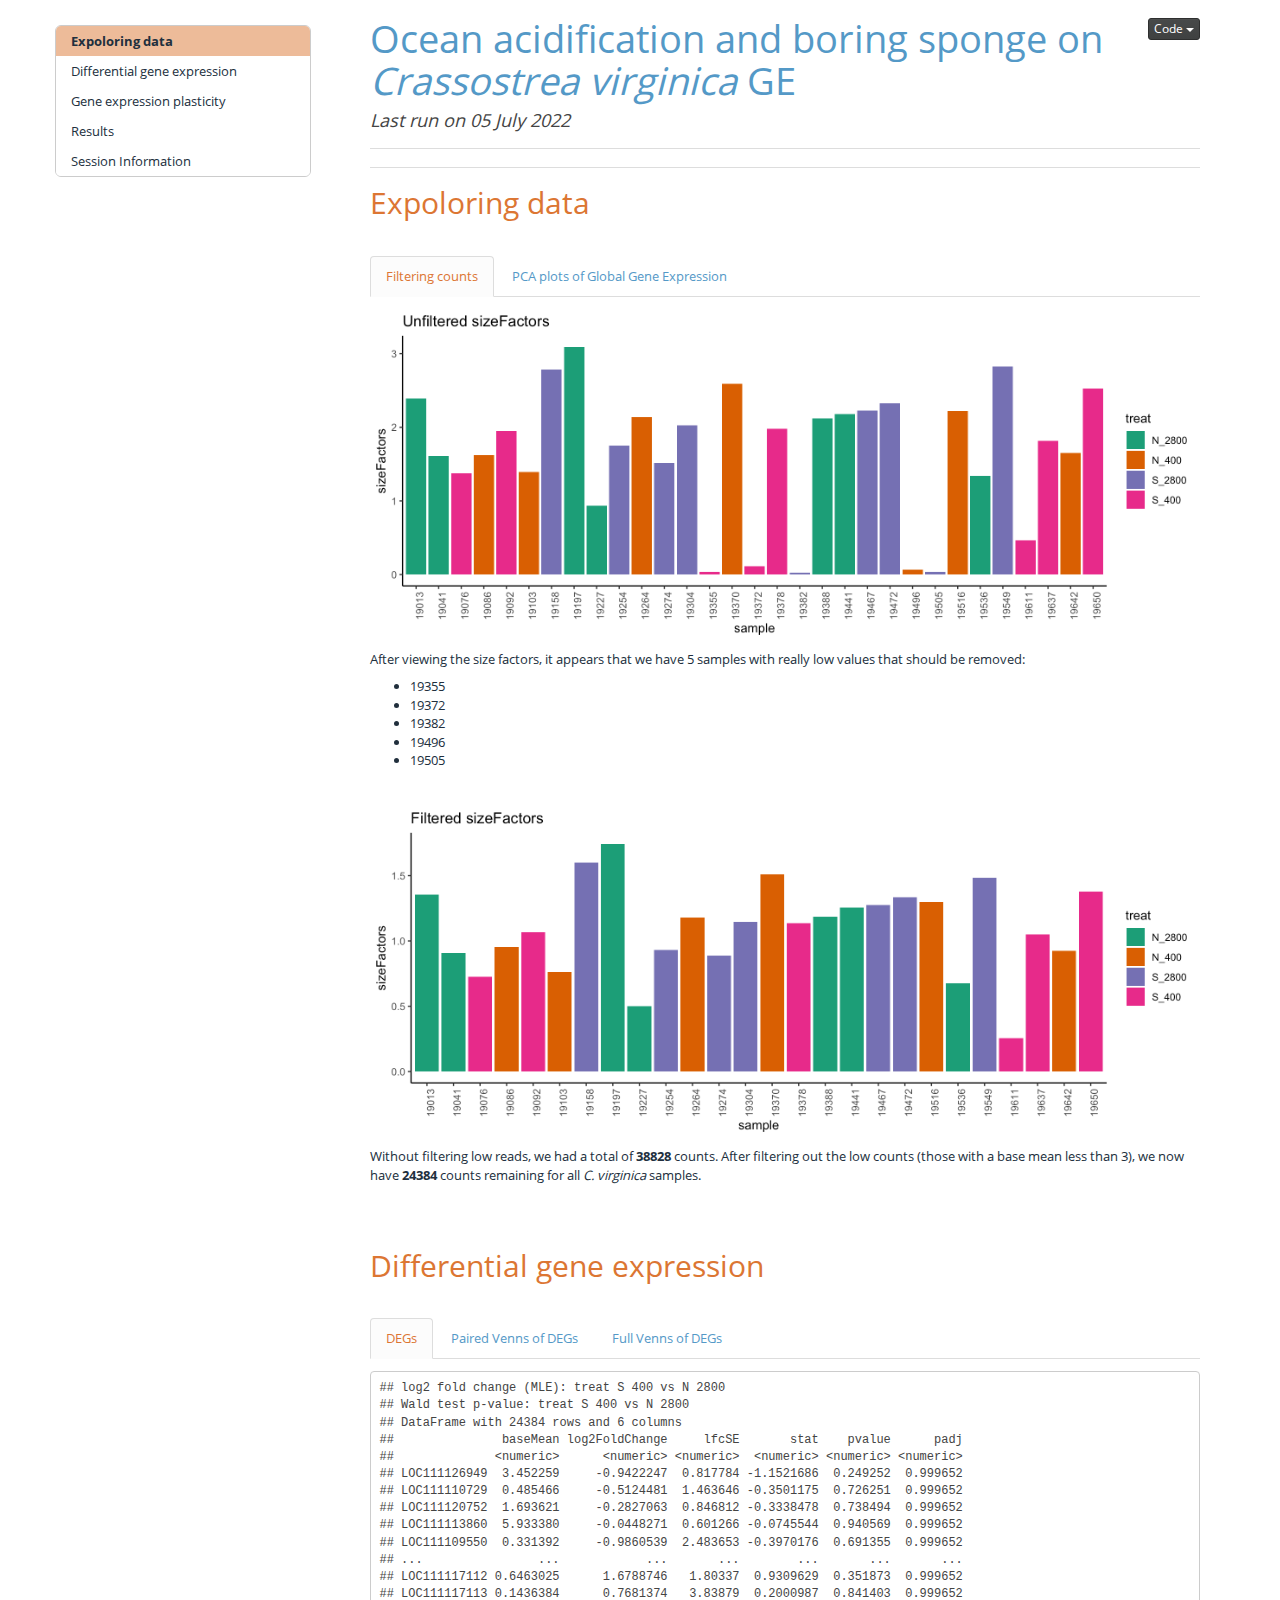
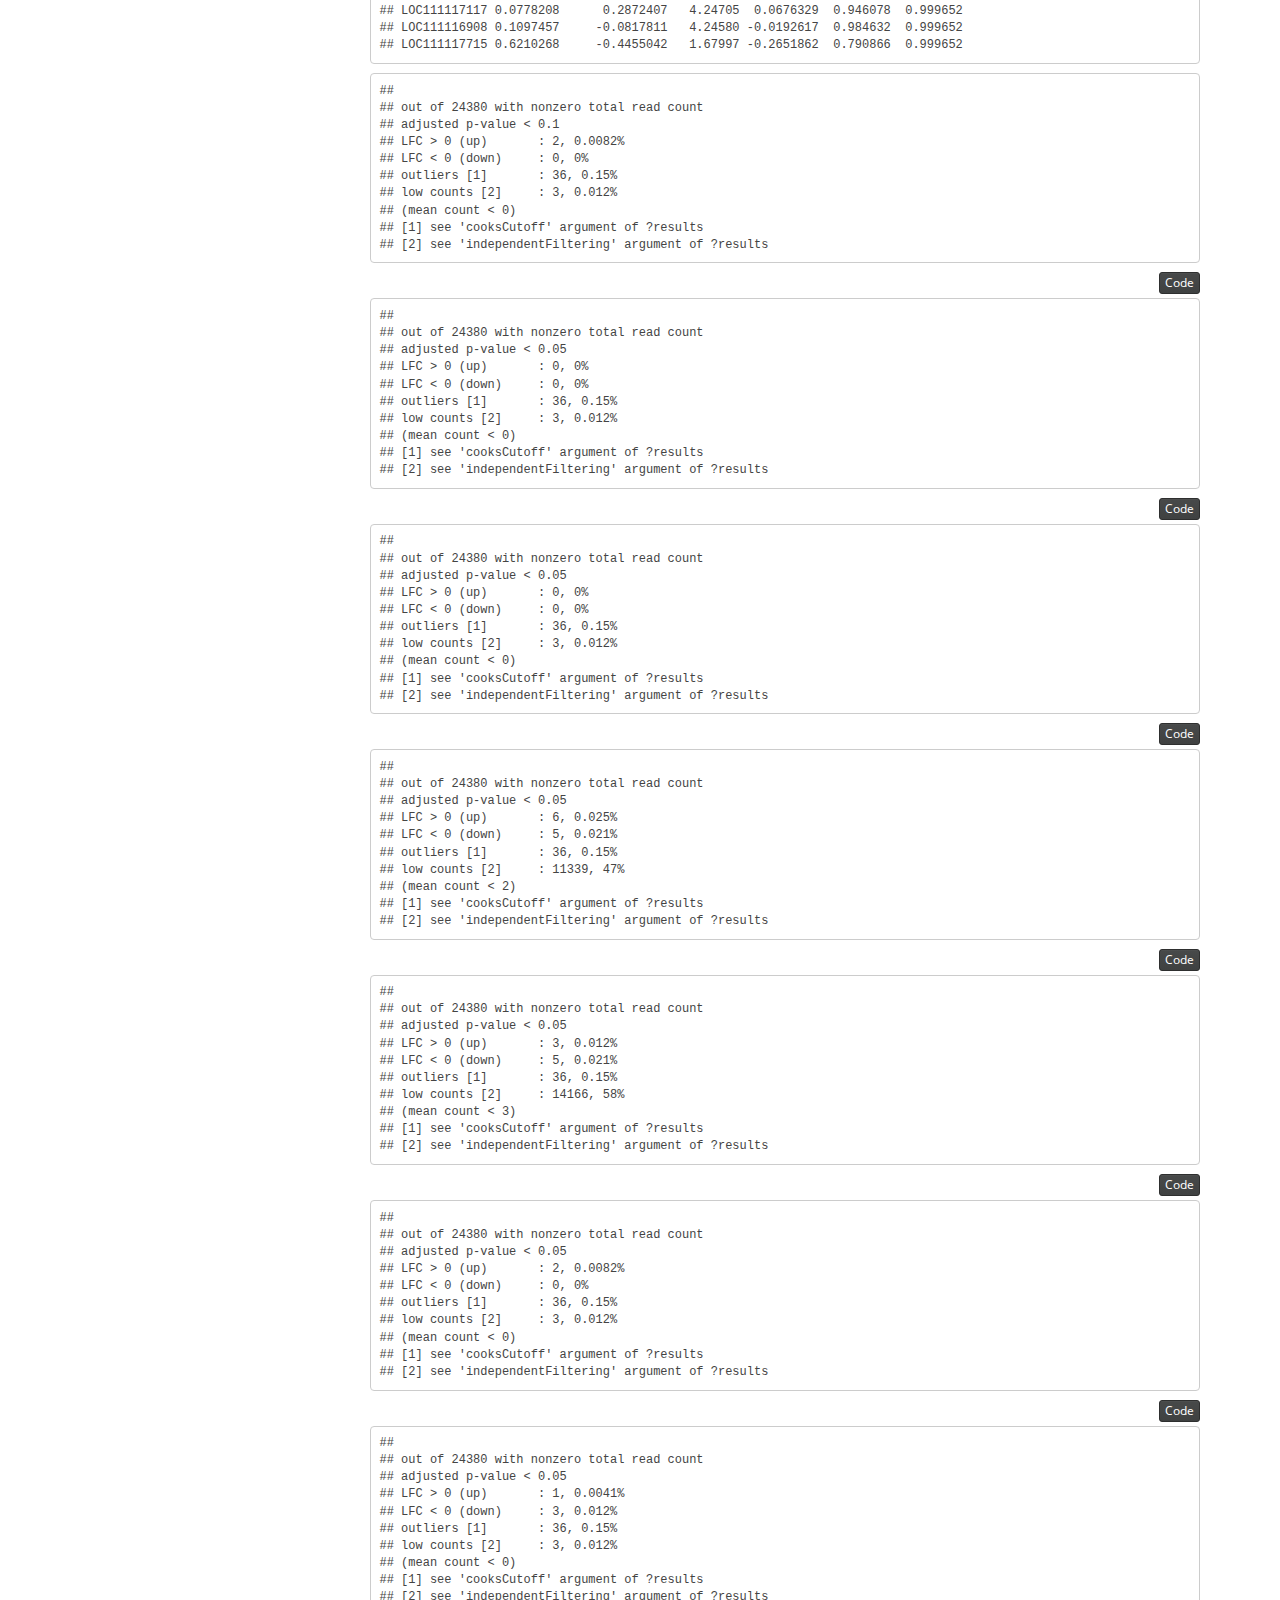
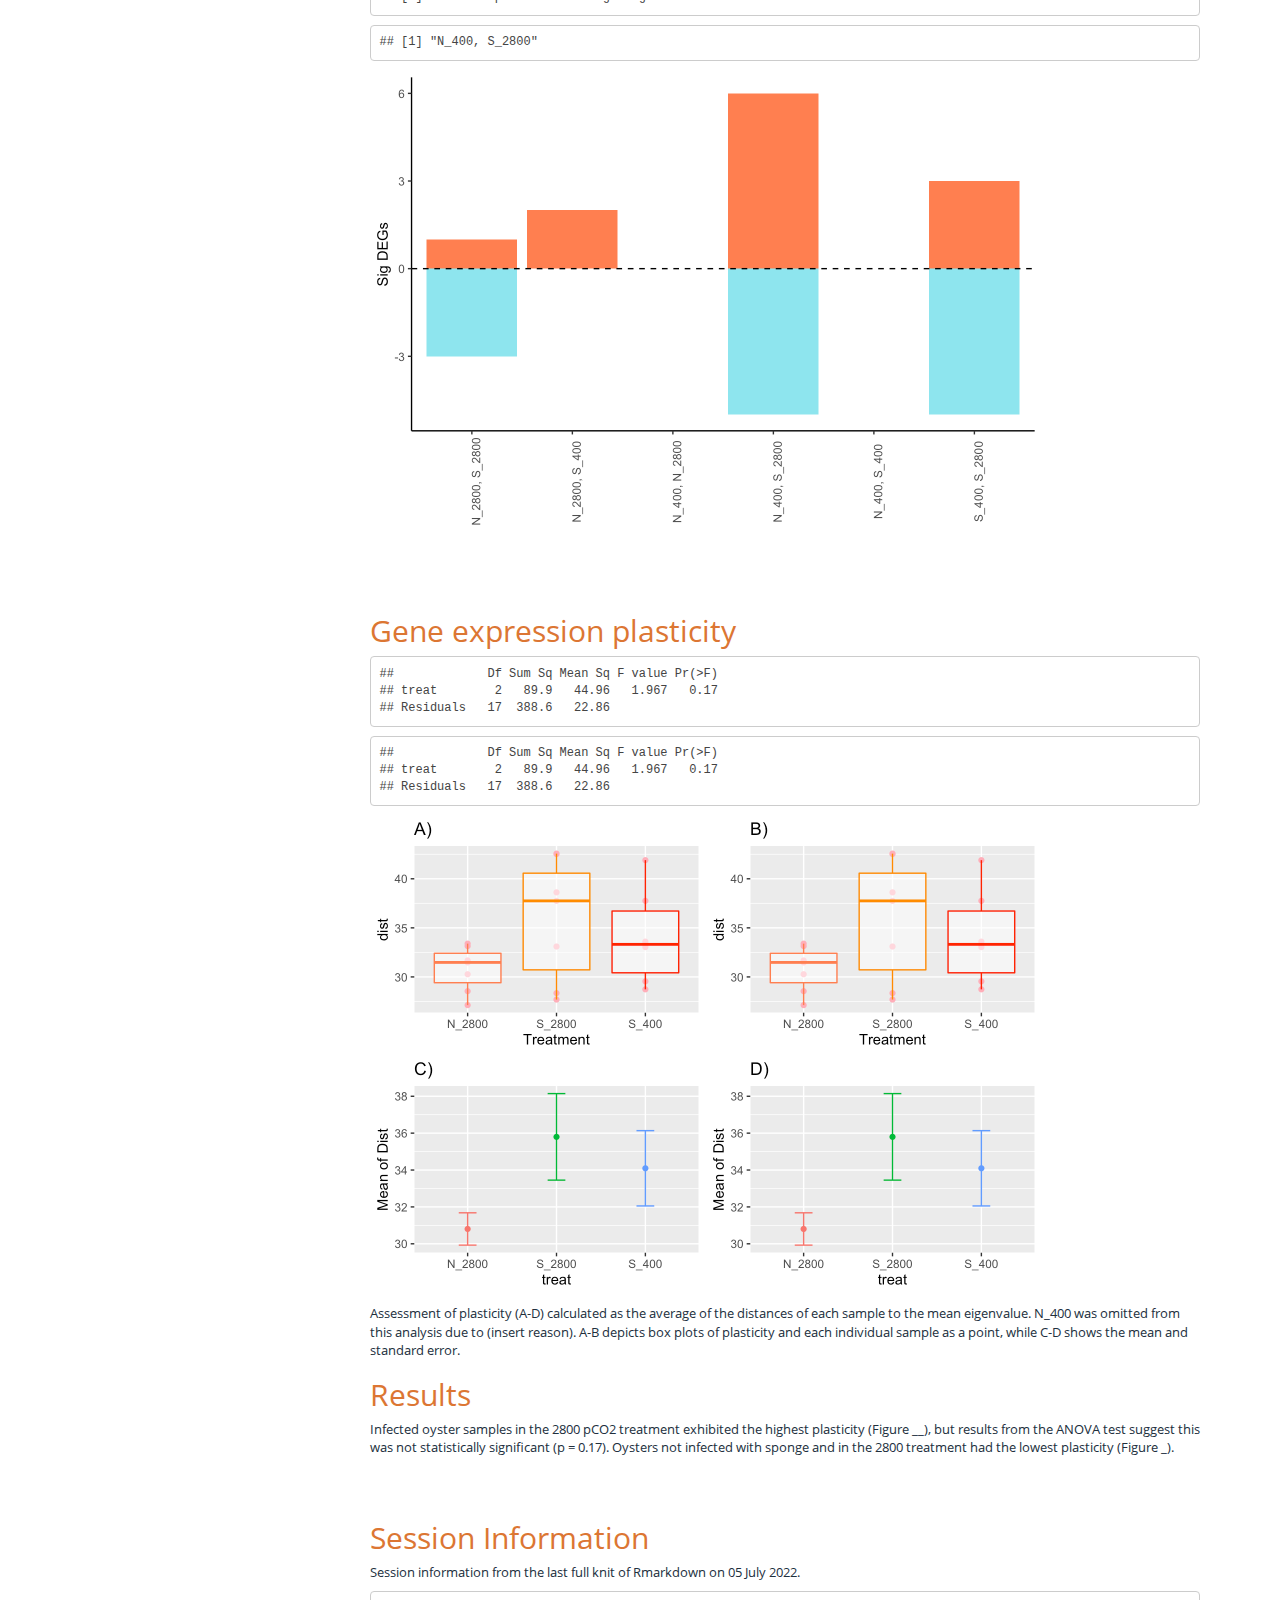
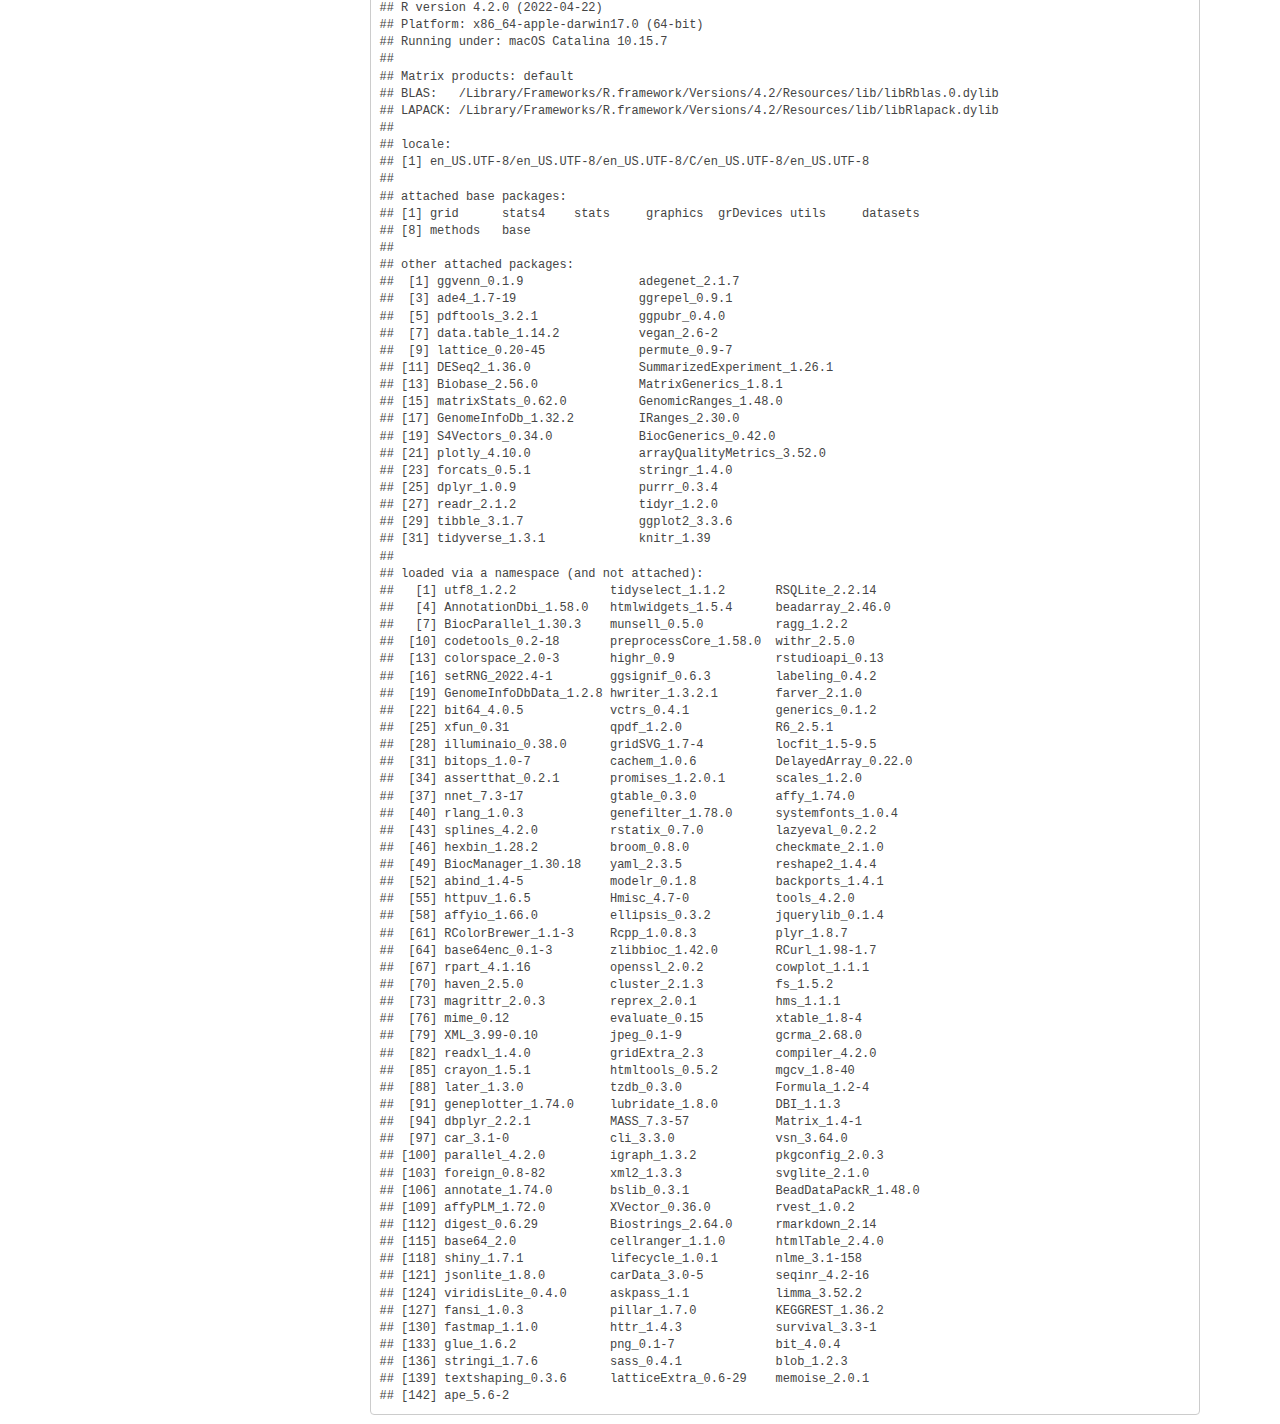
==== commit e3e2a596: "tinkered with colors, added captions" ====
--- a/Oyster_GE_exploratory.html
+++ b/Oyster_GE_exploratory.html
@@ -1610,7 +1610,7 @@
 
 <h1 class="title toc-ignore">Ocean acidification and boring sponge on
 <em>Crassostrea virginica</em> GE</h1>
-<h4 class="date"><em>Last run on 27 June 2022</em></h4>
+<h4 class="date"><em>Last run on 05 July 2022</em></h4>
 
 </div>
 
@@ -1642,7 +1642,7 @@
 <p><br /></p>
 <div id="filtering-counts" class="section level3">
 <h3>Filtering counts</h3>
-<p><img src="[data-uri]" width="672" /></p>
+<p><img src="[data-uri]" width="960" /></p>
 <p>After viewing the size factors, it appears that we have 5 samples
 with really low values that should be removed:</p>
 <ul>
@@ -1651,25 +1651,194 @@
 <li>19382</li>
 <li>19496</li>
 <li>19505</li>
-<li>19611</li>
 </ul>
 <p><br /></p>
-<p><img src="[data-uri]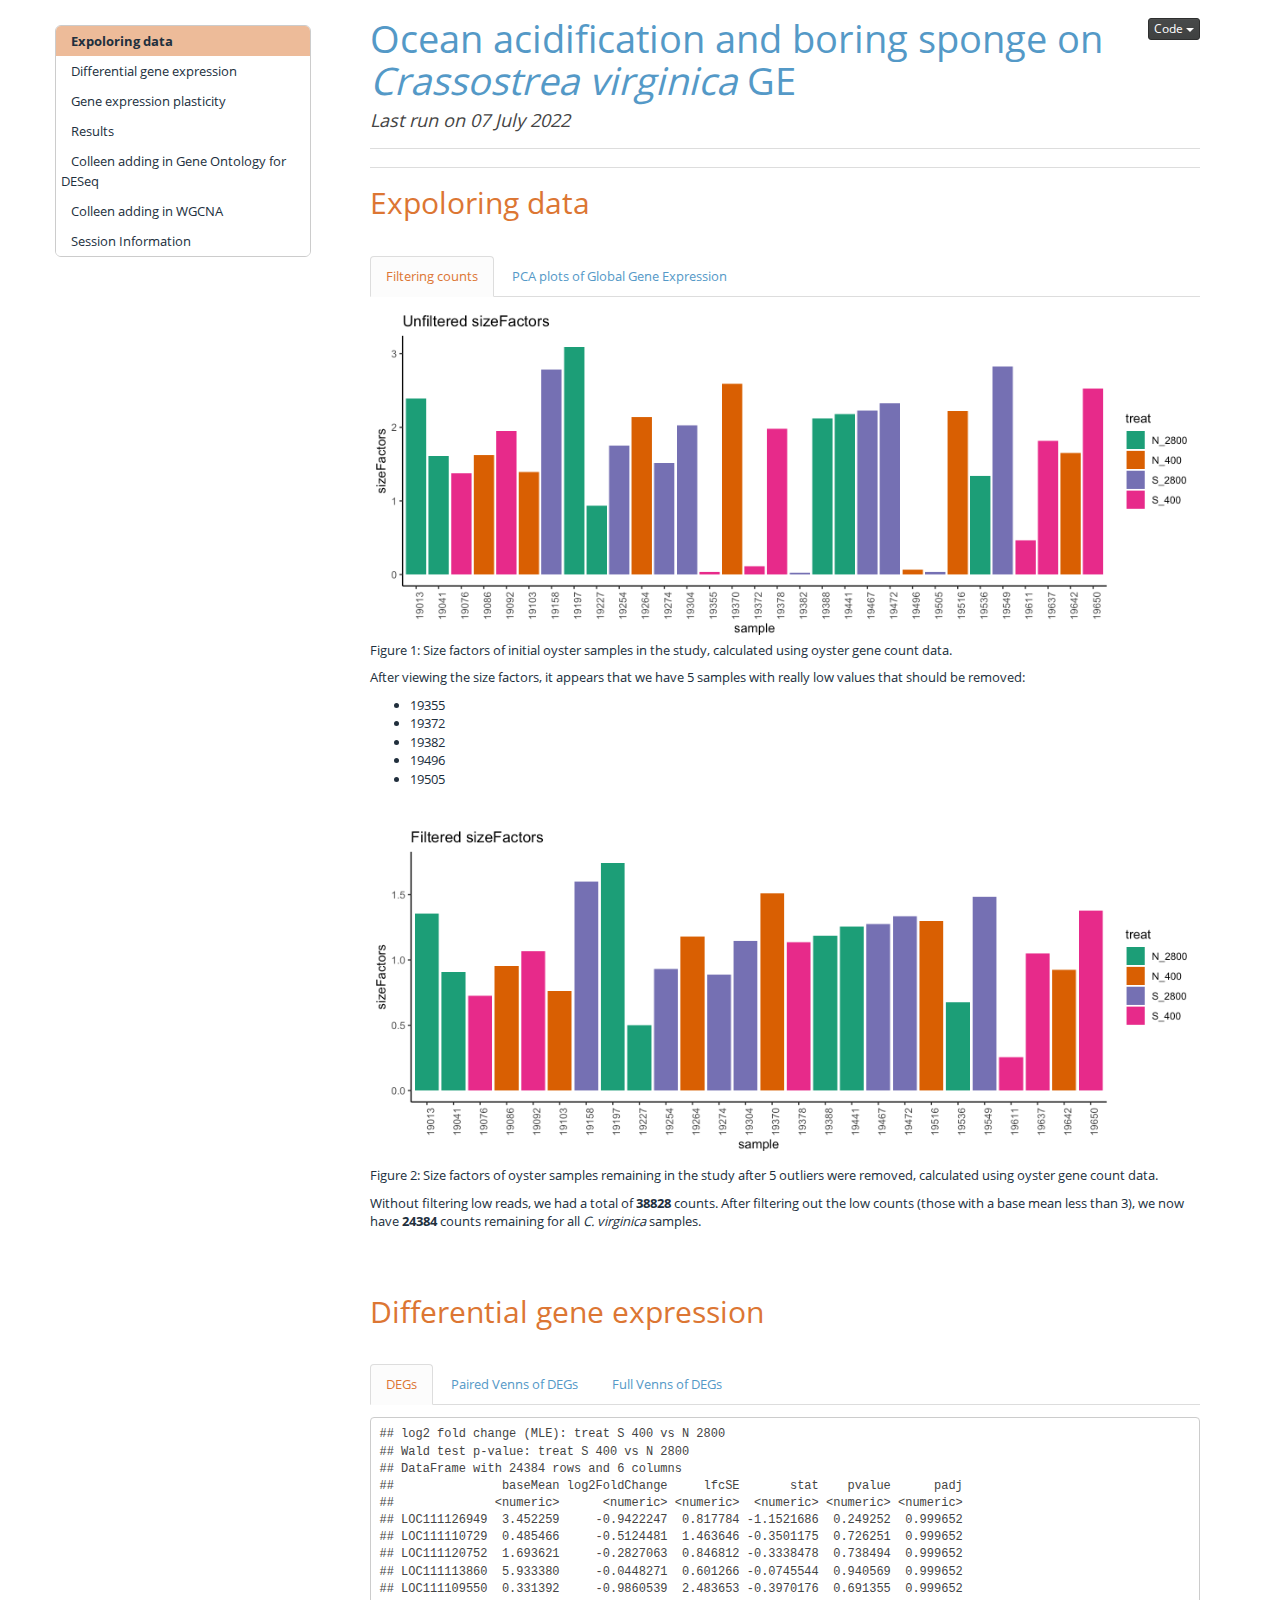
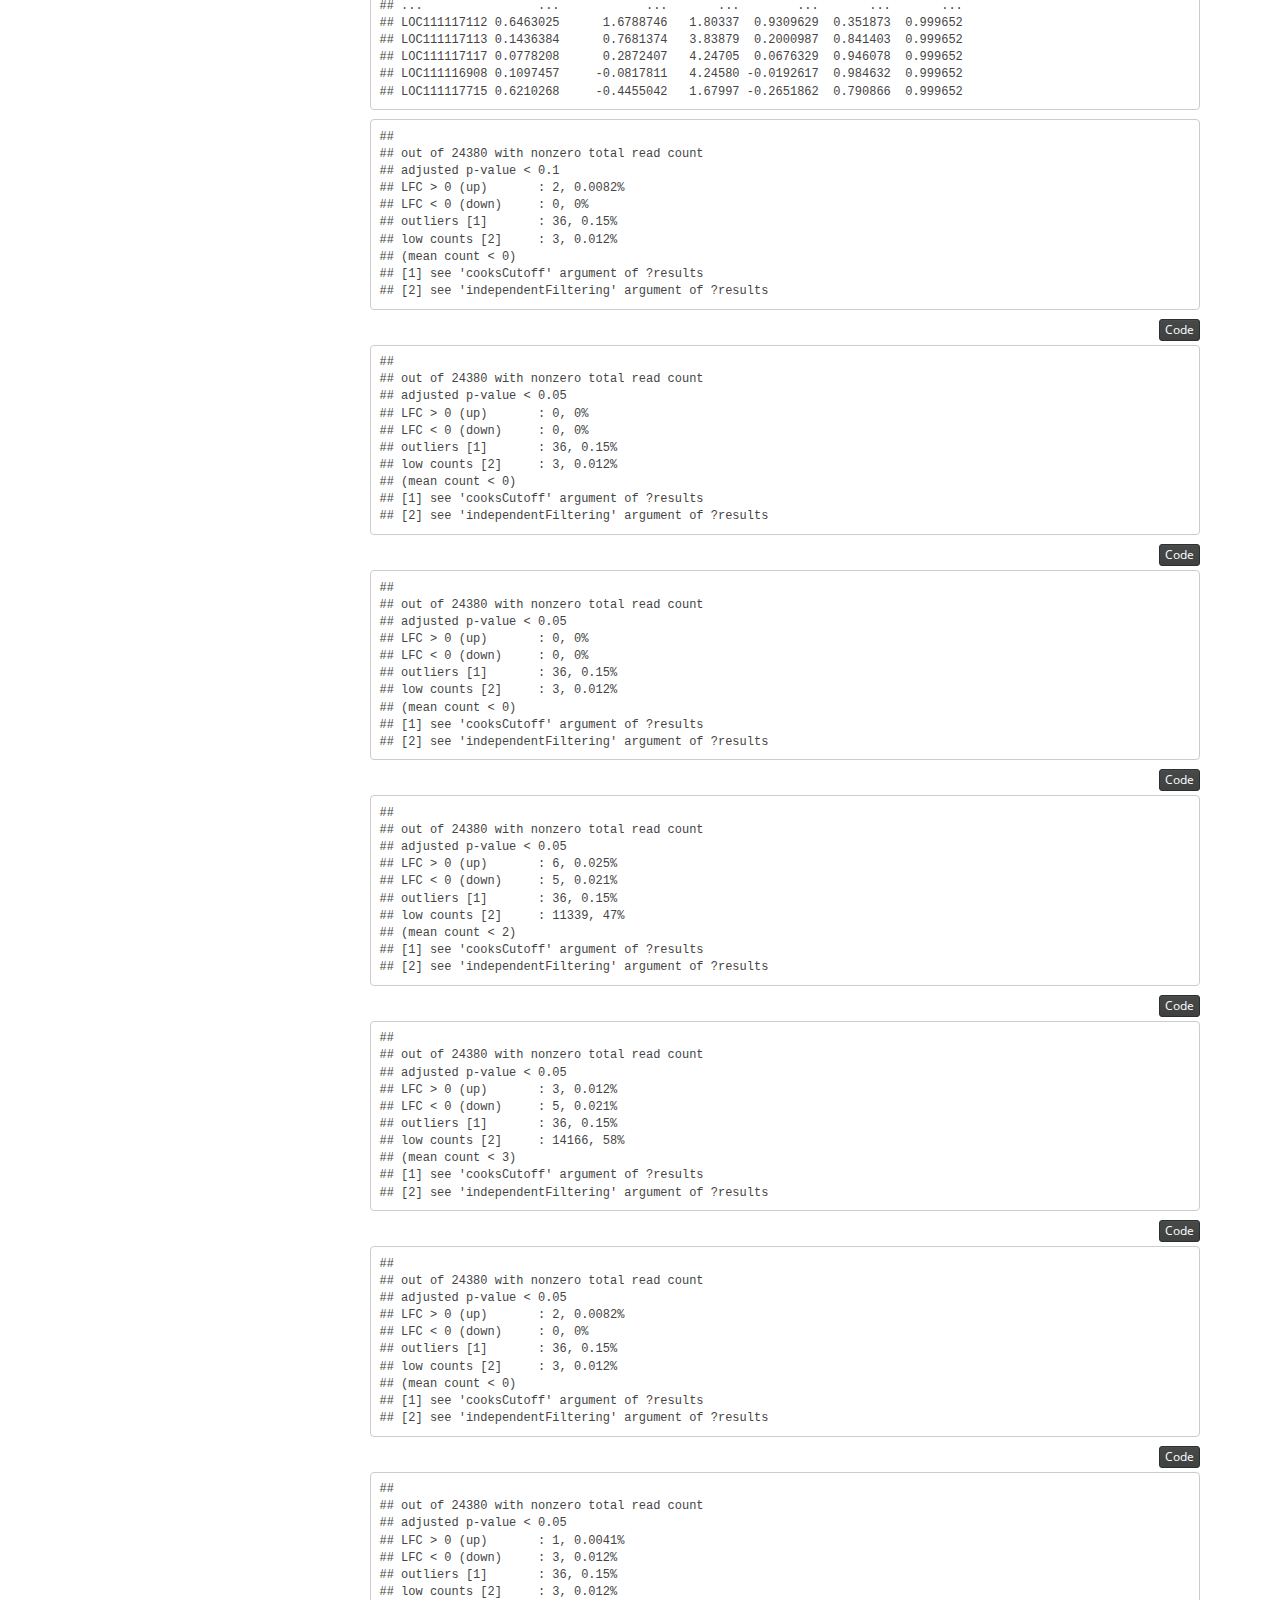
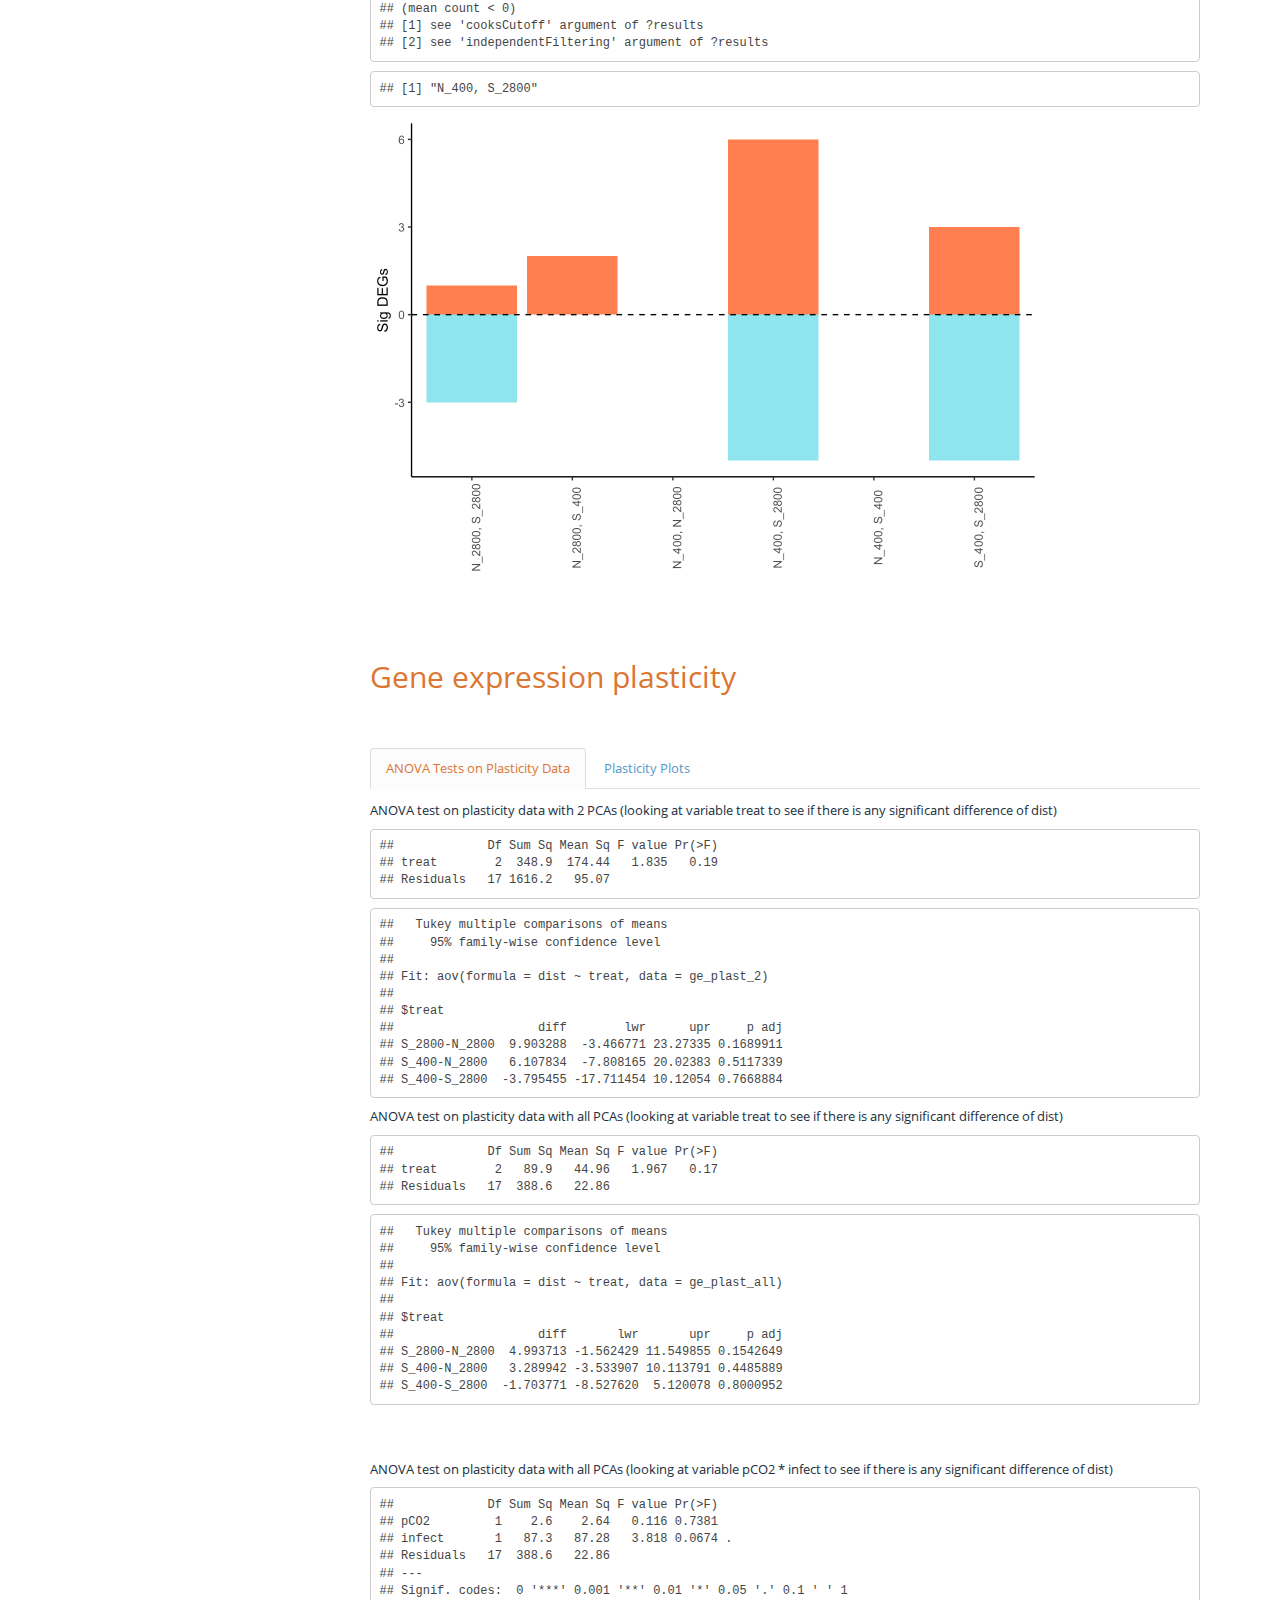
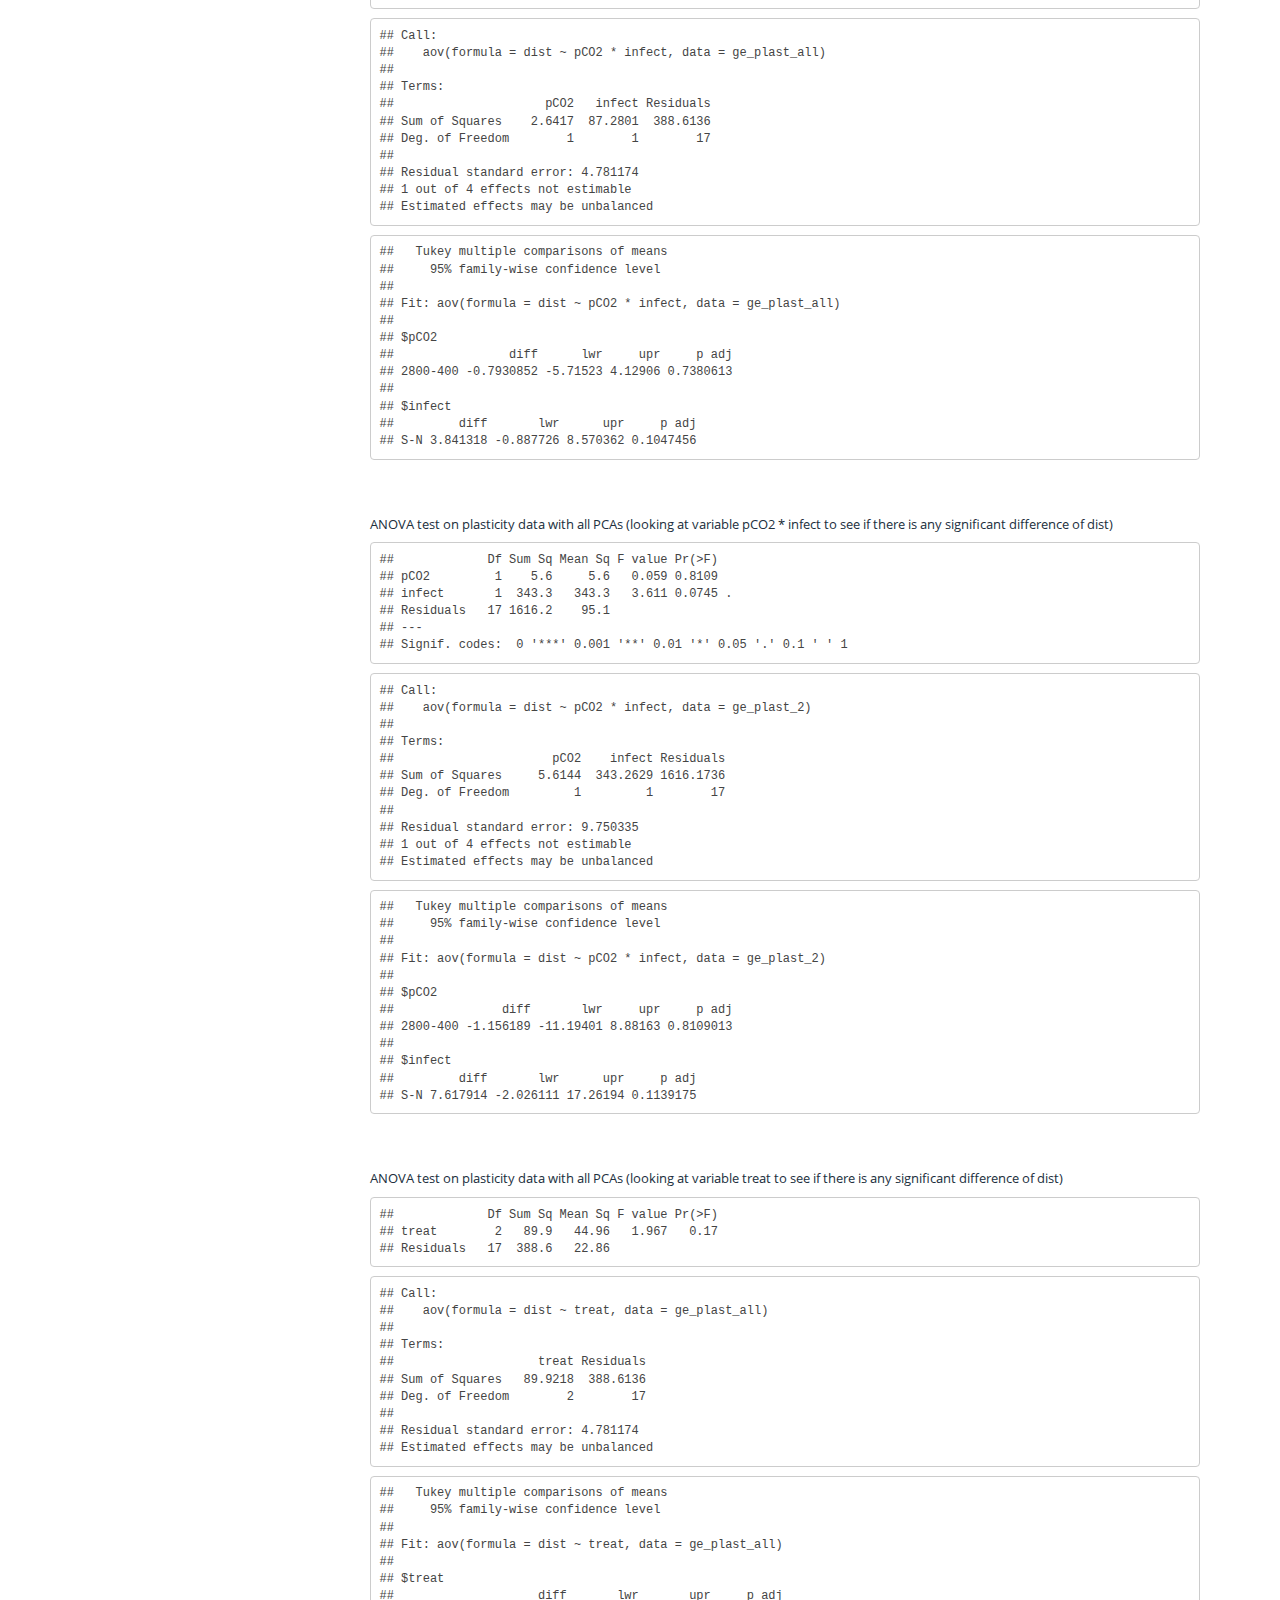
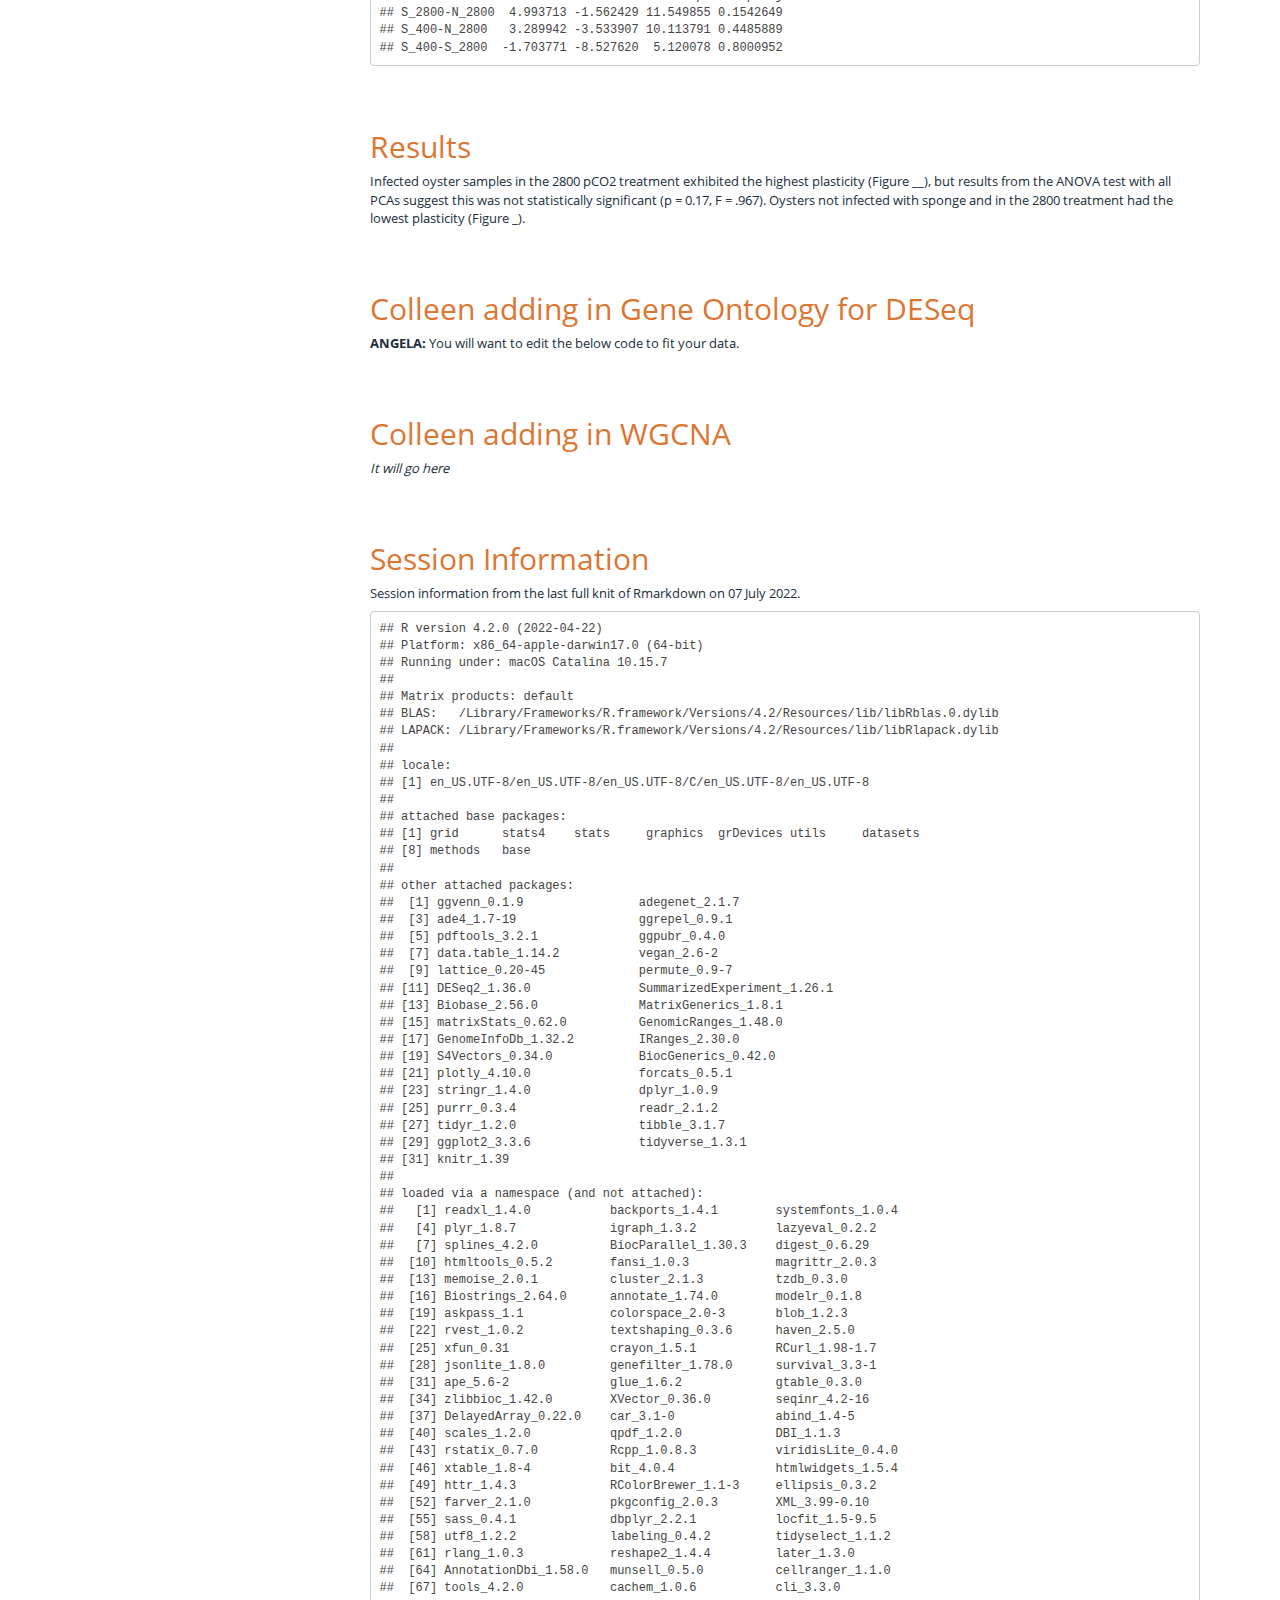
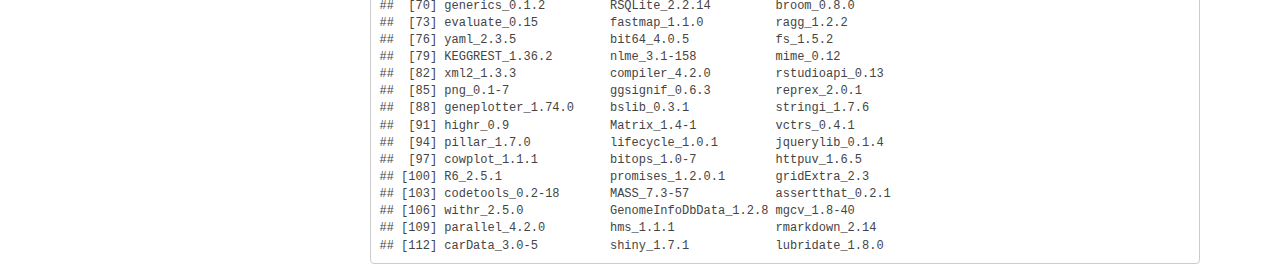
==== commit 1d38fac4: "played with new code, added some captions, knitted new file" ====
--- a/Oyster_GE_exploratory.html
+++ b/Oyster_GE_exploratory.html
@@ -1610,7 +1610,7 @@
 
 <h1 class="title toc-ignore">Ocean acidification and boring sponge on
 <em>Crassostrea virginica</em> GE</h1>
-<h4 class="date"><em>Last run on 05 July 2022</em></h4>
+<h4 class="date"><em>Last run on 07 July 2022</em></h4>
 
 </div>
 
@@ -1642,7 +1642,9 @@
 <p><br /></p>
 <div id="filtering-counts" class="section level3">
 <h3>Filtering counts</h3>
-<p><img src="[data-uri]